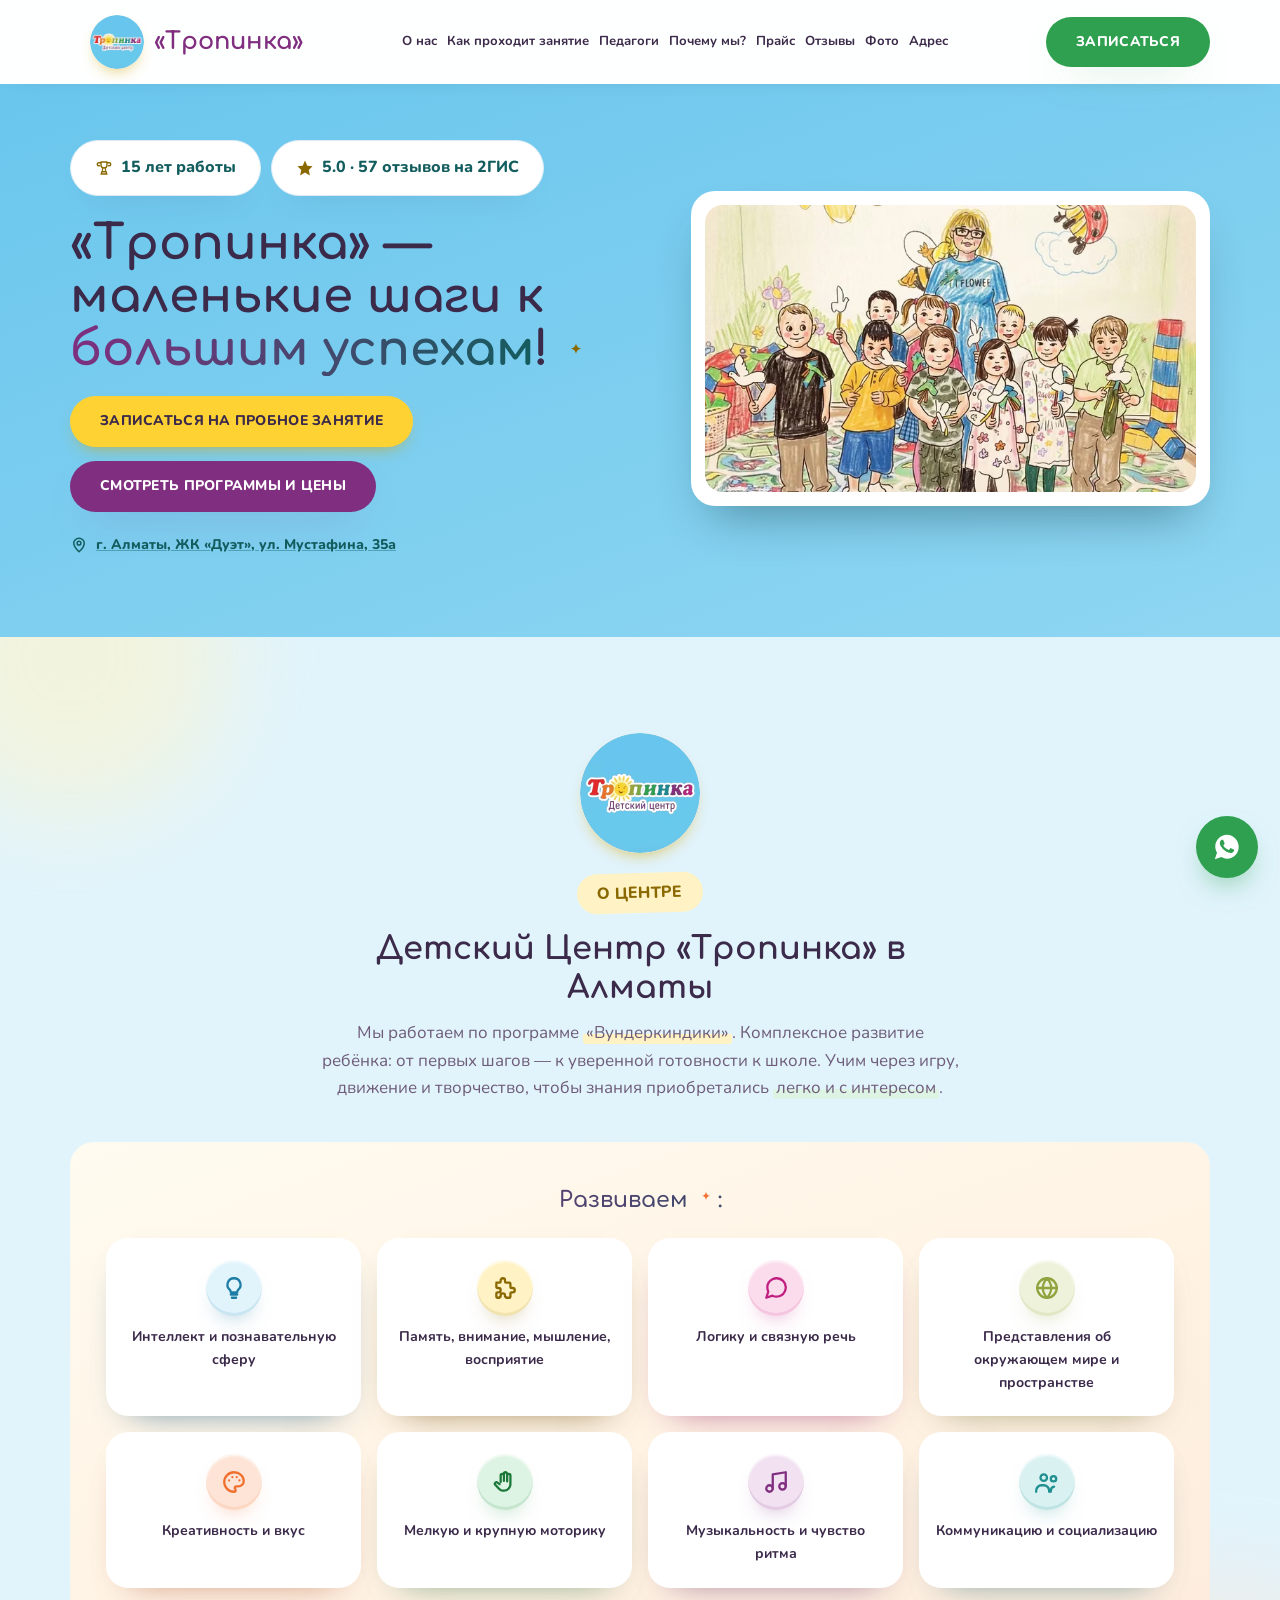
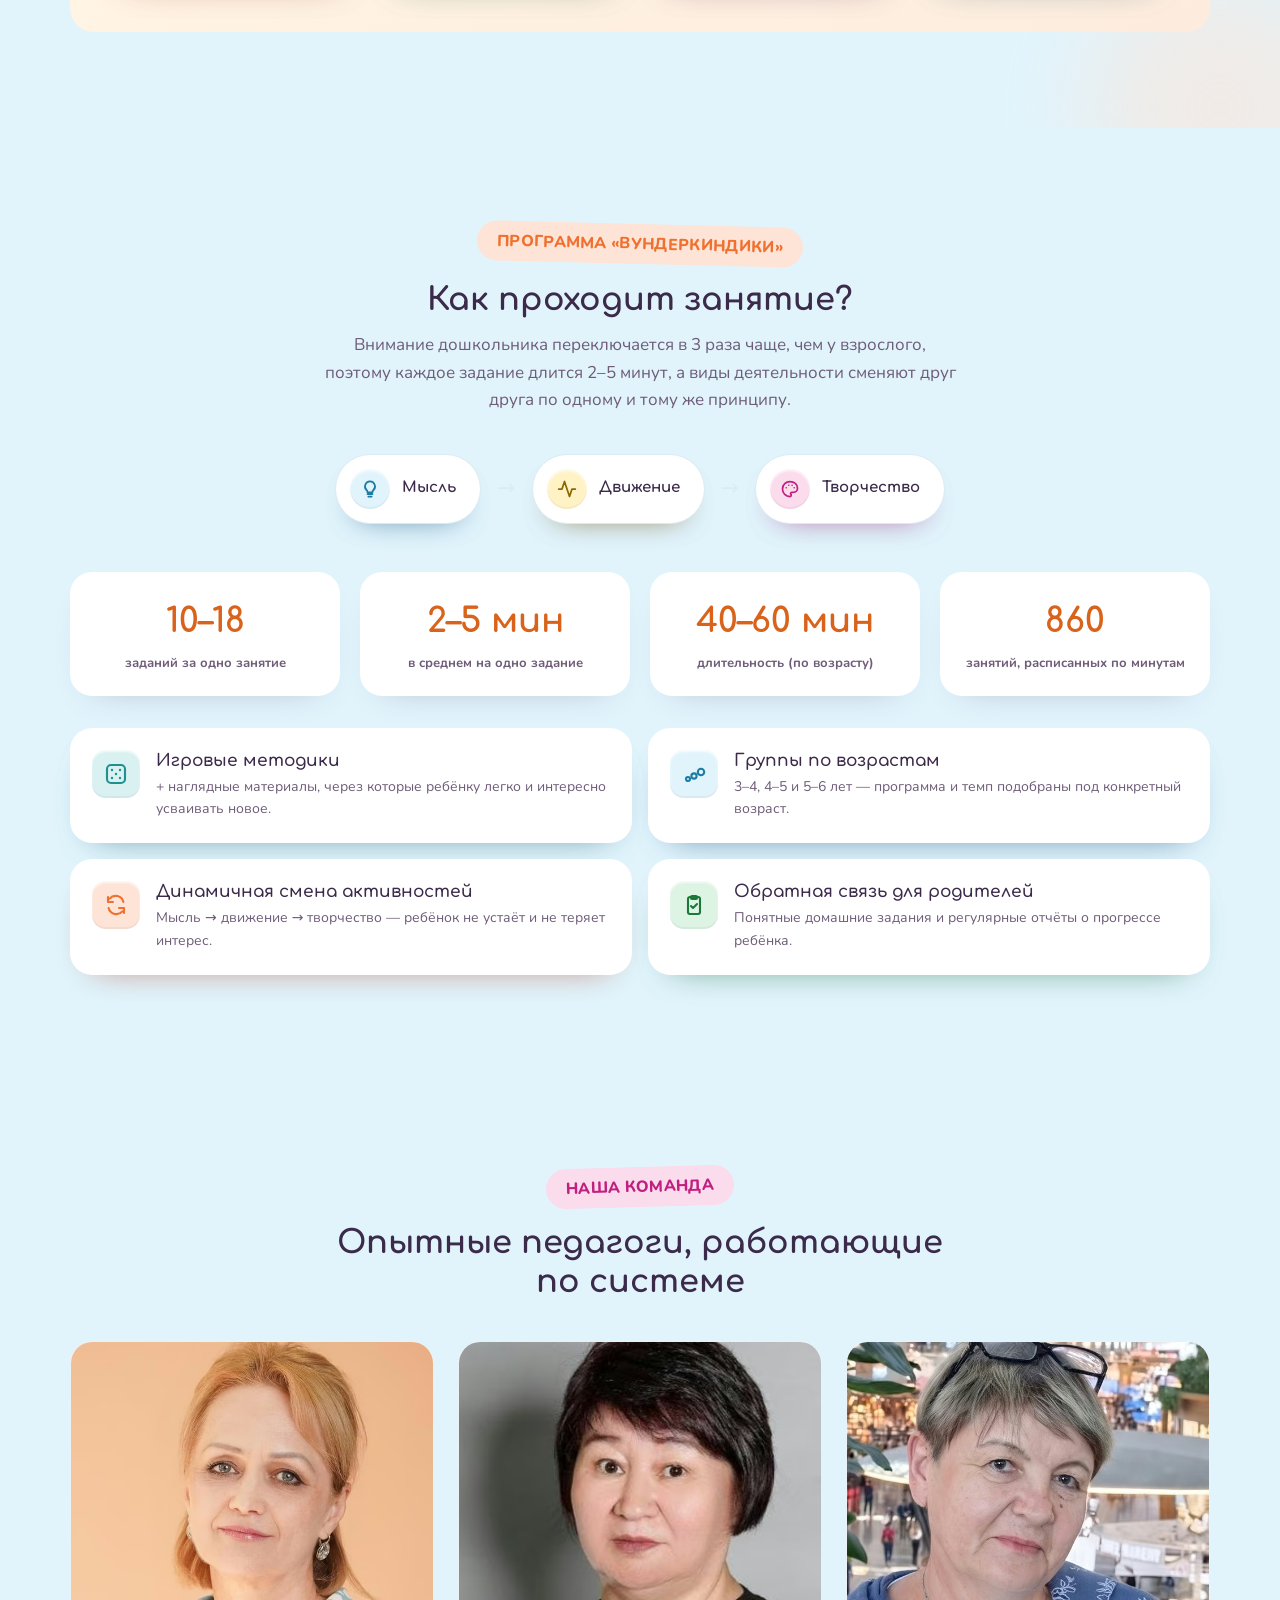
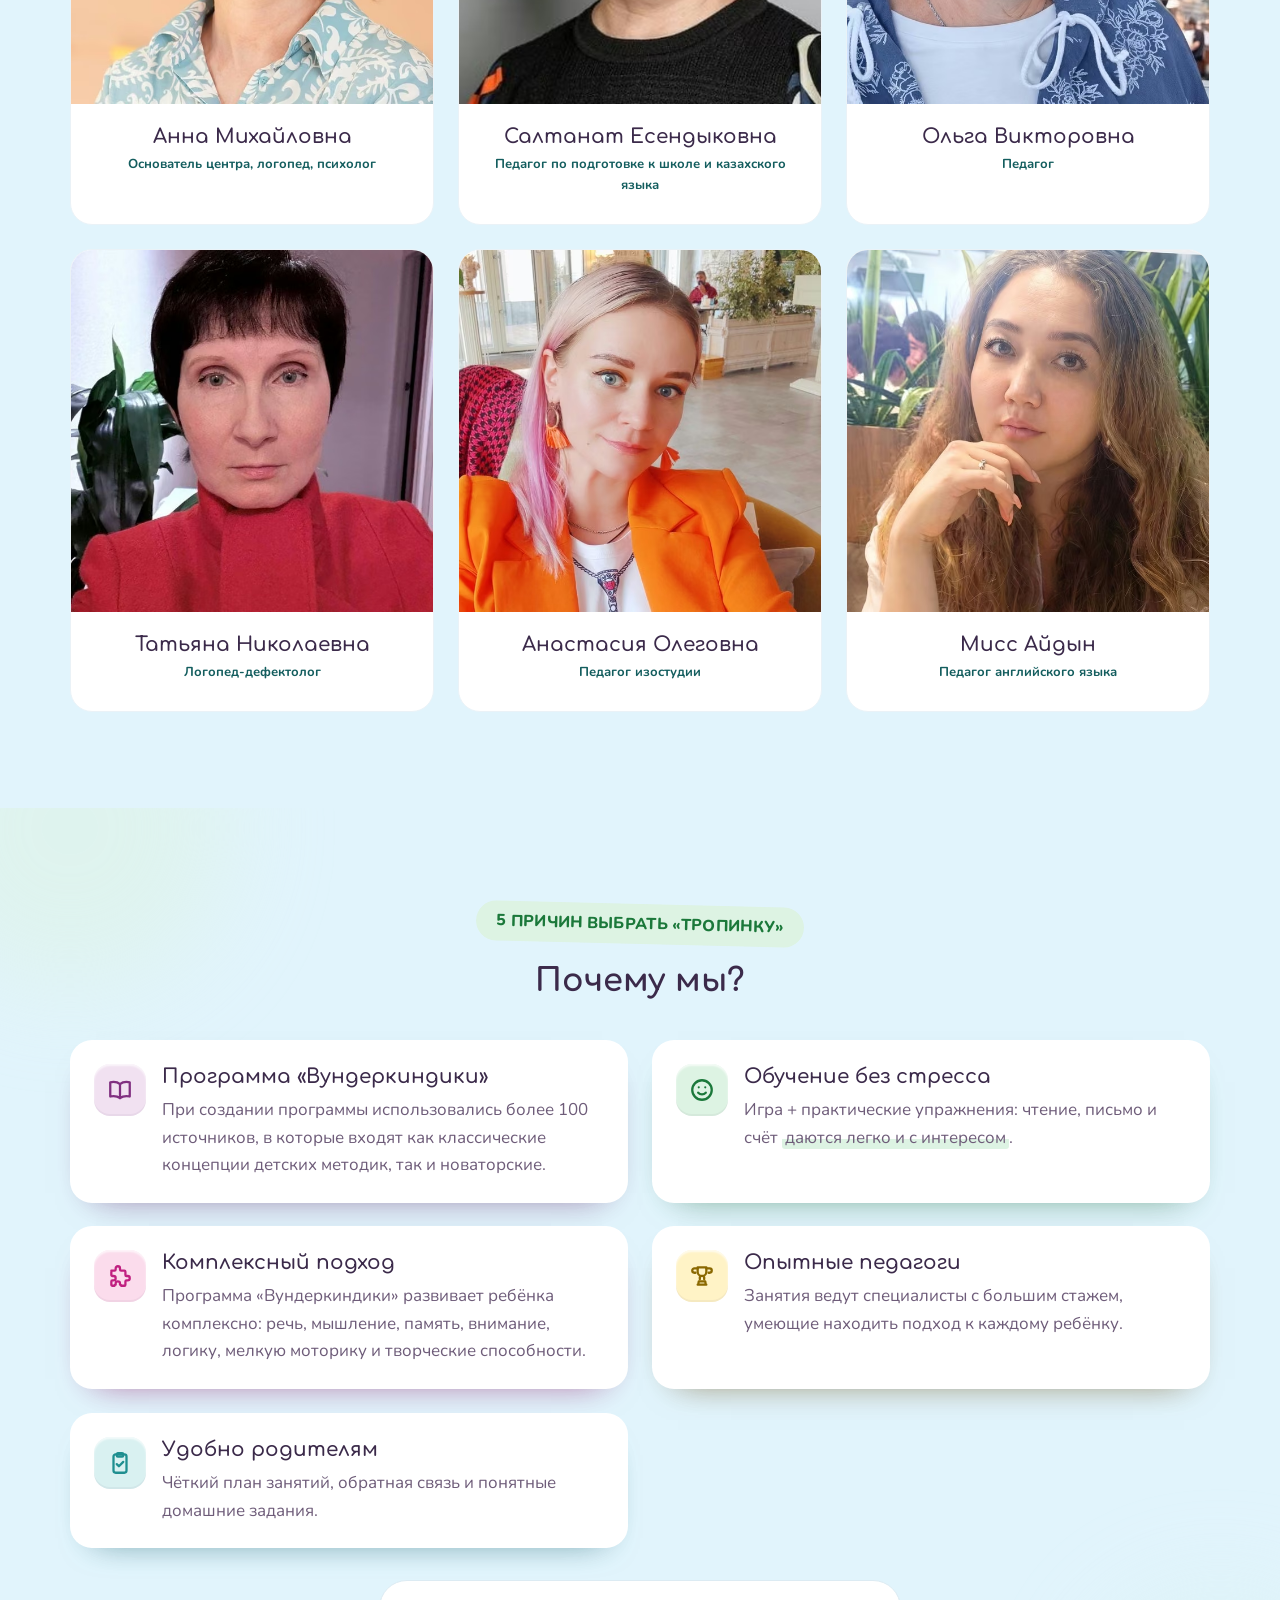
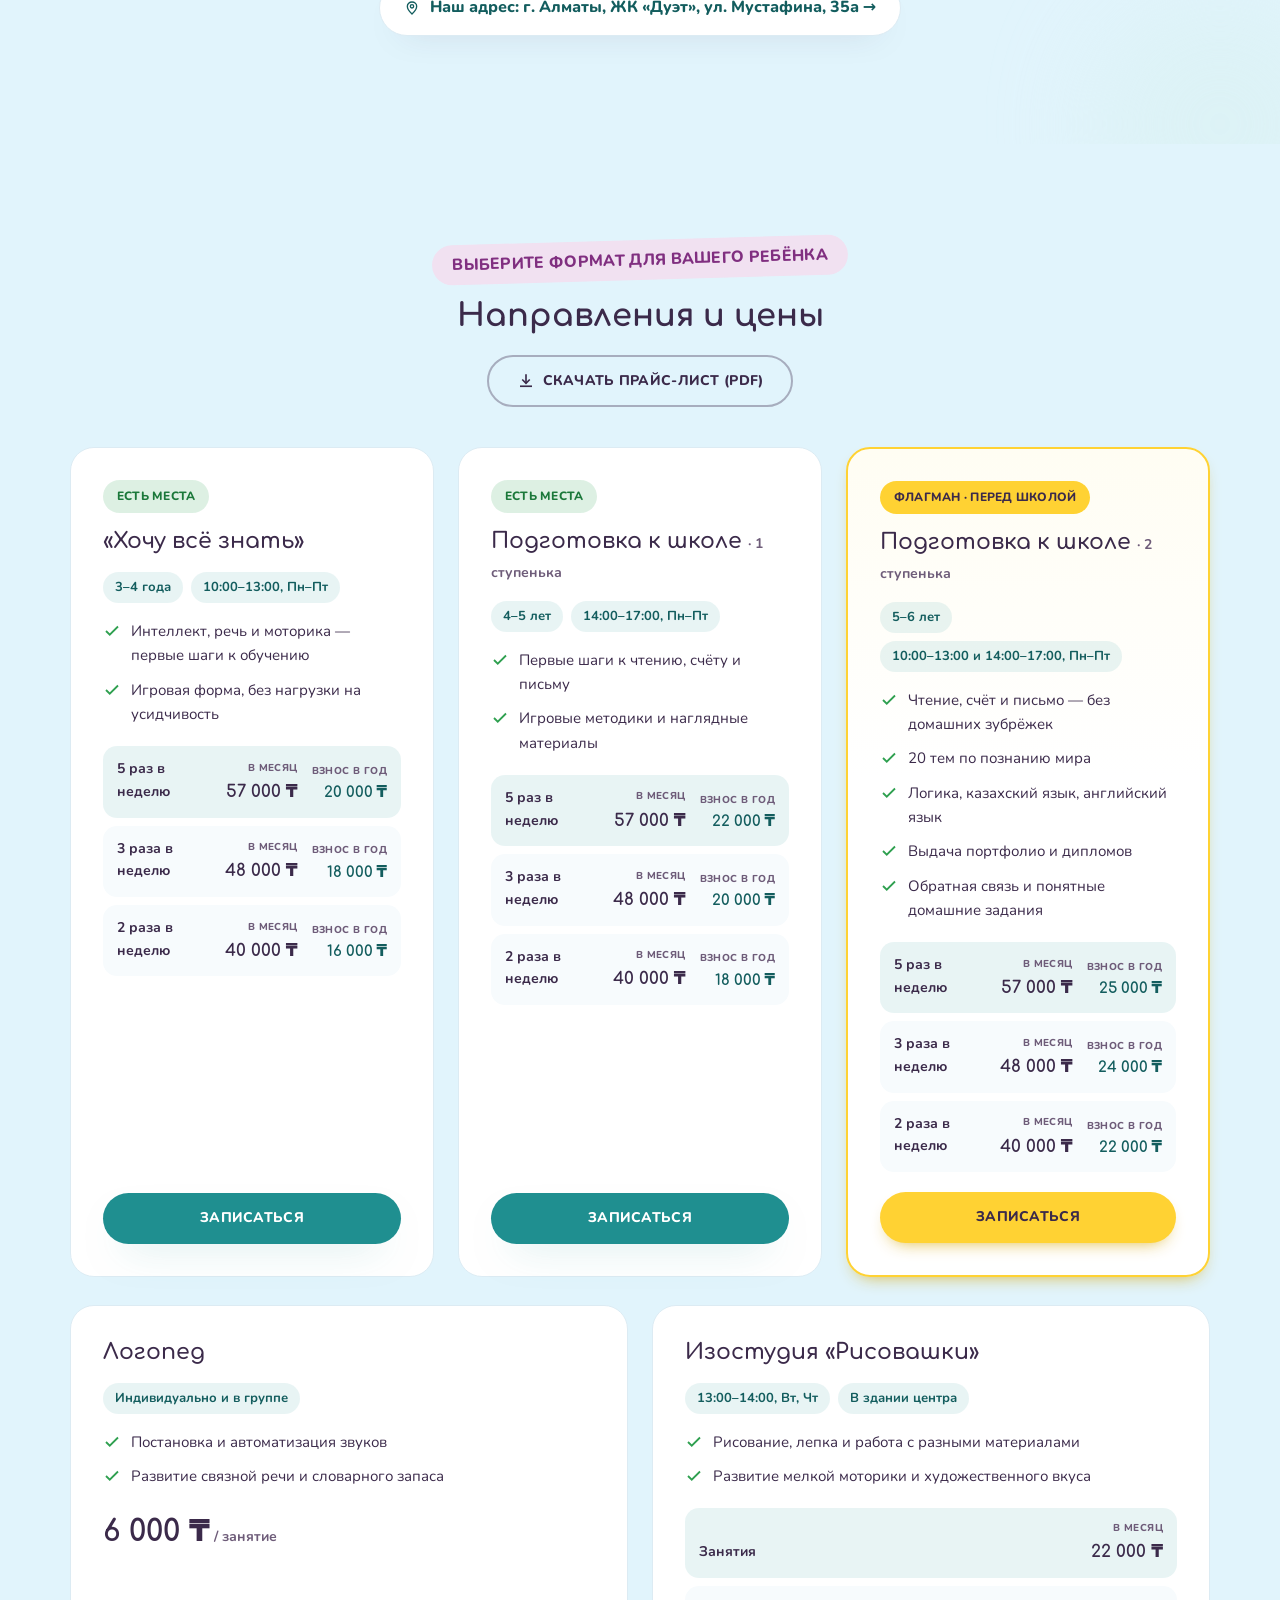
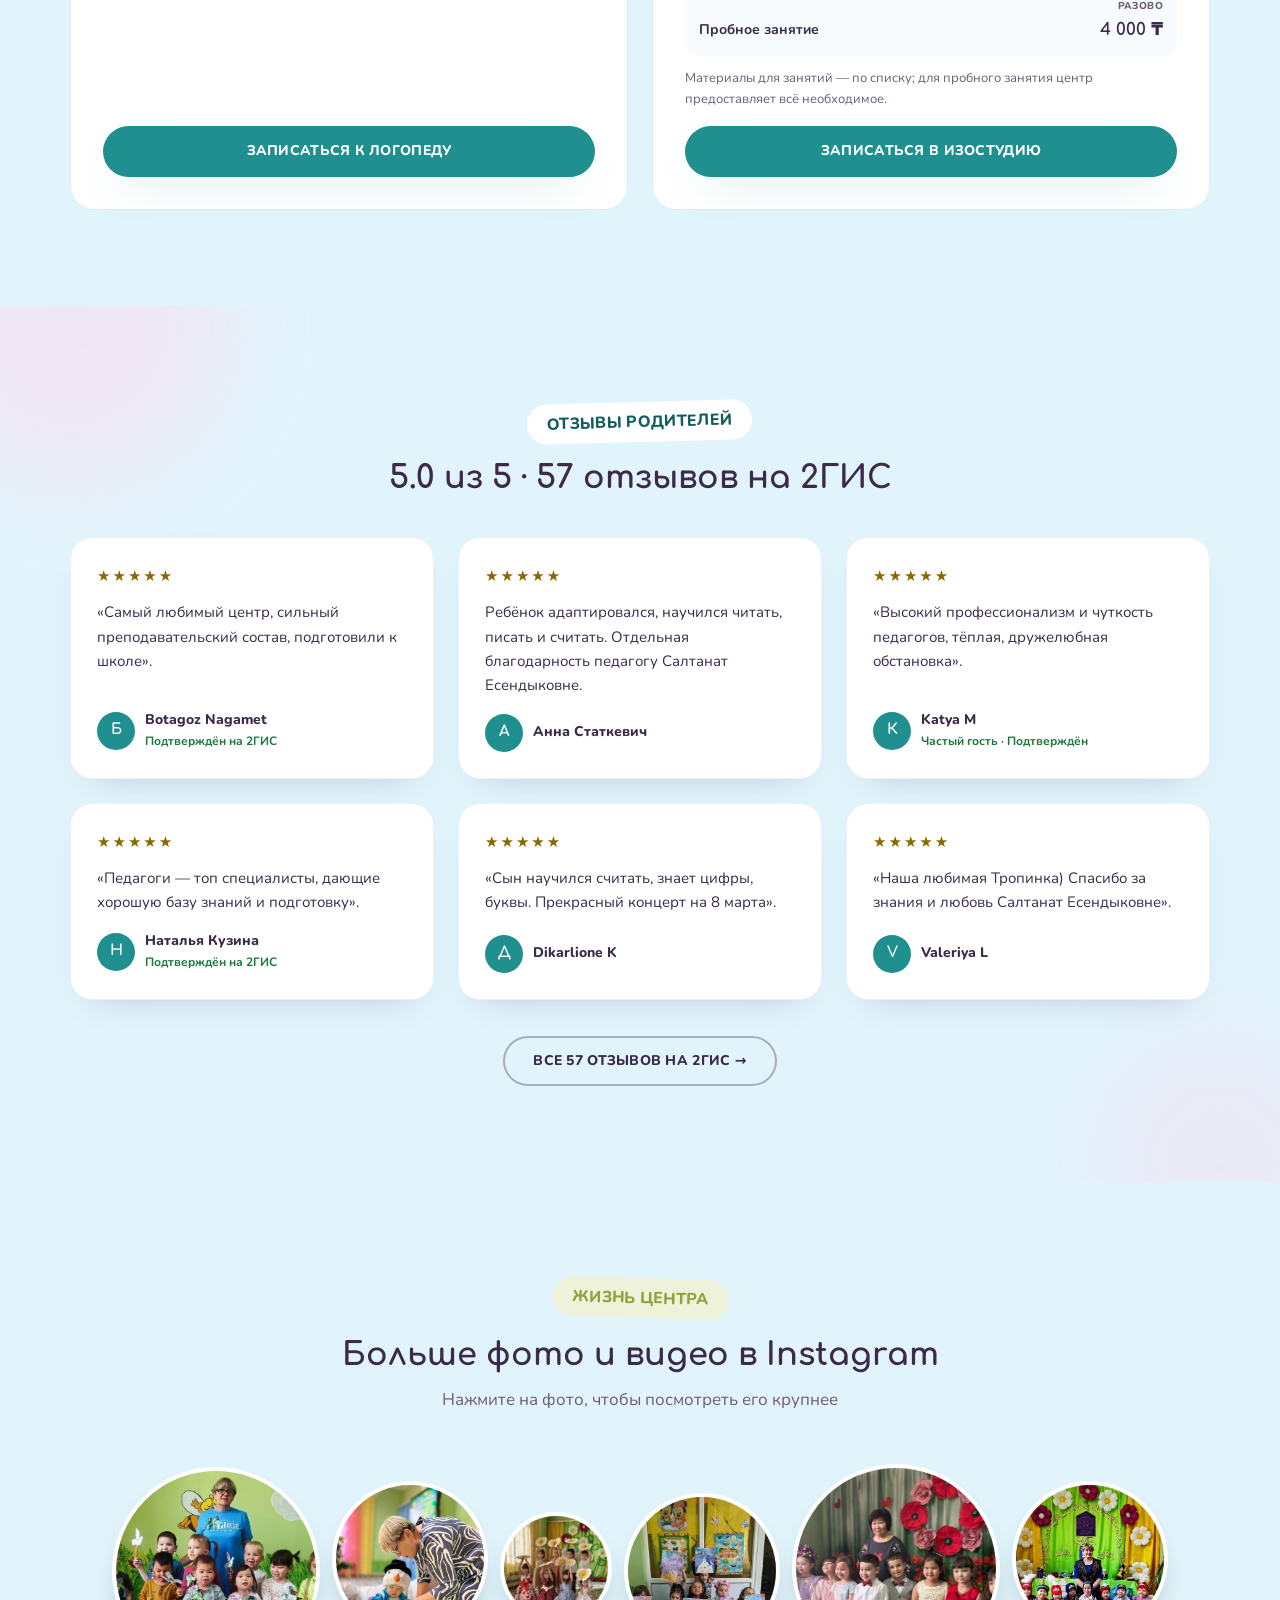
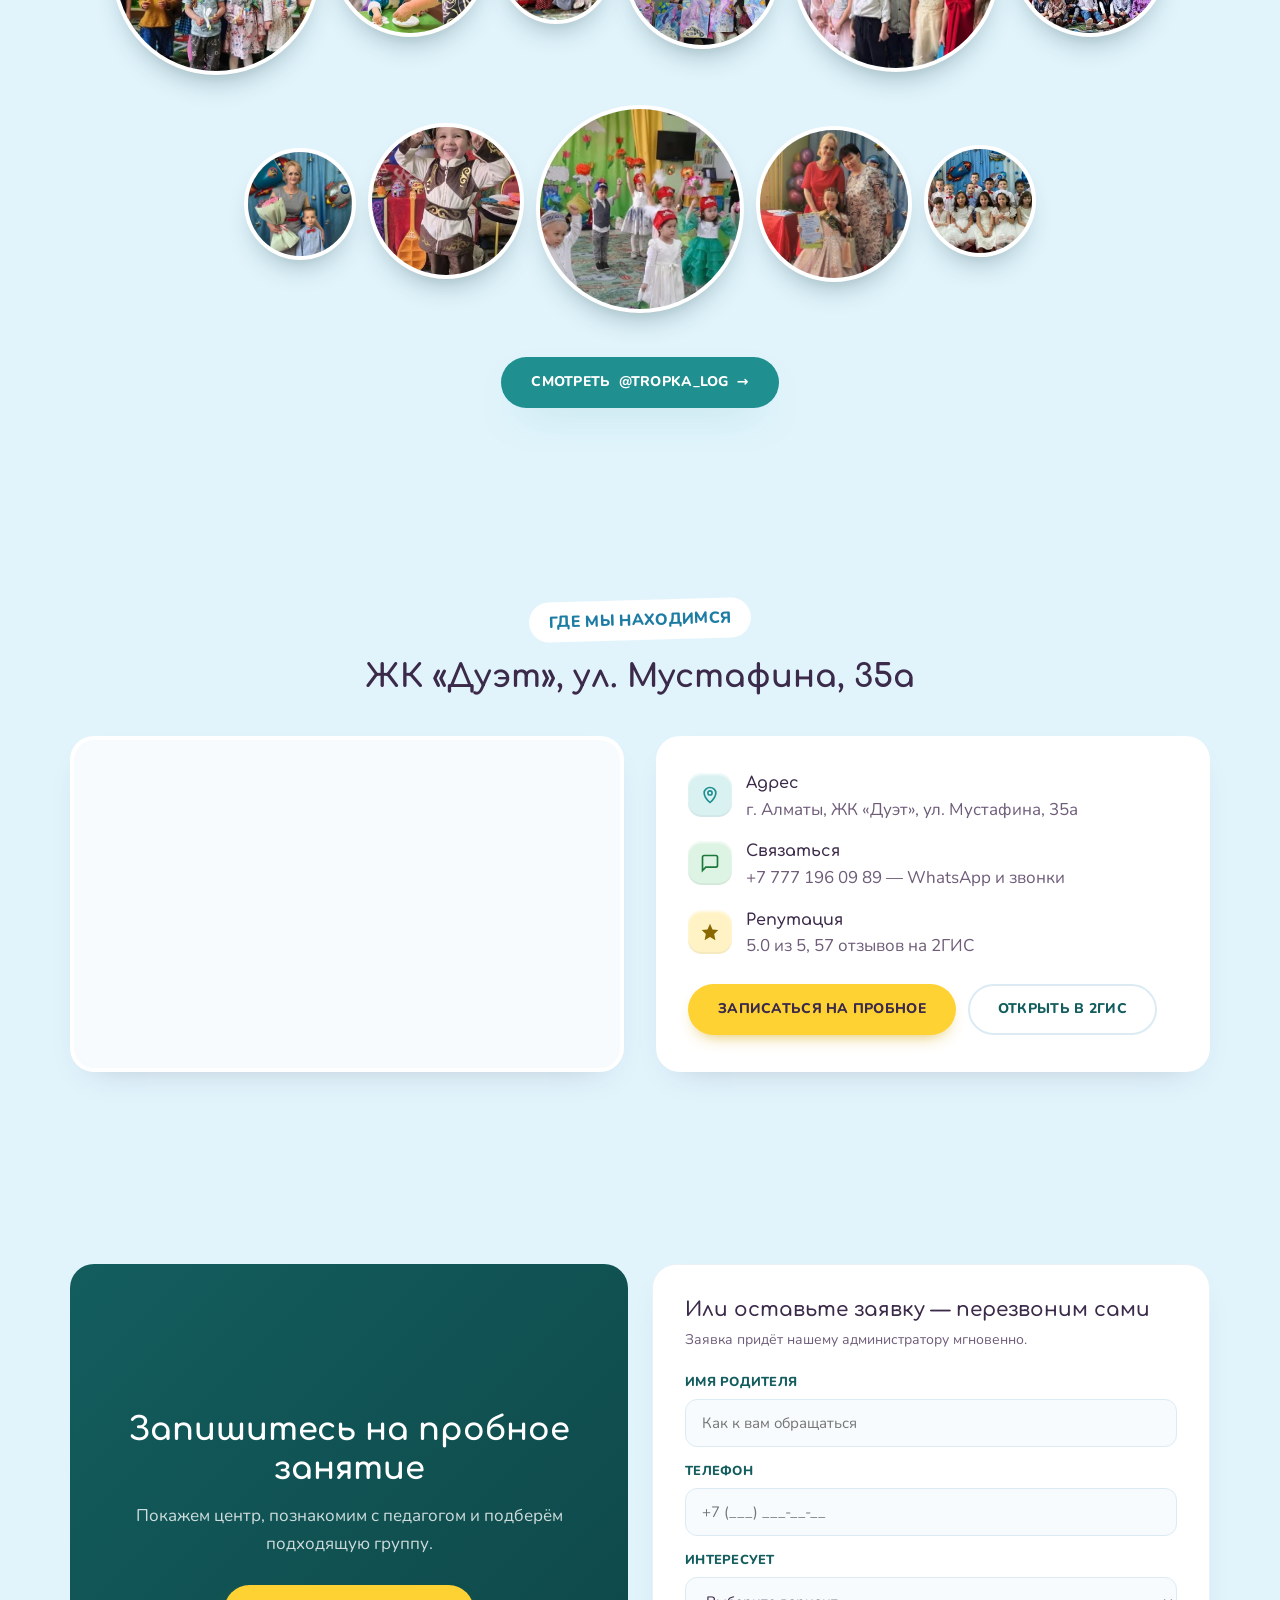
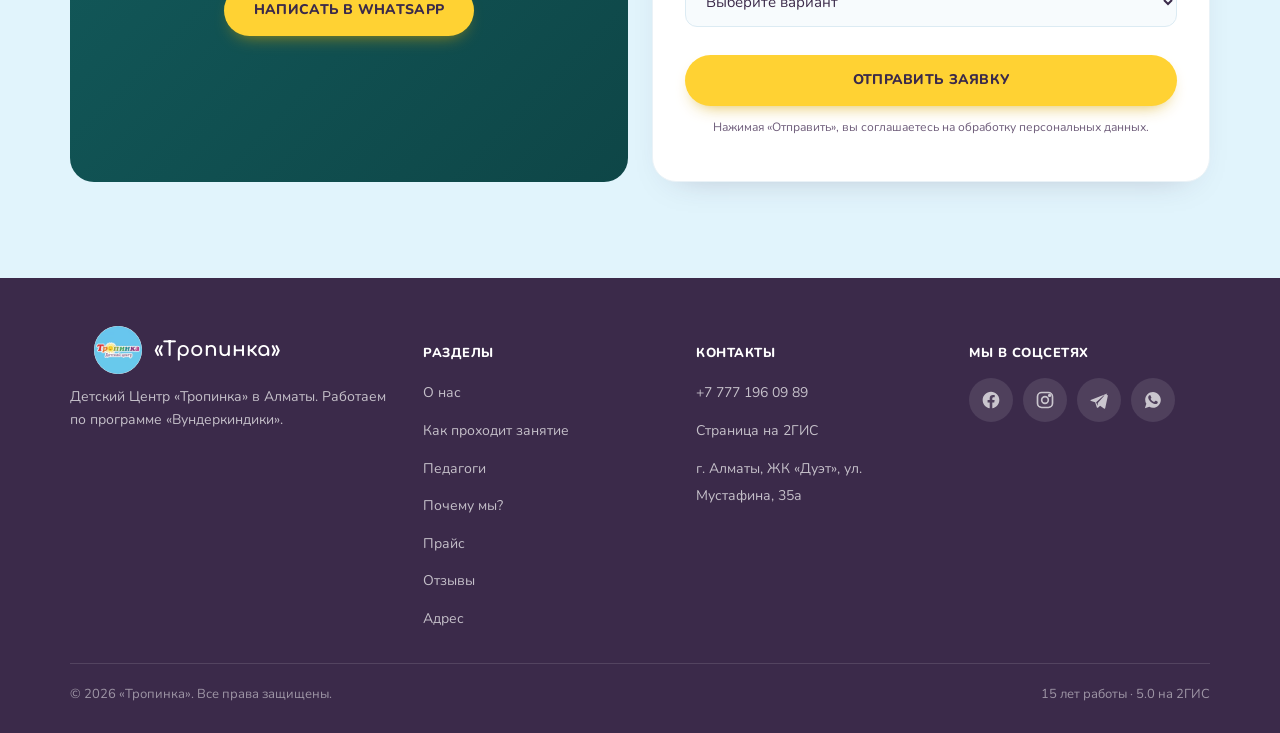
==== index.html @ 3d952798 "blue" ====
<!DOCTYPE html>
<html lang="ru">
<head>
<meta charset="UTF-8">
<meta name="viewport" content="width=device-width, initial-scale=1.0">
<title>Детский Центр «Тропинка» в Алматы</title>
<meta name="description" content="15 лет работы, 5.0 и 57 отзывов на 2ГИС. Подготовка к школе 3–6 лет, логопед и изостудия — всё в одном центре на Мустафина, 35а. Запишитесь на пробное занятие в WhatsApp.">

<!-- Canonical -->
<link rel="canonical" href="https://tropinka.pages.dev/">

<!-- Open Graph / Facebook / WhatsApp / Telegram / VK -->
<meta property="og:type" content="website">
<meta property="og:url" content="https://tropinka.pages.dev/">
<meta property="og:site_name" content="Детский Центр «Тропинка»">
<meta property="og:title" content="Детский Центр «Тропинка» в Алматы">
<meta property="og:description" content="15 лет работы, 5.0 и 57 отзывов на 2ГИС. Подготовка к школе 3–6 лет, логопед и изостудия — всё в одном центре на Мустафина, 35а. Запишитесь на пробное занятие в WhatsApp.">
<meta property="og:image" content="https://tropinka.pages.dev/images/og-image.jpg">
<meta property="og:image:secure_url" content="https://tropinka.pages.dev/images/og-image.jpg">
<meta property="og:image:type" content="image/jpeg">
<meta property="og:image:width" content="1200">
<meta property="og:image:height" content="630">
<meta property="og:image:alt" content="Дети центра «Тропинка» с бумажными голубками на занятии">
<meta property="og:locale" content="ru_RU">

<!-- Twitter / X Card -->
<meta name="twitter:card" content="summary_large_image">
<meta name="twitter:url" content="https://tropinka.pages.dev/">
<meta name="twitter:title" content="Детский Центр «Тропинка» в Алматы">
<meta name="twitter:description" content="15 лет работы, 5.0 и 57 отзывов на 2ГИС. Подготовка к школе 3–6 лет, логопед и изостудия — всё в одном центре на Мустафина, 35а.">
<meta name="twitter:image" content="https://tropinka.pages.dev/images/og-image.jpg">

<link rel="icon" type="image/png" href="images/favicon.png">

<!-- Fonts are self-hosted in fonts/ (see styles.css @font-face rules) —
     no more request to fonts.googleapis.com, which is what let the page
     silently fall back to a system sans-serif on any visit where that
     third-party CDN was slow, blocked, or unreachable. Preloading the two
     heaviest-used cuts (bold headings, regular body text, Cyrillic) avoids
     a flash of the fallback font on first paint. -->
<link rel="preload" as="font" type="font/woff2" href="fonts/comfortaa-cyrillic-700-normal.woff2" crossorigin>
<link rel="preload" as="font" type="font/woff2" href="fonts/nunito-cyrillic-400-normal.woff2" crossorigin>
<!-- Round 20: ?v= cache-busting query param — /css/* and /js/* are served
     with a year-long `immutable` Cache-Control (see _headers), which is
     great for repeat-visit speed but means a plain reload (and, on some
     setups, even the CDN edge) keeps the OLD file forever once a real
     person's browser has it cached — incognito was the only way to see
     an update because it starts with an empty cache. Bumping this number
     changes the URL itself, so it's treated as a brand-new file with
     nothing to reuse from cache. RULE: bump this same number in the
     <script src="js/main.js?v=..."> tag below on every round that edits
     css/styles.css OR js/main.js — a version bump only on one of the two
     still fixes that one file specifically. -->
<link rel="stylesheet" href="css/styles.css?v=20">

<!-- Cloudflare Turnstile widget script (anti-spam on the lead form below).
     `async defer` — never blocks rendering or LCP. -->
<script src="https://challenges.cloudflare.com/turnstile/v0/api.js" async defer></script>

<!-- LCP: the hero illustration is the page's largest above-the-fold image.
     Preloading it (in parallel with the render-blocking font stylesheet)
     shaves the time-to-LCP versus letting the preload scanner discover it
     only once it reaches the <img> tag in the body. type="image/webp" makes
     browsers that can't decode WebP skip this preload entirely (they fall
     back to discovering the .jpg <img> normally) instead of wasting
     bandwidth on a file they can't use. imagesrcset/imagesizes mirror the
     <picture> below so the preloaded resource is the exact one the <img>
     will actually pick. -->
<link rel="preload" as="image" type="image/webp" href="images/hero-illustration.webp" imagesrcset="images/hero-illustration-700.webp 700w, images/hero-illustration.webp 1000w" imagesizes="(min-width: 960px) 519px, 100vw" fetchpriority="high">

<!-- Schema.org / JSON-LD — local business + course catalog, so Google's
     rich results and AI answer engines (SGE, ChatGPT, Perplexity, Gemini,
     Claude) can cite exact hours, address, rating and prices instead of
     guessing from free text. See report section 1 for field-by-field notes. -->
<script type="application/ld+json">
{
  "@context": "https://schema.org",
  "@type": "ChildCare",
  "name": "Детский Центр «Тропинка»",
  "alternateName": "Тропинка",
  "description": "Детский Центр «Тропинка» в Алматы. Программа «Вундеркиндики». Подготовка к школе, логопед, изостудия.",
  "url": "https://tropinka.pages.dev/",
  "logo": "https://tropinka.pages.dev/images/logo.png",
  "image": "https://tropinka.pages.dev/images/og-image.jpg",
  "telephone": "+77771960989",
  "priceRange": "₸₸",
  "address": {
    "@type": "PostalAddress",
    "streetAddress": "ул. Мустафина, 35а, ЖК «Дуэт»",
    "addressLocality": "Алматы",
    "addressCountry": "KZ"
  },
  "geo": {
    "@type": "GeoCoordinates",
    "latitude": 43.205039,
    "longitude": 76.87732
  },
  "openingHoursSpecification": [
    {
      "@type": "OpeningHoursSpecification",
      "dayOfWeek": ["Monday", "Tuesday", "Wednesday", "Thursday", "Friday"],
      "opens": "10:00",
      "closes": "17:00"
    }
  ],
  "aggregateRating": {
    "@type": "AggregateRating",
    "ratingValue": "5.0",
    "reviewCount": "57",
    "bestRating": "5"
  },
  "sameAs": [
    "https://www.instagram.com/tropka_log",
    "https://www.facebook.com/tropkalog",
    "https://t.me/+77771960989",
    "https://go.2gis.com/hM5Co"
  ],
  "hasOfferCatalog": {
    "@type": "OfferCatalog",
    "name": "Программы центра «Тропинка»",
    "itemListElement": [
      {
        "@type": "Offer",
        "name": "«Хочу всё знать», 3–4 года",
        "price": "40000",
        "priceCurrency": "KZT",
        "priceSpecification": {
          "@type": "UnitPriceSpecification",
          "price": "40000",
          "maxPrice": "57000",
          "priceCurrency": "KZT",
          "unitText": "MONTH"
        }
      },
      {
        "@type": "Offer",
        "name": "Подготовка к школе, 1 ступенька, 4–5 лет",
        "price": "40000",
        "priceCurrency": "KZT",
        "priceSpecification": {
          "@type": "UnitPriceSpecification",
          "price": "40000",
          "maxPrice": "57000",
          "priceCurrency": "KZT",
          "unitText": "MONTH"
        }
      },
      {
        "@type": "Offer",
        "name": "Подготовка к школе, 2 ступенька, 5–6 лет",
        "price": "40000",
        "priceCurrency": "KZT",
        "priceSpecification": {
          "@type": "UnitPriceSpecification",
          "price": "40000",
          "maxPrice": "57000",
          "priceCurrency": "KZT",
          "unitText": "MONTH"
        }
      },
      {
        "@type": "Offer",
        "name": "Логопед",
        "price": "6000",
        "priceCurrency": "KZT"
      },
      {
        "@type": "Offer",
        "name": "Изостудия «Рисовашки»",
        "price": "22000",
        "priceCurrency": "KZT",
        "priceSpecification": {
          "@type": "UnitPriceSpecification",
          "price": "22000",
          "priceCurrency": "KZT",
          "unitText": "MONTH"
        }
      }
    ]
  }
}
</script>
</head>
<body>

<a class="skip-link" href="#top">Перейти к содержимому</a>

<!-- ==========================================================================
     HEADER
     ========================================================================== -->
<header class="site-header">
  <div class="container">
    <a href="#top" class="logo"><picture><source type="image/avif" srcset="images/logo.avif"><source type="image/webp" srcset="images/logo.webp"><img class="logo-mark" src="images/logo.png" alt="«Тропинка» — детский центр" width="54" height="54"></picture> «Тропинка»</a>

    <nav class="nav-links" aria-label="Основная навигация">
      <a href="#about">О нас</a>
      <a href="#how-it-works">Как проходит занятие</a>
      <a href="#teachers">Педагоги</a>
      <a href="#why-us">Почему мы?</a>
      <a href="#programs">Прайс</a>
      <a href="#reviews">Отзывы</a>
      <a href="#gallery">Фото</a>
      <a href="#location">Адрес</a>
    </nav>

    <div class="header-actions">
      <a class="header-phone wa-cta" data-msg="Здравствуйте! Нашла ваш сайт, хочу узнать подробнее о центре «Тропинка»." href="#">+7 777 196 09 89</a>
      <a class="btn btn-green wa-cta" data-msg="Здравствуйте! Хочу записаться на пробное занятие в «Тропинку»." href="#">Записаться</a>
      <button class="mobile-menu-btn" id="menuBtn" aria-label="Открыть меню" aria-expanded="false">
        <svg width="20" height="20" viewBox="0 0 24 24" fill="none" stroke="currentColor" stroke-width="2.4" stroke-linecap="round"><line x1="3" y1="6" x2="21" y2="6"/><line x1="3" y1="12" x2="21" y2="12"/><line x1="3" y1="18" x2="21" y2="18"/></svg>
      </button>
    </div>
  </div>
</header>

<!-- Rendered as a sibling of <header>, not a child: the header uses
     backdrop-filter, which creates a new containing block for any
     position:fixed descendant and would otherwise break this overlay's
     fixed positioning. -->
<div class="mobile-nav" id="mobileNav">
  <a href="#about">О нас</a>
  <a href="#how-it-works">Как проходит занятие</a>
  <a href="#teachers">Педагоги</a>
  <a href="#why-us">Почему мы?</a>
  <a href="#programs">Прайс</a>
  <a href="#reviews">Отзывы</a>
  <a href="#gallery">Фото</a>
  <a href="#location">Адрес</a>
  <a class="btn btn-green btn-block wa-cta" data-msg="Здравствуйте! Хочу записаться на пробное занятие в «Тропинку»." href="#">Записаться на пробное</a>
</div>

<main id="top">

<!-- ==========================================================================
     HERO
     ========================================================================== -->
<section class="hero">
  <div class="container hero-grid">
    <div>
      <div class="hero-trust-row">
        <span class="hero-trust-chip"><svg width="18" height="18" viewBox="0 0 24 24" fill="none" stroke="var(--sun-dark, #E0A800)" stroke-width="1.8" stroke-linecap="round" stroke-linejoin="round"><path d="M8 4h8v4a4 4 0 0 1-8 0V4z"/><path d="M8 5H5a2 2 0 0 0 0 4h1M16 5h3a2 2 0 0 1 0 4h-1"/><path d="M10 13v2M14 13v2"/><path d="M8 20h8M9 17h6l.5 3H8.5z"/></svg> 15 лет работы</span>
        <a class="hero-trust-chip" href="https://go.2gis.com/hM5Co" target="_blank" rel="noopener"><svg width="18" height="18" viewBox="0 0 24 24" fill="var(--sun-dark, #E0A800)" stroke="none"><polygon points="12 2 15 9 22 9.5 17 14.5 18.5 22 12 18 5.5 22 7 14.5 2 9.5 9 9"/></svg> 5.0 · 57 отзывов на 2ГИС</a>
      </div>

      <h1>«Тропинка» — маленькие шаги к <span class="accent">большим успехам</span>! <svg class="sparkle" width="26" height="26" viewBox="0 0 24 24" fill="var(--sun-dark)" aria-hidden="true"><path d="M12 2c.7 3.2 1.8 4.3 5 5-3.2.7-4.3 1.8-5 5-.7-3.2-1.8-4.3-5-5 3.2-.7 4.3-1.8 5-5z"/></svg></h1>

      <div class="hero-cta-row">
        <a class="btn btn-primary wa-cta" data-msg="Здравствуйте! Хочу записаться на пробное занятие в «Тропинку»." href="#">
          Записаться на пробное занятие
        </a>
        <a class="btn btn-purple" href="#programs">Смотреть программы и цены</a>
      </div>

      <a class="hero-address" href="https://go.2gis.com/hM5Co" target="_blank" rel="noopener">
        <svg width="18" height="18" viewBox="0 0 24 24" fill="none" stroke="currentColor" stroke-width="2"><path d="M12 21s-7-6.2-7-11.5C5 5.9 8.1 3 12 3s7 2.9 7 6.5C19 14.8 12 21 12 21z"/><circle cx="12" cy="9.5" r="2.5"/></svg>
        г. Алматы, ЖК «Дуэт», ул. Мустафина, 35а
      </a>
    </div>

    <div class="hero-media">
      <div class="hero-media-card">
        <picture>
          <source type="image/avif" srcset="images/hero-illustration-700.avif 700w, images/hero-illustration.avif 1000w" sizes="(min-width: 960px) 519px, 100vw">
          <source type="image/webp" srcset="images/hero-illustration-700.webp 700w, images/hero-illustration.webp 1000w" sizes="(min-width: 960px) 519px, 100vw">
          <img src="images/hero-illustration.jpg" alt="Педагог и дети на занятии в «Тропинке»" width="1000" height="584" fetchpriority="high">
        </picture>
      </div>
    </div>
  </div>
</section>

<!-- ==========================================================================
     ABOUT
     ========================================================================== -->
<section id="about" class="blob-decor">
  <div class="blob blob-a" aria-hidden="true"></div>
  <div class="blob blob-b" aria-hidden="true"></div>
  <div class="container">
    <div class="section-head center">
      <picture>
        <source type="image/avif" srcset="images/logo.avif">
        <source type="image/webp" srcset="images/logo.webp">
        <img class="about-logo" src="images/logo.png" alt="«Тропинка»" width="120" height="120">
      </picture>
      <span class="eyebrow eyebrow-onblue">О ЦЕНТРЕ</span>
      <h2>Детский Центр «Тропинка» в Алматы</h2>
      <p class="on-blue-muted">Мы работаем по программе <mark class="hl hl-sun">«Вундеркиндики»</mark>. Комплексное развитие ребёнка: от первых шагов — к уверенной готовности к школе. Учим через игру, движение и творчество, чтобы знания приобретались <mark class="hl hl-green">легко и с интересом</mark>.</p>
    </div>

    <div class="develop-section">
    <h3 class="develop-title">Развиваем <svg class="sparkle" width="20" height="20" viewBox="0 0 24 24" fill="var(--orange)" aria-hidden="true"><path d="M12 2c.7 3.2 1.8 4.3 5 5-3.2.7-4.3 1.8-5 5-.7-3.2-1.8-4.3-5-5 3.2-.7 4.3-1.8 5-5z"/></svg>:</h3>
    <div class="develop-grid">
      <div class="develop-item"><span class="develop-icon"><svg width="26" height="26" viewBox="0 0 24 24" fill="none" stroke="currentColor" stroke-width="1.8" stroke-linecap="round" stroke-linejoin="round"><path d="M9 18h6M10 21h4M12 3a6 6 0 0 0-4 10.5c.6.55 1 1.3 1 2.1V16h6v-.4c0-.8.4-1.55 1-2.1A6 6 0 0 0 12 3z"/></svg></span><span>Интеллект и познавательную сферу</span></div>
      <div class="develop-item"><span class="develop-icon"><svg width="26" height="26" viewBox="0 0 24 24" fill="none" stroke="currentColor" stroke-width="1.8" stroke-linecap="round" stroke-linejoin="round"><path d="M4 7h3a1 1 0 0 0 1-1V5a2 2 0 0 1 4 0v1a1 1 0 0 0 1 1h3a1 1 0 0 1 1 1v3a1 1 0 0 0 1 1h1a2 2 0 0 1 0 4h-1a1 1 0 0 0-1 1v3a1 1 0 0 1-1 1h-3a1 1 0 0 0-1-1v-1a2 2 0 0 0-4 0v1a1 1 0 0 0-1 1H5a1 1 0 0 1-1-1v-3a1 1 0 0 1 1-1h1a2 2 0 0 0 0-4H5a1 1 0 0 1-1-1V8a1 1 0 0 1 1-1z"/></svg></span><span>Память, внимание, мышление, восприятие</span></div>
      <div class="develop-item"><span class="develop-icon"><svg width="26" height="26" viewBox="0 0 24 24" fill="none" stroke="currentColor" stroke-width="1.8" stroke-linecap="round" stroke-linejoin="round"><path d="M21 11.5a8.38 8.38 0 0 1-.9 3.8 8.5 8.5 0 0 1-7.6 4.7 8.38 8.38 0 0 1-3.8-.9L3 21l1.9-5.7a8.38 8.38 0 0 1-.9-3.8 8.5 8.5 0 0 1 4.7-7.6 8.38 8.38 0 0 1 3.8-.9h.5a8.48 8.48 0 0 1 8 8v.5z"/></svg></span><span>Логику и связную речь</span></div>
      <div class="develop-item"><span class="develop-icon"><svg width="26" height="26" viewBox="0 0 24 24" fill="none" stroke="currentColor" stroke-width="1.8" stroke-linecap="round" stroke-linejoin="round"><circle cx="12" cy="12" r="9"/><path d="M3 12h18M12 3a15 15 0 0 1 4 9 15 15 0 0 1-4 9 15 15 0 0 1-4-9 15 15 0 0 1 4-9z"/></svg></span><span>Представления об окружающем мире и пространстве</span></div>
      <div class="develop-item"><span class="develop-icon"><svg width="26" height="26" viewBox="0 0 24 24" fill="none" stroke="currentColor" stroke-width="1.8" stroke-linecap="round" stroke-linejoin="round"><path d="M12 3a9 9 0 1 0 0 18c.83 0 1.5-.67 1.5-1.5 0-.39-.15-.74-.39-1.01-.23-.26-.38-.6-.38-.99 0-.83.67-1.5 1.5-1.5H16a5 5 0 0 0 5-5c0-4.42-4.03-8-9-8z"/><circle cx="7.5" cy="10.5" r="1" fill="currentColor" stroke="none"/><circle cx="10.5" cy="7.5" r="1" fill="currentColor" stroke="none"/><circle cx="14.5" cy="7.5" r="1" fill="currentColor" stroke="none"/><circle cx="17" cy="10.5" r="1" fill="currentColor" stroke="none"/></svg></span><span>Креативность и вкус</span></div>
      <div class="develop-item"><span class="develop-icon"><svg width="26" height="26" viewBox="0 0 24 24" fill="none" stroke="currentColor" stroke-width="1.8" stroke-linecap="round" stroke-linejoin="round"><path d="M8 12V6a1.5 1.5 0 0 1 3 0v5M11 11V4.5a1.5 1.5 0 0 1 3 0V11M14 11.5V6a1.5 1.5 0 0 1 3 0v8c0 3.31-2.69 6-6 6h-1c-1.5 0-2.4-.5-3.3-1.5L3 14.5c-.5-.6-.4-1.5.2-2 .5-.4 1.3-.4 1.8.1L7 14"/></svg></span><span>Мелкую и крупную моторику</span></div>
      <div class="develop-item"><span class="develop-icon"><svg width="26" height="26" viewBox="0 0 24 24" fill="none" stroke="currentColor" stroke-width="1.8" stroke-linecap="round" stroke-linejoin="round"><path d="M9 18V5l12-2v13"/><circle cx="6" cy="18" r="3"/><circle cx="18" cy="16" r="3"/></svg></span><span>Музыкальность и чувство ритма</span></div>
      <div class="develop-item"><span class="develop-icon"><svg width="26" height="26" viewBox="0 0 24 24" fill="none" stroke="currentColor" stroke-width="1.8" stroke-linecap="round" stroke-linejoin="round"><circle cx="9" cy="8" r="3"/><path d="M2 21v-1a5 5 0 0 1 5-5h2a5 5 0 0 1 5 5v1"/><circle cx="18" cy="9" r="2.5"/><path d="M15.5 21v-.8a4 4 0 0 1 3-3.87"/></svg></span><span>Коммуникацию и социализацию</span></div>
    </div>
    </div>
  </div>
</section>

<!-- ==========================================================================
     HOW A LESSON WORKS
     ========================================================================== -->
<section id="how-it-works">
  <div class="container">
    <div class="section-head center">
      <span class="eyebrow eyebrow-onblue">ПРОГРАММА «ВУНДЕРКИНДИКИ»</span>
      <h2>Как проходит занятие?</h2>
      <p class="on-blue-muted">Внимание дошкольника переключается в 3 раза чаще, чем у взрослого, поэтому каждое задание длится 2–5 минут, а виды деятельности сменяют друг друга по одному и тому же принципу.</p>
    </div>

    <div class="flow-strip">
      <div class="flow-step"><span class="icon"><svg width="20" height="20" viewBox="0 0 24 24" fill="none" stroke="currentColor" stroke-width="1.8" stroke-linecap="round" stroke-linejoin="round"><path d="M9 18h6M10 21h4M12 3a6 6 0 0 0-4 10.5c.6.55 1 1.3 1 2.1V16h6v-.4c0-.8.4-1.55 1-2.1A6 6 0 0 0 12 3z"/></svg></span><strong>Мысль</strong></div>
      <span class="flow-arrow">→</span>
      <div class="flow-step"><span class="icon"><svg width="20" height="20" viewBox="0 0 24 24" fill="none" stroke="currentColor" stroke-width="1.8" stroke-linecap="round" stroke-linejoin="round"><polyline points="22 12 18 12 15 21 9 3 6 12 2 12"/></svg></span><strong>Движение</strong></div>
      <span class="flow-arrow">→</span>
      <div class="flow-step"><span class="icon"><svg width="20" height="20" viewBox="0 0 24 24" fill="none" stroke="currentColor" stroke-width="1.8" stroke-linecap="round" stroke-linejoin="round"><path d="M12 3a9 9 0 1 0 0 18c.83 0 1.5-.67 1.5-1.5 0-.39-.15-.74-.39-1.01-.23-.26-.38-.6-.38-.99 0-.83.67-1.5 1.5-1.5H16a5 5 0 0 0 5-5c0-4.42-4.03-8-9-8z"/><circle cx="7.5" cy="10.5" r="1" fill="currentColor" stroke="none"/><circle cx="10.5" cy="7.5" r="1" fill="currentColor" stroke="none"/><circle cx="14.5" cy="7.5" r="1" fill="currentColor" stroke="none"/><circle cx="17" cy="10.5" r="1" fill="currentColor" stroke="none"/></svg></span><strong>Творчество</strong></div>
    </div>

    <div class="stat-row">
      <div class="stat-box"><div class="num">10–18</div><div class="lbl">заданий за одно занятие</div></div>
      <div class="stat-box"><div class="num">2–5 мин</div><div class="lbl">в среднем на одно задание</div></div>
      <div class="stat-box"><div class="num">40–60 мин</div><div class="lbl">длительность (по возрасту)</div></div>
      <div class="stat-box"><div class="num">860</div><div class="lbl">занятий, расписанных по минутам</div></div>
    </div>

    <div class="approach-grid">
      <div class="approach-item">
        <span class="approach-icon"><svg width="24" height="24" viewBox="0 0 24 24" fill="none" stroke="currentColor" stroke-width="1.8" stroke-linecap="round" stroke-linejoin="round"><rect x="3" y="3" width="18" height="18" rx="4"/><circle cx="8" cy="8" r="1.2" fill="currentColor" stroke="none"/><circle cx="16" cy="8" r="1.2" fill="currentColor" stroke="none"/><circle cx="12" cy="12" r="1.2" fill="currentColor" stroke="none"/><circle cx="8" cy="16" r="1.2" fill="currentColor" stroke="none"/><circle cx="16" cy="16" r="1.2" fill="currentColor" stroke="none"/></svg></span>
        <div><h3>Игровые методики</h3><p>+ наглядные материалы, через которые ребёнку легко и интересно усваивать новое.</p></div>
      </div>
      <div class="approach-item">
        <span class="approach-icon"><svg width="24" height="24" viewBox="0 0 24 24" fill="none" stroke="currentColor" stroke-width="1.8" stroke-linecap="round" stroke-linejoin="round"><circle cx="6" cy="17" r="2"/><circle cx="12" cy="14" r="2.6"/><circle cx="19" cy="10" r="3.2"/></svg></span>
        <div><h3>Группы по возрастам</h3><p>3–4, 4–5 и 5–6 лет — программа и темп подобраны под конкретный возраст.</p></div>
      </div>
      <div class="approach-item">
        <span class="approach-icon"><svg width="24" height="24" viewBox="0 0 24 24" fill="none" stroke="currentColor" stroke-width="1.8" stroke-linecap="round" stroke-linejoin="round"><path d="M4 4v5h5M20 20v-5h-5"/><path d="M4.6 15a8 8 0 0 0 13.8 3.4M19.4 9A8 8 0 0 0 5.6 5.6"/></svg></span>
        <div><h3>Динамичная смена активностей</h3><p>Мысль → движение → творчество — ребёнок не устаёт и не теряет интерес.</p></div>
      </div>
      <div class="approach-item">
        <span class="approach-icon"><svg width="24" height="24" viewBox="0 0 24 24" fill="none" stroke="currentColor" stroke-width="1.8" stroke-linecap="round" stroke-linejoin="round"><rect x="6" y="4" width="12" height="17" rx="2"/><path d="M9 4a1 1 0 0 1 1-1h4a1 1 0 0 1 1 1v1a1 1 0 0 1-1 1h-4a1 1 0 0 1-1-1z"/><polyline points="9 13 11 15 15 11"/></svg></span>
        <div><h3>Обратная связь для родителей</h3><p>Понятные домашние задания и регулярные отчёты о прогрессе ребёнка.</p></div>
      </div>
    </div>
  </div>
</section>

<!-- ==========================================================================
     TEACHERS
     ========================================================================== -->
<section id="teachers">
  <div class="container">
    <div class="section-head center">
      <span class="eyebrow eyebrow-onblue">НАША КОМАНДА</span>
      <h2>Опытные педагоги, работающие по системе</h2>
    </div>

    <div class="grid grid-3">

      <div class="teacher-card">
        <div class="teacher-photo">
          <picture>
            <source type="image/avif" srcset="images/teacher-anna.avif">
            <source type="image/webp" srcset="images/teacher-anna.webp">
            <img src="images/teacher-anna.jpg" alt="Анна Михайловна — основатель центра, логопед" loading="lazy">
          </picture>
        </div>
        <div class="teacher-info">
          <h3>Анна Михайловна</h3>
          <div class="teacher-role">Основатель центра, логопед, психолог</div>
        </div>
      </div>

      <div class="teacher-card">
        <div class="teacher-photo">
          <picture>
            <source type="image/avif" srcset="images/teacher-saltanat.avif">
            <source type="image/webp" srcset="images/teacher-saltanat.webp">
            <img src="images/teacher-saltanat.jpg" alt="Салтанат Есендыковна — педагог" loading="lazy">
          </picture>
        </div>
        <div class="teacher-info">
          <h3>Салтанат Есендыковна</h3>
          <div class="teacher-role">Педагог по подготовке к школе и казахского языка</div>
        </div>
      </div>

      <div class="teacher-card">
        <div class="teacher-photo">
          <picture>
            <source type="image/avif" srcset="images/teacher-olga.avif">
            <source type="image/webp" srcset="images/teacher-olga.webp">
            <img src="images/teacher-olga.jpg" alt="Ольга Викторовна — педагог" loading="lazy">
          </picture>
        </div>
        <div class="teacher-info">
          <h3>Ольга Викторовна</h3>
          <div class="teacher-role">Педагог</div>
        </div>
      </div>

      <div class="teacher-card">
        <div class="teacher-photo">
          <picture>
            <source type="image/avif" srcset="images/teacher-tatyana.avif">
            <source type="image/webp" srcset="images/teacher-tatyana.webp">
            <img src="images/teacher-tatyana.jpg" alt="Татьяна Николаевна — логопед-дефектолог" loading="lazy">
          </picture>
        </div>
        <div class="teacher-info">
          <h3>Татьяна Николаевна</h3>
          <div class="teacher-role">Логопед-дефектолог</div>
        </div>
      </div>

      <div class="teacher-card">
        <div class="teacher-photo">
          <picture>
            <source type="image/avif" srcset="images/teacher-anastasia.avif">
            <source type="image/webp" srcset="images/teacher-anastasia.webp">
            <img src="images/teacher-anastasia.jpg" alt="Анастасия Олеговна — педагог изостудии" loading="lazy">
          </picture>
        </div>
        <div class="teacher-info">
          <h3>Анастасия Олеговна</h3>
          <div class="teacher-role">Педагог изостудии</div>
        </div>
      </div>

      <div class="teacher-card">
        <div class="teacher-photo">
          <picture>
            <source type="image/avif" srcset="images/teacher-aidyn.avif">
            <source type="image/webp" srcset="images/teacher-aidyn.webp">
            <img src="images/teacher-aidyn.jpg" alt="Мисс Айдын — педагог английского языка" loading="lazy">
          </picture>
        </div>
        <div class="teacher-info">
          <h3>Мисс Айдын</h3>
          <div class="teacher-role">Педагог английского языка</div>
        </div>
      </div>
    </div>
  </div>
</section>

<!-- ==========================================================================
     WHY US
     ========================================================================== -->
<section id="why-us" class="blob-decor">
  <div class="blob blob-a" aria-hidden="true"></div>
  <div class="blob blob-b" aria-hidden="true"></div>
  <div class="container">
    <div class="section-head center">
      <span class="eyebrow eyebrow-onblue">5 ПРИЧИН ВЫБРАТЬ «ТРОПИНКУ»</span>
      <h2>Почему мы?</h2>
    </div>

    <div class="grid grid-2">
      <div class="trust-card">
        <div class="icon-wrap"><svg width="26" height="26" viewBox="0 0 24 24" fill="none" stroke="currentColor" stroke-width="1.8" stroke-linecap="round" stroke-linejoin="round"><path d="M12 6.5c-1.5-1.3-3.6-2-6-2-1 0-2 .13-3 .4v13.1c1-.27 2-.4 3-.4 2.4 0 4.5.7 6 2m0-13.1c1.5-1.3 3.6-2 6-2 1 0 2 .13 3 .4v13.1c-1-.27-2-.4-3-.4-2.4 0-4.5.7-6 2m0-13.1v13.1"/></svg></div>
        <div>
          <h3>Программа «Вундеркиндики»</h3>
          <p>При создании программы использовались более 100 источников, в которые входят как классические концепции детских методик, так и новаторские.</p>
        </div>
      </div>
      <div class="trust-card">
        <div class="icon-wrap"><svg width="26" height="26" viewBox="0 0 24 24" fill="none" stroke="currentColor" stroke-width="1.8" stroke-linecap="round" stroke-linejoin="round"><circle cx="12" cy="12" r="9"/><path d="M8.5 14.5c.9 1 2.1 1.6 3.5 1.6s2.6-.6 3.5-1.6"/><circle cx="9" cy="9.5" r="1" fill="currentColor" stroke="none"/><circle cx="15" cy="9.5" r="1" fill="currentColor" stroke="none"/></svg></div>
        <div>
          <h3>Обучение без стресса</h3>
          <p>Игра + практические упражнения: чтение, письмо и счёт <mark class="hl hl-green">даются легко и с интересом</mark>.</p>
        </div>
      </div>
      <div class="trust-card">
        <div class="icon-wrap"><svg width="26" height="26" viewBox="0 0 24 24" fill="none" stroke="currentColor" stroke-width="1.8" stroke-linecap="round" stroke-linejoin="round"><path d="M4 7h3a1 1 0 0 0 1-1V5a2 2 0 0 1 4 0v1a1 1 0 0 0 1 1h3a1 1 0 0 1 1 1v3a1 1 0 0 0 1 1h1a2 2 0 0 1 0 4h-1a1 1 0 0 0-1 1v3a1 1 0 0 1-1 1h-3a1 1 0 0 0-1-1v-1a2 2 0 0 0-4 0v1a1 1 0 0 0-1 1H5a1 1 0 0 1-1-1v-3a1 1 0 0 1 1-1h1a2 2 0 0 0 0-4H5a1 1 0 0 1-1-1V8a1 1 0 0 1 1-1z"/></svg></div>
        <div>
          <h3>Комплексный подход</h3>
          <p>Программа «Вундеркиндики» развивает ребёнка комплексно: речь, мышление, память, внимание, логику, мелкую моторику и творческие способности.</p>
        </div>
      </div>
      <div class="trust-card">
        <div class="icon-wrap"><svg width="26" height="26" viewBox="0 0 24 24" fill="none" stroke="currentColor" stroke-width="1.8" stroke-linecap="round" stroke-linejoin="round"><path d="M8 4h8v4a4 4 0 0 1-8 0V4z"/><path d="M8 5H5a2 2 0 0 0 0 4h1M16 5h3a2 2 0 0 1 0 4h-1"/><path d="M10 13v2M14 13v2"/><path d="M8 20h8M9 17h6l.5 3H8.5z"/></svg></div>
        <div>
          <h3>Опытные педагоги</h3>
          <p>Занятия ведут специалисты с большим стажем, умеющие находить подход к каждому ребёнку.</p>
        </div>
      </div>
      <div class="trust-card">
        <div class="icon-wrap"><svg width="26" height="26" viewBox="0 0 24 24" fill="none" stroke="currentColor" stroke-width="1.8" stroke-linecap="round" stroke-linejoin="round"><rect x="6" y="4" width="12" height="17" rx="2"/><path d="M9 4a1 1 0 0 1 1-1h4a1 1 0 0 1 1 1v1a1 1 0 0 1-1 1h-4a1 1 0 0 1-1-1z"/><polyline points="9 13 11 15 15 11"/></svg></div>
        <div>
          <h3>Удобно родителям</h3>
          <p>Чёткий план занятий, обратная связь и понятные домашние задания.</p>
        </div>
      </div>
    </div>

    <p class="text-center why-us-address">
      <a class="hero-trust-chip" href="https://go.2gis.com/hM5Co" target="_blank" rel="noopener">
        <svg width="16" height="16" viewBox="0 0 24 24" fill="none" stroke="currentColor" stroke-width="2" style="vertical-align:-3px;margin-right:2px"><path d="M12 21s-7-6.2-7-11.5C5 5.9 8.1 3 12 3s7 2.9 7 6.5C19 14.8 12 21 12 21z"/><circle cx="12" cy="9.5" r="2.5"/></svg> Наш адрес: г. Алматы, ЖК «Дуэт», ул. Мустафина, 35а →
      </a>
    </p>
  </div>
</section>

<!-- ==========================================================================
     PROGRAMS & PRICING
     ========================================================================== -->
<section id="programs">
  <div class="container">
    <div class="section-head center">
      <span class="eyebrow eyebrow-onblue">ВЫБЕРИТЕ ФОРМАТ ДЛЯ ВАШЕГО РЕБЁНКА</span>
      <h2>Направления и цены</h2>
      <a class="btn btn-ghost-invert price-download" href="files/tropinka-price-list.pdf" download="Прайс-лист Тропинка 2026-2027.pdf">
        <svg width="18" height="18" viewBox="0 0 24 24" fill="none" stroke="currentColor" stroke-width="2.2"><path d="M12 3v12"/><polyline points="7 10 12 15 17 10"/><path d="M4 19h16"/></svg>
        Скачать прайс-лист (PDF)
      </a>
    </div>

    <div class="grid grid-3 programs-grid-primary">
      <div class="program-card">
        <span class="badge badge-success">Есть места</span>
        <h3>«Хочу всё знать»</h3>
        <div class="program-meta">
          <span>3–4 года</span>
          <span>10:00–13:00, Пн–Пт</span>
        </div>
        <ul>
          <li><svg width="18" height="18" viewBox="0 0 24 24" fill="none" stroke="currentColor" stroke-width="2.4"><polyline points="20 6 9 17 4 12"/></svg>Интеллект, речь и моторика — первые шаги к обучению</li>
          <li><svg width="18" height="18" viewBox="0 0 24 24" fill="none" stroke="currentColor" stroke-width="2.4"><polyline points="20 6 9 17 4 12"/></svg>Игровая форма, без нагрузки на усидчивость</li>
        </ul>
        <div class="price-tiers">
          <div class="price-tier price-tier-main">
            <span class="freq">5 раз в неделю</span>
            <div class="tier-col"><span class="tier-label">в месяц</span><span class="amount">57 000 ₸</span></div>
            <div class="tier-col"><span class="tier-label">взнос в год</span><span class="annual">20 000 ₸</span></div>
          </div>
          <div class="price-tier">
            <span class="freq">3 раза в неделю</span>
            <div class="tier-col"><span class="tier-label">в месяц</span><span class="amount">48 000 ₸</span></div>
            <div class="tier-col"><span class="tier-label">взнос в год</span><span class="annual">18 000 ₸</span></div>
          </div>
          <div class="price-tier">
            <span class="freq">2 раза в неделю</span>
            <div class="tier-col"><span class="tier-label">в месяц</span><span class="amount">40 000 ₸</span></div>
            <div class="tier-col"><span class="tier-label">взнос в год</span><span class="annual">16 000 ₸</span></div>
          </div>
        </div>
        <a class="btn btn-secondary btn-block wa-cta" data-msg="Здравствуйте! Интересует программа «Хочу всё знать» (3–4 года). Расскажите про свободные места и расписание." href="#">Записаться</a>
      </div>

      <div class="program-card">
        <span class="badge badge-success">Есть места</span>
        <h3>Подготовка к школе <span class="h3-sub">· 1 ступенька</span></h3>
        <div class="program-meta">
          <span>4–5 лет</span>
          <span>14:00–17:00, Пн–Пт</span>
        </div>
        <ul>
          <li><svg width="18" height="18" viewBox="0 0 24 24" fill="none" stroke="currentColor" stroke-width="2.4"><polyline points="20 6 9 17 4 12"/></svg>Первые шаги к чтению, счёту и письму</li>
          <li><svg width="18" height="18" viewBox="0 0 24 24" fill="none" stroke="currentColor" stroke-width="2.4"><polyline points="20 6 9 17 4 12"/></svg>Игровые методики и наглядные материалы</li>
        </ul>
        <div class="price-tiers">
          <div class="price-tier price-tier-main">
            <span class="freq">5 раз в неделю</span>
            <div class="tier-col"><span class="tier-label">в месяц</span><span class="amount">57 000 ₸</span></div>
            <div class="tier-col"><span class="tier-label">взнос в год</span><span class="annual">22 000 ₸</span></div>
          </div>
          <div class="price-tier">
            <span class="freq">3 раза в неделю</span>
            <div class="tier-col"><span class="tier-label">в месяц</span><span class="amount">48 000 ₸</span></div>
            <div class="tier-col"><span class="tier-label">взнос в год</span><span class="annual">20 000 ₸</span></div>
          </div>
          <div class="price-tier">
            <span class="freq">2 раза в неделю</span>
            <div class="tier-col"><span class="tier-label">в месяц</span><span class="amount">40 000 ₸</span></div>
            <div class="tier-col"><span class="tier-label">взнос в год</span><span class="annual">18 000 ₸</span></div>
          </div>
        </div>
        <a class="btn btn-secondary btn-block wa-cta" data-msg="Здравствуйте! Интересует программа «Подготовка к школе», 1 ступенька (4–5 лет). Расскажите про свободные места и расписание." href="#">Записаться</a>
      </div>

      <div class="program-card flagship">
        <span class="badge badge-new">Флагман · перед школой</span>
        <h3>Подготовка к школе <span class="h3-sub">· 2 ступенька</span></h3>
        <div class="program-meta">
          <span>5–6 лет</span>
          <span>10:00–13:00 и 14:00–17:00, Пн–Пт</span>
        </div>
        <ul>
          <li><svg width="18" height="18" viewBox="0 0 24 24" fill="none" stroke="currentColor" stroke-width="2.4"><polyline points="20 6 9 17 4 12"/></svg>Чтение, счёт и письмо — без домашних зубрёжек</li>
          <li><svg width="18" height="18" viewBox="0 0 24 24" fill="none" stroke="currentColor" stroke-width="2.4"><polyline points="20 6 9 17 4 12"/></svg>20 тем по познанию мира</li>
          <li><svg width="18" height="18" viewBox="0 0 24 24" fill="none" stroke="currentColor" stroke-width="2.4"><polyline points="20 6 9 17 4 12"/></svg>Логика, казахский язык, английский язык</li>
          <li><svg width="18" height="18" viewBox="0 0 24 24" fill="none" stroke="currentColor" stroke-width="2.4"><polyline points="20 6 9 17 4 12"/></svg>Выдача портфолио и дипломов</li>
          <li><svg width="18" height="18" viewBox="0 0 24 24" fill="none" stroke="currentColor" stroke-width="2.4"><polyline points="20 6 9 17 4 12"/></svg>Обратная связь и понятные домашние задания</li>
        </ul>
        <div class="price-tiers">
          <div class="price-tier price-tier-main">
            <span class="freq">5 раз в неделю</span>
            <div class="tier-col"><span class="tier-label">в месяц</span><span class="amount">57 000 ₸</span></div>
            <div class="tier-col"><span class="tier-label">взнос в год</span><span class="annual">25 000 ₸</span></div>
          </div>
          <div class="price-tier">
            <span class="freq">3 раза в неделю</span>
            <div class="tier-col"><span class="tier-label">в месяц</span><span class="amount">48 000 ₸</span></div>
            <div class="tier-col"><span class="tier-label">взнос в год</span><span class="annual">24 000 ₸</span></div>
          </div>
          <div class="price-tier">
            <span class="freq">2 раза в неделю</span>
            <div class="tier-col"><span class="tier-label">в месяц</span><span class="amount">40 000 ₸</span></div>
            <div class="tier-col"><span class="tier-label">взнос в год</span><span class="annual">22 000 ₸</span></div>
          </div>
        </div>
        <a class="btn btn-primary btn-block wa-cta" data-msg="Здравствуйте! Интересует программа «Подготовка к школе», 2 ступенька (5–6 лет). Расскажите про свободные места." href="#">Записаться</a>
      </div>
    </div>

    <div class="grid grid-2">
      <div class="program-card">
        <h3>Логопед</h3>
        <div class="program-meta"><span>Индивидуально и в группе</span></div>
        <ul>
          <li><svg width="18" height="18" viewBox="0 0 24 24" fill="none" stroke="currentColor" stroke-width="2.4"><polyline points="20 6 9 17 4 12"/></svg>Постановка и автоматизация звуков</li>
          <li><svg width="18" height="18" viewBox="0 0 24 24" fill="none" stroke="currentColor" stroke-width="2.4"><polyline points="20 6 9 17 4 12"/></svg>Развитие связной речи и словарного запаса</li>
        </ul>
        <div class="program-price">6 000 ₸<span class="period"> / занятие</span></div>
        <a class="btn btn-secondary btn-block wa-cta" data-msg="Здравствуйте! Хочу записаться к логопеду в «Тропинке». Подскажите свободное время." href="#">Записаться к логопеду</a>
      </div>
      <div class="program-card">
        <h3>Изостудия «Рисовашки»</h3>
        <div class="program-meta"><span>13:00–14:00, Вт, Чт</span><span>В здании центра</span></div>
        <ul>
          <li><svg width="18" height="18" viewBox="0 0 24 24" fill="none" stroke="currentColor" stroke-width="2.4"><polyline points="20 6 9 17 4 12"/></svg>Рисование, лепка и работа с разными материалами</li>
          <li><svg width="18" height="18" viewBox="0 0 24 24" fill="none" stroke="currentColor" stroke-width="2.4"><polyline points="20 6 9 17 4 12"/></svg>Развитие мелкой моторики и художественного вкуса</li>
        </ul>
        <div class="price-tiers">
          <div class="price-tier price-tier-main price-tier-2col">
            <span class="freq">Занятия</span>
            <div class="tier-col"><span class="tier-label">в месяц</span><span class="amount">22 000 ₸</span></div>
          </div>
          <div class="price-tier price-tier-2col">
            <span class="freq">Пробное занятие</span>
            <div class="tier-col"><span class="tier-label">разово</span><span class="amount">4 000 ₸</span></div>
          </div>
        </div>
        <p class="price-note">Материалы для занятий — по списку; для пробного занятия центр предоставляет всё необходимое.</p>
        <a class="btn btn-secondary btn-block wa-cta" data-msg="Здравствуйте! Хочу записать ребёнка в изостудию «Тропинки». Подскажите расписание." href="#">Записаться в изостудию</a>
      </div>
    </div>
  </div>
</section>

<!-- ==========================================================================
     REVIEWS
     ========================================================================== -->
<section id="reviews" class="blob-decor">
  <div class="blob blob-a" aria-hidden="true"></div>
  <div class="blob blob-b" aria-hidden="true"></div>
  <div class="container">
    <div class="section-head center">
      <span class="eyebrow eyebrow-onblue">ОТЗЫВЫ РОДИТЕЛЕЙ</span>
      <h2>5.0 из 5 · 57 отзывов на 2ГИС</h2>
    </div>

    <div class="grid grid-3">
      <div class="review-card">
        <div class="review-stars">★★★★★</div>
        <p class="review-text">«Самый любимый центр, сильный преподавательский состав, подготовили к школе».</p>
        <div class="review-author">
          <div class="review-avatar">Б</div>
          <div><div class="name">Botagoz Nagamet</div><div class="verified">Подтверждён на 2ГИС</div></div>
        </div>
      </div>

      <div class="review-card">
        <div class="review-stars">★★★★★</div>
        <p class="review-text">Ребёнок адаптировался, научился читать, писать и считать. Отдельная благодарность педагогу Салтанат Есендыковне.</p>
        <div class="review-author">
          <div class="review-avatar">А</div>
          <div><div class="name">Анна Статкевич</div></div>
        </div>
      </div>

      <div class="review-card">
        <div class="review-stars">★★★★★</div>
        <p class="review-text">«Высокий профессионализм и чуткость педагогов, тёплая, дружелюбная обстановка».</p>
        <div class="review-author">
          <div class="review-avatar">К</div>
          <div><div class="name">Katya M</div><div class="verified">Частый гость · Подтверждён</div></div>
        </div>
      </div>

      <div class="review-card">
        <div class="review-stars">★★★★★</div>
        <p class="review-text">«Педагоги — топ специалисты, дающие хорошую базу знаний и подготовку».</p>
        <div class="review-author">
          <div class="review-avatar">Н</div>
          <div><div class="name">Наталья Кузина</div><div class="verified">Подтверждён на 2ГИС</div></div>
        </div>
      </div>

      <div class="review-card">
        <div class="review-stars">★★★★★</div>
        <p class="review-text">«Сын научился считать, знает цифры, буквы. Прекрасный концерт на 8 марта».</p>
        <div class="review-author">
          <div class="review-avatar">Д</div>
          <div><div class="name">Dikarlione K</div></div>
        </div>
      </div>

      <div class="review-card">
        <div class="review-stars">★★★★★</div>
        <p class="review-text">«Наша любимая Тропинка) Спасибо за знания и любовь Салтанат Есендыковне».</p>
        <div class="review-author">
          <div class="review-avatar">V</div>
          <div><div class="name">Valeriya L</div></div>
        </div>
      </div>
    </div>

    <div class="reviews-cta">
      <a class="btn btn-ghost-invert" href="https://go.2gis.com/hM5Co" target="_blank" rel="noopener">Все 57 отзывов на 2ГИС →</a>
    </div>
  </div>
</section>

<!-- ==========================================================================
     INSTAGRAM TEASER
     ========================================================================== -->
<section class="insta-section" id="gallery">
  <div class="container">
    <div class="section-head center">
      <span class="eyebrow eyebrow-onblue">ЖИЗНЬ ЦЕНТРА</span>
      <h2><a class="insta-link" href="https://www.instagram.com/tropka_log" target="_blank" rel="noopener">Больше фото и видео в Instagram</a></h2>
      <p class="on-blue-muted">Нажмите на фото, чтобы посмотреть его крупнее</p>
    </div>

    <div class="bubble-gallery">
      <button type="button" class="bubble bubble-lg" data-full="images/gallery-01.jpg" data-alt="Дети с педагогом на занятии в «Тропинке»"><picture><source type="image/avif" srcset="images/gallery-01.avif"><source type="image/webp" srcset="images/gallery-01.webp"><img src="images/gallery-01.jpg" alt="Дети с педагогом на занятии в «Тропинке»" loading="lazy"></picture></button>
      <button type="button" class="bubble bubble-md" data-full="images/gallery-02.jpg" data-alt="Творческое занятие в «Тропинке»"><picture><source type="image/avif" srcset="images/gallery-02.avif"><source type="image/webp" srcset="images/gallery-02.webp"><img src="images/gallery-02.jpg" alt="Творческое занятие в «Тропинке»" loading="lazy"></picture></button>
      <button type="button" class="bubble bubble-sm" data-full="images/gallery-03.jpg" data-alt="Праздник в детском центре «Тропинка»"><picture><source type="image/avif" srcset="images/gallery-03.avif"><source type="image/webp" srcset="images/gallery-03.webp"><img src="images/gallery-03.jpg" alt="Праздник в детском центре «Тропинка»" loading="lazy"></picture></button>
      <button type="button" class="bubble bubble-md" data-full="images/gallery-04.jpg" data-alt="Творческая работа детей в «Тропинке»"><picture><source type="image/avif" srcset="images/gallery-04.avif"><source type="image/webp" srcset="images/gallery-04.webp"><img src="images/gallery-04.jpg" alt="Творческая работа детей в «Тропинке»" loading="lazy"></picture></button>
      <button type="button" class="bubble bubble-lg" data-full="images/gallery-05.jpg" data-alt="Утренник в «Тропинке»"><picture><source type="image/avif" srcset="images/gallery-05.avif"><source type="image/webp" srcset="images/gallery-05.webp"><img src="images/gallery-05.jpg" alt="Утренник в «Тропинке»" loading="lazy"></picture></button>
      <button type="button" class="bubble bubble-md" data-full="images/gallery-06.jpg" data-alt="Национальный праздник в «Тропинке»"><picture><source type="image/avif" srcset="images/gallery-06.avif"><source type="image/webp" srcset="images/gallery-06.webp"><img src="images/gallery-06.jpg" alt="Национальный праздник в «Тропинке»" loading="lazy"></picture></button>
      <button type="button" class="bubble bubble-sm" data-full="images/gallery-07.jpg" data-alt="Педагог с ребёнком на празднике"><picture><source type="image/avif" srcset="images/gallery-07.avif"><source type="image/webp" srcset="images/gallery-07.webp"><img src="images/gallery-07.jpg" alt="Педагог с ребёнком на празднике" loading="lazy"></picture></button>
      <button type="button" class="bubble bubble-md" data-full="images/gallery-08.jpg" data-alt="Ребёнок в национальном костюме"><picture><source type="image/avif" srcset="images/gallery-08.avif"><source type="image/webp" srcset="images/gallery-08.webp"><img src="images/gallery-08.jpg" alt="Ребёнок в национальном костюме" loading="lazy"></picture></button>
      <button type="button" class="bubble bubble-lg" data-full="images/gallery-09.jpg" data-alt="Танцевальное выступление детей"><picture><source type="image/avif" srcset="images/gallery-09.avif"><source type="image/webp" srcset="images/gallery-09.webp"><img src="images/gallery-09.jpg" alt="Танцевальное выступление детей" loading="lazy"></picture></button>
      <button type="button" class="bubble bubble-md" data-full="images/gallery-10.jpg" data-alt="Выпускница «Тропинки» с наградой"><picture><source type="image/avif" srcset="images/gallery-10.avif"><source type="image/webp" srcset="images/gallery-10.webp"><img src="images/gallery-10.jpg" alt="Выпускница «Тропинки» с наградой" loading="lazy"></picture></button>
      <button type="button" class="bubble bubble-sm" data-full="images/gallery-11.jpg" data-alt="Выпускной в «Тропинке»"><picture><source type="image/avif" srcset="images/gallery-11.avif"><source type="image/webp" srcset="images/gallery-11.webp"><img src="images/gallery-11.jpg" alt="Выпускной в «Тропинке»" loading="lazy"></picture></button>
    </div>

    <div class="insta-cta">
      <a class="btn btn-secondary" href="https://www.instagram.com/tropka_log" target="_blank" rel="noopener">
        Смотреть <span class="insta-handle">@tropka_log</span> →
      </a>
    </div>
  </div>
</section>

<!-- ==========================================================================
     LOCATION
     ========================================================================== -->
<section id="location">
  <div class="container">
    <div class="section-head center">
      <span class="eyebrow eyebrow-onblue">ГДЕ МЫ НАХОДИМСЯ</span>
      <h2>ЖК «Дуэт», ул. Мустафина, 35а</h2>
    </div>

    <div class="location-grid">
      <div class="location-map">
        <iframe
          src="https://www.openstreetmap.org/export/embed.html?bbox=76.8673%2C43.2010%2C76.8873%2C43.2090&layer=mapnik&marker=43.205039%2C76.87732"
          title="Карта: «Тропинка», ЖК «Дуэт», ул. Мустафина, 35а, Алматы"
          loading="lazy"
          referrerpolicy="no-referrer-when-downgrade">
        </iframe>
      </div>

      <div class="location-info">
        <div class="location-row">
          <div class="icon-wrap">
            <svg width="20" height="20" viewBox="0 0 24 24" fill="none" stroke="currentColor" stroke-width="2"><path d="M12 21s-7-6.2-7-11.5C5 5.9 8.1 3 12 3s7 2.9 7 6.5C19 14.8 12 21 12 21z"/><circle cx="12" cy="9.5" r="2.5"/></svg>
          </div>
          <div>
            <h3>Адрес</h3>
            <p>г. Алматы, ЖК «Дуэт», ул. Мустафина, 35а</p>
          </div>
        </div>

        <div class="location-row">
          <div class="icon-wrap">
            <svg width="20" height="20" viewBox="0 0 24 24" fill="none" stroke="currentColor" stroke-width="2"><path d="M21 15a2 2 0 0 1-2 2H7l-4 4V5a2 2 0 0 1 2-2h14a2 2 0 0 1 2 2z"/></svg>
          </div>
          <div>
            <h3>Связаться</h3>
            <p>+7 777 196 09 89 — WhatsApp и звонки</p>
          </div>
        </div>

        <div class="location-row">
          <div class="icon-wrap"><svg width="20" height="20" viewBox="0 0 24 24" fill="currentColor" stroke="none"><polygon points="12 2 15 9 22 9.5 17 14.5 18.5 22 12 18 5.5 22 7 14.5 2 9.5 9 9"/></svg></div>
          <div>
            <h3>Репутация</h3>
            <p>5.0 из 5, 57 отзывов на 2ГИС</p>
          </div>
        </div>

        <div class="location-actions">
          <a class="btn btn-primary wa-cta" data-msg="Здравствуйте! Подскажите, как к вам удобнее добраться в ЖК «Дуэт»?" href="#">Записаться на пробное</a>
          <a class="btn btn-ghost" href="https://go.2gis.com/hM5Co" target="_blank" rel="noopener">Открыть в 2ГИС</a>
        </div>
      </div>
    </div>
  </div>
</section>

<!-- ==========================================================================
     FINAL CTA + LEAD FORM
     ========================================================================== -->
<section id="contact">
  <div class="container">
    <div class="grid grid-2 contact-grid">

      <div class="final-cta">
        <h2>Запишитесь на пробное занятие</h2>
        <p>Покажем центр, познакомим с педагогом и подберём подходящую группу.</p>
        <div class="final-cta-row">
          <a class="btn btn-primary wa-cta" data-msg="Здравствуйте! Хочу записаться на пробное занятие в «Тропинку»." href="#">Написать в WhatsApp</a>
        </div>
      </div>

      <form class="lead-form" id="leadForm" novalidate>
        <h3>Или оставьте заявку — перезвоним сами</h3>
        <p class="sub">Заявка придёт нашему администратору мгновенно.</p>

        <div class="form-row">
          <label for="parentName">Имя родителя</label>
          <input type="text" id="parentName" name="parentName" placeholder="Как к вам обращаться" required autocomplete="name">
        </div>

        <div class="form-row">
          <label for="parentPhone">Телефон</label>
          <input type="tel" id="parentPhone" name="parentPhone" placeholder="+7 (___) ___-__-__" required autocomplete="tel" pattern="^[\d\s\-\+\(\)]{10,18}$" title="Введите номер телефона, например +7 777 196 09 89">
        </div>

        <div class="form-row">
          <label for="childAge">Интересует</label>
          <select id="childAge" name="childAge" required>
            <option value="" disabled selected>Выберите вариант</option>
            <option value="3–4 года («Хочу всё знать»)">3–4 года «Хочу всё знать»</option>
            <option value="4–5 лет («Подготовка к школе», 1 ступень)">4–5 лет «Подготовка к школе», 1 ступень</option>
            <option value="5–6 лет («Подготовка к школе», 2 ступень)">5–6 лет «Подготовка к школе», 2 ступень</option>
            <option value="Логопед">Логопед</option>
            <option value="Изостудия «Рисовашки»">Изостудия «Рисовашки»</option>
          </select>
        </div>

        <!-- Honeypot anti-spam field — hidden from real users -->
        <div class="hp-field" aria-hidden="true">
          <label for="website">Website</label>
          <input type="text" id="website" name="website" tabindex="-1" autocomplete="off">
        </div>

        <!-- Cloudflare Turnstile — free, invisible-first anti-bot challenge.
             The widget auto-injects a hidden "cf-turnstile-response" input
             right here as a form-associated element, so the existing
             `new FormData(form)` call in js/main.js picks it up with no
             JS changes needed. functions/api/submit.js verifies the token
             server-side before relaying anything to Telegram.
             ⚠️ REPLACE THE PLACEHOLDER BELOW: paste your real Site Key from
             the Cloudflare Turnstile dashboard into data-sitekey — see the
             setup instructions you were given alongside this change. Until
             it's replaced, the widget won't render and the form will not
             be submittable (fails closed, on purpose — see instructions). -->
        <div class="form-row turnstile-row">
          <div class="cf-turnstile" data-sitekey="0x4AAAAAAEzpVOfwXqs-Nrm2" data-theme="light" data-language="ru"></div>
        </div>

        <button type="submit" class="btn btn-primary btn-block" id="leadSubmit">Отправить заявку</button>

        <div class="form-status" id="formStatus"></div>

        <p class="form-consent">Нажимая «Отправить», вы соглашаетесь на обработку персональных данных.</p>
      </form>

    </div>
  </div>
</section>

</main>

<!-- ==========================================================================
     FOOTER
     ========================================================================== -->
<footer class="site-footer">
  <div class="container">
    <div class="footer-grid">
      <div>
        <div class="footer-logo">
          <picture>
            <source type="image/avif" srcset="images/logo.avif">
            <source type="image/webp" srcset="images/logo.webp">
            <img src="images/logo.png" alt="«Тропинка»" width="48" height="48">
          </picture>
          «Тропинка»
        </div>
        <p class="footer-about">Детский Центр «Тропинка» в Алматы. Работаем по программе «Вундеркиндики».</p>
      </div>

      <div class="footer-col">
        <h4>Разделы</h4>
        <ul>
          <li><a href="#about">О нас</a></li>
          <li><a href="#how-it-works">Как проходит занятие</a></li>
          <li><a href="#teachers">Педагоги</a></li>
          <li><a href="#why-us">Почему мы?</a></li>
          <li><a href="#programs">Прайс</a></li>
          <li><a href="#reviews">Отзывы</a></li>
          <li><a href="#location">Адрес</a></li>
        </ul>
      </div>

      <div class="footer-col">
        <h4>Контакты</h4>
        <ul>
          <li><a class="wa-cta" data-msg="Здравствуйте! Хочу узнать подробнее о центре «Тропинка»." href="#">+7 777 196 09 89</a></li>
          <li><a href="https://go.2gis.com/hM5Co" target="_blank" rel="noopener">Страница на 2ГИС</a></li>
          <li><a href="https://go.2gis.com/hM5Co" target="_blank" rel="noopener">г. Алматы, ЖК «Дуэт», ул. Мустафина, 35а</a></li>
        </ul>
      </div>

      <div class="footer-col">
        <h4>Мы в соцсетях</h4>
        <div class="social-icons">
          <a class="social-icon" href="https://www.facebook.com/tropkalog" target="_blank" rel="noopener" aria-label="Facebook">
            <svg viewBox="0 0 24 24" fill="currentColor"><path d="M22 12.06C22 6.5 17.52 2 12 2S2 6.5 2 12.06c0 5.02 3.66 9.18 8.44 9.94v-7.03H7.9v-2.91h2.54V9.84c0-2.51 1.49-3.9 3.77-3.9 1.09 0 2.24.2 2.24.2v2.47h-1.26c-1.24 0-1.63.78-1.63 1.57v1.88h2.78l-.44 2.91h-2.34V22c4.78-.76 8.44-4.92 8.44-9.94z"/></svg>
          </a>
          <a class="social-icon" href="https://www.instagram.com/tropka_log" target="_blank" rel="noopener" aria-label="Instagram">
            <svg viewBox="0 0 24 24" fill="none" stroke="currentColor" stroke-width="2"><rect x="3" y="3" width="18" height="18" rx="5"/><circle cx="12" cy="12" r="4"/><circle cx="17.5" cy="6.5" r="1"/></svg>
          </a>
          <a class="social-icon" href="https://t.me/+77771960989" target="_blank" rel="noopener" aria-label="Telegram">
            <svg viewBox="0 0 24 24" fill="currentColor"><path d="M21.9 4.3 2.7 11.8c-1.2.5-1.2 1.2-.2 1.5l4.9 1.5 1.9 5.8c.2.6.4.8.9.8.4 0 .6-.2.9-.5l2.2-2.1 4.6 3.4c.8.5 1.4.2 1.6-.7l3-14.1c.3-1.2-.4-1.7-1.6-1.1zM8.5 14.8l9.2-8.3c.4-.4.8-.2.5.3l-7.6 8.8-.3 3.2z"/></svg>
          </a>
          <a class="social-icon wa-cta" data-msg="Здравствуйте! Хочу узнать подробнее о центре «Тропинка»." href="#" aria-label="WhatsApp">
            <svg viewBox="0 0 32 32" fill="currentColor"><path d="M16.001 3C9.096 3 3.5 8.596 3.5 15.5c0 2.42.678 4.68 1.855 6.604L3 29l7.09-2.31A12.44 12.44 0 0 0 16 28.5C22.905 28.5 28.5 22.905 28.5 16S22.905 3 16.001 3zm7.29 17.61c-.31.87-1.53 1.6-2.51 1.81-.67.14-1.55.25-4.5-.96-3.78-1.56-6.21-5.37-6.4-5.62-.19-.25-1.53-2.03-1.53-3.87s.97-2.75 1.31-3.13c.34-.38.75-.47 1-.47.25 0 .5.002.72.012.23.01.54-.088.84.64.31.75 1.06 2.6 1.15 2.79.09.19.15.42.03.67-.12.25-.19.4-.37.62-.19.22-.4.49-.57.66-.19.19-.39.4-.17.78.22.38.98 1.62 2.11 2.62 1.45 1.29 2.67 1.7 3.05 1.89.38.19.6.16.82-.1.22-.25.94-1.1 1.19-1.48.25-.38.5-.31.84-.19.34.12 2.17 1.02 2.54 1.21.37.19.62.28.71.44.09.16.09.9-.22 1.77z"/></svg>
          </a>
        </div>
      </div>
    </div>

    <div class="footer-bottom">
      <span>© <span id="year"></span> «Тропинка». Все права защищены.</span>
      <span>15 лет работы · 5.0 на 2ГИС</span>
    </div>
  </div>
</footer>

<!-- Floating WhatsApp button -->
<a class="wa-float wa-cta" data-msg="Здравствуйте! Хочу записаться на пробное занятие в «Тропинку»." href="#" aria-label="Написать в WhatsApp">
  <svg viewBox="0 0 32 32" fill="currentColor"><path d="M16.001 3C9.096 3 3.5 8.596 3.5 15.5c0 2.42.678 4.68 1.855 6.604L3 29l7.09-2.31A12.44 12.44 0 0 0 16 28.5C22.905 28.5 28.5 22.905 28.5 16S22.905 3 16.001 3zm7.29 17.61c-.31.87-1.53 1.6-2.51 1.81-.67.14-1.55.25-4.5-.96-3.78-1.56-6.21-5.37-6.4-5.62-.19-.25-1.53-2.03-1.53-3.87s.97-2.75 1.31-3.13c.34-.38.75-.47 1-.47.25 0 .5.002.72.012.23.01.54-.088.84.64.31.75 1.06 2.6 1.15 2.79.09.19.15.42.03.67-.12.25-.19.4-.37.62-.19.22-.4.49-.57.66-.19.19-.39.4-.17.78.22.38.98 1.62 2.11 2.62 1.45 1.29 2.67 1.7 3.05 1.89.38.19.6.16.82-.1.22-.25.94-1.1 1.19-1.48.25-.38.5-.31.84-.19.34.12 2.17 1.02 2.54 1.21.37.19.62.28.71.44.09.16.09.9-.22 1.77z"/></svg>
</a>

<!-- Lightbox overlay for the gallery bubbles -->
<div class="lightbox" id="lightbox" role="dialog" aria-modal="true" aria-label="Просмотр фотографии" aria-hidden="true">
  <button type="button" class="lightbox-close" id="lightboxClose" aria-label="Закрыть">&times;</button>
  <img src="" alt="" id="lightboxImg">
</div>

<script src="js/main.js?v=20"></script>
</body>
</html>
---- css/styles.css ----
/* ==========================================================================
   Self-hosted fonts (Comfortaa, Nunito) — previously loaded from Google
   Fonts' CDN via a <link>; self-hosting removes that third-party network
   dependency entirely (no request ever leaves the visitor's browser other
   than to this site), which is what actually fixes "font sometimes doesn't
   load / silently falls back to a system sans" — a request to a
   third-party CDN can be slow, blocked, or dropped on any given visit for
   reasons entirely outside this site's control, and every prior visit that
   worked was just luck. Split cyrillic/latin files (matches how Google
   Fonts itself serves this pair) so a Cyrillic-only page never fetches the
   latin-only glyphs it doesn't use, and vice-versa.
   ========================================================================== */
@font-face {
  font-family: 'Comfortaa';
  font-style: normal;
  font-weight: 600;
  font-display: swap;
  src: url('../fonts/comfortaa-cyrillic-600-normal.woff2') format('woff2');
  unicode-range: U+0301, U+0400-045F, U+0490-0491, U+04B0-04B1, U+2116;
}
@font-face {
  font-family: 'Comfortaa';
  font-style: normal;
  font-weight: 600;
  font-display: swap;
  src: url('../fonts/comfortaa-latin-600-normal.woff2') format('woff2');
  unicode-range: U+0000-00FF, U+0131, U+0152-0153, U+02BB-02BC, U+02C6, U+02DA, U+02DC, U+2000-206F, U+2074, U+20AC, U+2122, U+2191, U+2193, U+2212, U+2215, U+FEFF, U+FFFD;
}
@font-face {
  font-family: 'Comfortaa';
  font-style: normal;
  font-weight: 700;
  font-display: swap;
  src: url('../fonts/comfortaa-cyrillic-700-normal.woff2') format('woff2');
  unicode-range: U+0301, U+0400-045F, U+0490-0491, U+04B0-04B1, U+2116;
}
@font-face {
  font-family: 'Comfortaa';
  font-style: normal;
  font-weight: 700;
  font-display: swap;
  src: url('../fonts/comfortaa-latin-700-normal.woff2') format('woff2');
  unicode-range: U+0000-00FF, U+0131, U+0152-0153, U+02BB-02BC, U+02C6, U+02DA, U+02DC, U+2000-206F, U+2074, U+20AC, U+2122, U+2191, U+2193, U+2212, U+2215, U+FEFF, U+FFFD;
}
@font-face {
  font-family: 'Nunito';
  font-style: normal;
  font-weight: 400;
  font-display: swap;
  src: url('../fonts/nunito-cyrillic-400-normal.woff2') format('woff2');
  unicode-range: U+0301, U+0400-045F, U+0490-0491, U+04B0-04B1, U+2116;
}
@font-face {
  font-family: 'Nunito';
  font-style: normal;
  font-weight: 400;
  font-display: swap;
  src: url('../fonts/nunito-latin-400-normal.woff2') format('woff2');
  unicode-range: U+0000-00FF, U+0131, U+0152-0153, U+02BB-02BC, U+02C6, U+02DA, U+02DC, U+2000-206F, U+2074, U+20AC, U+2122, U+2191, U+2193, U+2212, U+2215, U+FEFF, U+FFFD;
}
@font-face {
  font-family: 'Nunito';
  font-style: normal;
  font-weight: 600;
  font-display: swap;
  src: url('../fonts/nunito-cyrillic-600-normal.woff2') format('woff2');
  unicode-range: U+0301, U+0400-045F, U+0490-0491, U+04B0-04B1, U+2116;
}
@font-face {
  font-family: 'Nunito';
  font-style: normal;
  font-weight: 600;
  font-display: swap;
  src: url('../fonts/nunito-latin-600-normal.woff2') format('woff2');
  unicode-range: U+0000-00FF, U+0131, U+0152-0153, U+02BB-02BC, U+02C6, U+02DA, U+02DC, U+2000-206F, U+2074, U+20AC, U+2122, U+2191, U+2193, U+2212, U+2215, U+FEFF, U+FFFD;
}
@font-face {
  font-family: 'Nunito';
  font-style: normal;
  font-weight: 700;
  font-display: swap;
  src: url('../fonts/nunito-cyrillic-700-normal.woff2') format('woff2');
  unicode-range: U+0301, U+0400-045F, U+0490-0491, U+04B0-04B1, U+2116;
}
@font-face {
  font-family: 'Nunito';
  font-style: normal;
  font-weight: 700;
  font-display: swap;
  src: url('../fonts/nunito-latin-700-normal.woff2') format('woff2');
  unicode-range: U+0000-00FF, U+0131, U+0152-0153, U+02BB-02BC, U+02C6, U+02DA, U+02DC, U+2000-206F, U+2074, U+20AC, U+2122, U+2191, U+2193, U+2212, U+2215, U+FEFF, U+FFFD;
}
@font-face {
  font-family: 'Nunito';
  font-style: normal;
  font-weight: 800;
  font-display: swap;
  src: url('../fonts/nunito-cyrillic-800-normal.woff2') format('woff2');
  unicode-range: U+0301, U+0400-045F, U+0490-0491, U+04B0-04B1, U+2116;
}
@font-face {
  font-family: 'Nunito';
  font-style: normal;
  font-weight: 800;
  font-display: swap;
  src: url('../fonts/nunito-latin-800-normal.woff2') format('woff2');
  unicode-range: U+0000-00FF, U+0131, U+0152-0153, U+02BB-02BC, U+02C6, U+02DA, U+02DC, U+2000-206F, U+2074, U+20AC, U+2122, U+2191, U+2193, U+2212, U+2215, U+FEFF, U+FFFD;
}

/* ==========================================================================
   ТРОПИНКА — UI Kit tokens (official palette, one color = one role)
   Source: project doc "Стратегия — маркетинг, хуки и UI Kit"
   Design system reference: Impeccable (pbakaus/impeccable)
   ========================================================================== */

:root {
  /* Official palette — do not repurpose a color outside its assigned role */
  --sky: #6AC6ED;         /* brand background / header */
  --sun: #FFD233;         /* primary CTA button — only role */
  --orange: #F0702F;      /* accent, progress bars */
  --green: #2FA050;       /* success, "spots available" */
  --sea: #1F8F90;         /* secondary action, icons */
  --sea-dark: #135D5E;    /* text on color, links, active nav */
  --plum: #802F80;        /* logo text, accent headings */
  --raspberry: #C02080;   /* promo badges, "new" */
  --red: #E23430;         /* errors/warnings only */
  --olive: #8FA33F;       /* category tags */
  --ink: #3B2A4A;         /* body text */

  /* Neutral support (systemic, not in the named palette) */
  --surface: #F7FBFD;
  --border: #DCEBF3;
  --border-soft: #EAF2F7;
  --text-secondary: #6E5C79;
  --white: #FFFFFF;

  /* Type scale */
  --font-display: 'Comfortaa', system-ui, sans-serif;
  --font-body: 'Nunito', system-ui, sans-serif;

  /* Shape */
  --radius-pill: 999px;
  --radius-card: 22px;
  --radius-card-lg: 24px;
  --container-max: 1180px;

  /* Tinted shadows — colored halo, never gray */
  --shadow-sun: 0 8px 18px -10px rgba(214, 164, 0, 0.9);
  --shadow-sea: 0 18px 40px -22px rgba(31, 143, 144, 0.55);
  --shadow-card: 0 14px 34px -24px rgba(59, 42, 74, 0.35);

  /* Text-safe variants: same hue family, darkened until small text on a
     light/tinted background clears WCAG AA (4.5:1). The base --sun/--green
     tokens stay reserved for their official large-surface roles (buttons,
     icon fills) — these exist only for when that hue has to render as text. */
  --sun-dark: #8A6800;    /* star ratings, on-blue small labels */
  --green-text: #1B783A; /* "Есть места" badge, verified checkmark, form success */
  --sky-dark: #1D7CA3;    /* text-safe sky — icons/labels on pale sky tints */

  /* Pastel tints — same 8 rotating hues, mixed ~90% into white. Used for
     sticker eyebrows, icon badges and section washes that want to read as
     "warm and juicy" rather than sterile white, without introducing any
     color outside the official palette. */
  --sun-tint: #FFF3C6;
  --orange-tint: #FDE4D6;
  --raspberry-tint: #FBDCEC;
  --green-tint: #DDF3E3;
  --sea-tint: #D9F1F1;
  --plum-tint: #F1E1F1;
  --olive-tint: #EEF2DA;
  --sky-tint: #E1F4FC;
}

/* ==========================================================================
   Reset & base
   ========================================================================== */

*, *::before, *::after { box-sizing: border-box; }
html { scroll-behavior: smooth; }

/* Skip link — first focusable element on the page, invisible until a
   keyboard user tabs to it. Required for keyboard navigation past the
   header/nav on every page load (WCAG 2.4.1 Bypass Blocks). */
.skip-link {
  position: absolute;
  top: -100px;
  left: 12px;
  z-index: 300;
  background: var(--ink);
  color: var(--white);
  font-weight: 800;
  font-size: 14px;
  padding: 14px 22px;
  border-radius: var(--radius-pill);
  transition: top 0.15s ease;
}
.skip-link:focus {
  top: 12px;
  outline: 3px solid var(--sun);
  outline-offset: 2px;
}
body {
  margin: 0;
  font-family: var(--font-body);
  font-weight: 400;
  font-size: 17px;
  line-height: 1.62;
  color: var(--ink);
  /* Round 20: client wants a blue background across the whole site.
     Round 7 tried the full-saturation brand blue (--sky, #6AC6ED) as the
     page canvas and had to revert it — text contrast on it was ≈1.9:1,
     far below the 4.5:1 AA minimum. `--sky-tint` is the same hue at ~90%
     white (already used elsewhere for badges/text-safe labels), so it
     reads clearly as "blue" while keeping ink-on-background contrast at
     ~9:1 — no repeat of the round-7 regression. `--sky` itself stays
     reserved for the hero, which keeps its own deeper gradient. */
  background: var(--sky-tint);
  -webkit-font-smoothing: antialiased;
}
img { max-width: 100%; display: block; }
/* `picture` has no intrinsic box of its own; inside a flex/grid parent it
   can collapse to 0 width when the `img` inside sizes itself with a
   percentage (this is what was squashing the header logo). `display:
   contents` removes the wrapper from layout entirely so the `img` becomes
   the real flex/grid item and sizes itself exactly as if `picture` were
   not there — safe everywhere on this site since no rule targets
   `picture` directly. */
picture { display: contents; }
a { color: inherit; text-decoration: none; }
ul { margin: 0; padding: 0; list-style: none; }
button { font-family: inherit; cursor: pointer; }

h1, h2, h3 {
  font-family: var(--font-display);
  margin: 0;
  color: var(--ink);
}
h1 { font-weight: 700; font-size: 40px; line-height: 1.12; }
h2 { font-weight: 700; font-size: 30px; line-height: 1.22; }
h3 { font-weight: 600; font-size: 20px; line-height: 1.3; }

@media (min-width: 720px) {
  h1 { font-size: 48px; line-height: 1.1; }
  h2 { font-size: 32px; }
}

p { margin: 0 0 12px; }
/* Eyebrow reads as a little sticker/tag rather than plain uppercase label —
   pill shape, its own pastel tint, a very slight tilt for a playful,
   hand-placed feel. Color is set per-section below (falls back to
   sea-dark/sea-tint here so nothing is unstyled if a section is added
   without a specific rule). */
/* Round 20: client feedback — the eyebrow tag (e.g. "ГДЕ МЫ НАХОДИМСЯ")
   read as too small next to its h2, most visibly in #location. Bumped
   site-wide (this one rule feeds all 7 sections' eyebrows, so the fix is
   automatically consistent everywhere, not just #location) from 12px to
   14/16px and scaled padding/spacing to match, closing some of the gap
   to the 30–32px h2 without it competing with the heading. */
.eyebrow {
  display: inline-block;
  font-family: var(--font-body);
  font-weight: 800;
  font-size: 14px;
  line-height: 1.4;
  letter-spacing: 0.02em;
  padding: 8px 18px;
  border-radius: var(--radius-pill);
  margin-bottom: 16px;
  transform: rotate(-1.6deg);
  background: var(--sea-tint);
  color: var(--sea-dark);
}
@media (min-width: 720px) {
  .eyebrow { font-size: 16px; padding: 9px 20px; }
}
.eyebrow-onblue { color: var(--sea-dark); background: var(--sea-tint); }
#about .eyebrow { background: var(--sun-tint); color: var(--sun-dark); }
#how-it-works .eyebrow { background: var(--orange-tint); color: var(--orange); transform: rotate(1.4deg); }
#teachers .eyebrow { background: var(--raspberry-tint); color: var(--raspberry); }
#why-us .eyebrow { background: var(--green-tint); color: var(--green-text); transform: rotate(1.4deg); }
#programs .eyebrow { background: var(--plum-tint); color: var(--plum); }
/* Round 20: #reviews and #location used to sit on plain/near-white
   sections, so their sea-tint/sky-tint pills read as clear pastel chips.
   Now that the page canvas itself is --sky-tint, those two tints are
   close enough to the new body color to nearly disappear (sky-tint on
   sky-tint was a literal 0-contrast match). Switched both to a solid
   white pill instead — still reads as their section's "sticker",
   pops cleanly against the blue canvas, and keeps its existing text
   color (already AA-safe on white). */
#reviews .eyebrow { background: var(--white); color: var(--sea-dark); }
#gallery .eyebrow { background: var(--olive-tint); color: var(--olive); transform: rotate(1.4deg); }
#location .eyebrow { background: var(--white); color: var(--sky-dark); }
.section-head.center .eyebrow { transform: rotate(-1.6deg); }
.on-blue-muted { color: var(--text-secondary) !important; }
.section-head .on-blue-muted { margin-top: 12px; }
.caption {
  font-family: var(--font-body);
  font-weight: 600;
  font-size: 13px;
  line-height: 1.4;
  color: var(--text-secondary);
}

/* Highlighter-marker effect for a key phrase inside a paragraph — a swipe
   of pastel color behind the lower ~55% of the text, like a real
   highlighter pen, instead of a full pill/background. `box-decoration-break`
   keeps the swipe looking right if the phrase wraps onto two lines. */
mark.hl {
  background: none;
  background-image: linear-gradient(180deg, transparent 56%, var(--hl-color, var(--sun-tint)) 56%);
  color: inherit;
  padding: 0 3px;
  border-radius: 3px;
  box-decoration-break: clone;
  -webkit-box-decoration-break: clone;
}
mark.hl-sun { --hl-color: var(--sun-tint); }
mark.hl-green { --hl-color: var(--green-tint); }

.container {
  max-width: var(--container-max);
  margin: 0 auto;
  padding: 0 20px;
}

section { padding: 64px 0; }
@media (min-width: 960px) { section { padding: 96px 0; } }

/* Soft organic blobs — large, heavily blurred pastel circles sitting behind
   a section's content, purely decorative (aria-hidden, no text/meaning) and
   low-opacity enough that body text keeps its usual contrast on top. Takes
   the "sterile" edge off a plain white section without adding visual noise:
   still just the palette's own pastel tints, nothing new. */
.blob-decor { position: relative; overflow: hidden; }
.blob-decor > .container { position: relative; z-index: 1; }
.blob { position: absolute; border-radius: 50%; filter: blur(50px); pointer-events: none; z-index: 0; opacity: 0.55; }
.blob-a { width: 320px; height: 320px; top: -140px; left: -90px; }
.blob-b { width: 260px; height: 260px; bottom: -110px; right: -70px; }
@media (max-width: 640px) {
  .blob-a { width: 220px; height: 220px; top: -90px; left: -80px; }
  .blob-b { width: 180px; height: 180px; bottom: -70px; right: -60px; }
}
#about .blob-a { background: var(--sun-tint); }
#about .blob-b { background: var(--orange-tint); }
#why-us .blob-a { background: var(--green-tint); }
#why-us .blob-b { background: var(--sea-tint); }
/* Round 20: blob-a was --sky-tint, identical to the new page background
   — an invisible decorative blob. Swapped to --raspberry-tint (still
   just a palette tint, now visibly distinct from the blue canvas). */
#reviews .blob-a { background: var(--raspberry-tint); }
#reviews .blob-b { background: var(--plum-tint); }

.section-head {
  max-width: 640px;
  margin: 0 0 40px;
}
.section-head.center { margin-left: auto; margin-right: auto; text-align: center; }

/* Round 20: these 4 sections used to band to --surface (near-white) for
   subtle rhythm against a white body. Now that the body itself is the
   blue canvas (--sky-tint), that banding is dropped so the whole page
   reads as one continuous blue — separation between sections comes from
   the (already white) .card/.field elements sitting on top, not from
   alternating page background. */

/* ==========================================================================
   Buttons
   ========================================================================== */

.btn {
  display: inline-flex;
  align-items: center;
  justify-content: center;
  gap: 8px;
  font-family: var(--font-body);
  font-weight: 800;
  font-size: 14px;
  line-height: 1.2;
  letter-spacing: 0.02em;
  text-transform: uppercase;
  padding: 17px 30px;
  border-radius: var(--radius-pill);
  border: none;
  text-align: center;
  transition: transform 0.15s ease, box-shadow 0.15s ease, background 0.15s ease;
}
.btn:active { transform: scale(0.97); }
/* A little lift on hover on top of each variant's own colored shadow below
   — makes the CTAs feel closer to "pressable объём" than a flat tint. */
.btn:hover { transform: translateY(-2px); }
.btn:active { transform: translateY(0) scale(0.97); }

.btn-primary {
  background: var(--sun);
  color: var(--ink);
  box-shadow: var(--shadow-sun);
}
.btn-primary:hover { background: #FFDA52; box-shadow: 0 14px 26px -10px rgba(214, 164, 0, 0.95); }

.btn-secondary {
  background: var(--sea);
  color: var(--white);
  box-shadow: var(--shadow-sea);
}
.btn-secondary:hover { background: #24A3A4; box-shadow: 0 22px 44px -20px rgba(31, 143, 144, 0.65); }

.btn-ghost {
  background: transparent;
  color: var(--sea-dark);
  border: 2px solid var(--border);
  box-shadow: none;
  padding: 15px 28px;
}
.btn-ghost:hover { border-color: var(--sea); }

/* One-off hero CTA colors, requested specifically for the two first-screen
   buttons (not a sitewide role like the other .btn-* variants above). */
.btn-purple {
  background: var(--plum);
  color: var(--white);
  box-shadow: 0 18px 40px -22px rgba(128, 47, 128, 0.55);
}
.btn-purple:hover { background: #6B2569; box-shadow: 0 22px 46px -20px rgba(128, 47, 128, 0.65); }

.btn-green {
  background: var(--green);
  color: var(--white);
  box-shadow: 0 18px 40px -22px rgba(47, 160, 80, 0.55);
}
.btn-green:hover { background: #268A46; box-shadow: 0 22px 46px -20px rgba(47, 160, 80, 0.65); }

.btn-block { width: 100%; }
.btn svg { width: 18px; height: 18px; flex-shrink: 0; }

/* ==========================================================================
   Badges / tags
   ========================================================================== */

.badge {
  display: inline-flex;
  align-items: center;
  gap: 6px;
  font-family: var(--font-body);
  font-weight: 800;
  font-size: 12px;
  letter-spacing: 0.02em;
  text-transform: uppercase;
  padding: 7px 14px;
  border-radius: var(--radius-pill);
}
.badge-success { background: rgba(47, 160, 80, 0.16); color: var(--green-text); }
.badge-new { background: var(--sun); color: var(--ink); }
.badge-promo { background: rgba(192, 32, 128, 0.12); color: var(--raspberry); }
.tag {
  display: inline-flex;
  font-family: var(--font-body);
  font-weight: 700;
  font-size: 12px;
  color: var(--olive);
  background: rgba(143, 163, 63, 0.14);
  padding: 6px 12px;
  border-radius: var(--radius-pill);
}

/* ==========================================================================
   Header
   ========================================================================== */

.site-header {
  position: sticky;
  top: 0;
  z-index: 50;
  background: rgba(255, 255, 255, 0.96);
  backdrop-filter: blur(10px);
  box-shadow: 0 4px 24px -18px rgba(11, 49, 56, 0.4);
}
.site-header .container {
  display: flex;
  align-items: center;
  justify-content: space-between;
  gap: 20px;
  height: 84px;
}
.logo {
  display: flex;
  align-items: center;
  gap: 10px;
  font-family: var(--font-display);
  font-weight: 700;
  font-size: 24px;
  color: var(--plum);
}
.logo-mark {
  width: 54px;
  height: 54px;
  border-radius: 50%;
  object-fit: cover;
  background: #fff;
  box-shadow: var(--shadow-sun);
  flex-shrink: 0;
}
.nav-links {
  display: none;
  align-items: center;
  gap: 10px;
}
.nav-links a {
  font-weight: 700;
  font-size: 13px;
  color: var(--ink);
  white-space: nowrap;
}
.nav-links a:hover { color: var(--sea-dark); }
.header-actions { display: flex; align-items: center; gap: 10px; }
.header-phone {
  display: none;
  font-family: var(--font-body);
  font-weight: 800;
  font-size: 15px;
  color: var(--sea-dark);
  white-space: nowrap;
}
@media (min-width: 1200px) {
  .nav-links { display: flex; }
}
@media (min-width: 1440px) {
  .header-phone { display: inline-flex; }
}

/* ==========================================================================
   Hero
   ========================================================================== */

.hero {
  /* Official kit header gradient — brand banner treatment, now the hero. */
  background: linear-gradient(160deg, #6AC6ED, #8FD6F2);
  padding: 44px 0 64px;
  overflow: hidden;
}
@media (min-width: 960px) { .hero { padding: 56px 0 80px; } }

.hero-grid {
  display: grid;
  gap: 40px;
  align-items: center;
}
@media (min-width: 960px) {
  .hero-grid { grid-template-columns: 1.05fr 0.95fr; gap: 48px; }
}

/* Single-column hero variant (kept for reuse — no illustration) */
.hero-grid.hero-grid-single {
  grid-template-columns: 1fr;
  text-align: center;
  max-width: 760px;
  margin: 0 auto;
}
.hero-grid-single h1 { margin-left: auto; margin-right: auto; }
.hero-grid-single .hero-cta-row { justify-content: center; }
.hero-grid-single .hero-address {
  display: inline-flex;
  margin: 24px auto 0;
}

.hero-trust-row {
  display: flex;
  flex-wrap: wrap;
  gap: 10px;
  margin-bottom: 22px;
}
.hero-trust-chip {
  display: inline-flex;
  align-items: center;
  gap: 8px;
  background: var(--white);
  border: 1px solid var(--border);
  border-radius: var(--radius-pill);
  padding: 12px 20px;
  font-weight: 800;
  font-size: 15px;
  color: var(--sea-dark);
  box-shadow: var(--shadow-card);
  max-width: 100%;
  text-align: center;
  white-space: normal;
  word-break: break-word;
}
@media (min-width: 720px) {
  .hero-trust-chip { font-size: 16px; padding: 14px 24px; }
}
.hero-trust-chip .stars { color: var(--sun-dark, #E0A800); }

/* Readability: white text on the sky-blue hero measures ~1.9:1 (vs. the
   4.5:1 AA minimum) — near-invisible, no shadow trick fixes that. Ink is
   the brand's own "текст на цветном фоне" partner color at 6.8:1; the
   accent span uses sea-dark (the kit's dedicated on-color-text/link hue)
   for a second tone that still clears 4:1+ at this large, bold size. */
.hero h1 { color: var(--ink); margin-bottom: 20px; }
.hero h1 .accent { color: var(--sea-dark); }
@supports (background-clip: text) or (-webkit-background-clip: text) {
  .hero h1 .accent {
    background: linear-gradient(100deg, var(--plum) 0%, var(--sea-dark) 100%);
    -webkit-background-clip: text;
    background-clip: text;
    color: transparent;
  }
}
.hero-sub {
  font-size: 18px;
  color: var(--ink);
  max-width: 520px;
  margin-bottom: 28px;
}
.hero-cta-row {
  display: flex;
  flex-wrap: wrap;
  gap: 14px;
  align-items: center;
  margin-bottom: 18px;
}
.hero-cta-note {
  font-size: 13px;
  color: var(--sea-dark);
  font-weight: 700;
}
.hero-address {
  display: flex;
  align-items: center;
  gap: 8px;
  font-size: 14px;
  font-weight: 800;
  color: var(--sea-dark);
  margin-top: 22px;
  text-decoration: underline;
  text-decoration-color: rgba(19, 93, 94, 0.4);
  transition: text-decoration-color 0.15s ease;
}
.hero-address:hover { text-decoration-color: var(--sea-dark); }

.hero-media { position: relative; }
.hero-media-card {
  background: var(--white);
  border-radius: var(--radius-card-lg);
  box-shadow: 0 26px 50px -20px rgba(11, 49, 56, 0.45);
  padding: 14px;
  transform: rotate(1.5deg);
}
.hero-media-card img {
  border-radius: 18px;
  width: 100%;
  /* height must be explicit "auto" — otherwise the img's HTML height=""
     attribute (old 4:3 dimensions) wins over aspect-ratio below and the
     box silently keeps the old proportions. */
  height: auto;
  /* Matches the illustration's native ratio (1000×584) so object-fit: cover
     never has to crop anything — the kids on this artwork stand right at
     the left/right edges, and a boxier ratio (e.g. 4:3) was slicing them. */
  aspect-ratio: 1000 / 584;
  object-fit: cover;
}
/* Ghost button variant for use directly on the hero's sky-blue background —
   ink text/border instead of white, so the label clears 4.5:1 there too. */
.btn-ghost-invert {
  background: transparent;
  color: var(--ink);
  border: 2px solid rgba(59, 42, 74, 0.35);
  padding: 15px 28px;
}
.btn-ghost-invert:hover { background: rgba(59, 42, 74, 0.08); border-color: var(--ink); }

/* Mobile is the priority breakpoint for this hero: on common phone
   viewports (iPhone SE up through standard 390-430px phones) the goal is
   for the whole hero — trust chips, heading, both CTAs, address, photo —
   to read as one screen without scrolling. Every dimension below is
   trimmed a notch versus the desktop values above; nothing is hidden. */
@media (max-width: 719px) {
  .hero { padding: 20px 0 28px; }
  .hero-grid { gap: 18px; }
  .hero-trust-row { gap: 6px; margin-bottom: 14px; }
  .hero-trust-chip { font-size: 12px; padding: 8px 14px; }
  .hero h1 { font-size: 26px; line-height: 1.2; margin-bottom: 14px; }
  .hero-cta-row { gap: 10px; margin-bottom: 12px; }
  .hero-cta-row .btn { padding: 13px 20px; font-size: 12px; }
  .hero-address { margin-top: 10px; font-size: 12px; }
  .hero-media { max-width: 300px; margin: 0 auto; }
  .hero-media-card { padding: 8px; }
}

/* ==========================================================================
   Cards grid — generic
   ========================================================================== */

.grid {
  display: grid;
  gap: 24px;
}
.grid-2 { grid-template-columns: minmax(0, 1fr); }
.grid-3 { grid-template-columns: minmax(0, 1fr); }
.grid-4 { grid-template-columns: minmax(0, 1fr); }
@media (min-width: 640px) {
  .grid-2 { grid-template-columns: repeat(2, minmax(0, 1fr)); }
  .grid-3 { grid-template-columns: repeat(2, minmax(0, 1fr)); }
  .grid-4 { grid-template-columns: repeat(2, minmax(0, 1fr)); }
}
@media (min-width: 960px) {
  .grid-3 { grid-template-columns: repeat(3, minmax(0, 1fr)); }
  .grid-4 { grid-template-columns: repeat(4, minmax(0, 1fr)); }
}

.card {
  background: var(--surface);
  border: 1px solid var(--border-soft);
  border-radius: var(--radius-card);
  padding: 28px;
}
.card-icon {
  width: 52px;
  height: 52px;
  border-radius: 16px;
  display: flex;
  align-items: center;
  justify-content: center;
  font-size: 26px;
  margin-bottom: 16px;
}
.card h3 { margin-bottom: 8px; }
.card p { color: var(--text-secondary); margin-bottom: 0; }

/* ==========================================================================
   About — "Развиваем" icon grid
   Distinct visualization for the About section: colorful round icon badges
   in a wrapping grid, rather than a plain bulleted list.
   ========================================================================== */

.about-logo {
  border-radius: 50%;
  background: #fff;
  box-shadow: var(--shadow-sun);
  margin: 0 auto 20px;
}

.sparkle { display: inline-block; vertical-align: -2px; flex-shrink: 0; }
.develop-title .sparkle { vertical-align: -3px; margin: 0 2px; }

.develop-section {
  background: linear-gradient(160deg, #FFFBF0 0%, #FFF3E4 55%, #FDECDD 100%);
  border-radius: var(--radius-card-lg);
  padding: 36px 20px;
}
@media (min-width: 640px) { .develop-section { padding: 44px 36px; } }
.develop-title {
  font-size: 22px;
  text-align: center;
  margin-bottom: 24px;
  color: var(--plum);
}
/* Sochnyy gradient-text accent — matches the develop-icon warm hues
   without introducing a new color outside the palette. Gated behind
   @supports so a browser without background-clip:text keeps the solid
   --plum fallback above instead of invisible (transparent) text. */
@supports (background-clip: text) or (-webkit-background-clip: text) {
  .develop-title {
    background: linear-gradient(100deg, var(--plum) 0%, var(--sea-dark) 100%);
    -webkit-background-clip: text;
    background-clip: text;
    color: transparent;
  }
}
.develop-grid {
  display: grid;
  grid-template-columns: repeat(2, minmax(0, 1fr));
  gap: 16px;
}
@media (min-width: 640px) { .develop-grid { grid-template-columns: repeat(4, minmax(0, 1fr)); } }
.develop-item {
  background: var(--white);
  border-radius: var(--radius-card);
  box-shadow: var(--shadow-card);
  padding: 22px 16px;
  text-align: center;
  display: flex;
  flex-direction: column;
  align-items: center;
  gap: 10px;
  font-weight: 700;
  font-size: 14px;
  color: var(--ink);
  transition: box-shadow 0.2s ease, transform 0.2s ease;
}
/* Card shadow tinted to match its own icon instead of flat gray — same
   accent, much lower opacity/larger blur than the badge's own shadow so it
   reads as "this card's light" rather than a duplicate of the icon. */
.develop-item:nth-child(8n+1) { box-shadow: 0 16px 34px -26px rgba(29,124,163,0.7), var(--shadow-card); }
.develop-item:nth-child(8n+2) { box-shadow: 0 16px 34px -26px rgba(138,104,0,0.7), var(--shadow-card); }
.develop-item:nth-child(8n+3) { box-shadow: 0 16px 34px -26px rgba(192,32,128,0.6), var(--shadow-card); }
.develop-item:nth-child(8n+4) { box-shadow: 0 16px 34px -26px rgba(143,163,63,0.6), var(--shadow-card); }
.develop-item:nth-child(8n+5) { box-shadow: 0 16px 34px -26px rgba(240,112,47,0.6), var(--shadow-card); }
.develop-item:nth-child(8n+6) { box-shadow: 0 16px 34px -26px rgba(47,160,80,0.6), var(--shadow-card); }
.develop-item:nth-child(8n+7) { box-shadow: 0 16px 34px -26px rgba(128,47,128,0.55), var(--shadow-card); }
.develop-item:nth-child(8n+8) { box-shadow: 0 16px 34px -26px rgba(31,143,144,0.6), var(--shadow-card); }
.develop-icon {
  width: 56px;
  height: 56px;
  border-radius: 50%;
  display: flex;
  align-items: center;
  justify-content: center;
  box-shadow: inset 0 -3px 0 rgba(59,42,74,0.05), inset 0 2px 2px rgba(255,255,255,0.7);
}
.develop-icon svg { stroke-width: 2.1; }
.develop-item:nth-child(8n+1) .develop-icon { background: var(--sky-tint); color: var(--sky-dark); box-shadow: inset 0 -3px 0 rgba(29,124,163,0.12), inset 0 2px 2px rgba(255,255,255,0.7), 0 12px 22px -14px rgba(29,124,163,0.55); }
.develop-item:nth-child(8n+2) .develop-icon { background: var(--sun-tint); color: var(--sun-dark); box-shadow: inset 0 -3px 0 rgba(138,104,0,0.12), inset 0 2px 2px rgba(255,255,255,0.7), 0 12px 22px -14px rgba(138,104,0,0.5); }
.develop-item:nth-child(8n+3) .develop-icon { background: var(--raspberry-tint); color: var(--raspberry); box-shadow: inset 0 -3px 0 rgba(192,32,128,0.12), inset 0 2px 2px rgba(255,255,255,0.7), 0 12px 22px -14px rgba(192,32,128,0.5); }
.develop-item:nth-child(8n+4) .develop-icon { background: var(--olive-tint); color: var(--olive); box-shadow: inset 0 -3px 0 rgba(143,163,63,0.14), inset 0 2px 2px rgba(255,255,255,0.7), 0 12px 22px -14px rgba(143,163,63,0.5); }
.develop-item:nth-child(8n+5) .develop-icon { background: var(--orange-tint); color: var(--orange); box-shadow: inset 0 -3px 0 rgba(240,112,47,0.12), inset 0 2px 2px rgba(255,255,255,0.7), 0 12px 22px -14px rgba(240,112,47,0.5); }
.develop-item:nth-child(8n+6) .develop-icon { background: var(--green-tint); color: var(--green-text); box-shadow: inset 0 -3px 0 rgba(27,120,58,0.12), inset 0 2px 2px rgba(255,255,255,0.7), 0 12px 22px -14px rgba(47,160,80,0.5); }
.develop-item:nth-child(8n+7) .develop-icon { background: var(--plum-tint); color: var(--plum); box-shadow: inset 0 -3px 0 rgba(128,47,128,0.12), inset 0 2px 2px rgba(255,255,255,0.7), 0 12px 22px -14px rgba(128,47,128,0.5); }
.develop-item:nth-child(8n+8) .develop-icon { background: var(--sea-tint); color: var(--sea); box-shadow: inset 0 -3px 0 rgba(31,143,144,0.14), inset 0 2px 2px rgba(255,255,255,0.7), 0 12px 22px -14px rgba(31,143,144,0.5); }

/* ==========================================================================
   How a lesson works — timeline
   ========================================================================== */

.flow-strip {
  display: flex;
  flex-wrap: wrap;
  justify-content: center;
  align-items: center;
  gap: 16px;
  margin: 8px 0 48px;
}
.flow-step {
  display: flex;
  align-items: center;
  gap: 12px;
  background: var(--white);
  border: 1px solid var(--border);
  border-radius: var(--radius-pill);
  padding: 14px 24px 14px 14px;
  box-shadow: var(--shadow-card);
}
.flow-step .icon {
  width: 40px;
  height: 40px;
  border-radius: 50%;
  display: flex;
  align-items: center;
  justify-content: center;
  flex-shrink: 0;
  box-shadow: inset 0 -2px 0 rgba(59,42,74,0.05), inset 0 2px 2px rgba(255,255,255,0.7);
}
.flow-step .icon svg { stroke-width: 2.1; }
.flow-step:nth-child(1) { box-shadow: 0 14px 28px -22px rgba(29,124,163,0.7), var(--shadow-card); }
.flow-step:nth-child(1) .icon { background: var(--sky-tint); color: var(--sky-dark); }
.flow-step:nth-child(3) { box-shadow: 0 14px 28px -22px rgba(138,104,0,0.7), var(--shadow-card); }
.flow-step:nth-child(3) .icon { background: var(--sun-tint); color: var(--sun-dark); }
.flow-step:nth-child(5) { box-shadow: 0 14px 28px -22px rgba(192,32,128,0.6), var(--shadow-card); }
.flow-step:nth-child(5) .icon { background: var(--raspberry-tint); color: var(--raspberry); }
.flow-step strong { font-family: var(--font-display); font-size: 15px; }
.flow-arrow { color: var(--border); font-size: 22px; }

.stat-row {
  display: grid;
  grid-template-columns: repeat(2, minmax(0, 1fr));
  gap: 20px;
}
@media (min-width: 720px) { .stat-row { grid-template-columns: repeat(4, minmax(0, 1fr)); } }
.stat-box {
  text-align: center;
  padding: 22px 16px;
  background: #fff;
  border-radius: var(--radius-card);
  box-shadow: var(--shadow-card);
}
.stat-box .num {
  font-family: var(--font-display);
  font-weight: 700;
  font-size: 34px;
  color: #D9631A; /* orange, nudged darker so 34px bold text clears 3:1 on white */
}
.stat-box .lbl { font-size: 13px; font-weight: 700; color: var(--text-secondary); margin-top: 4px; }

/* "Как проходят занятия" — third distinct visualization: horizontal
   icon-and-text cards, a different shape from the flow-strip pills above
   and the number-led stat boxes. */
.approach-grid {
  display: grid;
  grid-template-columns: minmax(0, 1fr);
  gap: 16px;
  margin-top: 32px;
}
@media (min-width: 720px) { .approach-grid { grid-template-columns: repeat(2, minmax(0, 1fr)); } }
.approach-item {
  display: flex;
  gap: 16px;
  align-items: flex-start;
  background: var(--white);
  border-radius: var(--radius-card);
  padding: 22px;
  box-shadow: var(--shadow-card);
}
.approach-item:nth-child(1) { box-shadow: 0 16px 34px -26px rgba(31,143,144,0.6), var(--shadow-card); }
.approach-item:nth-child(2) { box-shadow: 0 16px 34px -26px rgba(29,124,163,0.7), var(--shadow-card); }
.approach-item:nth-child(3) { box-shadow: 0 16px 34px -26px rgba(240,112,47,0.6), var(--shadow-card); }
.approach-item:nth-child(4) { box-shadow: 0 16px 34px -26px rgba(47,160,80,0.6), var(--shadow-card); }
.approach-icon {
  flex-shrink: 0;
  width: 48px;
  height: 48px;
  border-radius: 14px;
  display: flex;
  align-items: center;
  justify-content: center;
  box-shadow: inset 0 -2px 0 rgba(59,42,74,0.05), inset 0 2px 2px rgba(255,255,255,0.7);
}
.approach-icon svg { stroke-width: 2.1; }
.approach-item:nth-child(1) .approach-icon { background: var(--sea-tint); color: var(--sea); }
.approach-item:nth-child(2) .approach-icon { background: var(--sky-tint); color: var(--sky-dark); }
.approach-item:nth-child(3) .approach-icon { background: var(--orange-tint); color: var(--orange); }
.approach-item:nth-child(4) .approach-icon { background: var(--green-tint); color: var(--green-text); }
.approach-item h3 { font-size: 17px; margin-bottom: 4px; }
.approach-item p { font-size: 14px; color: var(--text-secondary); margin: 0; }

/* ==========================================================================
   Programs / pricing
   ========================================================================== */

.programs-grid-primary { margin-bottom: 28px; }

.program-card {
  position: relative;
  background: var(--white);
  border: 1px solid var(--border);
  border-radius: var(--radius-card-lg);
  padding: 32px;
  display: flex;
  flex-direction: column;
  height: 100%;
}
.program-card.flagship {
  border: 2px solid var(--sun);
  box-shadow: var(--shadow-sun);
  background: linear-gradient(180deg, #FFFDF3, var(--white) 40%);
}
.program-card .badge { align-self: flex-start; margin-bottom: 14px; }
.program-card h3 { font-size: 22px; margin-bottom: 6px; }
.program-meta {
  display: flex;
  flex-wrap: wrap;
  gap: 8px;
  margin: 10px 0 16px;
}
.program-meta span {
  font-size: 13px;
  font-weight: 700;
  color: var(--sea-dark);
  background: rgba(31,143,144,0.1);
  border-radius: var(--radius-pill);
  padding: 5px 12px;
}
.program-card ul { margin: 0 0 20px; display: flex; flex-direction: column; gap: 10px; }
.program-card li { display: flex; gap: 10px; font-size: 15px; color: var(--ink); }
.program-card li svg { color: var(--green); flex-shrink: 0; margin-top: 3px; }
.program-price {
  font-family: var(--font-display);
  font-weight: 700;
  font-size: 30px;
  color: var(--ink);
  margin-bottom: 4px;
}
.program-price .period { font-family: var(--font-body); font-weight: 700; font-size: 14px; color: var(--text-secondary); }
.program-card p { color: var(--text-secondary); }
.program-card .btn { margin-top: auto; }
.program-card h3 .h3-sub { font-family: var(--font-body); font-weight: 700; font-size: 14px; color: var(--text-secondary); text-transform: none; }

/* Tiered pricing rows (frequency-based tariffs) inside a program card.
   Three explicit columns — frequency / monthly price / annual fee — each
   number carries its own small uppercase label, mirroring the clarity of
   the client's official PDF price list (labelled columns on every row,
   not just the first) rather than concatenating "price + annual" into
   one string. */
.price-tiers {
  display: flex;
  flex-direction: column;
  gap: 8px;
  margin: 0 0 20px;
}
.price-tier {
  display: grid;
  grid-template-columns: minmax(0, 1.15fr) auto auto;
  align-items: end;
  gap: 4px 14px;
  padding: 12px 14px;
  border-radius: 14px;
  background: var(--surface);
}
.price-tier.price-tier-2col { grid-template-columns: minmax(0, 1.15fr) auto; }
.price-tier-main { background: rgba(31,143,144,0.1); }
.price-tier .freq { font-size: 14px; font-weight: 700; color: var(--ink); padding-bottom: 2px; }
.price-tier .tier-col { display: flex; flex-direction: column; align-items: flex-end; gap: 2px; }
.price-tier .tier-label { font-size: 10px; font-weight: 800; letter-spacing: 0.04em; text-transform: uppercase; color: var(--text-secondary); white-space: nowrap; }
.price-tier .amount { font-family: var(--font-display); font-weight: 700; font-size: 17px; color: var(--ink); white-space: nowrap; }
.price-tier .annual { font-family: var(--font-display); font-weight: 700; font-size: 15px; color: var(--sea-dark); white-space: nowrap; }
.price-note { font-size: 13px; color: var(--text-secondary); margin: -8px 0 16px; }

/* Layout QA finding (375-390px): .price-tier's 3rd/2nd columns are `auto`-
   sized and the amounts inside them are intentionally `white-space: nowrap`
   (so "57 000 ₸" never breaks mid-number) — on a narrow phone the two rigid
   auto columns can outgrow the available card width, since only the first
   (frequency) column is allowed to shrink. Below 400px this switches the
   row from CSS Grid to a wrapping flex row: the frequency label always
   takes its own full-width line, and the two price columns sit on the next
   line(s), wrapping onto a further line individually if they still don't
   fit — flex-wrap reflows instead of forcing an overflow. */
@media (max-width: 400px) {
  .price-tier {
    display: flex;
    flex-wrap: wrap;
    align-items: center;
    row-gap: 8px;
  }
  .price-tier .freq { flex: 1 1 100%; }
  .price-tier .tier-col { flex: 1 1 auto; align-items: flex-start; }
  .price-tier.price-tier-2col .tier-col { flex: 1 1 100%; align-items: flex-start; }
}

.price-download { margin-top: 20px; }

/* Anchor / comparison block */
.anchor-block {
  background: var(--surface);
  border: 1px solid var(--border-soft);
  border-radius: var(--radius-card-lg);
  padding: 32px;
  display: grid;
  gap: 24px;
}
@media (min-width: 820px) { .anchor-block { grid-template-columns: 1fr 1fr; align-items: center; } }
.anchor-list { display: flex; flex-direction: column; gap: 14px; }
.anchor-row {
  display: flex;
  justify-content: space-between;
  align-items: center;
  padding: 14px 18px;
  background: var(--white);
  border: 1px solid var(--border);
  border-radius: 14px;
  font-weight: 700;
}
.anchor-row .price { color: var(--text-secondary); font-weight: 800; }
.anchor-total {
  background: var(--ink);
  color: var(--white);
  border-radius: 16px;
  padding: 24px;
  text-align: center;
}
.anchor-total .label { font-size: 13px; text-transform: uppercase; letter-spacing: 0.04em; font-weight: 800; opacity: 0.7; }
.anchor-total .price {
  font-family: var(--font-display);
  font-size: 34px;
  font-weight: 700;
  color: var(--sun);
  margin: 8px 0;
}
.anchor-note {
  font-size: 13px;
  color: var(--text-secondary);
  margin-top: 16px;
}

/* ==========================================================================
   Why trust us
   ========================================================================== */

.why-us-address { margin-top: 32px; }

.trust-card {
  display: flex;
  gap: 16px;
  align-items: flex-start;
  background: #fff;
  border-radius: var(--radius-card);
  padding: 24px;
  box-shadow: var(--shadow-card);
}
.trust-card:nth-child(1) { box-shadow: 0 16px 34px -26px rgba(128,47,128,0.55), var(--shadow-card); }
.trust-card:nth-child(2) { box-shadow: 0 16px 34px -26px rgba(47,160,80,0.6), var(--shadow-card); }
.trust-card:nth-child(3) { box-shadow: 0 16px 34px -26px rgba(192,32,128,0.6), var(--shadow-card); }
.trust-card:nth-child(4) { box-shadow: 0 16px 34px -26px rgba(138,104,0,0.6), var(--shadow-card); }
.trust-card:nth-child(5) { box-shadow: 0 16px 34px -26px rgba(31,143,144,0.6), var(--shadow-card); }
.trust-card .icon-wrap {
  width: 52px;
  height: 52px;
  border-radius: 16px;
  display: flex;
  align-items: center;
  justify-content: center;
  flex-shrink: 0;
  box-shadow: inset 0 -2px 0 rgba(59,42,74,0.05), inset 0 2px 2px rgba(255,255,255,0.7);
}
.trust-card .icon-wrap svg { stroke-width: 2.1; }
.trust-card:nth-child(1) .icon-wrap { background: var(--plum-tint); color: var(--plum); }
.trust-card:nth-child(2) .icon-wrap { background: var(--green-tint); color: var(--green-text); }
.trust-card:nth-child(3) .icon-wrap { background: var(--raspberry-tint); color: var(--raspberry); }
.trust-card:nth-child(4) .icon-wrap { background: var(--sun-tint); color: var(--sun-dark); }
.trust-card:nth-child(5) .icon-wrap { background: var(--sea-tint); color: var(--sea); }
.trust-card h3 { margin-bottom: 6px; }
.trust-card p { color: var(--text-secondary); margin: 0; }

/* ==========================================================================
   Reviews
   ========================================================================== */

.review-card {
  background: var(--white);
  border: 1px solid var(--border-soft);
  border-radius: var(--radius-card);
  padding: 26px;
  box-shadow: var(--shadow-card);
  display: flex;
  flex-direction: column;
  height: 100%;
}
.review-stars { color: var(--sun-dark); font-size: 15px; margin-bottom: 12px; letter-spacing: 2px; }
.review-text { flex: 1; font-size: 15px; color: var(--ink); margin-bottom: 16px; }
.review-author {
  display: flex;
  align-items: center;
  gap: 10px;
}
.review-avatar {
  width: 38px;
  height: 38px;
  border-radius: 50%;
  background: var(--sea);
  color: var(--white);
  font-family: var(--font-display);
  font-weight: 700;
  display: flex;
  align-items: center;
  justify-content: center;
  font-size: 15px;
  flex-shrink: 0;
}
.review-author .name { font-weight: 800; font-size: 14px; }
.review-author .verified { font-size: 12px; color: var(--green-text); font-weight: 700; }

.reviews-cta { text-align: center; margin-top: 36px; }

/* ==========================================================================
   Teachers
   ========================================================================== */

.teacher-card {
  background: var(--white);
  border: 1px solid var(--border-soft);
  border-radius: var(--radius-card);
  overflow: hidden;
  text-align: center;
  display: flex;
  flex-direction: column;
  height: 100%;
}
.teacher-photo {
  aspect-ratio: 1;
  flex-shrink: 0;
  background: linear-gradient(135deg, #EAF7FD, #F7FBFD);
  display: flex;
  align-items: center;
  justify-content: center;
  position: relative;
}
.teacher-photo svg { width: 46%; height: 46%; color: var(--border); }
.teacher-photo img { width: 100%; height: 100%; object-fit: cover; display: block; }
/* Flex column + a fixed-height (2-line) description keeps every card the
   same overall height regardless of name/description length, so the photo
   frames and the white text area line up identically across all cards. */
.teacher-info {
  padding: 20px;
  display: flex;
  flex-direction: column;
  flex: 1;
}
.teacher-info h3 { margin-bottom: 4px; }
.teacher-role { font-size: 13px; font-weight: 700; color: var(--sea-dark); margin-bottom: 8px; }
.teacher-info p {
  font-size: 14px;
  line-height: 1.5;
  color: var(--text-secondary);
  margin: 0;
  display: -webkit-box;
  -webkit-line-clamp: 2;
  -webkit-box-orient: vertical;
  overflow: hidden;
}

/* ==========================================================================
   Instagram teaser
   ========================================================================== */

.insta-link { transition: opacity 0.15s ease; }
.insta-link:hover { opacity: 0.85; text-decoration: underline; }

/* Bubble gallery — round photo "balls" of mixed sizes, scattered rather
   than gridded, floating directly on the blue canvas. Click expands the
   photo in the lightbox (see .lightbox below) instead of navigating away. */
.bubble-gallery {
  display: flex;
  flex-wrap: wrap;
  justify-content: center;
  align-items: center;
  gap: 14px 12px;
  margin-bottom: 36px;
  padding: 8px 0;
}
.bubble {
  border-radius: 50%;
  overflow: hidden;
  border: 4px solid #fff;
  box-shadow: 0 16px 30px -16px rgba(11, 49, 56, 0.45);
  cursor: pointer;
  background: var(--border-soft);
  padding: 0;
  transition: transform 0.2s ease, box-shadow 0.2s ease;
  flex: none;
}
.bubble:hover, .bubble:focus-visible {
  transform: scale(1.07);
  box-shadow: 0 20px 36px -14px rgba(11, 49, 56, 0.55);
}
.bubble:focus-visible {
  outline: 3px solid var(--sun);
  outline-offset: 4px;
}
.bubble img { width: 100%; height: 100%; object-fit: cover; display: block; }

.bubble-lg { width: clamp(128px, 19vw, 208px); height: clamp(128px, 19vw, 208px); }
.bubble-md { width: clamp(96px, 14vw, 156px); height: clamp(96px, 14vw, 156px); }
.bubble-sm { width: clamp(68px, 10vw, 112px); height: clamp(68px, 10vw, 112px); }

/* Gentle organic scatter instead of a strict row grid (desktop/tablet) */
.bubble-gallery .bubble:nth-child(4n+2) { margin-top: -18px; }
.bubble-gallery .bubble:nth-child(5n+4) { margin-top: 16px; }
.bubble-gallery .bubble:nth-child(3n+1) { margin-top: 6px; }

/* Narrow phones: no horizontal scroll, ever — a fixed 3-column grid
   instead of the organic scatter. Grid tracks are fr-based, so the row
   can never exceed the container width regardless of viewport size. */
@media (max-width: 640px) {
  .bubble-gallery {
    display: grid;
    grid-template-columns: repeat(3, 1fr);
    gap: 10px;
    padding: 8px 0 16px;
    margin-bottom: 12px;
  }
  .bubble-gallery .bubble {
    margin-top: 0 !important;
    width: 100%;
    height: auto;
    aspect-ratio: 1 / 1;
    justify-self: stretch;
  }
  .bubble-lg, .bubble-md, .bubble-sm { width: 100%; height: auto; }
}

.insta-cta { text-align: center; }
.insta-handle { font-weight: 800; color: #fff; }

/* Lightbox — click-to-expand overlay for the bubble gallery */
.lightbox {
  position: fixed;
  inset: 0;
  z-index: 200;
  display: flex;
  align-items: center;
  justify-content: center;
  padding: 28px;
  background: rgba(11, 49, 56, 0.92);
  opacity: 0;
  pointer-events: none;
  transition: opacity 0.2s ease;
}
.lightbox.open { opacity: 1; pointer-events: auto; }
.lightbox img {
  max-width: min(92vw, 920px);
  max-height: 86vh;
  border-radius: 20px;
  box-shadow: 0 40px 80px -20px rgba(11, 49, 56, 0.55);
  transform: scale(0.96);
  transition: transform 0.2s ease;
}
.lightbox.open img { transform: scale(1); }
.lightbox-close {
  position: absolute;
  top: 22px;
  right: 22px;
  width: 46px;
  height: 46px;
  border-radius: 50%;
  border: none;
  background: #fff;
  color: var(--ink);
  font-size: 24px;
  line-height: 1;
  display: flex;
  align-items: center;
  justify-content: center;
  cursor: pointer;
  box-shadow: var(--shadow-card);
}

/* ==========================================================================
   Location
   ========================================================================== */

.location-grid {
  display: grid;
  gap: 32px;
}
@media (min-width: 900px) { .location-grid { grid-template-columns: 1fr 1fr; align-items: stretch; } }
.location-map {
  border-radius: var(--radius-card-lg);
  overflow: hidden;
  border: 4px solid #fff;
  min-height: 320px;
  background: var(--surface);
  box-shadow: var(--shadow-card);
}
.location-map iframe { width: 100%; height: 100%; min-height: 320px; border: 0; }
.location-info {
  display: flex;
  flex-direction: column;
  justify-content: center;
  gap: 18px;
  background: #fff;
  border-radius: var(--radius-card-lg);
  padding: 32px;
  box-shadow: var(--shadow-card);
}
.location-row { display: flex; gap: 14px; align-items: flex-start; }
.location-row .icon-wrap {
  width: 44px;
  height: 44px;
  border-radius: 14px;
  display: flex;
  align-items: center;
  justify-content: center;
  flex-shrink: 0;
  box-shadow: inset 0 -2px 0 rgba(59,42,74,0.05), inset 0 2px 2px rgba(255,255,255,0.7);
}
.location-row:nth-child(1) .icon-wrap { background: var(--sea-tint); color: var(--sea); }
.location-row:nth-child(2) .icon-wrap { background: var(--green-tint); color: var(--green-text); }
.location-row:nth-child(3) .icon-wrap { background: var(--sun-tint); color: var(--sun-dark); }
.location-row h3 { font-size: 16px; margin-bottom: 2px; }
.location-row p { color: var(--text-secondary); margin: 0; }
.location-actions { display: flex; flex-wrap: wrap; gap: 12px; margin-top: 6px; }

/* ==========================================================================
   Final CTA
   ========================================================================== */

.contact-grid { align-items: stretch; }

.final-cta {
  background: linear-gradient(135deg, var(--sea-dark), #0E4647);
  border-radius: var(--radius-card-lg);
  padding: 48px 28px;
  text-align: center;
  color: var(--white);
  display: flex;
  flex-direction: column;
  justify-content: center;
}
@media (min-width: 720px) { .final-cta { padding: 64px 48px; } }
.final-cta h2 { color: var(--white); margin-bottom: 14px; }
.final-cta p { color: rgba(255,255,255,0.8); max-width: 560px; margin: 0 auto 28px; }
.final-cta-row {
  display: flex;
  flex-wrap: wrap;
  justify-content: center;
  gap: 14px;
}

/* ==========================================================================
   Lead form
   ========================================================================== */

.lead-form {
  background: var(--white);
  border: 1px solid var(--border-soft);
  border-radius: var(--radius-card-lg);
  padding: 32px;
  box-shadow: var(--shadow-card);
}
.lead-form h3 { margin-bottom: 6px; }
.lead-form .sub { color: var(--text-secondary); margin-bottom: 20px; font-size: 14px; }
.form-row { margin-bottom: 14px; }
.form-row label {
  display: block;
  font-size: 13px;
  font-weight: 800;
  color: var(--sea-dark);
  margin-bottom: 6px;
  text-transform: uppercase;
  letter-spacing: 0.02em;
}
.form-row input,
.form-row select {
  width: 100%;
  border: 1px solid var(--border);
  background: var(--surface);
  border-radius: 12px;
  padding: 13px 16px;
  font-family: var(--font-body);
  font-size: 15px;
  color: var(--ink);
  transition: border-color 0.15s ease;
}
.form-row input:focus,
.form-row select:focus {
  outline: none;
  border-color: var(--sea);
  box-shadow: 0 0 0 3px rgba(31, 143, 144, 0.25);
}
.form-row input:focus-visible,
.form-row select:focus-visible {
  outline: 2px solid var(--sea);
  outline-offset: 1px;
}
.form-consent {
  font-size: 12px;
  color: var(--text-secondary);
  margin-top: 12px;
  text-align: center;
}
.form-consent a { color: var(--sea-dark); font-weight: 700; text-decoration: underline; }
.hp-field { position: absolute; left: -9999px; top: -9999px; opacity: 0; height: 0; width: 0; }
/* Turnstile renders its own iframe at a fixed ~300×65px — just needs the
   same row rhythm as the fields above it, nothing else to theme. */
.turnstile-row { display: flex; justify-content: center; }
.form-status {
  margin-top: 14px;
  padding: 12px 16px;
  border-radius: 12px;
  font-weight: 700;
  font-size: 14px;
  display: none;
}
.form-status.show { display: block; }
.form-status.ok { background: rgba(47,160,80,0.16); color: var(--green-text); }
.form-status.err { background: rgba(226,52,48,0.12); color: var(--red); }

/* ==========================================================================
   Footer
   ========================================================================== */

.site-footer { background: var(--ink); color: rgba(255,255,255,0.7); padding: 48px 0 28px; }
.footer-grid {
  display: grid;
  gap: 32px;
  margin-bottom: 32px;
}
@media (min-width: 720px) { .footer-grid { grid-template-columns: minmax(0,1.2fr) minmax(0,0.9fr) minmax(0,0.9fr) minmax(0,0.9fr); } }
.footer-logo { display: flex; align-items: center; gap: 12px; font-family: var(--font-display); font-weight: 700; font-size: 20px; color: var(--white); margin-bottom: 12px; }
.footer-logo img { border-radius: 50%; background: #fff; }
.footer-about { max-width: 320px; font-size: 14px; }
.footer-col h4 { font-family: var(--font-body); font-weight: 800; font-size: 13px; text-transform: uppercase; letter-spacing: 0.04em; color: var(--white); margin-bottom: 14px; }
.footer-col ul { display: flex; flex-direction: column; gap: 10px; }
.footer-col a { font-size: 14px; color: rgba(255,255,255,0.7); }
.footer-col a:hover { color: var(--white); }

.social-icons { display: flex; flex-wrap: wrap; gap: 10px; }
.social-icon {
  width: 44px;
  height: 44px;
  border-radius: 50%;
  background: rgba(255, 255, 255, 0.1);
  display: flex;
  align-items: center;
  justify-content: center;
  color: #fff;
  transition: background 0.15s ease, color 0.15s ease;
}
.social-icon svg { width: 20px; height: 20px; }
.social-icon:hover { background: var(--sun); color: var(--ink); }
.footer-bottom {
  border-top: 1px solid rgba(255,255,255,0.12);
  padding-top: 20px;
  display: flex;
  flex-wrap: wrap;
  gap: 10px;
  justify-content: space-between;
  font-size: 13px;
  color: rgba(255,255,255,0.5);
}
/* Layout QA finding: the fixed .wa-float button sits 22px from the viewport
   edge and visually overlaps the last line of footer text once a visitor
   scrolls all the way down, on any viewport narrower than the container's
   own side margins (≤900px covers tablet and every phone breakpoint).
   Extra bottom padding lets that text clear the button once fully scrolled. */
@media (max-width: 900px) {
  .site-footer { padding-bottom: 100px; }
}

/* ==========================================================================
   Floating WhatsApp button
   ========================================================================== */

.wa-float {
  position: fixed;
  bottom: 22px;
  right: 22px;
  z-index: 60;
  width: 62px;
  height: 62px;
  border-radius: 50%;
  background: var(--green);
  color: var(--white);
  display: flex;
  align-items: center;
  justify-content: center;
  box-shadow: 0 14px 30px -12px rgba(47,160,80,0.65);
  transition: transform 0.15s ease;
}
.wa-float:hover { transform: scale(1.06); }
.wa-float svg { width: 30px; height: 30px; }

/* ==========================================================================
   Mobile nav
   ========================================================================== */

.mobile-menu-btn {
  display: flex;
  width: 44px;
  height: 44px;
  border-radius: 12px;
  border: 1px solid var(--border);
  background: var(--white);
  align-items: center;
  justify-content: center;
}
@media (min-width: 1200px) { .mobile-menu-btn { display: none; } }

/* Mobile is the priority breakpoint: below desktop, the logo mark, the
   wordmark, the CTA and the hamburger are all fighting for the same row,
   so the wordmark is what gives — its size steps down at every stage
   below while the round logo mark keeps a fixed, never-shrinking size
   (flex-shrink: 0 on .logo-mark), so it never gets squeezed. */
@media (max-width: 719px) {
  .site-header .container { gap: 10px; height: 76px; }
  .logo { font-size: 17px; gap: 8px; }
  .logo-mark { width: 42px; height: 42px; }
}
/* Narrow phones (iPhone SE / small Android, ~320-480px): tighten further
   to avoid horizontal overflow. */
@media (max-width: 480px) {
  .site-header .container { gap: 8px; height: 72px; }
  .logo { font-size: 14px; gap: 6px; }
  .logo-mark { width: 36px; height: 36px; }
  .header-actions { gap: 6px; }
  .header-actions .btn-primary,
  .header-actions .btn-green { padding: 10px 14px; font-size: 11px; }
  .mobile-menu-btn { width: 36px; height: 36px; }
}
@media (max-width: 340px) {
  .logo span, .logo { font-size: 12px; }
  .header-actions .btn-primary,
  .header-actions .btn-green { padding: 9px 11px; font-size: 10px; }
}
@media (max-width: 480px) {
  .mobile-nav { inset: 72px 0 0 0; }
}

.mobile-nav {
  position: fixed;
  inset: 76px 0 0 0;
  background: var(--white);
  z-index: 49;
  padding: 24px 20px;
  overflow-y: auto;
  /* Animated open/close instead of an instant display:none swap: opacity +
     a short upward slide read as "the menu arrives", not "the menu appears". */
  opacity: 0;
  transform: translateY(-12px);
  pointer-events: none;
  transition: opacity 0.22s ease, transform 0.22s ease;
}
.mobile-nav.open {
  opacity: 1;
  transform: translateY(0);
  pointer-events: auto;
}
.mobile-nav a {
  display: block;
  padding: 16px 4px;
  font-weight: 700;
  font-size: 18px;
  border-bottom: 1px solid var(--border-soft);
  /* Each link fades in with a slight stagger while the menu opens —
     index is set inline via --i by js/main.js (initMobileNav). */
  opacity: 0;
  transform: translateX(-8px);
  transition: opacity 0.25s ease, transform 0.25s ease;
  transition-delay: calc(var(--i, 0) * 35ms);
}
.mobile-nav.open a {
  opacity: 1;
  transform: translateX(0);
}
.mobile-nav .btn { margin-top: 20px; }

/* ==========================================================================
   Motion design
   Principle: motion clarifies hierarchy and confirms actions — it never
   exists to show off. Every effect below is subtle, short (<600ms), and
   fully neutralised under prefers-reduced-motion at the bottom of this file.
   ========================================================================== */

/* --- Hero entrance: pure CSS, runs on page load with no JS dependency.
   Each element gets its own delay for a soft top-to-bottom stagger. --- */
@keyframes heroIn {
  from { opacity: 0; transform: translateY(16px); }
  to   { opacity: 1; transform: translateY(0); }
}
.hero-trust-row      { animation: heroIn 0.6s cubic-bezier(.22,.61,.36,1) both; }
.hero h1              { animation: heroIn 0.6s cubic-bezier(.22,.61,.36,1) 0.08s both; }
.hero-cta-row          { animation: heroIn 0.6s cubic-bezier(.22,.61,.36,1) 0.16s both; }
.hero-address           { animation: heroIn 0.6s cubic-bezier(.22,.61,.36,1) 0.22s both; }
.hero-media-card          { animation: heroIn 0.7s cubic-bezier(.22,.61,.36,1) 0.18s both; }

/* --- Scroll reveal: JS (initScrollReveal in main.js) adds .reveal to a set
   of section/card elements at load, then .in-view via IntersectionObserver
   the first time each one crosses into the viewport. If JS never runs,
   elements simply keep their default opacity: 1 — nothing is ever hidden
   by CSS alone. Per-element stagger comes from --i, set by the same JS. --- */
.reveal {
  opacity: 0;
  transform: translateY(28px);
  transition: opacity 0.6s ease, transform 0.6s ease;
  transition-delay: calc(min(var(--i, 0), 4) * 90ms);
}
.reveal.in-view {
  opacity: 1;
  transform: translateY(0);
}

/* --- Number counters: keeps digit width stable while js/main.js counts up
   so the layout doesn't twitch as the digit count changes mid-animation. --- */
.stat-box .num { font-variant-numeric: tabular-nums; }

/* --- Card tilt + magnetic buttons: main.js sets `transform` directly via
   inline style on mousemove (desktop, fine pointer only) and clears it on
   mouseleave; this transition is what makes that return-to-rest smooth. --- */
.program-card,
.trust-card,
.teacher-card {
  transition: transform 0.25s cubic-bezier(.22,.61,.36,1), box-shadow 0.25s ease;
  will-change: transform;
}
.btn-primary,
.btn-secondary {
  transition: transform 0.18s cubic-bezier(.22,.61,.36,1), box-shadow 0.15s ease, background 0.15s ease;
}

/* --- Custom cursor: a soft accent ring that trails the pointer and grows
   over clickable elements. Desktop with a precise pointer only (see the
   `(hover: hover) and (pointer: fine)` gate in main.js, which is what adds
   .custom-cursor-active to <body> in the first place) — on touch/coarse
   pointers this block never activates and the native cursor is untouched. --- */
.custom-cursor-dot {
  position: fixed;
  top: 0;
  left: 0;
  width: 28px;
  height: 28px;
  margin: -14px 0 0 -14px;
  border-radius: 50%;
  border: 2px solid var(--sea);
  background: rgba(31, 143, 144, 0.08);
  pointer-events: none;
  z-index: 500;
  opacity: 0;
  transition: opacity 0.2s ease, width 0.2s ease, height 0.2s ease, margin 0.2s ease, background 0.2s ease;
  transform: translate3d(-100px, -100px, 0);
}
.custom-cursor-active .custom-cursor-dot { opacity: 1; }
.custom-cursor-active.cursor-hover .custom-cursor-dot {
  width: 46px;
  height: 46px;
  margin: -23px 0 0 -23px;
  background: rgba(255, 210, 51, 0.18);
  border-color: var(--sun-dark);
}
/* Form fields keep the native text cursor — a ring following a caret would
   fight the browser's own I-beam instead of helping. */
.custom-cursor-active .lead-form,
.custom-cursor-active .lead-form * {
  cursor: auto;
}

/* ==========================================================================
   Utilities
   ========================================================================== */

.text-center { text-align: center; }
.mt-0 { margin-top: 0; }
.visually-hidden {
  position: absolute;
  width: 1px; height: 1px;
  overflow: hidden;
  clip: rect(0 0 0 0);
}

/* ==========================================================================
   Reduced motion
   Must stay last so it wins the cascade against every animation/transition
   declared above. Users who set this OS-level preference get instant state
   changes — full content, no movement — everywhere on the site.
   ========================================================================== */
@media (prefers-reduced-motion: reduce) {
  *, *::before, *::after {
    animation-duration: 0.001ms !important;
    animation-iteration-count: 1 !important;
    transition-duration: 0.001ms !important;
    scroll-behavior: auto !important;
  }
  .reveal {
    opacity: 1;
    transform: none;
  }
  .hero-trust-row, .hero h1, .hero-cta-row, .hero-address, .hero-media-card {
    animation: none;
  }
  .custom-cursor-dot { display: none; }
  html { scroll-behavior: auto; }
}
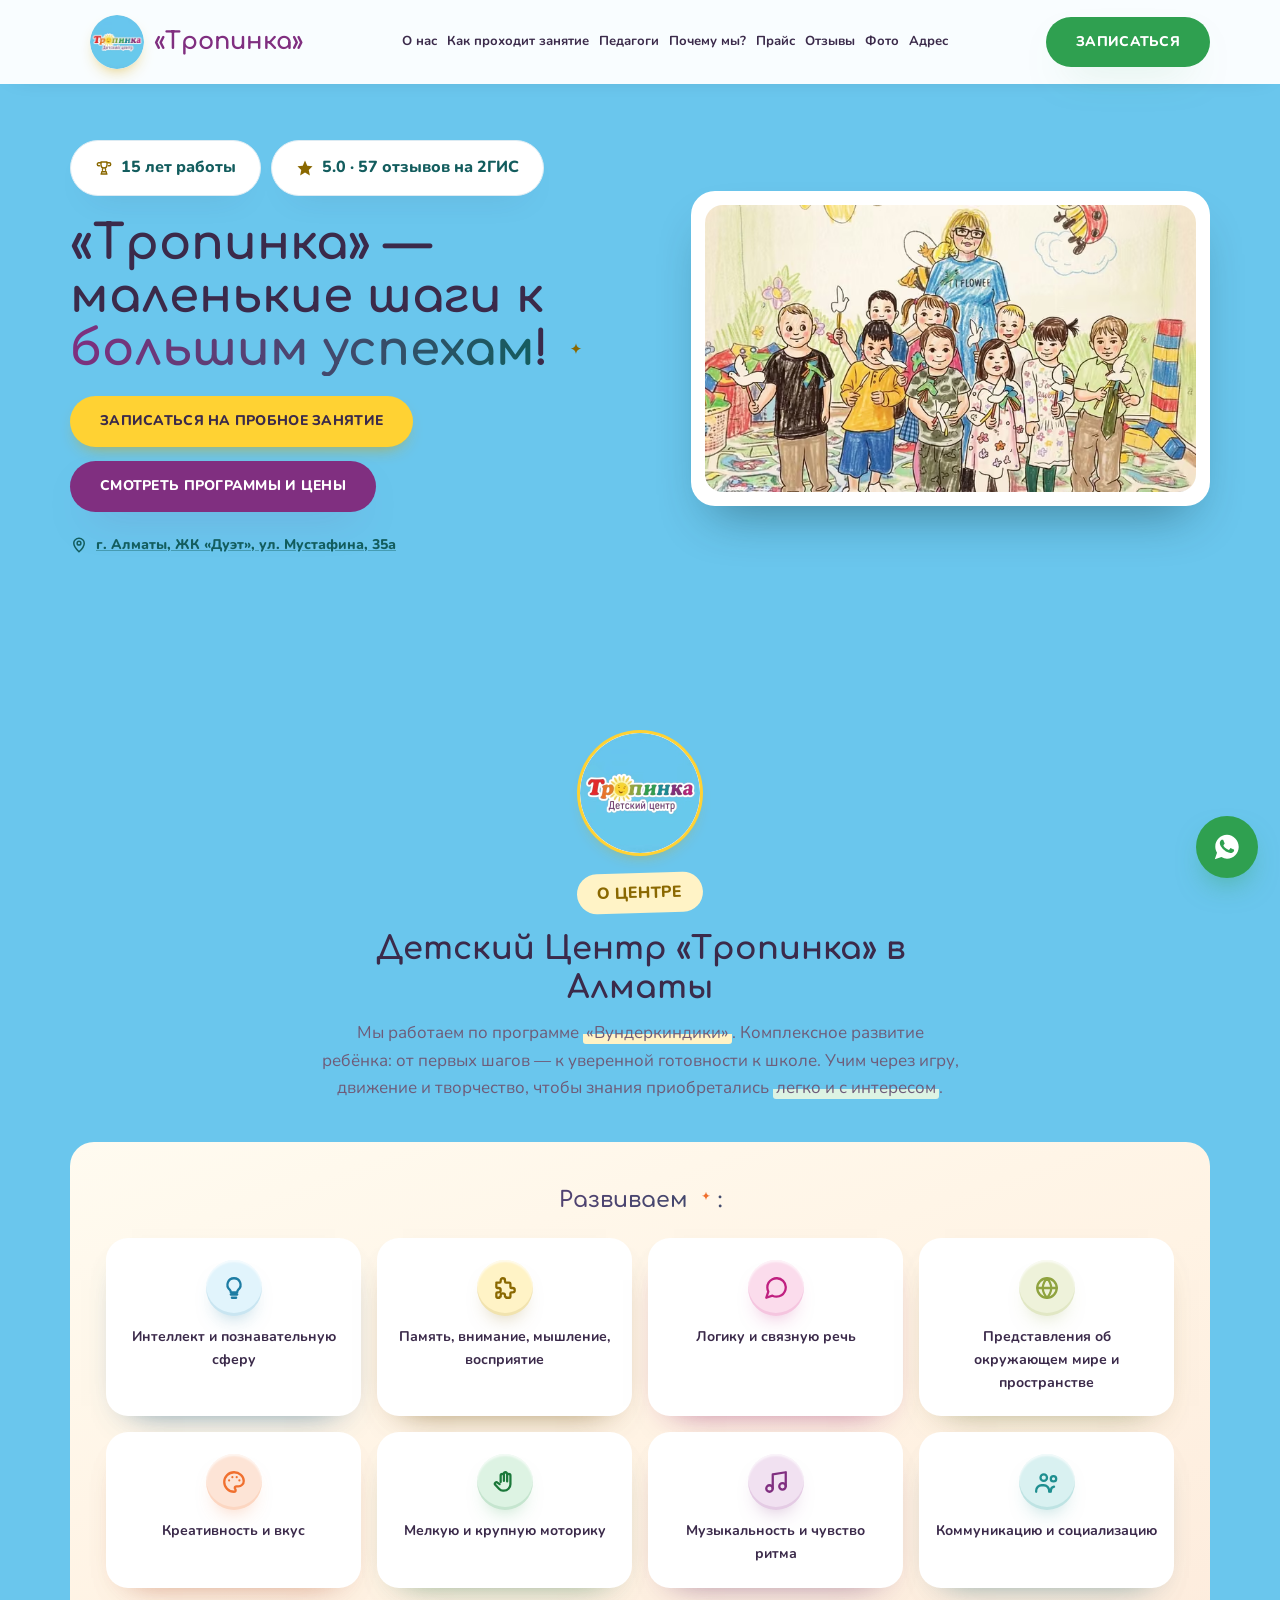
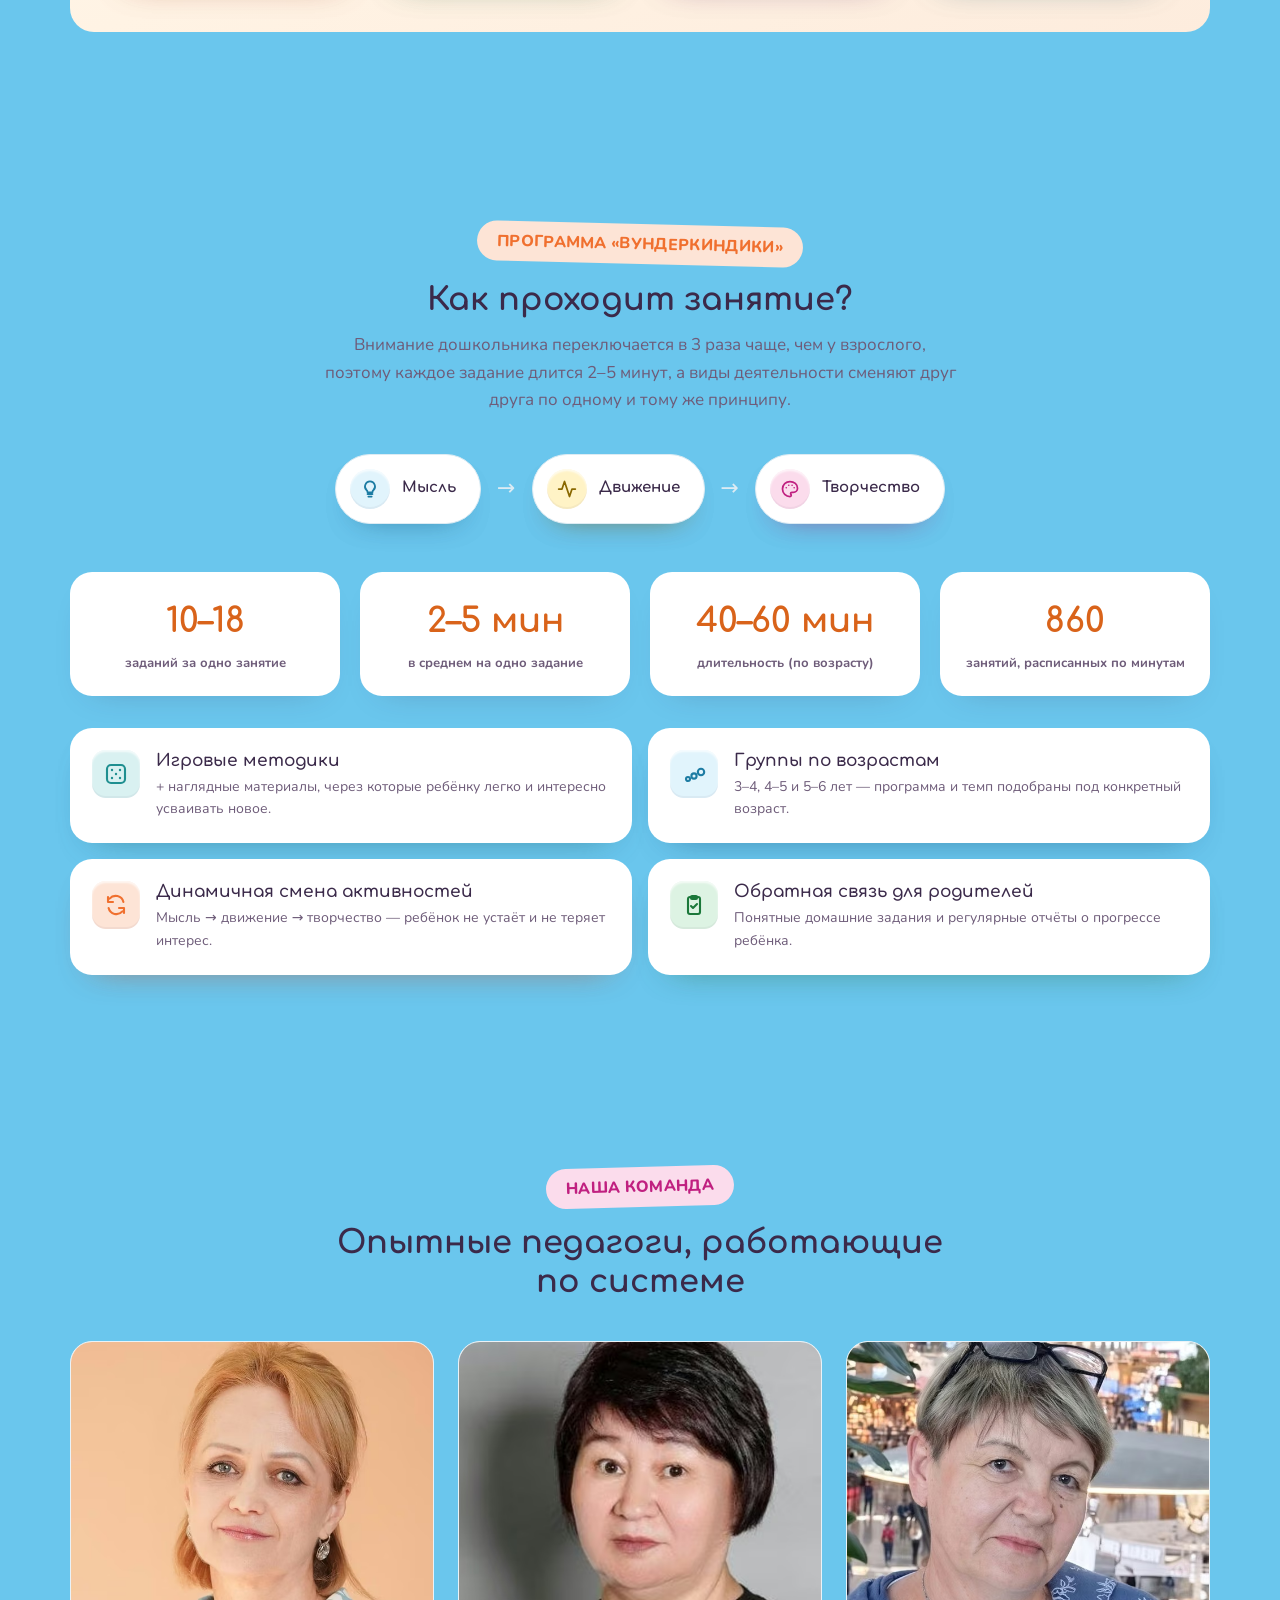
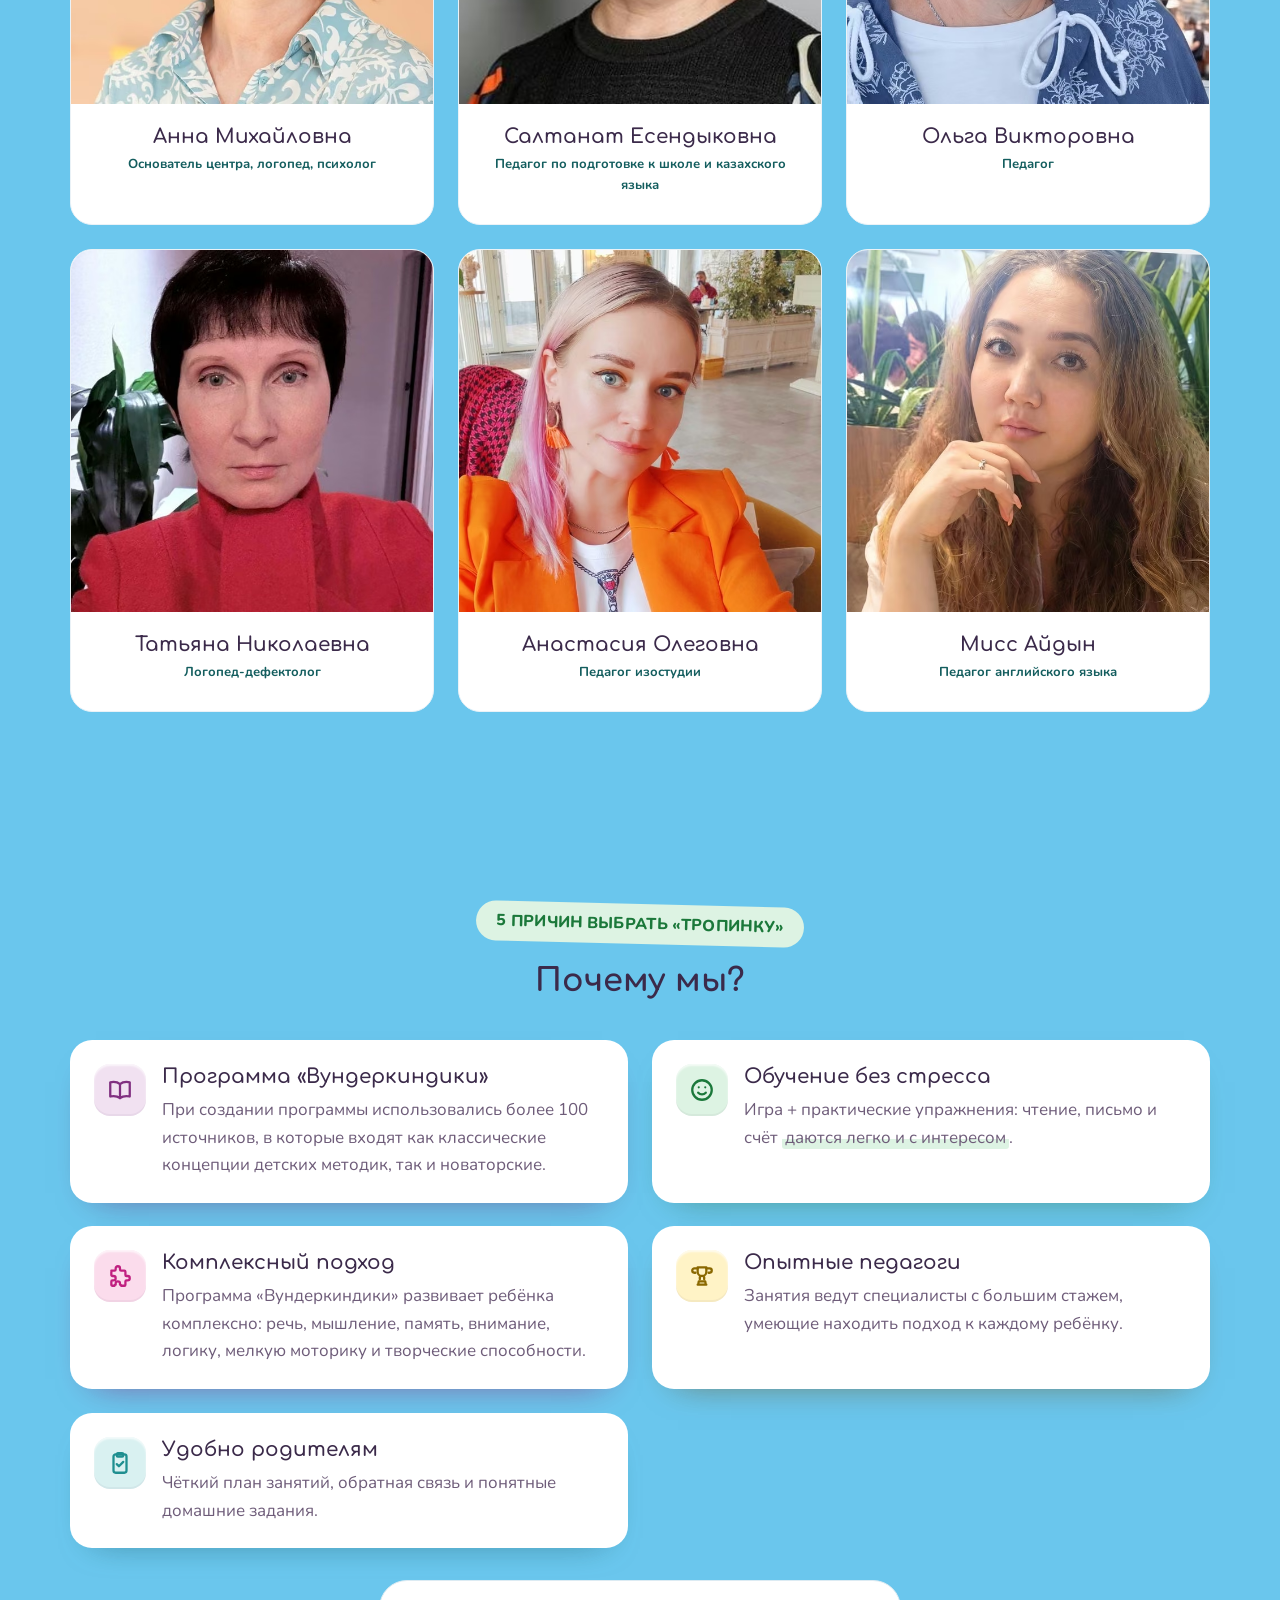
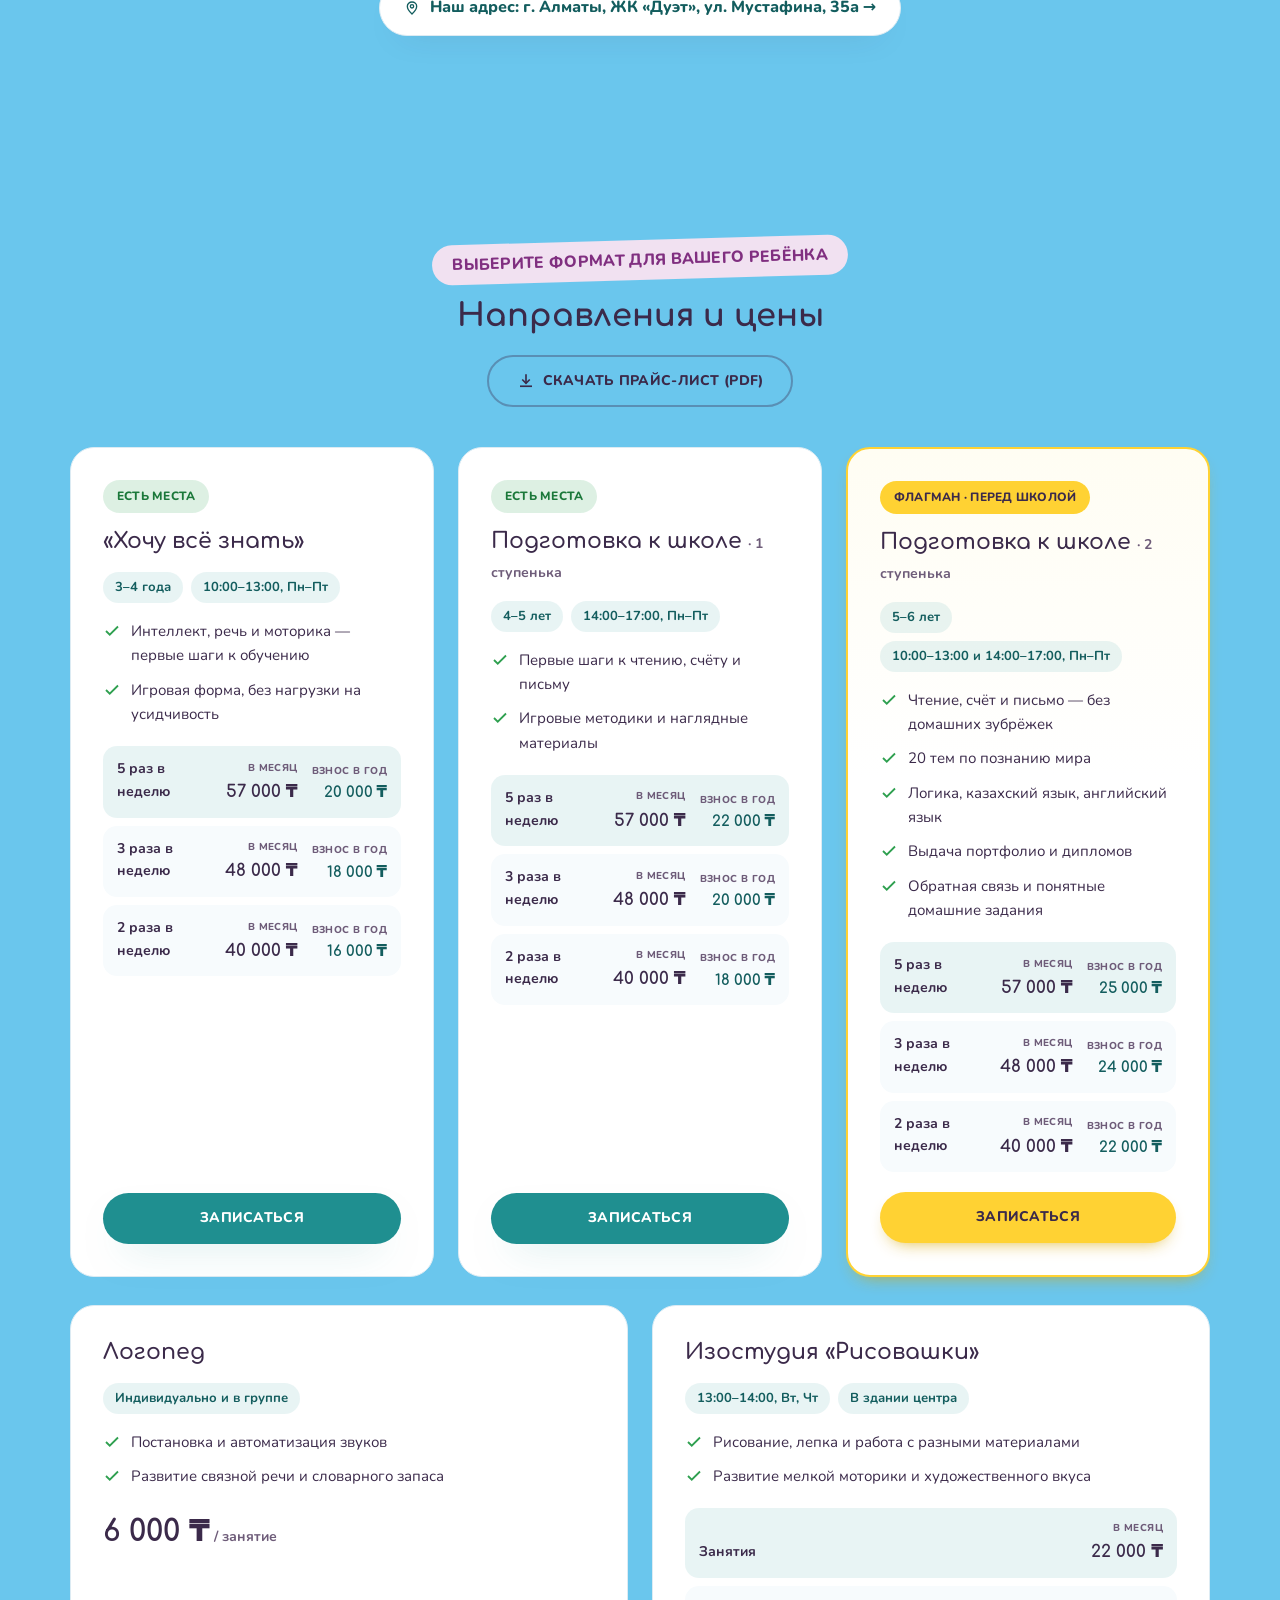
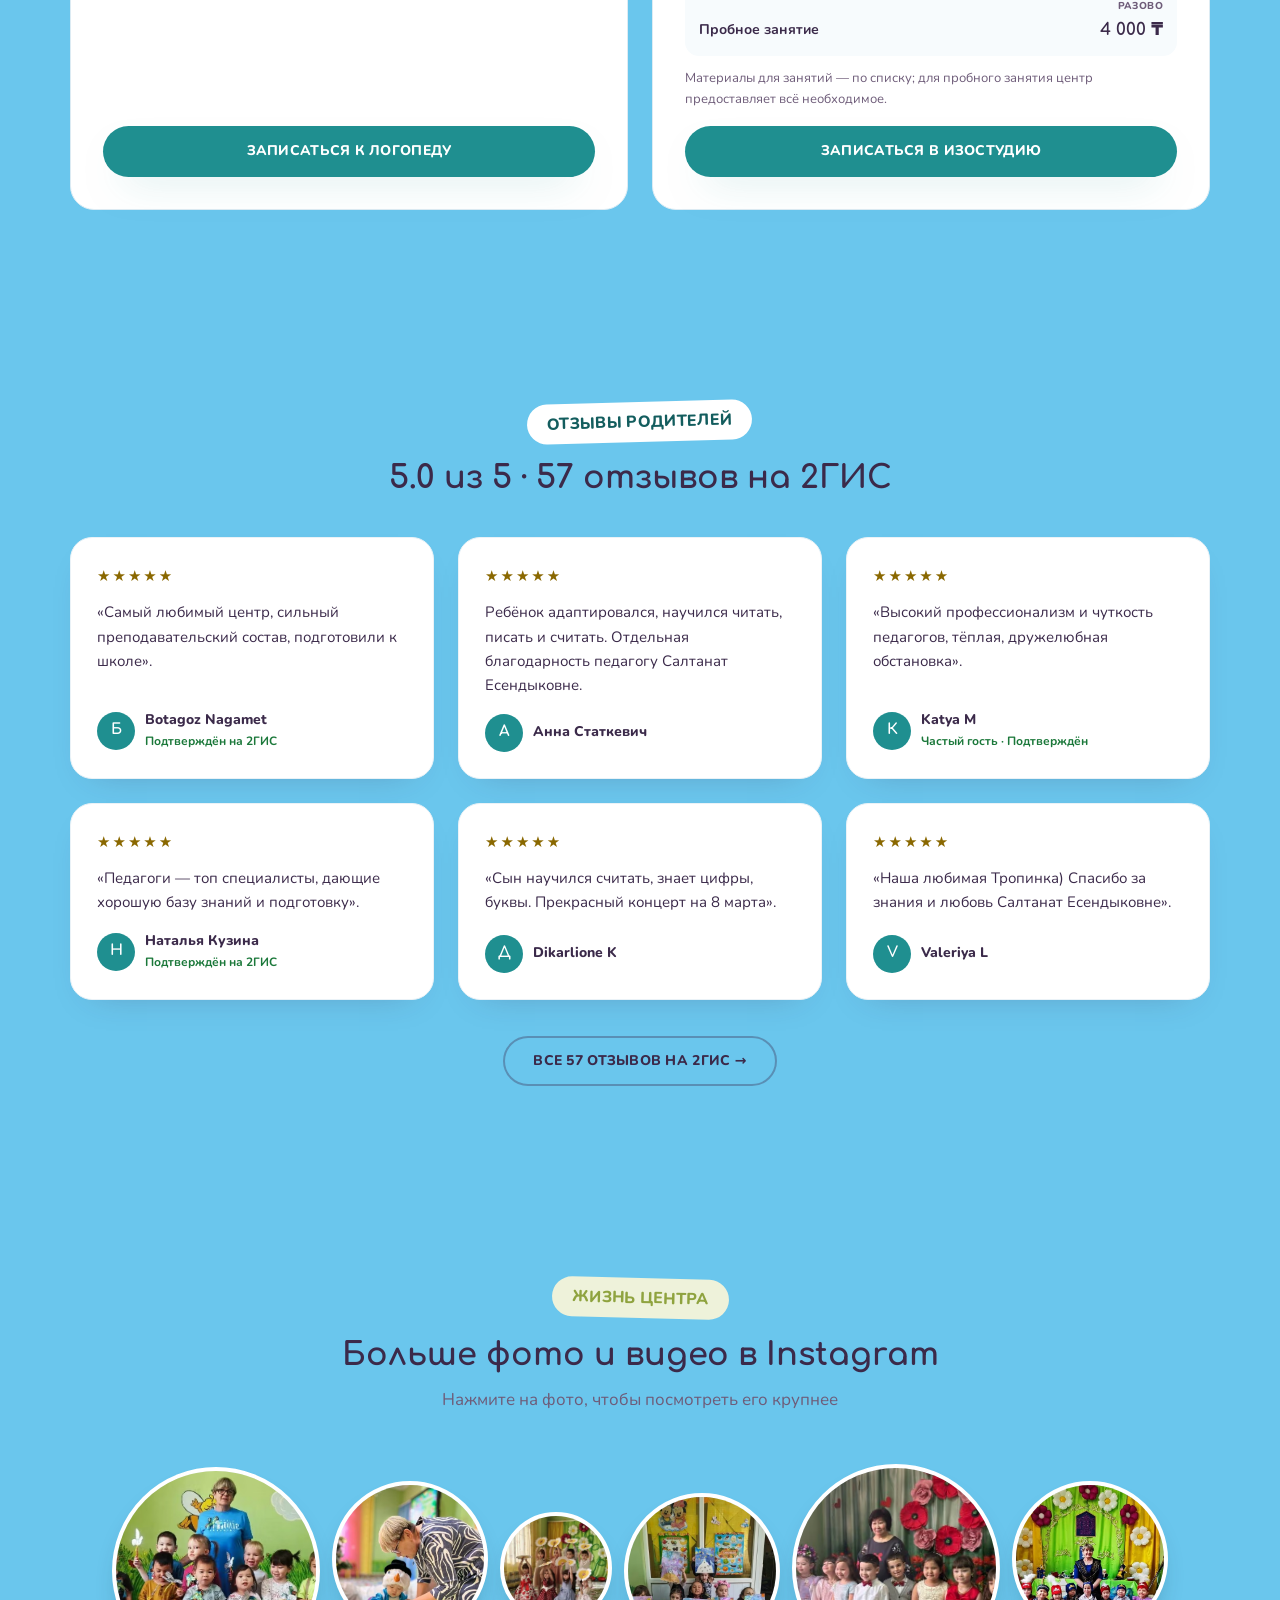
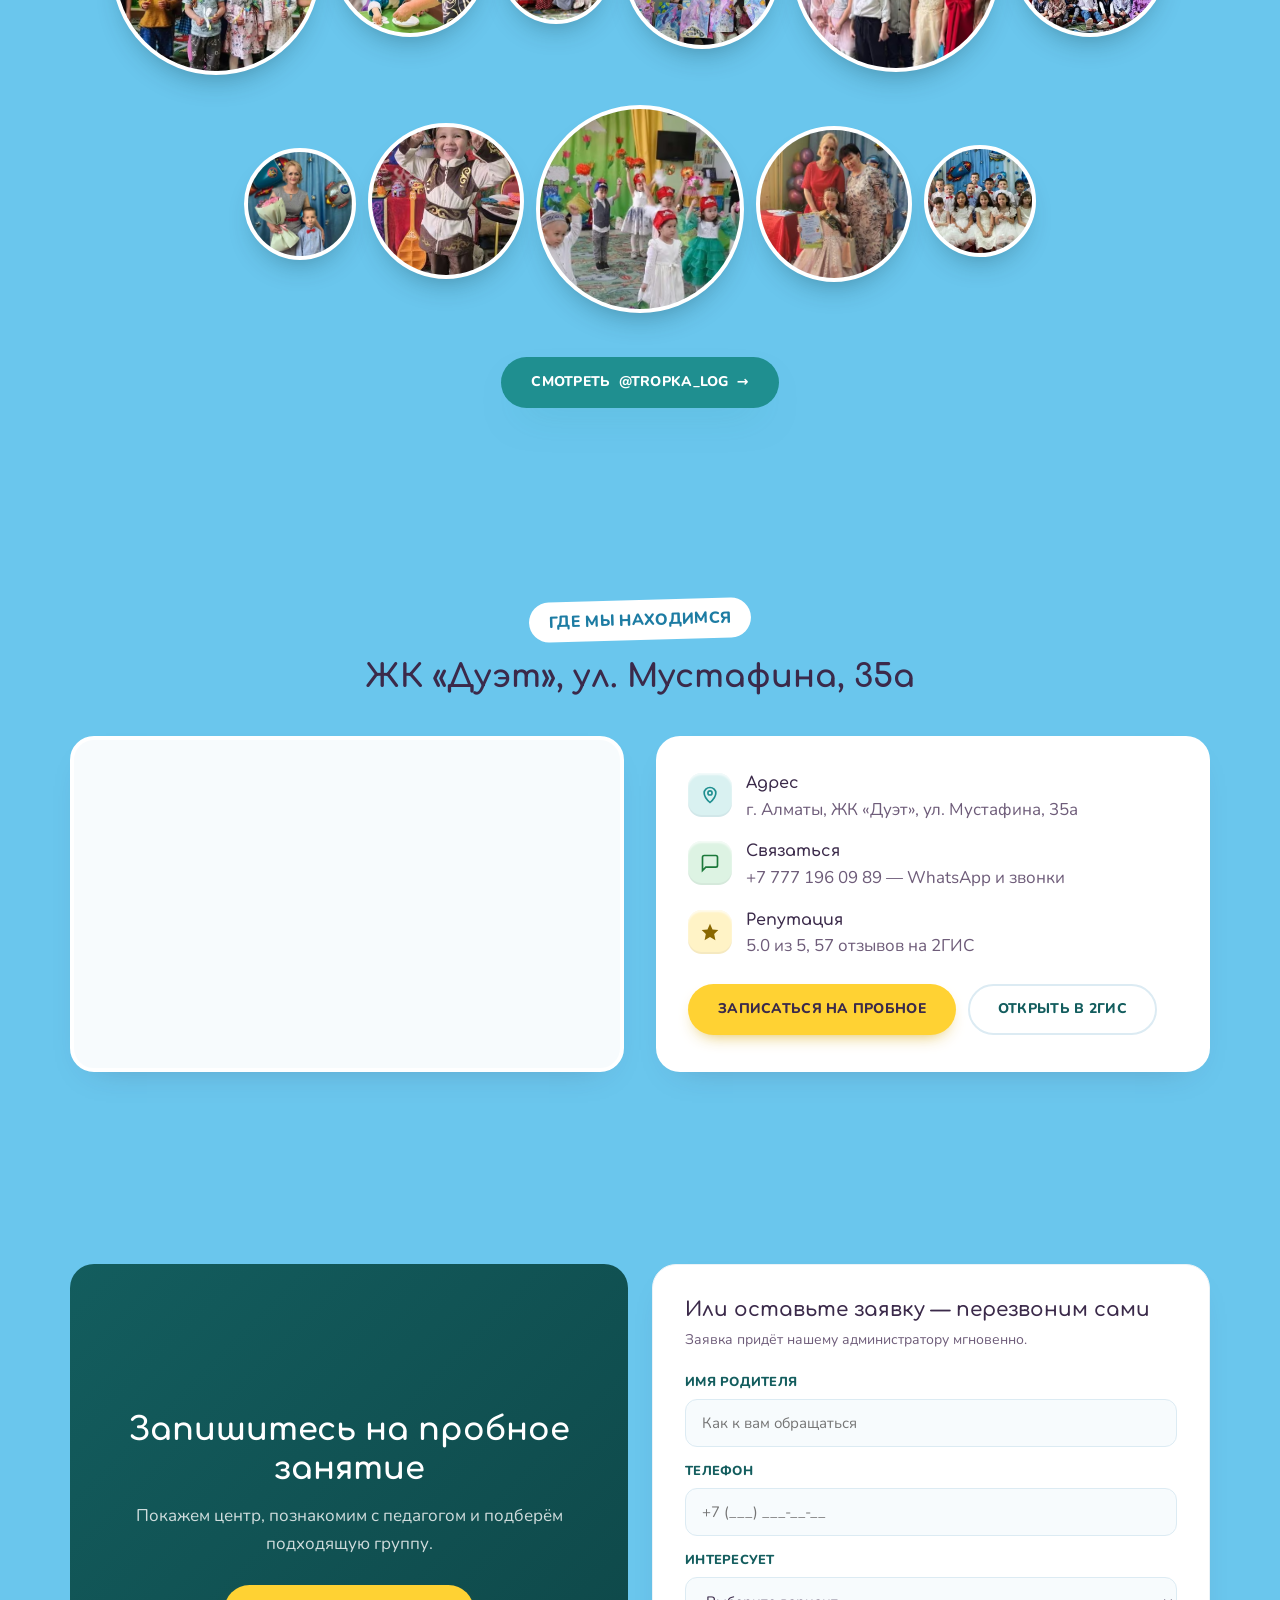
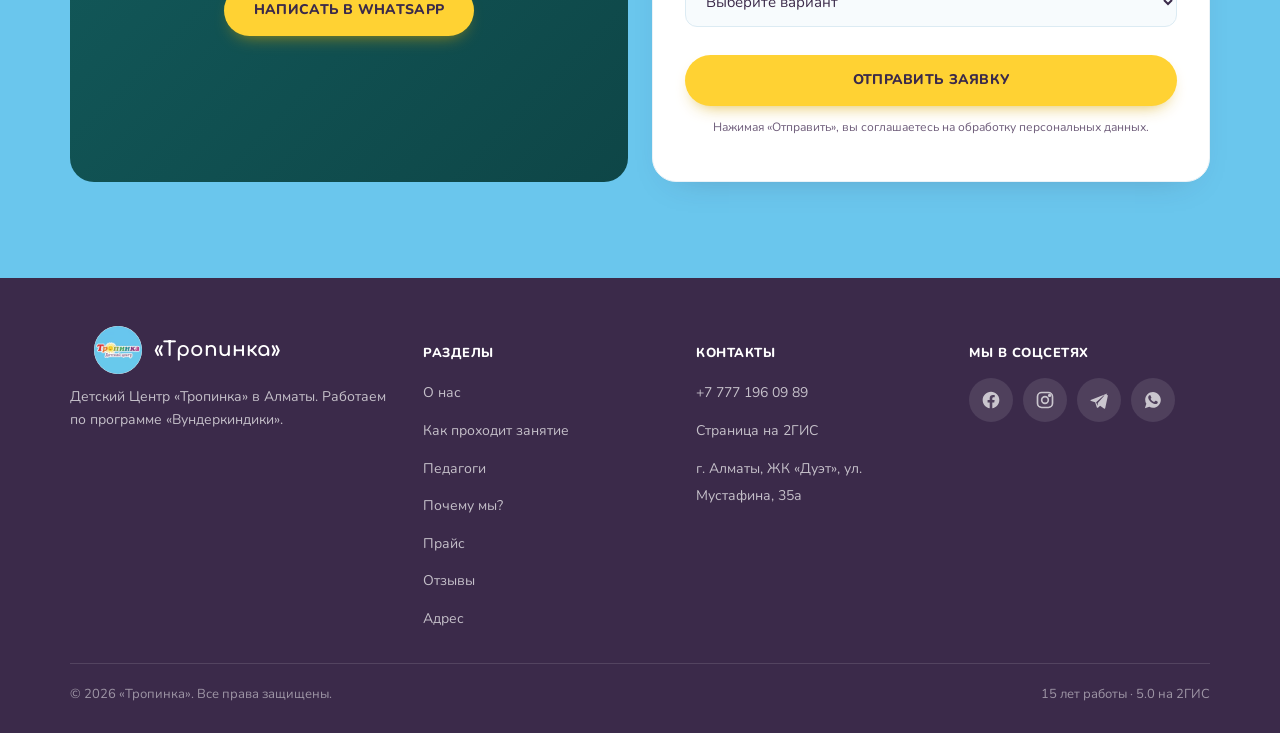
==== commit b378dac3: "blue background" ====
--- a/index.html
+++ b/index.html
@@ -51,7 +51,7 @@
      <script src="js/main.js?v=..."> tag below on every round that edits
      css/styles.css OR js/main.js — a version bump only on one of the two
      still fixes that one file specifically. -->
-<link rel="stylesheet" href="css/styles.css?v=20">
+<link rel="stylesheet" href="css/styles.css?v=23">
 
 <!-- Cloudflare Turnstile widget script (anti-spam on the lead form below).
      `async defer` — never blocks rendering or LCP. -->
@@ -272,9 +272,7 @@
 <!-- ==========================================================================
      ABOUT
      ========================================================================== -->
-<section id="about" class="blob-decor">
-  <div class="blob blob-a" aria-hidden="true"></div>
-  <div class="blob blob-b" aria-hidden="true"></div>
+<section id="about">
   <div class="container">
     <div class="section-head center">
       <picture>
@@ -452,9 +450,7 @@
 <!-- ==========================================================================
      WHY US
      ========================================================================== -->
-<section id="why-us" class="blob-decor">
-  <div class="blob blob-a" aria-hidden="true"></div>
-  <div class="blob blob-b" aria-hidden="true"></div>
+<section id="why-us">
   <div class="container">
     <div class="section-head center">
       <span class="eyebrow eyebrow-onblue">5 ПРИЧИН ВЫБРАТЬ «ТРОПИНКУ»</span>
@@ -657,9 +653,7 @@
 <!-- ==========================================================================
      REVIEWS
      ========================================================================== -->
-<section id="reviews" class="blob-decor">
-  <div class="blob blob-a" aria-hidden="true"></div>
-  <div class="blob blob-b" aria-hidden="true"></div>
+<section id="reviews">
   <div class="container">
     <div class="section-head center">
       <span class="eyebrow eyebrow-onblue">ОТЗЫВЫ РОДИТЕЛЕЙ</span>
--- a/css/styles.css
+++ b/css/styles.css
@@ -206,15 +206,21 @@
   font-size: 17px;
   line-height: 1.62;
   color: var(--ink);
-  /* Round 20: client wants a blue background across the whole site.
-     Round 7 tried the full-saturation brand blue (--sky, #6AC6ED) as the
-     page canvas and had to revert it — text contrast on it was ≈1.9:1,
-     far below the 4.5:1 AA minimum. `--sky-tint` is the same hue at ~90%
-     white (already used elsewhere for badges/text-safe labels), so it
-     reads clearly as "blue" while keeping ink-on-background contrast at
-     ~9:1 — no repeat of the round-7 regression. `--sky` itself stays
-     reserved for the hero, which keeps its own deeper gradient. */
-  background: var(--sky-tint);
+  /* Round 20: client confirmed she means the actual brand blue
+     (--sky, #6AC6ED) sitewide, not a pale wash — an earlier pass here
+     used --sky-tint (a ~90%-white version) and it read as barely-there.
+     Round 7 had reverted full --sky as the page background because
+     WHITE text on it was ≈1.9:1 (way under the 4.5:1 AA minimum) — but
+     that project no longer uses white body text anywhere outside the
+     header/footer's own dark/light surfaces; h1/h2/p have used --ink
+     (dark) on top of this exact blue in the hero the whole time, at
+     ~6.75:1, which is what makes it safe to extend sitewide now. Nearly
+     all substantive paragraph text on the page already lives inside
+     white/near-white .card-type containers (reviews, teachers, programs,
+     trust items, the location panel, the lead form) — those keep their
+     own explicit white background regardless of what's behind them, so
+     this only changes the canvas showing through in the gaps. */
+  background: var(--sky);
   -webkit-font-smoothing: antialiased;
 }
 img { max-width: 100%; display: block; }
@@ -326,29 +332,10 @@
 section { padding: 64px 0; }
 @media (min-width: 960px) { section { padding: 96px 0; } }
 
-/* Soft organic blobs — large, heavily blurred pastel circles sitting behind
-   a section's content, purely decorative (aria-hidden, no text/meaning) and
-   low-opacity enough that body text keeps its usual contrast on top. Takes
-   the "sterile" edge off a plain white section without adding visual noise:
-   still just the palette's own pastel tints, nothing new. */
-.blob-decor { position: relative; overflow: hidden; }
-.blob-decor > .container { position: relative; z-index: 1; }
-.blob { position: absolute; border-radius: 50%; filter: blur(50px); pointer-events: none; z-index: 0; opacity: 0.55; }
-.blob-a { width: 320px; height: 320px; top: -140px; left: -90px; }
-.blob-b { width: 260px; height: 260px; bottom: -110px; right: -70px; }
-@media (max-width: 640px) {
-  .blob-a { width: 220px; height: 220px; top: -90px; left: -80px; }
-  .blob-b { width: 180px; height: 180px; bottom: -70px; right: -60px; }
-}
-#about .blob-a { background: var(--sun-tint); }
-#about .blob-b { background: var(--orange-tint); }
-#why-us .blob-a { background: var(--green-tint); }
-#why-us .blob-b { background: var(--sea-tint); }
-/* Round 20: blob-a was --sky-tint, identical to the new page background
-   — an invisible decorative blob. Swapped to --raspberry-tint (still
-   just a palette tint, now visibly distinct from the blue canvas). */
-#reviews .blob-a { background: var(--raspberry-tint); }
-#reviews .blob-b { background: var(--plum-tint); }
+/* Round 21: removed the blurred corner "blob" decoration (#about, #why-us,
+   #reviews) — client called the corner glow visual noise, and it clashed
+   with the now-flat, seamless page canvas. Markup and rules dropped
+   together; nothing else references .blob-decor/.blob. */
 
 .section-head {
   max-width: 640px;
@@ -532,8 +519,12 @@
    ========================================================================== */
 
 .hero {
-  /* Official kit header gradient — brand banner treatment, now the hero. */
-  background: linear-gradient(160deg, #6AC6ED, #8FD6F2);
+  /* Round 21: was its own linear-gradient(160deg, #6AC6ED, #8FD6F2), which
+     ends lighter than the page canvas (--sky, flat #6AC6ED) directly below
+     it — the two-tone edge read as a hard seam between hero and #about.
+     Flat --sky matches the canvas exactly, so the hero blends into the
+     rest of the page with no visible boundary. */
+  background: var(--sky);
   padding: 44px 0 64px;
   overflow: hidden;
 }
@@ -735,7 +726,9 @@
 .about-logo {
   border-radius: 50%;
   background: #fff;
-  box-shadow: var(--shadow-sun);
+  /* Solid gold ring (brand --sun) via box-shadow spread, not `border` —
+     keeps the 120×120 box size exact instead of growing it. */
+  box-shadow: 0 0 0 3px var(--sun), var(--shadow-sun);
   margin: 0 auto 20px;
 }
 
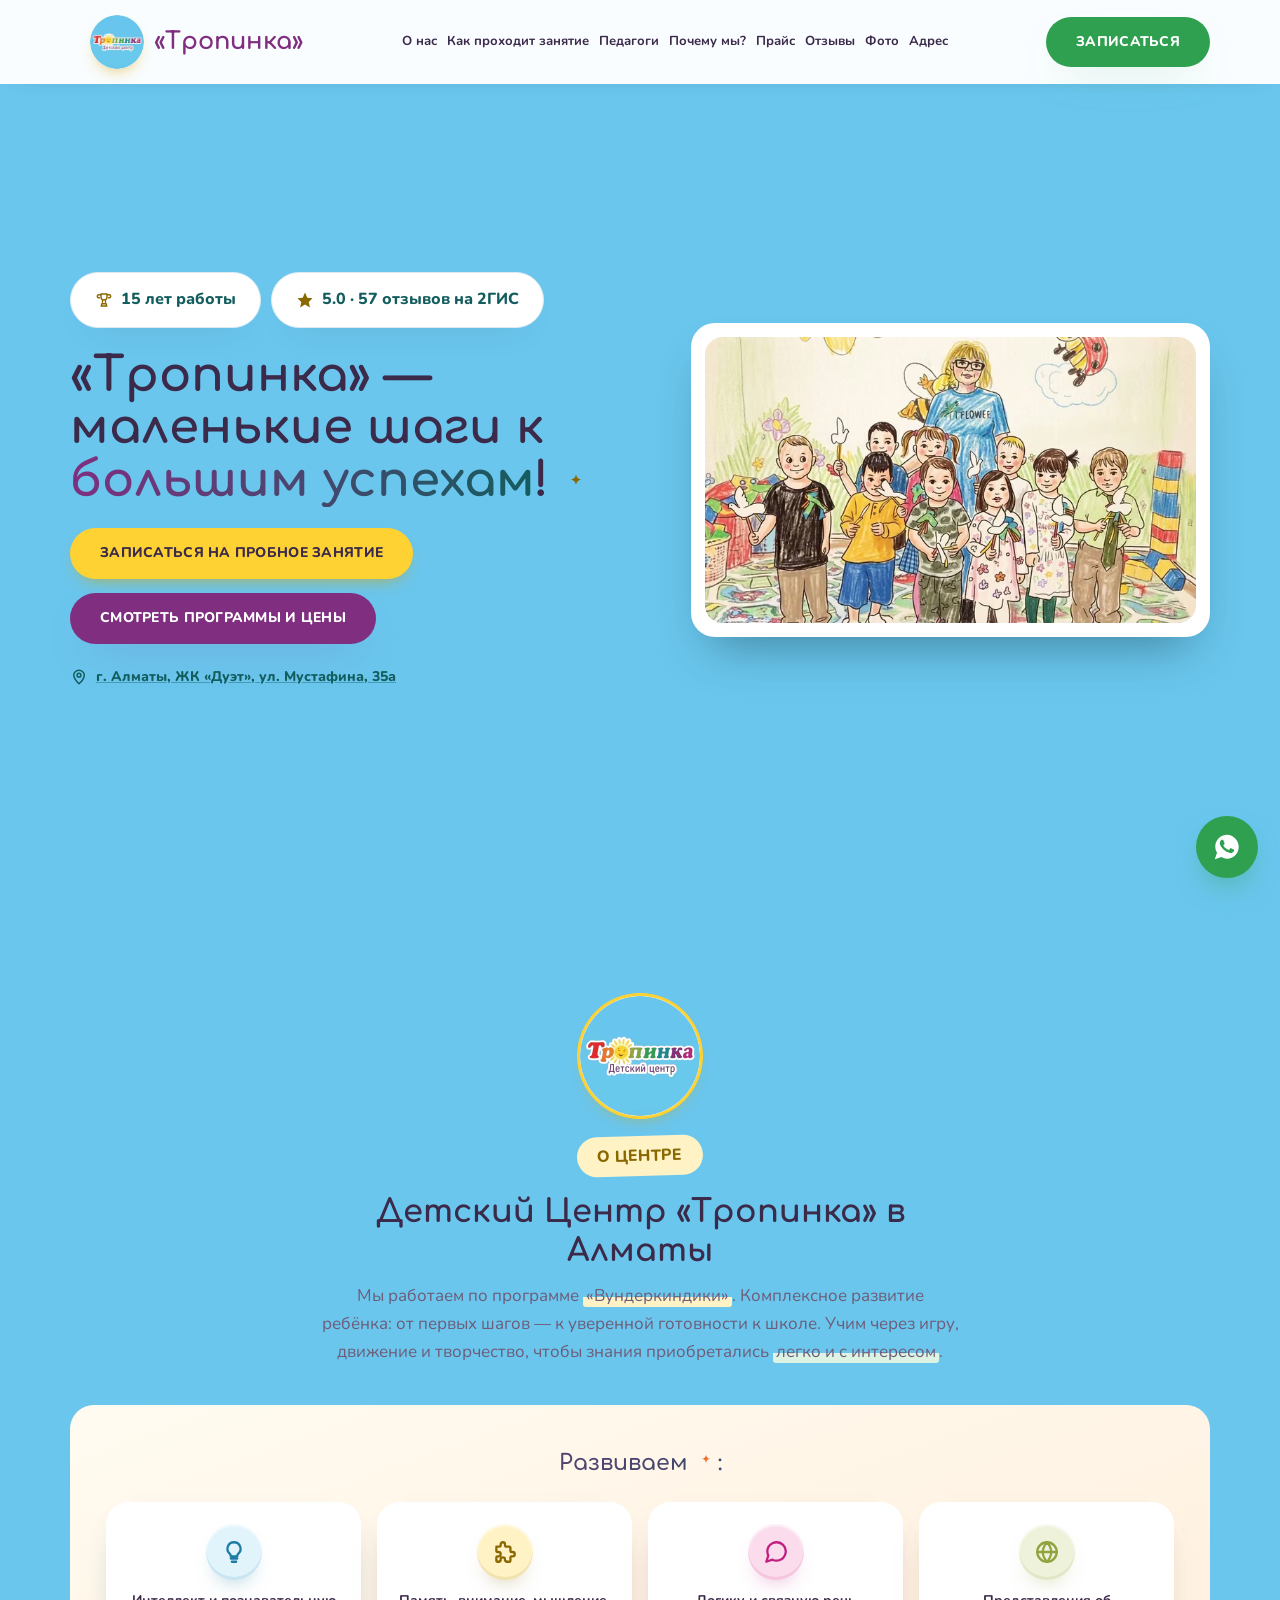
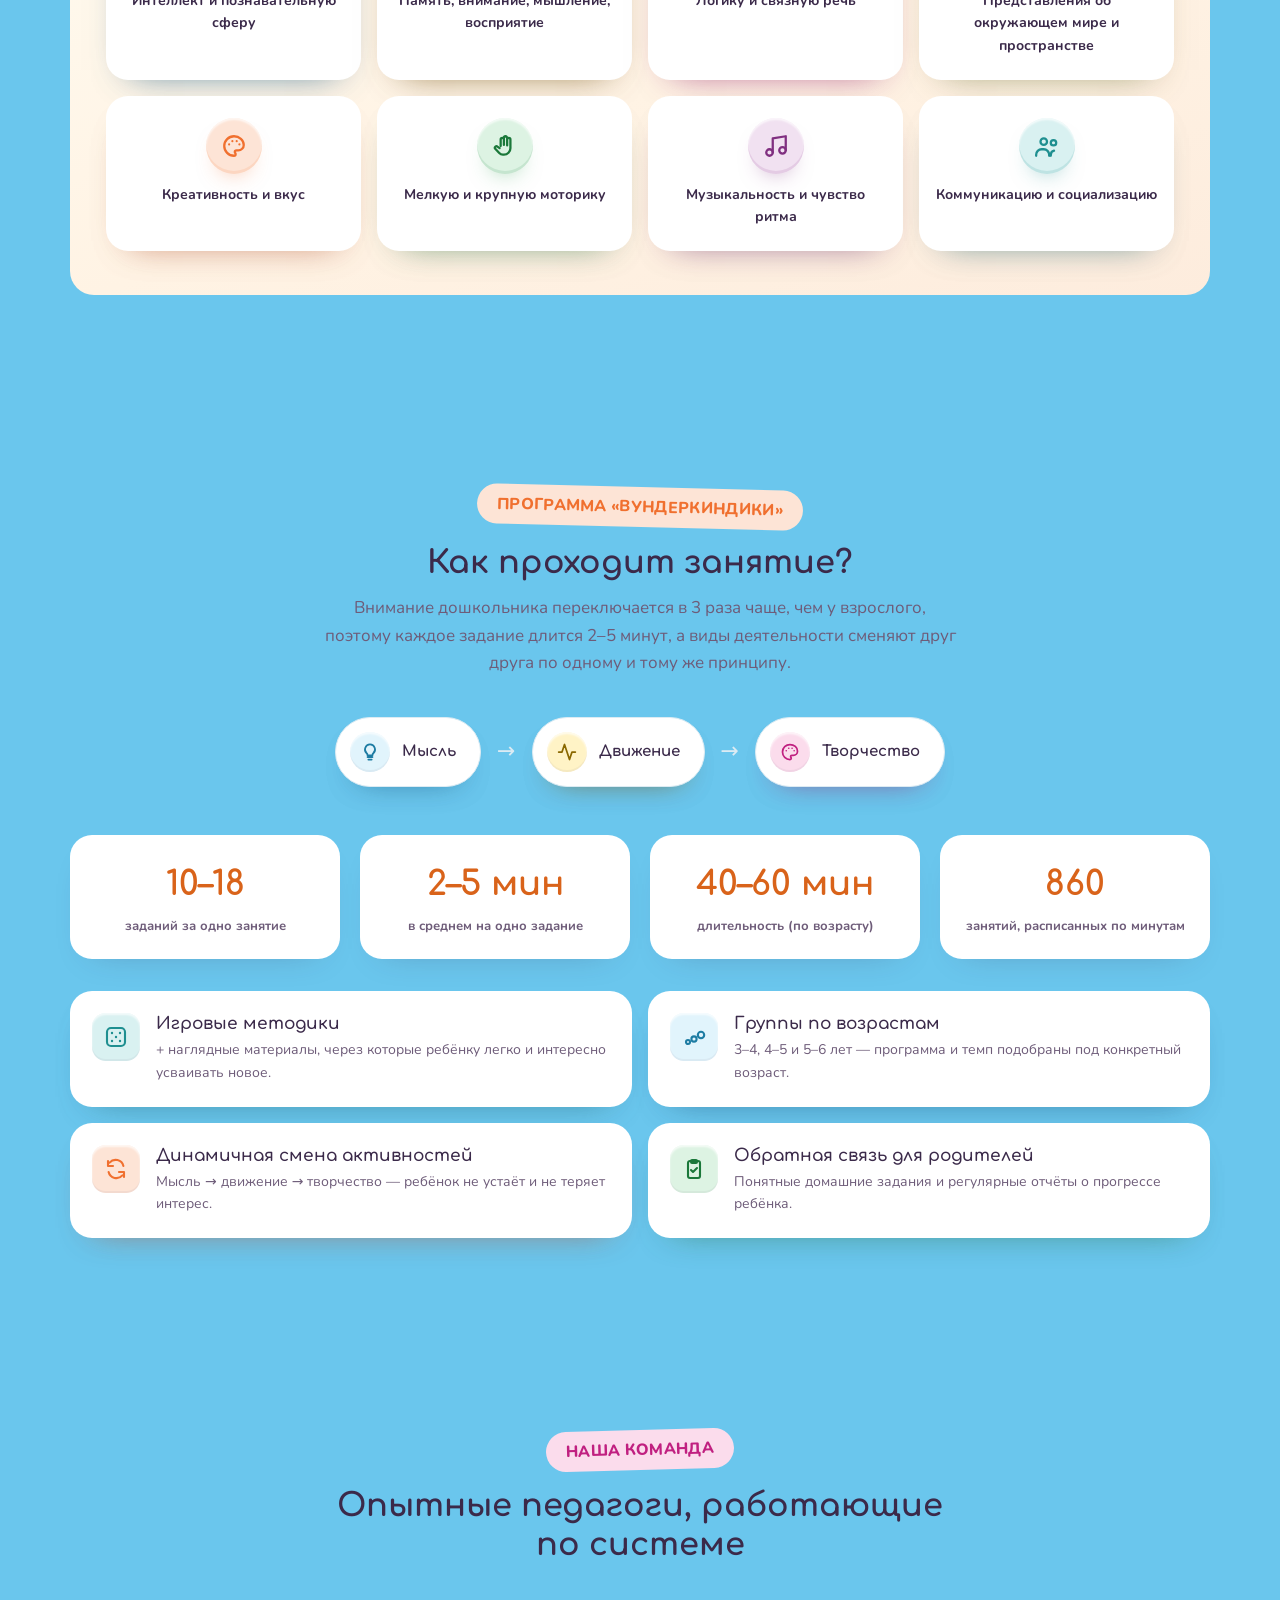
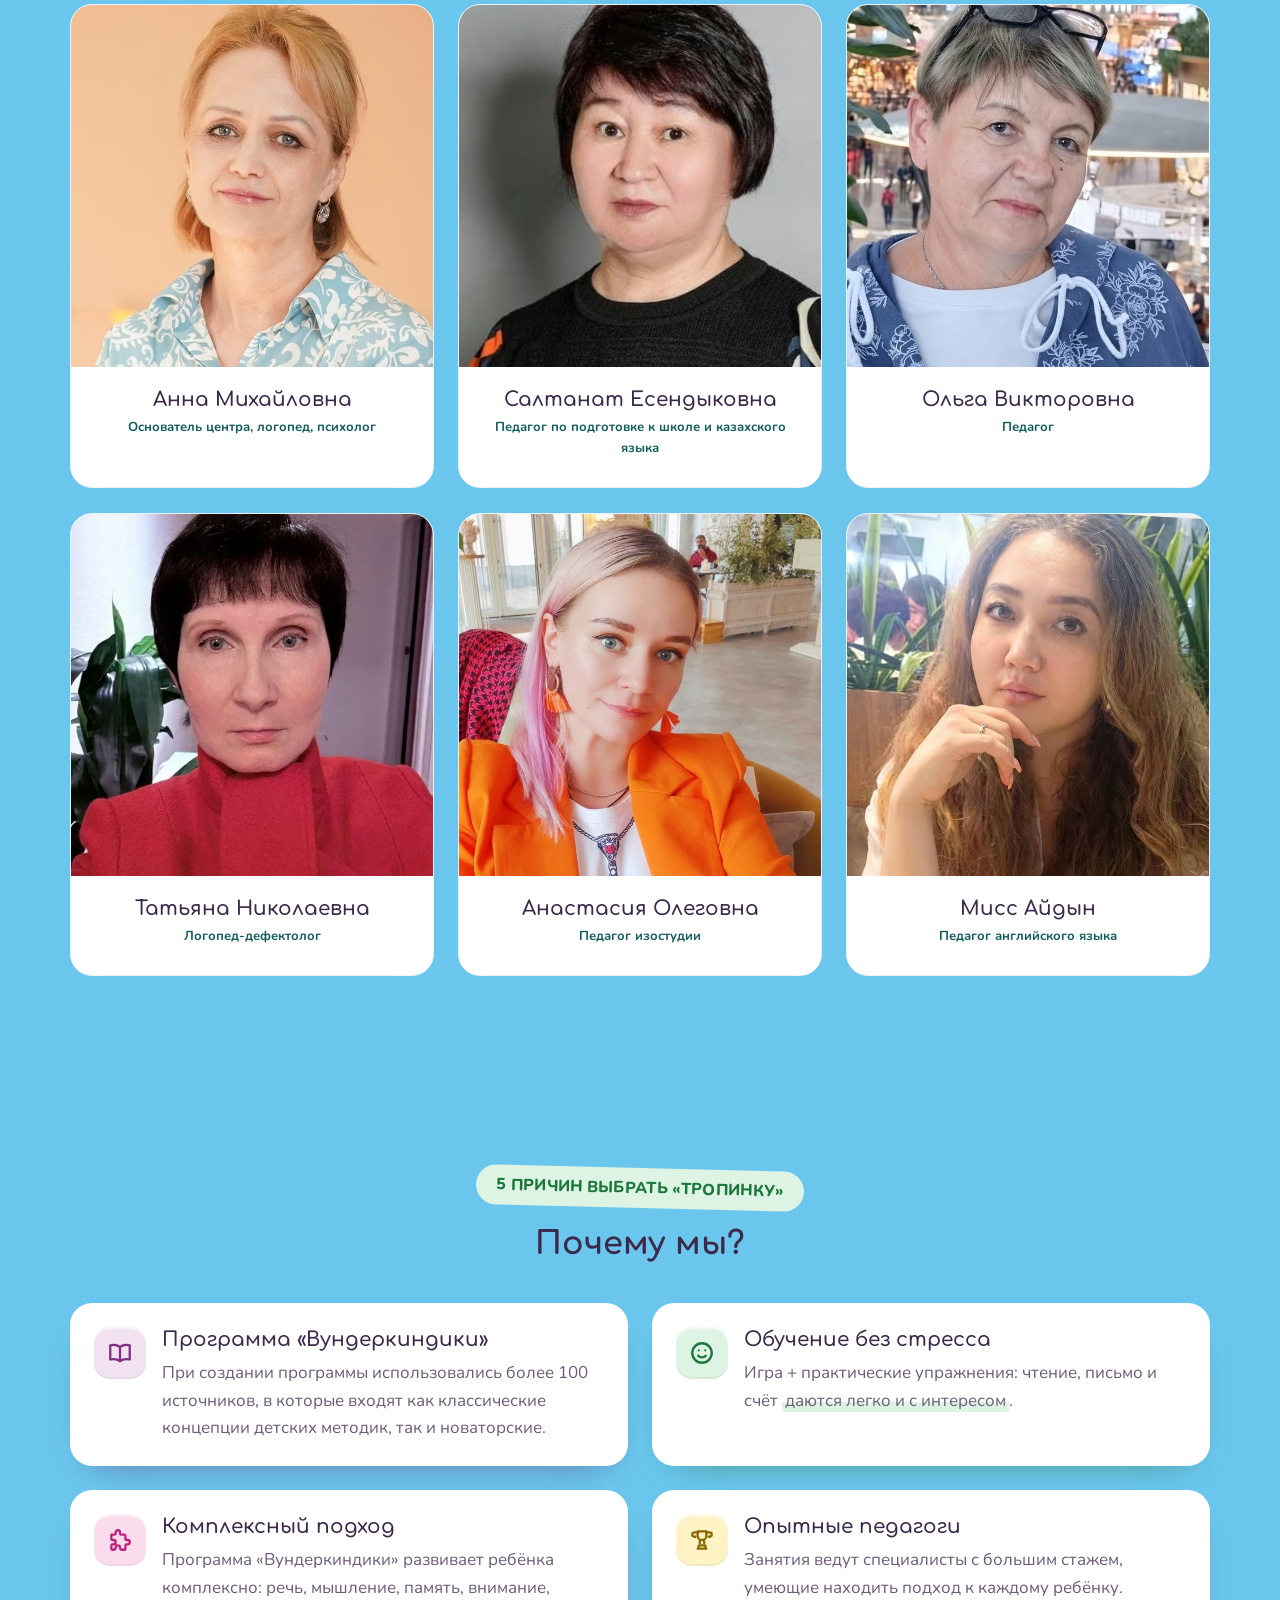
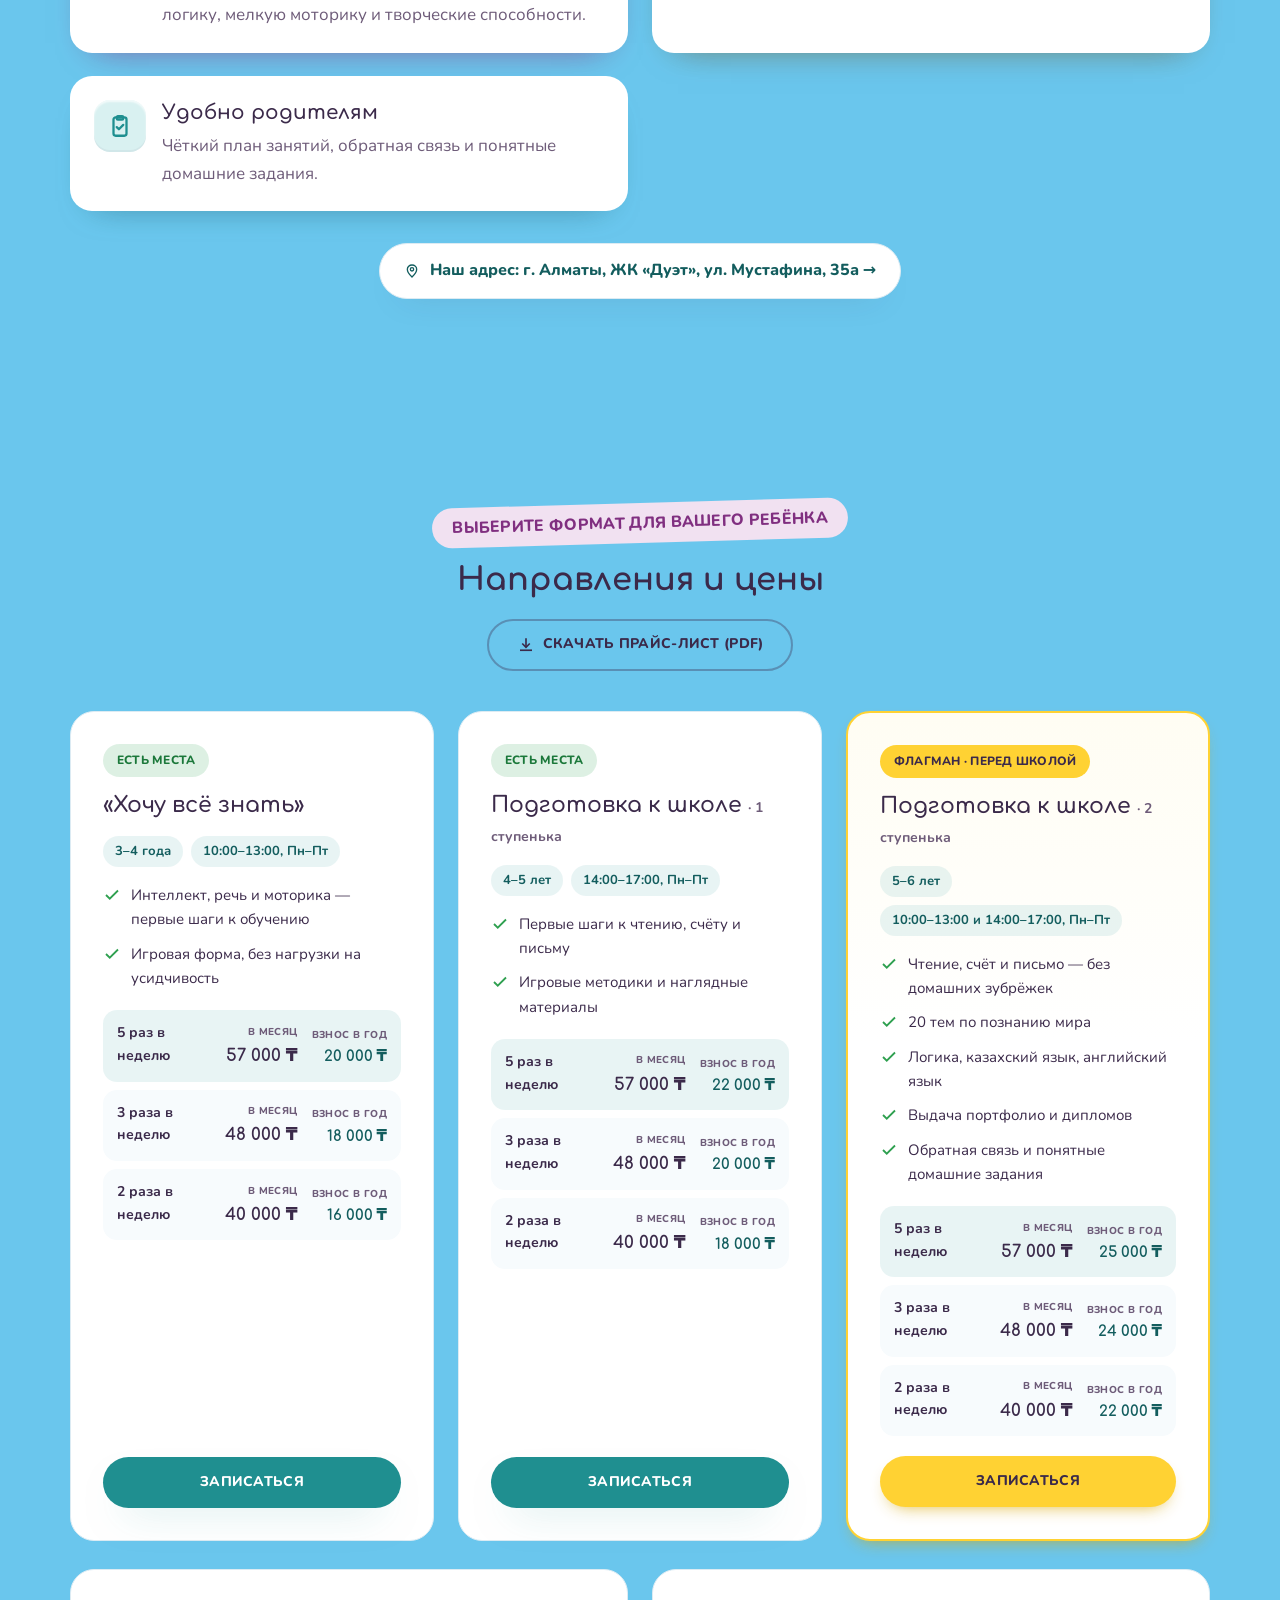
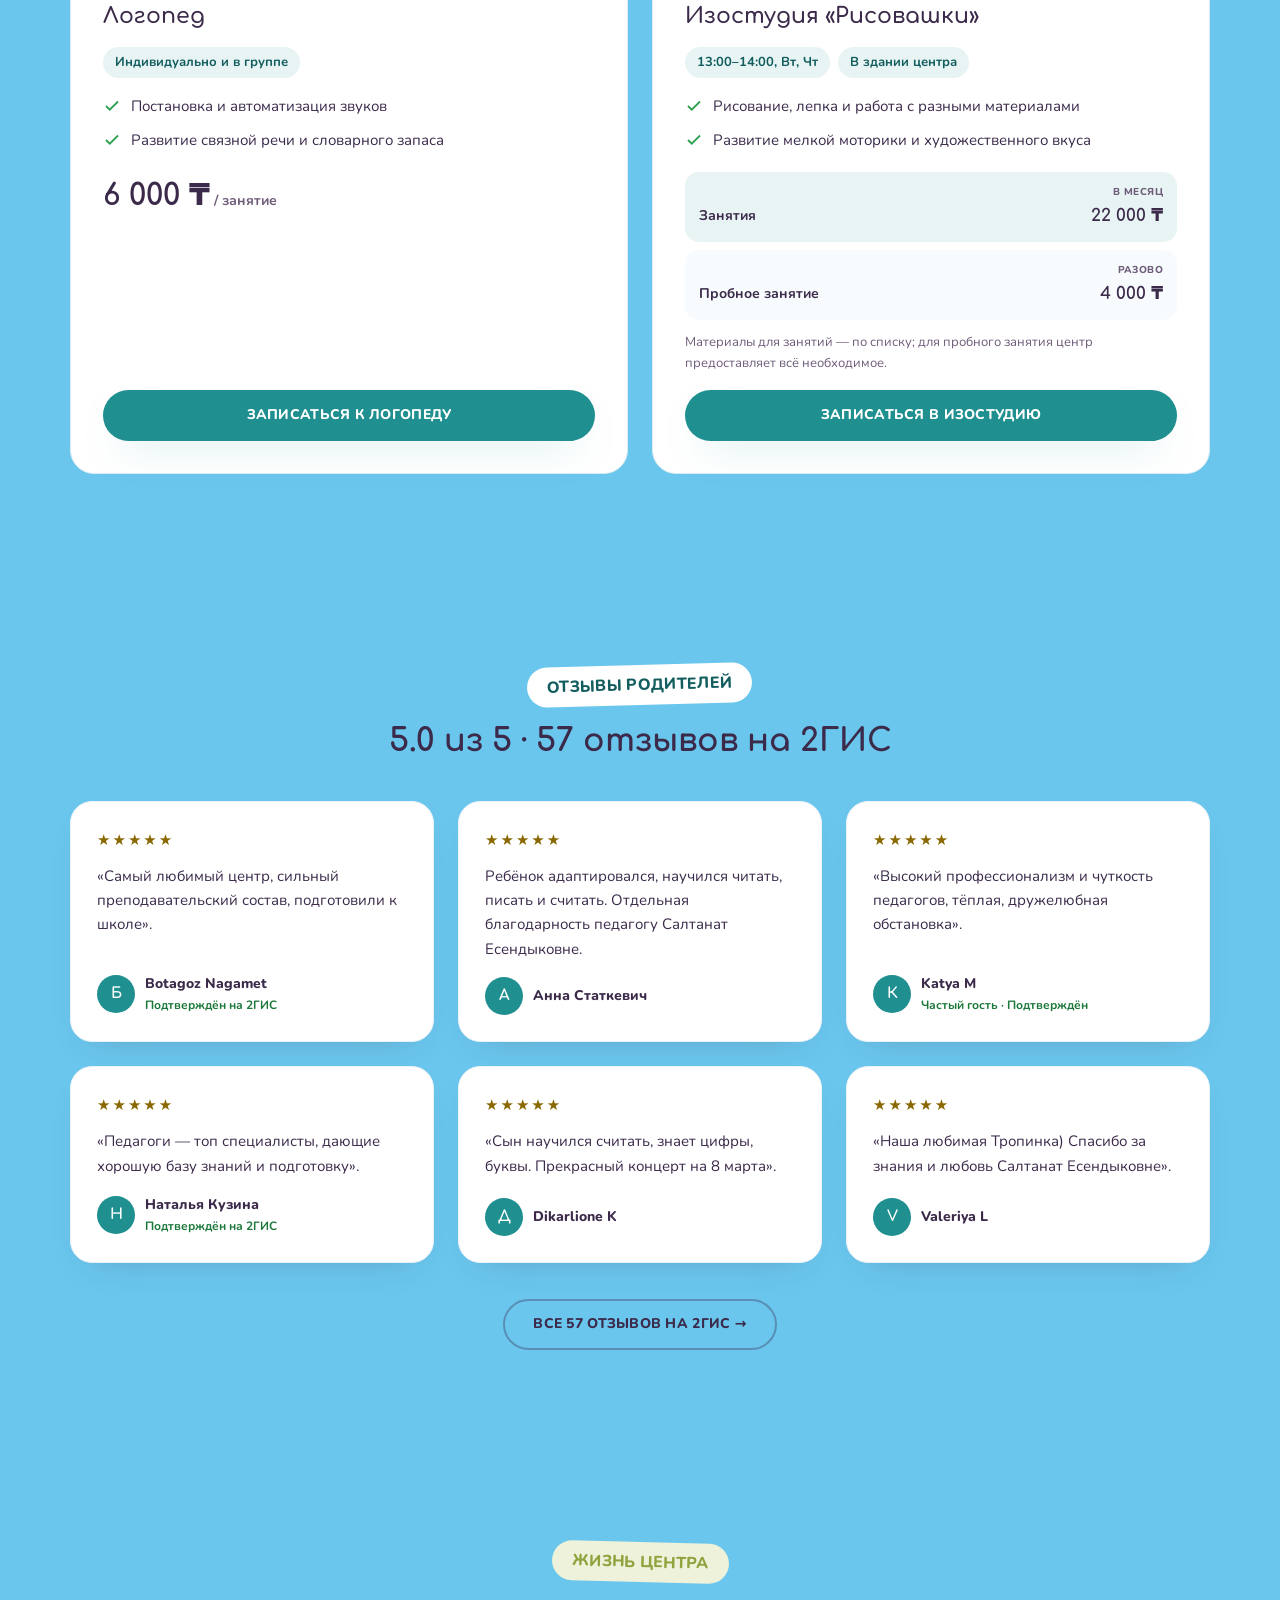
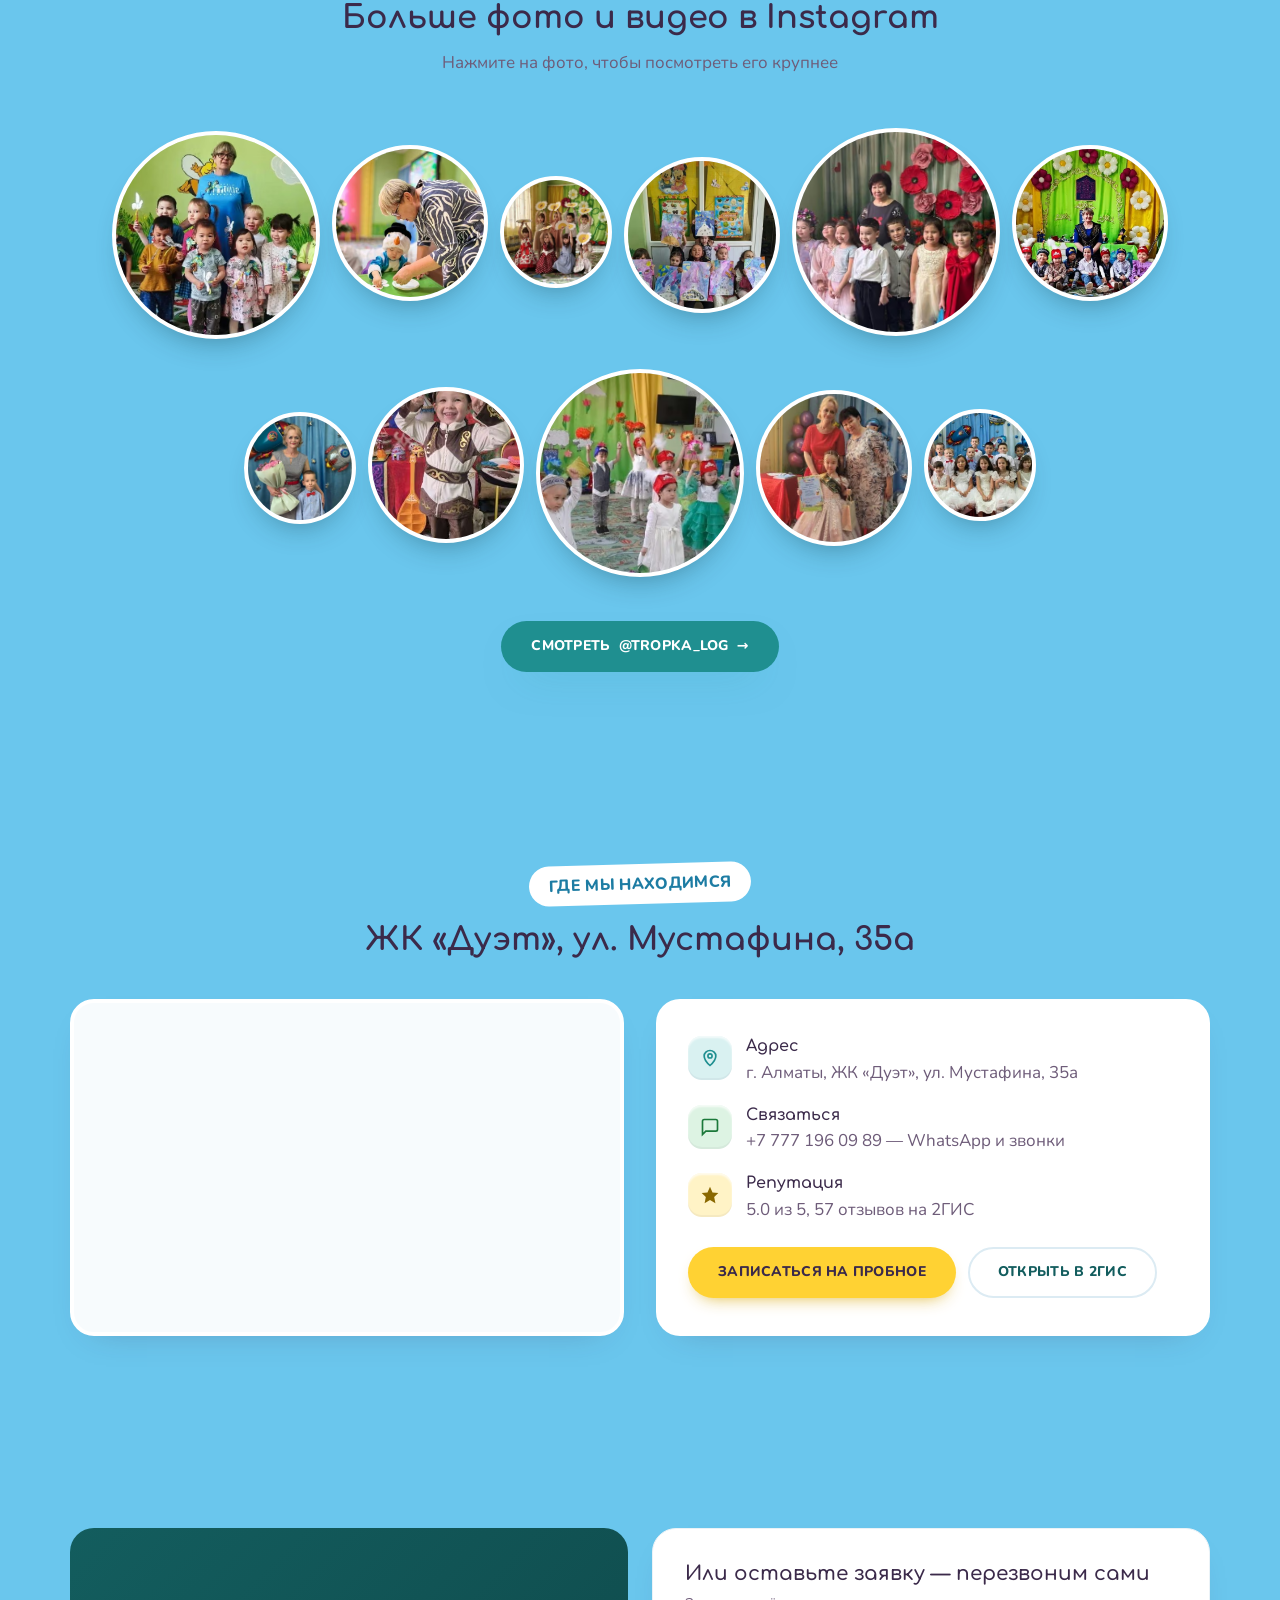
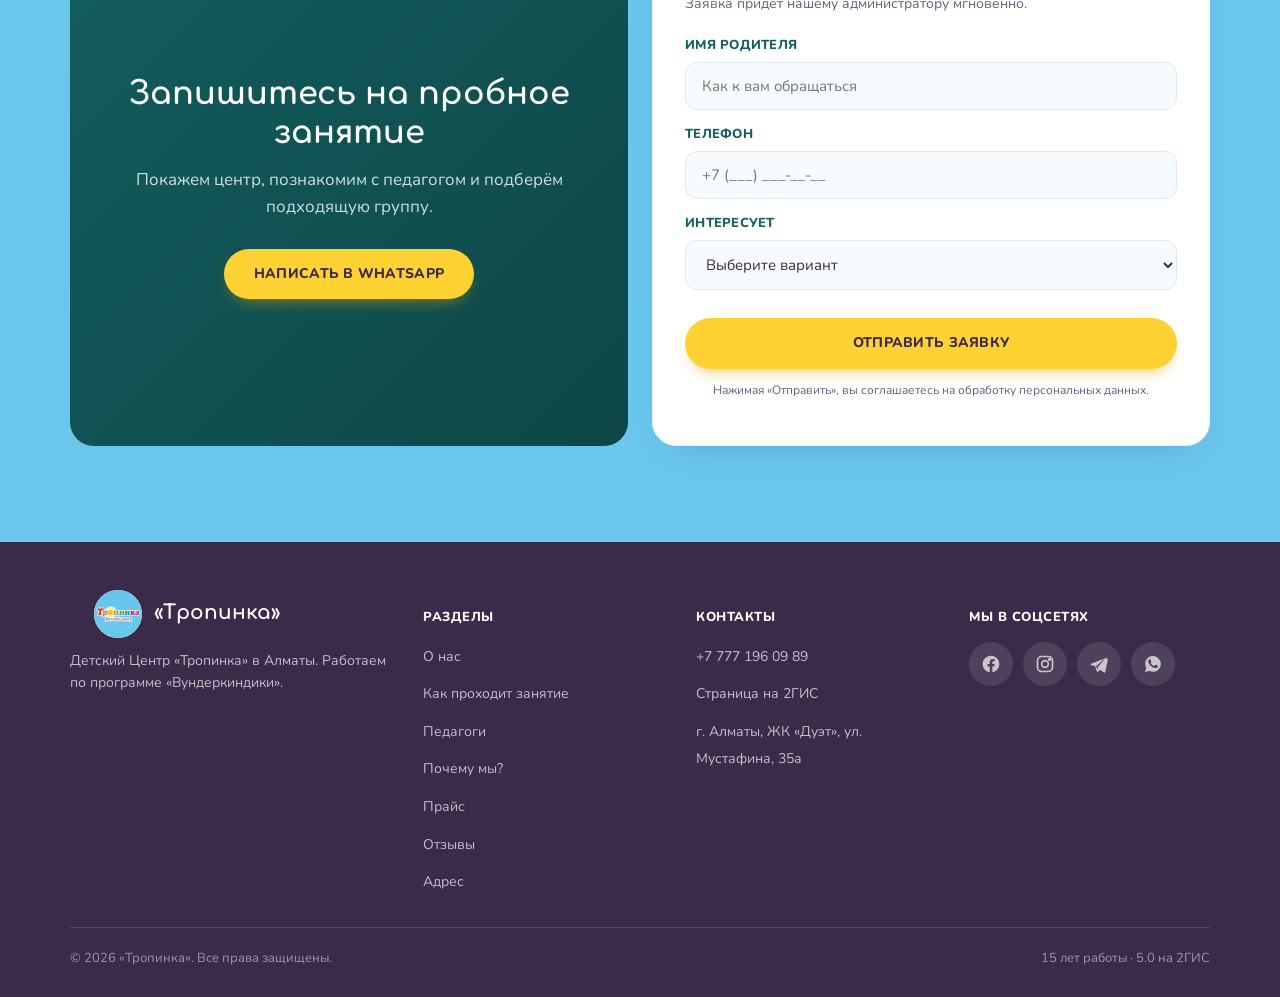
==== commit 367de597: "Fix hero height to match viewport exactly at all breakpoints Hero relied on fixed padding tuned for " ====
--- a/index.html
+++ b/index.html
@@ -51,7 +51,7 @@
      <script src="js/main.js?v=..."> tag below on every round that edits
      css/styles.css OR js/main.js — a version bump only on one of the two
      still fixes that one file specifically. -->
-<link rel="stylesheet" href="css/styles.css?v=23">
+<link rel="stylesheet" href="css/styles.css?v=24">
 
 <!-- Cloudflare Turnstile widget script (anti-spam on the lead form below).
      `async defer` — never blocks rendering or LCP. -->
--- a/css/styles.css
+++ b/css/styles.css
@@ -143,6 +143,12 @@
   --radius-card: 22px;
   --radius-card-lg: 24px;
   --container-max: 1180px;
+
+  /* Sticky header height — kept in sync with .site-header .container's
+     "height" at each breakpoint (719px/480px) below, and consumed by
+     .hero's min-height so the hero always fills exactly what's left of
+     the first viewport instead of drifting out of sync with it. */
+  --header-h: 84px;
 
   /* Tinted shadows — colored halo, never gray */
   --shadow-sun: 0 8px 18px -10px rgba(214, 164, 0, 0.9);
@@ -527,6 +533,18 @@
   background: var(--sky);
   padding: 44px 0 64px;
   overflow: hidden;
+  /* Round 22: the hero used to be sized purely by its own padding, tuned
+     once for one specific short phone (iPhone SE, 667px tall). On any
+     taller viewport that padding falls short of the actual screen, and
+     #about's top edge (its logo/eyebrow) ends up visible under the fold —
+     exactly the "кусок второго экрана" bug. Tying min-height to the
+     viewport instead (minus the sticky header, via --header-h) makes the
+     hero always fill precisely what's left of the first screen, at any
+     height, while a grid + align-content: center keeps the content block
+     vertically centered inside that space instead of stretched. */
+  display: grid;
+  align-content: center;
+  min-height: calc(100vh - var(--header-h));
 }
 @media (min-width: 960px) { .hero { padding: 56px 0 80px; } }
 
@@ -1542,6 +1560,7 @@
    below while the round logo mark keeps a fixed, never-shrinking size
    (flex-shrink: 0 on .logo-mark), so it never gets squeezed. */
 @media (max-width: 719px) {
+  :root { --header-h: 76px; }
   .site-header .container { gap: 10px; height: 76px; }
   .logo { font-size: 17px; gap: 8px; }
   .logo-mark { width: 42px; height: 42px; }
@@ -1549,6 +1568,7 @@
 /* Narrow phones (iPhone SE / small Android, ~320-480px): tighten further
    to avoid horizontal overflow. */
 @media (max-width: 480px) {
+  :root { --header-h: 72px; }
   .site-header .container { gap: 8px; height: 72px; }
   .logo { font-size: 14px; gap: 6px; }
   .logo-mark { width: 36px; height: 36px; }
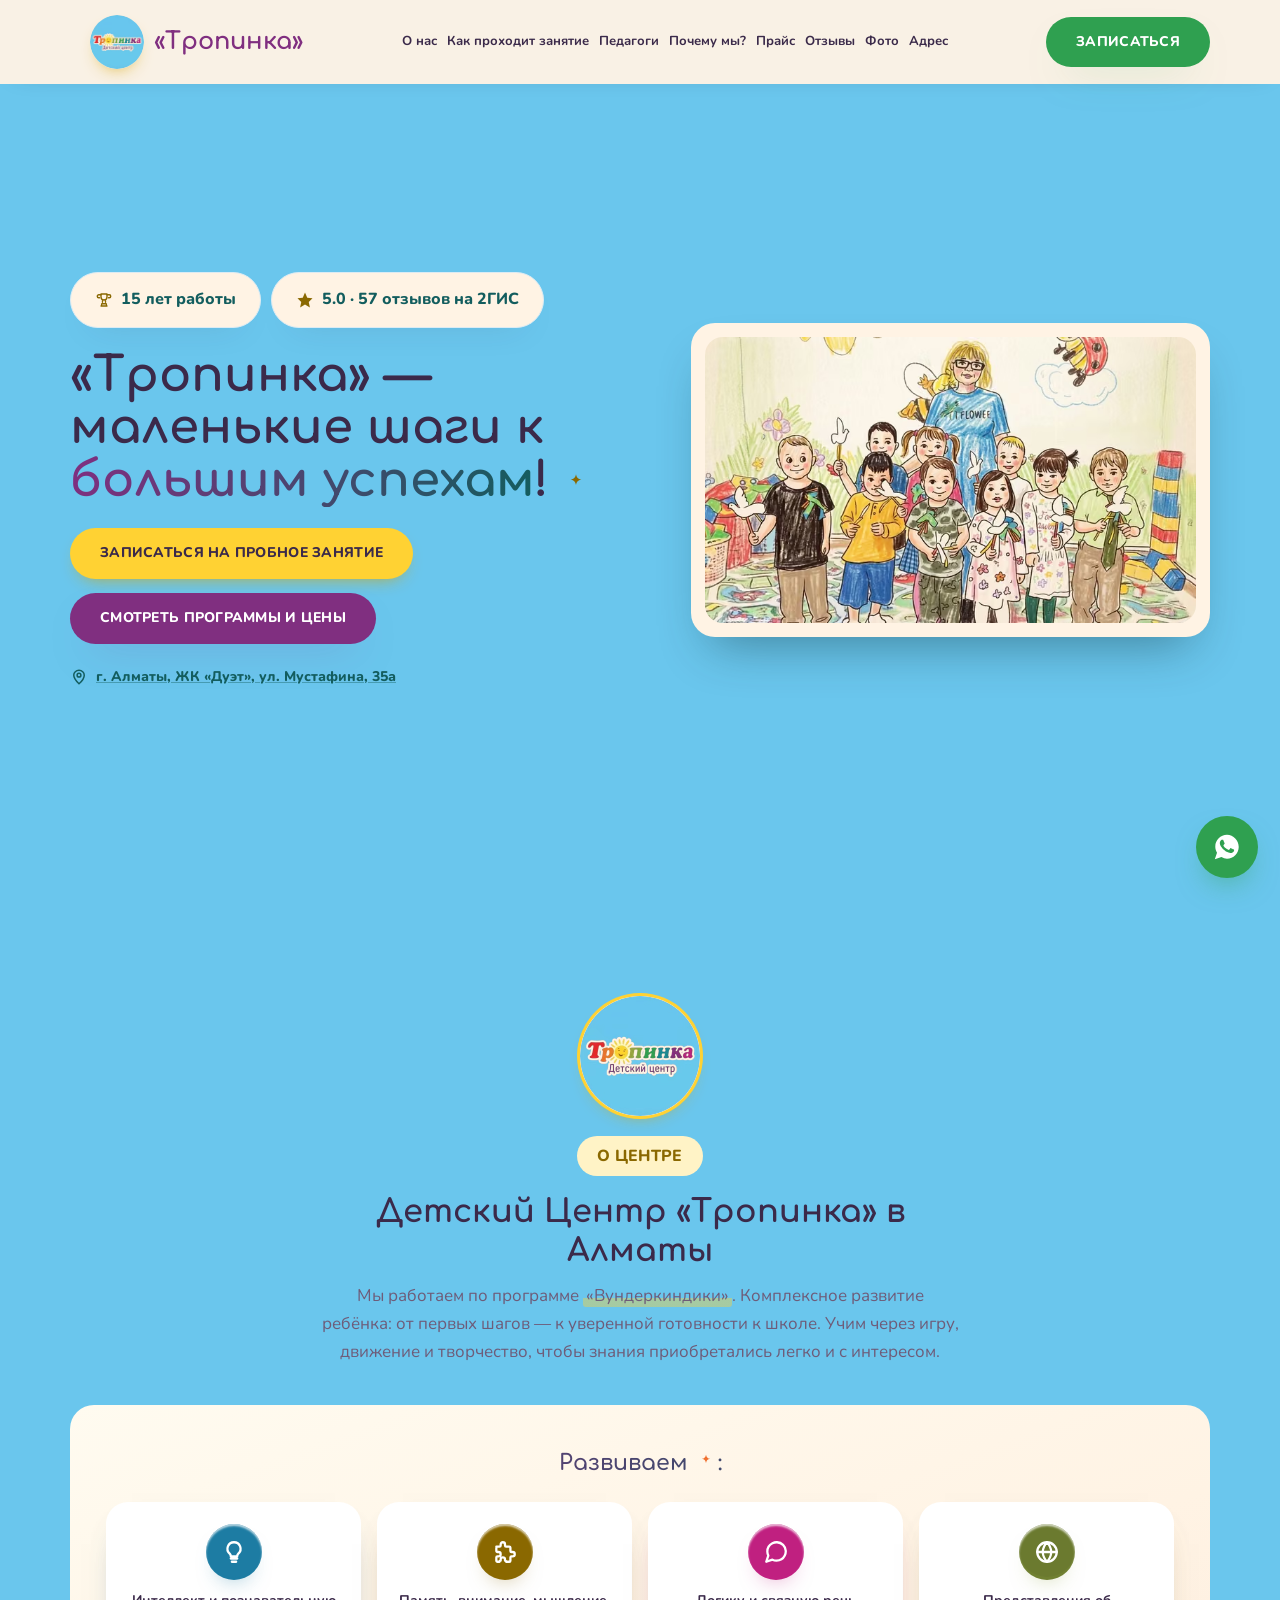
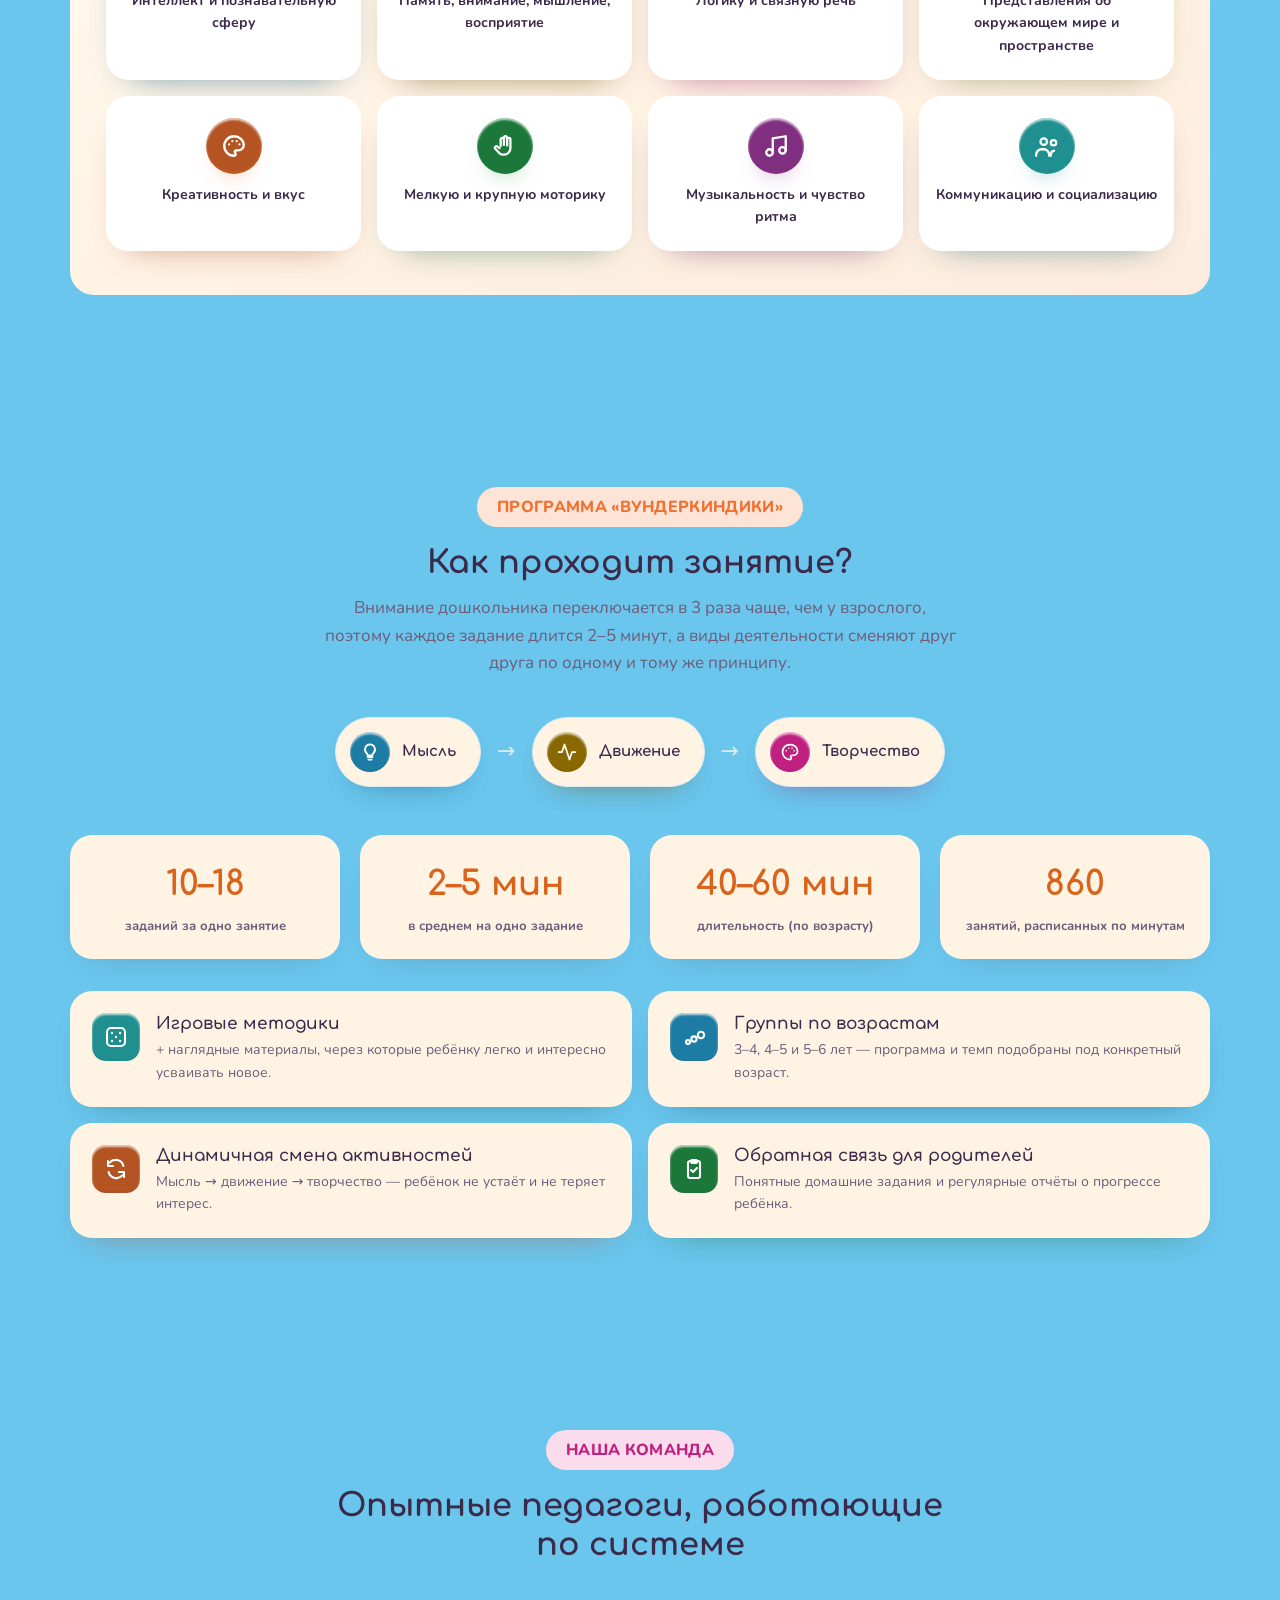
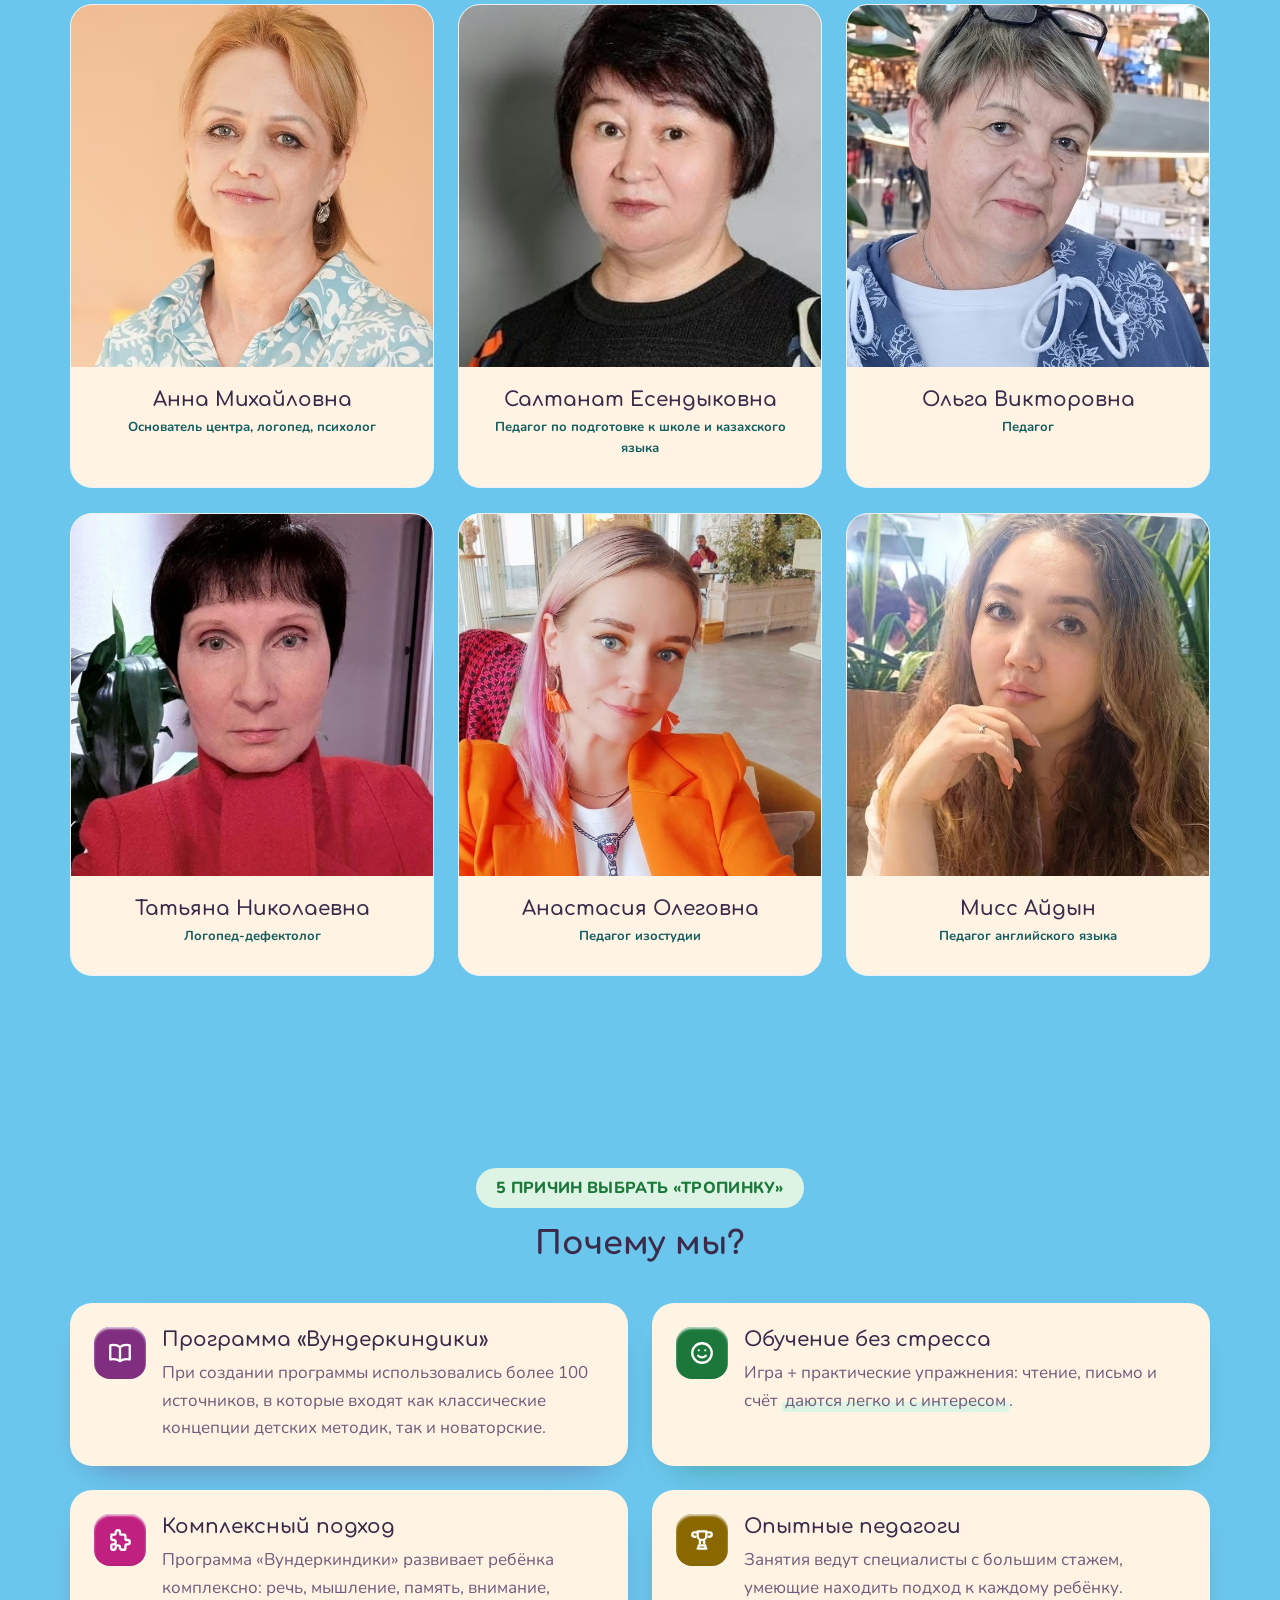
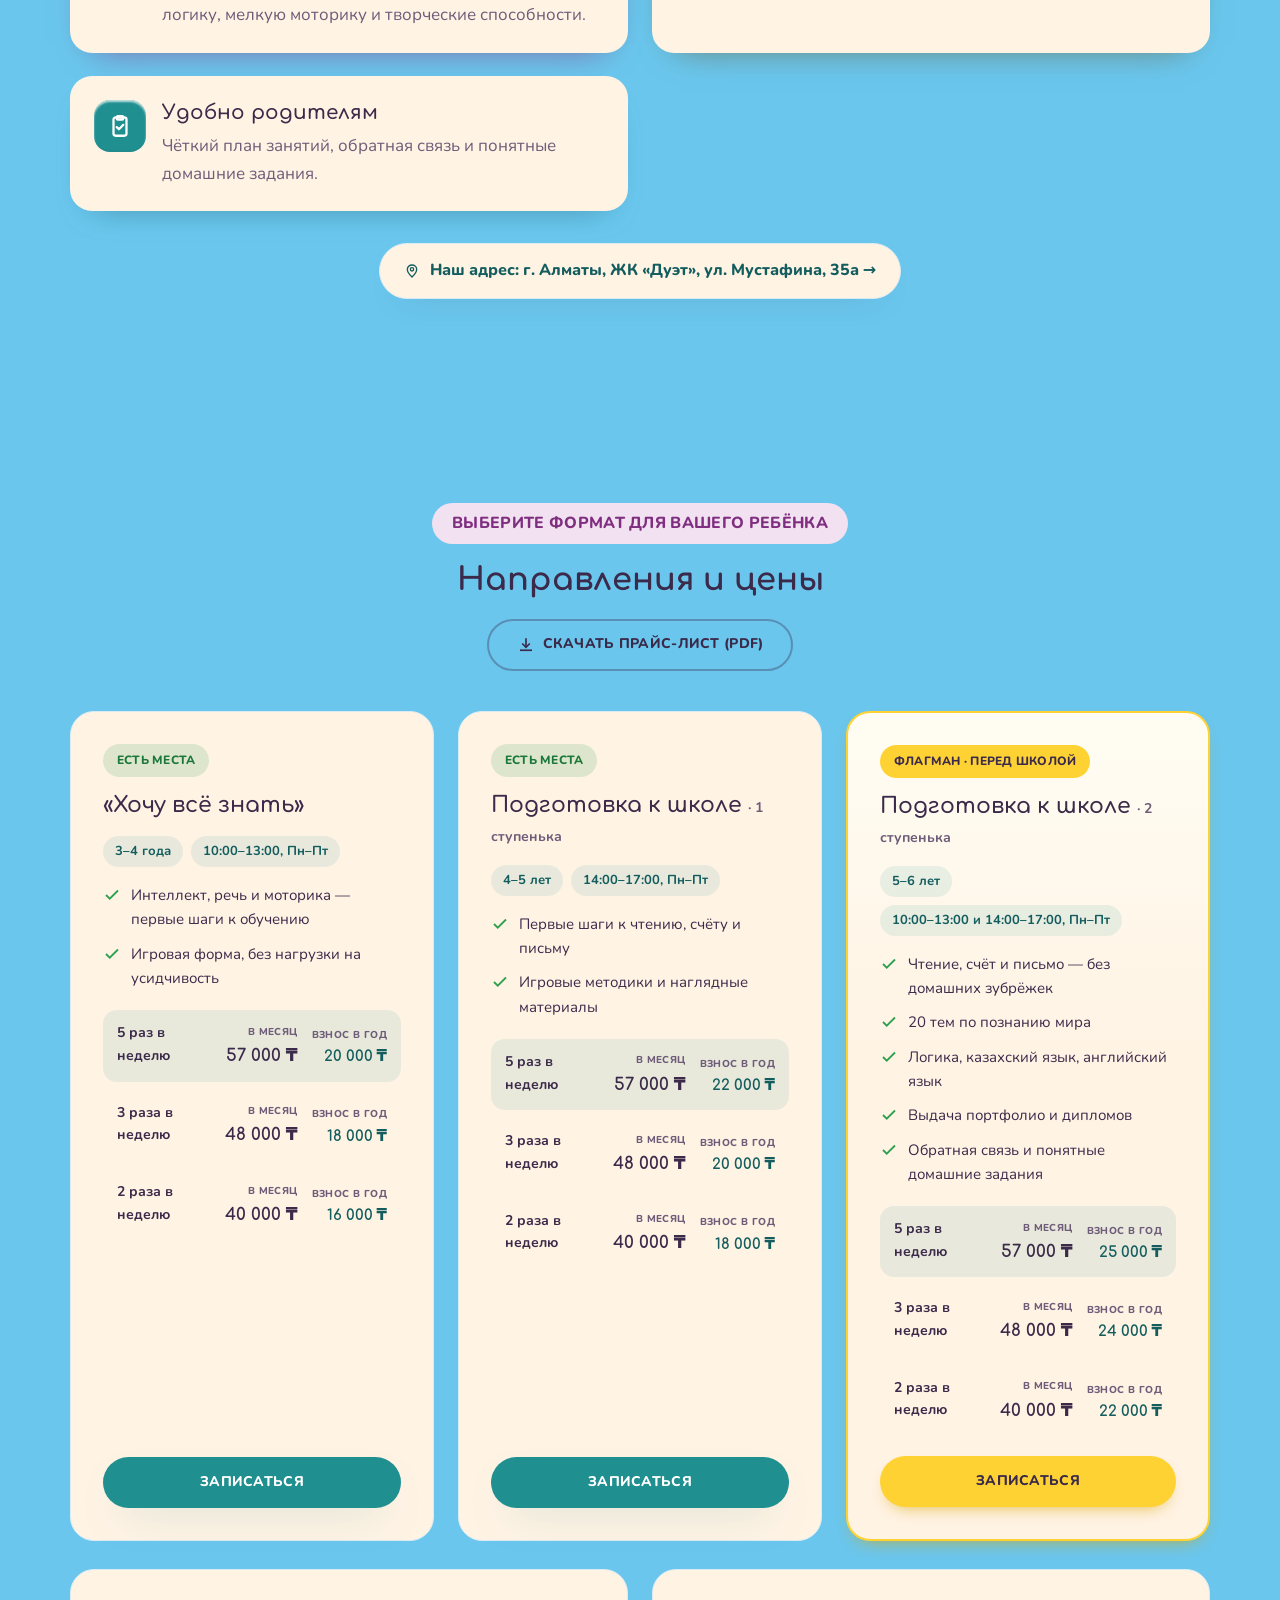
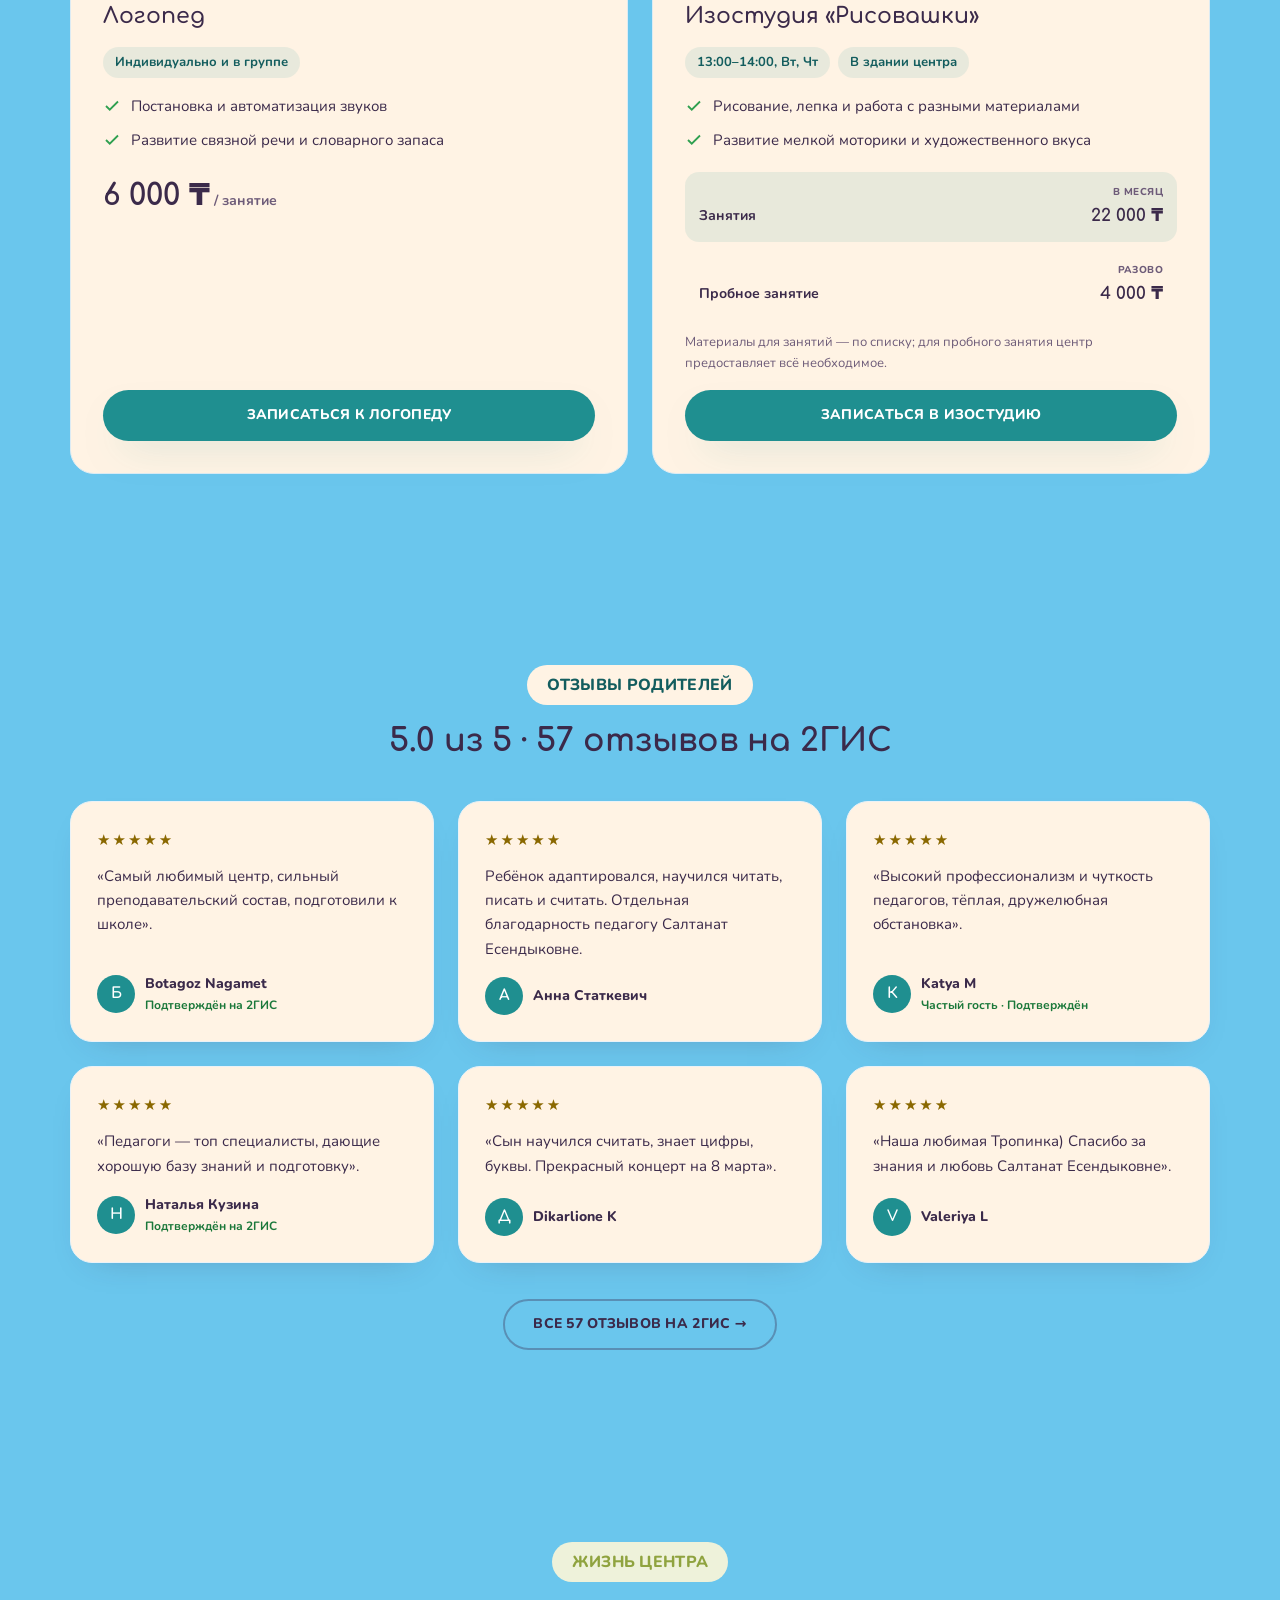
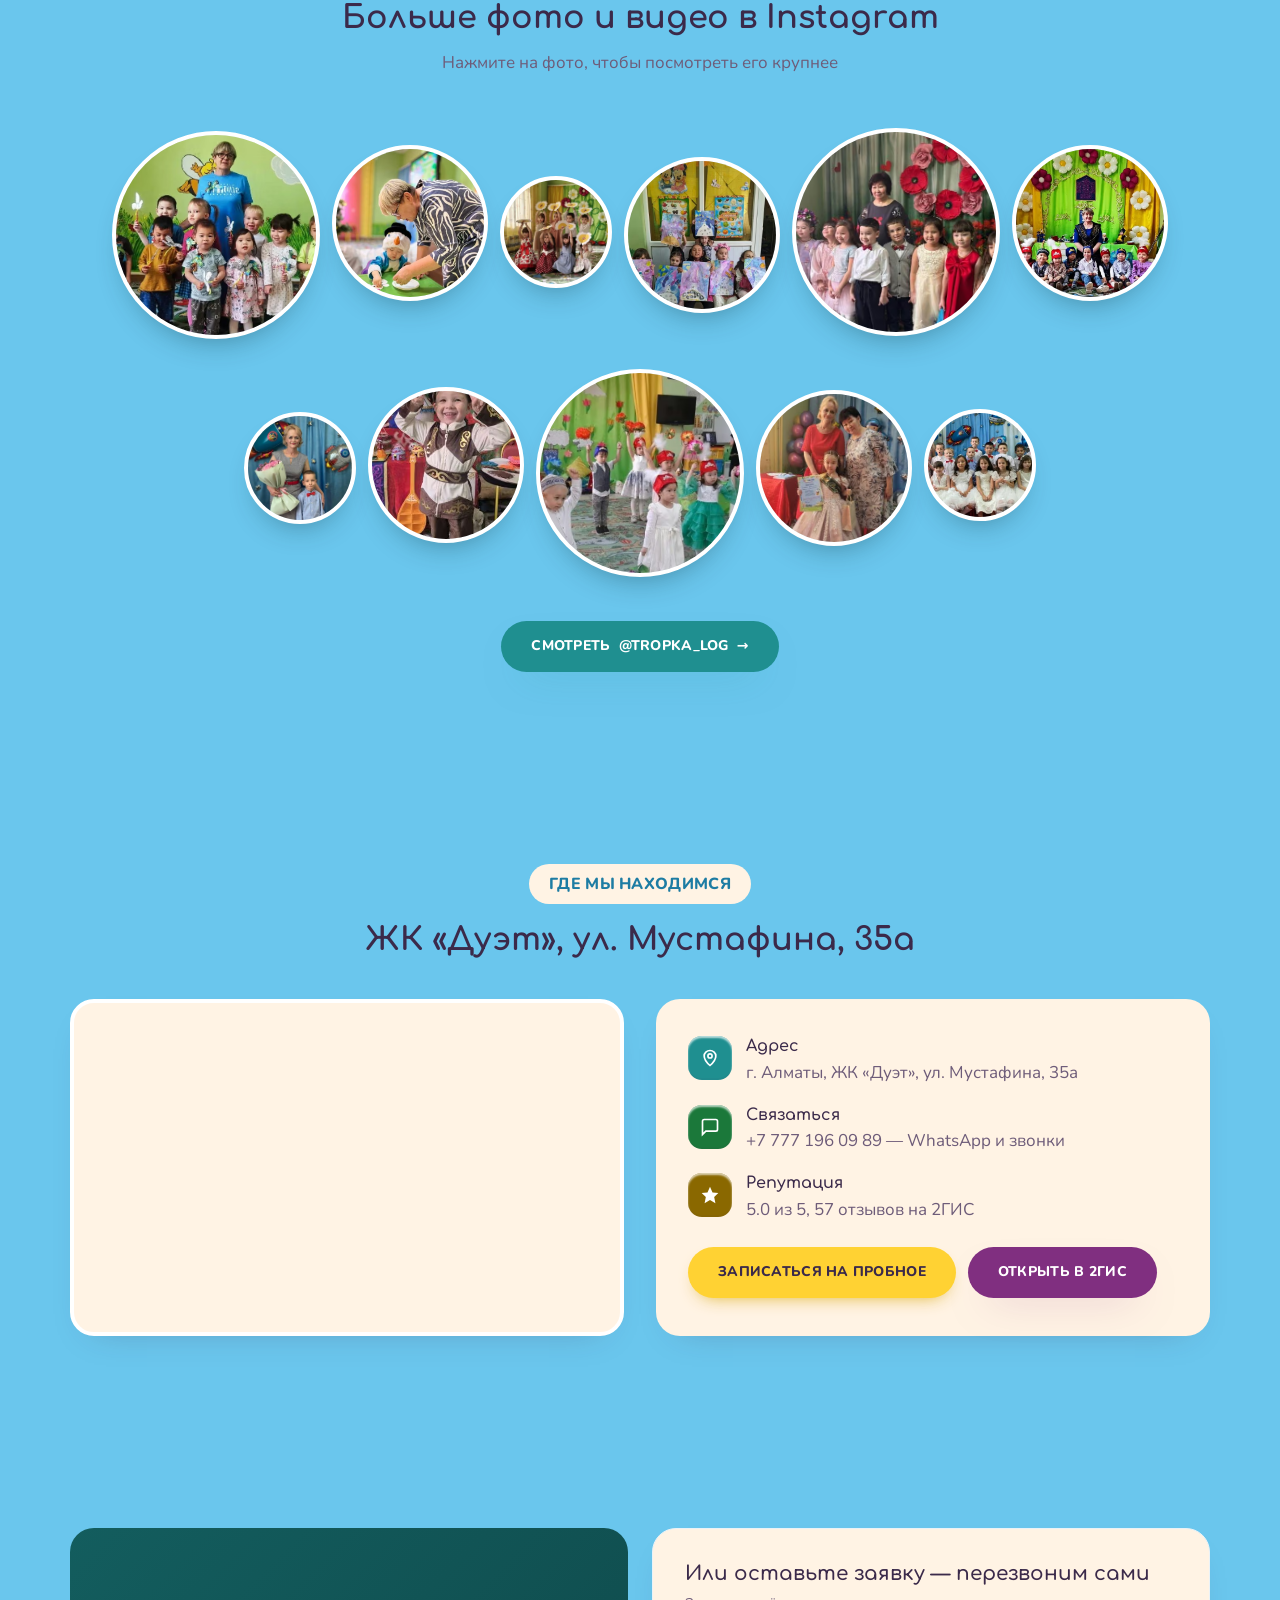
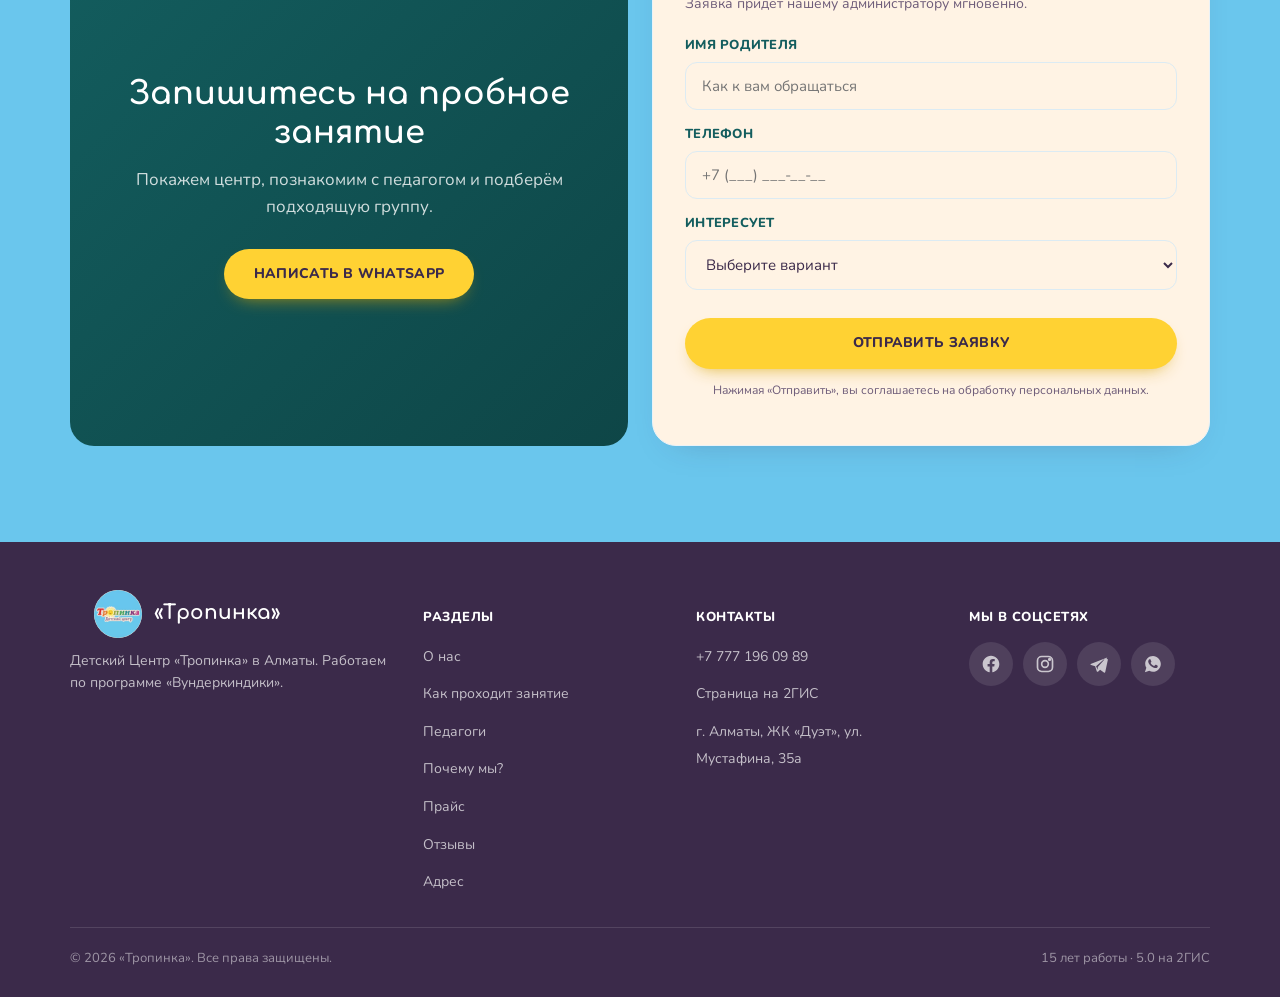
==== commit 560fa2e3: "Round 23: brand-approved visual tweaks — straight eyebrows, icon inversion, beige surfaces Remove ey" ====
--- a/index.html
+++ b/index.html
@@ -51,7 +51,7 @@
      <script src="js/main.js?v=..."> tag below on every round that edits
      css/styles.css OR js/main.js — a version bump only on one of the two
      still fixes that one file specifically. -->
-<link rel="stylesheet" href="css/styles.css?v=24">
+<link rel="stylesheet" href="css/styles.css?v=25">
 
 <!-- Cloudflare Turnstile widget script (anti-spam on the lead form below).
      `async defer` — never blocks rendering or LCP. -->
@@ -282,7 +282,7 @@
       </picture>
       <span class="eyebrow eyebrow-onblue">О ЦЕНТРЕ</span>
       <h2>Детский Центр «Тропинка» в Алматы</h2>
-      <p class="on-blue-muted">Мы работаем по программе <mark class="hl hl-sun">«Вундеркиндики»</mark>. Комплексное развитие ребёнка: от первых шагов — к уверенной готовности к школе. Учим через игру, движение и творчество, чтобы знания приобретались <mark class="hl hl-green">легко и с интересом</mark>.</p>
+      <p class="on-blue-muted">Мы работаем по программе <mark class="hl hl-soft">«Вундеркиндики»</mark>. Комплексное развитие ребёнка: от первых шагов — к уверенной готовности к школе. Учим через игру, движение и творчество, чтобы знания приобретались легко и с интересом.</p>
     </div>
 
     <div class="develop-section">
@@ -806,7 +806,7 @@
 
         <div class="location-actions">
           <a class="btn btn-primary wa-cta" data-msg="Здравствуйте! Подскажите, как к вам удобнее добраться в ЖК «Дуэт»?" href="#">Записаться на пробное</a>
-          <a class="btn btn-ghost" href="https://go.2gis.com/hM5Co" target="_blank" rel="noopener">Открыть в 2ГИС</a>
+          <a class="btn btn-purple" href="https://go.2gis.com/hM5Co" target="_blank" rel="noopener">Открыть в 2ГИС</a>
         </div>
       </div>
     </div>
--- a/css/styles.css
+++ b/css/styles.css
@@ -128,7 +128,18 @@
   --ink: #3B2A4A;         /* body text */
 
   /* Neutral support (systemic, not in the named palette) */
-  --surface: #F7FBFD;
+  /* Round 23: client disliked plain white card/component backgrounds
+     showing up against the blue page canvas everywhere except the
+     "Развиваем" icon grid — asked for that same warm beige site-wide.
+     --surface was a near-white blue tint (#F7FBFD); repointed to the
+     same beige used by .develop-section's gradient (#FFF3E4) so every
+     component that already uses this token (cards, form fields, price
+     rows, anchor block) picks it up in one place. Contrast checked:
+     --ink on this beige is ~11.9:1, --text-secondary ~5.5:1 — both
+     comfortably clear AA. .develop-item's own white cards are left
+     untouched — they're the reference this was matched against, not
+     a target to change. */
+  --surface: #FFF3E4;
   --border: #DCEBF3;
   --border-soft: #EAF2F7;
   --text-secondary: #6E5C79;
@@ -162,6 +173,15 @@
   --sun-dark: #8A6800;    /* star ratings, on-blue small labels */
   --green-text: #1B783A; /* "Есть места" badge, verified checkmark, form success */
   --sky-dark: #1D7CA3;    /* text-safe sky — icons/labels on pale sky tints */
+
+  /* Round 23: icon-badge inversion — background becomes the saturated
+     hue, icon glyph becomes white (client wanted the icons "brighter"
+     everywhere). --orange and --olive are too light for a white glyph
+     to clear 3:1 non-text contrast (2.97:1 / 2.81:1 measured), so — same
+     pattern as --sun-dark/--sky-dark/--green-text above — darker,
+     icon-only variants exist here. White-on-these measured ~5:1. */
+  --orange-dark: #B45423;
+  --olive-dark: #6B7A2F;
 
   /* Pastel tints — same 8 rotating hues, mixed ~90% into white. Used for
      sticker eyebrows, icon badges and section washes that want to read as
@@ -212,6 +232,16 @@
   font-size: 17px;
   line-height: 1.62;
   color: var(--ink);
+  /* Round 23: safety net for the "text runs off the edge on mobile"
+     report — re-tested 320–1440px with real fonts/images and found 0px
+     overflow anywhere on this build, so the visible bug is most likely
+     an older, not-yet-redeployed version still live on
+     tropinka.pages.dev (see the cache-busting note at the top of this
+     file — this is exactly the class of bug that note exists for).
+     Adding this site-wide regardless: any future long unbroken word
+     (a name, an email, a URL typed into content) now wraps instead of
+     forcing width, at zero visual cost to current content. */
+  overflow-wrap: break-word;
   /* Round 20: client confirmed she means the actual brand blue
      (--sky, #6AC6ED) sitewide, not a pale wash — an earlier pass here
      used --sky-tint (a ~90%-white version) and it read as barely-there.
@@ -268,6 +298,10 @@
    automatically consistent everywhere, not just #location) from 12px to
    14/16px and scaled padding/spacing to match, closing some of the gap
    to the 30–32px h2 without it competing with the heading. */
+/* Round 23: client called the eyebrow's slight tilt "crooked" — every
+   `transform: rotate(...)` below (base rule, per-section overrides, and
+   the .section-head.center override) is dropped so all eyebrow chips
+   sit perfectly straight everywhere. */
 .eyebrow {
   display: inline-block;
   font-family: var(--font-body);
@@ -278,7 +312,6 @@
   padding: 8px 18px;
   border-radius: var(--radius-pill);
   margin-bottom: 16px;
-  transform: rotate(-1.6deg);
   background: var(--sea-tint);
   color: var(--sea-dark);
 }
@@ -287,9 +320,9 @@
 }
 .eyebrow-onblue { color: var(--sea-dark); background: var(--sea-tint); }
 #about .eyebrow { background: var(--sun-tint); color: var(--sun-dark); }
-#how-it-works .eyebrow { background: var(--orange-tint); color: var(--orange); transform: rotate(1.4deg); }
+#how-it-works .eyebrow { background: var(--orange-tint); color: var(--orange); }
 #teachers .eyebrow { background: var(--raspberry-tint); color: var(--raspberry); }
-#why-us .eyebrow { background: var(--green-tint); color: var(--green-text); transform: rotate(1.4deg); }
+#why-us .eyebrow { background: var(--green-tint); color: var(--green-text); }
 #programs .eyebrow { background: var(--plum-tint); color: var(--plum); }
 /* Round 20: #reviews and #location used to sit on plain/near-white
    sections, so their sea-tint/sky-tint pills read as clear pastel chips.
@@ -299,10 +332,9 @@
    white pill instead — still reads as their section's "sticker",
    pops cleanly against the blue canvas, and keeps its existing text
    color (already AA-safe on white). */
-#reviews .eyebrow { background: var(--white); color: var(--sea-dark); }
-#gallery .eyebrow { background: var(--olive-tint); color: var(--olive); transform: rotate(1.4deg); }
-#location .eyebrow { background: var(--white); color: var(--sky-dark); }
-.section-head.center .eyebrow { transform: rotate(-1.6deg); }
+#reviews .eyebrow { background: var(--surface); color: var(--sea-dark); }
+#gallery .eyebrow { background: var(--olive-tint); color: var(--olive); }
+#location .eyebrow { background: var(--surface); color: var(--sky-dark); }
 .on-blue-muted { color: var(--text-secondary) !important; }
 .section-head .on-blue-muted { margin-top: 12px; }
 .caption {
@@ -328,6 +360,20 @@
 }
 mark.hl-sun { --hl-color: var(--sun-tint); }
 mark.hl-green { --hl-color: var(--green-tint); }
+/* Round 23: client disliked the About paragraph having two highlighted
+   phrases at once — dropped the second (was hl-green on "легко и с
+   интересом") back to plain text and asked for "«Вундеркиндики»" to
+   stay marked but softer. This variant halves the swipe's opacity and
+   narrows its coverage (62% vs the base 56%) instead of a flat tint. */
+mark.hl-soft {
+  background: none;
+  background-image: linear-gradient(180deg, transparent 62%, rgba(255, 210, 51, 0.4) 62%);
+  color: inherit;
+  padding: 0 3px;
+  border-radius: 3px;
+  box-decoration-break: clone;
+  -webkit-box-decoration-break: clone;
+}
 
 .container {
   max-width: var(--container-max);
@@ -463,7 +509,7 @@
   position: sticky;
   top: 0;
   z-index: 50;
-  background: rgba(255, 255, 255, 0.96);
+  background: rgba(255, 243, 228, 0.96);
   backdrop-filter: blur(10px);
   box-shadow: 0 4px 24px -18px rgba(11, 49, 56, 0.4);
 }
@@ -488,7 +534,7 @@
   height: 54px;
   border-radius: 50%;
   object-fit: cover;
-  background: #fff;
+  background: var(--surface);
   box-shadow: var(--shadow-sun);
   flex-shrink: 0;
 }
@@ -581,7 +627,7 @@
   display: inline-flex;
   align-items: center;
   gap: 8px;
-  background: var(--white);
+  background: var(--surface);
   border: 1px solid var(--border);
   border-radius: var(--radius-pill);
   padding: 12px 20px;
@@ -648,7 +694,7 @@
 
 .hero-media { position: relative; }
 .hero-media-card {
-  background: var(--white);
+  background: var(--surface);
   border-radius: var(--radius-card-lg);
   box-shadow: 0 26px 50px -20px rgba(11, 49, 56, 0.45);
   padding: 14px;
@@ -743,7 +789,7 @@
 
 .about-logo {
   border-radius: 50%;
-  background: #fff;
+  background: var(--surface);
   /* Solid gold ring (brand --sun) via box-shadow spread, not `border` —
      keeps the 120×120 box size exact instead of growing it. */
   box-shadow: 0 0 0 3px var(--sun), var(--shadow-sun);
@@ -819,14 +865,19 @@
   box-shadow: inset 0 -3px 0 rgba(59,42,74,0.05), inset 0 2px 2px rgba(255,255,255,0.7);
 }
 .develop-icon svg { stroke-width: 2.1; }
-.develop-item:nth-child(8n+1) .develop-icon { background: var(--sky-tint); color: var(--sky-dark); box-shadow: inset 0 -3px 0 rgba(29,124,163,0.12), inset 0 2px 2px rgba(255,255,255,0.7), 0 12px 22px -14px rgba(29,124,163,0.55); }
-.develop-item:nth-child(8n+2) .develop-icon { background: var(--sun-tint); color: var(--sun-dark); box-shadow: inset 0 -3px 0 rgba(138,104,0,0.12), inset 0 2px 2px rgba(255,255,255,0.7), 0 12px 22px -14px rgba(138,104,0,0.5); }
-.develop-item:nth-child(8n+3) .develop-icon { background: var(--raspberry-tint); color: var(--raspberry); box-shadow: inset 0 -3px 0 rgba(192,32,128,0.12), inset 0 2px 2px rgba(255,255,255,0.7), 0 12px 22px -14px rgba(192,32,128,0.5); }
-.develop-item:nth-child(8n+4) .develop-icon { background: var(--olive-tint); color: var(--olive); box-shadow: inset 0 -3px 0 rgba(143,163,63,0.14), inset 0 2px 2px rgba(255,255,255,0.7), 0 12px 22px -14px rgba(143,163,63,0.5); }
-.develop-item:nth-child(8n+5) .develop-icon { background: var(--orange-tint); color: var(--orange); box-shadow: inset 0 -3px 0 rgba(240,112,47,0.12), inset 0 2px 2px rgba(255,255,255,0.7), 0 12px 22px -14px rgba(240,112,47,0.5); }
-.develop-item:nth-child(8n+6) .develop-icon { background: var(--green-tint); color: var(--green-text); box-shadow: inset 0 -3px 0 rgba(27,120,58,0.12), inset 0 2px 2px rgba(255,255,255,0.7), 0 12px 22px -14px rgba(47,160,80,0.5); }
-.develop-item:nth-child(8n+7) .develop-icon { background: var(--plum-tint); color: var(--plum); box-shadow: inset 0 -3px 0 rgba(128,47,128,0.12), inset 0 2px 2px rgba(255,255,255,0.7), 0 12px 22px -14px rgba(128,47,128,0.5); }
-.develop-item:nth-child(8n+8) .develop-icon { background: var(--sea-tint); color: var(--sea); box-shadow: inset 0 -3px 0 rgba(31,143,144,0.14), inset 0 2px 2px rgba(255,255,255,0.7), 0 12px 22px -14px rgba(31,143,144,0.5); }
+/* Round 23: client wanted the icon badges brighter — inverted each one
+   (fill becomes the saturated/text-safe hue, glyph becomes white)
+   instead of pale tint + colored outline. See the --orange-dark/
+   --olive-dark tokens above for why those two hues specifically use a
+   darker fill than their plain palette color. */
+.develop-item:nth-child(8n+1) .develop-icon { background: var(--sky-dark); color: var(--white); box-shadow: inset 0 -3px 0 rgba(29,124,163,0.12), inset 0 2px 2px rgba(255,255,255,0.7), 0 12px 22px -14px rgba(29,124,163,0.55); }
+.develop-item:nth-child(8n+2) .develop-icon { background: var(--sun-dark); color: var(--white); box-shadow: inset 0 -3px 0 rgba(138,104,0,0.12), inset 0 2px 2px rgba(255,255,255,0.7), 0 12px 22px -14px rgba(138,104,0,0.5); }
+.develop-item:nth-child(8n+3) .develop-icon { background: var(--raspberry); color: var(--white); box-shadow: inset 0 -3px 0 rgba(192,32,128,0.12), inset 0 2px 2px rgba(255,255,255,0.7), 0 12px 22px -14px rgba(192,32,128,0.5); }
+.develop-item:nth-child(8n+4) .develop-icon { background: var(--olive-dark); color: var(--white); box-shadow: inset 0 -3px 0 rgba(143,163,63,0.14), inset 0 2px 2px rgba(255,255,255,0.7), 0 12px 22px -14px rgba(143,163,63,0.5); }
+.develop-item:nth-child(8n+5) .develop-icon { background: var(--orange-dark); color: var(--white); box-shadow: inset 0 -3px 0 rgba(240,112,47,0.12), inset 0 2px 2px rgba(255,255,255,0.7), 0 12px 22px -14px rgba(240,112,47,0.5); }
+.develop-item:nth-child(8n+6) .develop-icon { background: var(--green-text); color: var(--white); box-shadow: inset 0 -3px 0 rgba(27,120,58,0.12), inset 0 2px 2px rgba(255,255,255,0.7), 0 12px 22px -14px rgba(47,160,80,0.5); }
+.develop-item:nth-child(8n+7) .develop-icon { background: var(--plum); color: var(--white); box-shadow: inset 0 -3px 0 rgba(128,47,128,0.12), inset 0 2px 2px rgba(255,255,255,0.7), 0 12px 22px -14px rgba(128,47,128,0.5); }
+.develop-item:nth-child(8n+8) .develop-icon { background: var(--sea); color: var(--white); box-shadow: inset 0 -3px 0 rgba(31,143,144,0.14), inset 0 2px 2px rgba(255,255,255,0.7), 0 12px 22px -14px rgba(31,143,144,0.5); }
 
 /* ==========================================================================
    How a lesson works — timeline
@@ -844,7 +895,7 @@
   display: flex;
   align-items: center;
   gap: 12px;
-  background: var(--white);
+  background: var(--surface);
   border: 1px solid var(--border);
   border-radius: var(--radius-pill);
   padding: 14px 24px 14px 14px;
@@ -862,11 +913,11 @@
 }
 .flow-step .icon svg { stroke-width: 2.1; }
 .flow-step:nth-child(1) { box-shadow: 0 14px 28px -22px rgba(29,124,163,0.7), var(--shadow-card); }
-.flow-step:nth-child(1) .icon { background: var(--sky-tint); color: var(--sky-dark); }
+.flow-step:nth-child(1) .icon { background: var(--sky-dark); color: var(--white); }
 .flow-step:nth-child(3) { box-shadow: 0 14px 28px -22px rgba(138,104,0,0.7), var(--shadow-card); }
-.flow-step:nth-child(3) .icon { background: var(--sun-tint); color: var(--sun-dark); }
+.flow-step:nth-child(3) .icon { background: var(--sun-dark); color: var(--white); }
 .flow-step:nth-child(5) { box-shadow: 0 14px 28px -22px rgba(192,32,128,0.6), var(--shadow-card); }
-.flow-step:nth-child(5) .icon { background: var(--raspberry-tint); color: var(--raspberry); }
+.flow-step:nth-child(5) .icon { background: var(--raspberry); color: var(--white); }
 .flow-step strong { font-family: var(--font-display); font-size: 15px; }
 .flow-arrow { color: var(--border); font-size: 22px; }
 
@@ -879,7 +930,7 @@
 .stat-box {
   text-align: center;
   padding: 22px 16px;
-  background: #fff;
+  background: var(--surface);
   border-radius: var(--radius-card);
   box-shadow: var(--shadow-card);
 }
@@ -905,7 +956,7 @@
   display: flex;
   gap: 16px;
   align-items: flex-start;
-  background: var(--white);
+  background: var(--surface);
   border-radius: var(--radius-card);
   padding: 22px;
   box-shadow: var(--shadow-card);
@@ -925,10 +976,10 @@
   box-shadow: inset 0 -2px 0 rgba(59,42,74,0.05), inset 0 2px 2px rgba(255,255,255,0.7);
 }
 .approach-icon svg { stroke-width: 2.1; }
-.approach-item:nth-child(1) .approach-icon { background: var(--sea-tint); color: var(--sea); }
-.approach-item:nth-child(2) .approach-icon { background: var(--sky-tint); color: var(--sky-dark); }
-.approach-item:nth-child(3) .approach-icon { background: var(--orange-tint); color: var(--orange); }
-.approach-item:nth-child(4) .approach-icon { background: var(--green-tint); color: var(--green-text); }
+.approach-item:nth-child(1) .approach-icon { background: var(--sea); color: var(--white); }
+.approach-item:nth-child(2) .approach-icon { background: var(--sky-dark); color: var(--white); }
+.approach-item:nth-child(3) .approach-icon { background: var(--orange-dark); color: var(--white); }
+.approach-item:nth-child(4) .approach-icon { background: var(--green-text); color: var(--white); }
 .approach-item h3 { font-size: 17px; margin-bottom: 4px; }
 .approach-item p { font-size: 14px; color: var(--text-secondary); margin: 0; }
 
@@ -940,7 +991,7 @@
 
 .program-card {
   position: relative;
-  background: var(--white);
+  background: var(--surface);
   border: 1px solid var(--border);
   border-radius: var(--radius-card-lg);
   padding: 32px;
@@ -951,7 +1002,7 @@
 .program-card.flagship {
   border: 2px solid var(--sun);
   box-shadow: var(--shadow-sun);
-  background: linear-gradient(180deg, #FFFDF3, var(--white) 40%);
+  background: linear-gradient(180deg, #FFFDF3, var(--surface) 40%);
 }
 .program-card .badge { align-self: flex-start; margin-bottom: 14px; }
 .program-card h3 { font-size: 22px; margin-bottom: 6px; }
@@ -1053,7 +1104,7 @@
   justify-content: space-between;
   align-items: center;
   padding: 14px 18px;
-  background: var(--white);
+  background: var(--surface);
   border: 1px solid var(--border);
   border-radius: 14px;
   font-weight: 700;
@@ -1090,7 +1141,7 @@
   display: flex;
   gap: 16px;
   align-items: flex-start;
-  background: #fff;
+  background: var(--surface);
   border-radius: var(--radius-card);
   padding: 24px;
   box-shadow: var(--shadow-card);
@@ -1111,11 +1162,11 @@
   box-shadow: inset 0 -2px 0 rgba(59,42,74,0.05), inset 0 2px 2px rgba(255,255,255,0.7);
 }
 .trust-card .icon-wrap svg { stroke-width: 2.1; }
-.trust-card:nth-child(1) .icon-wrap { background: var(--plum-tint); color: var(--plum); }
-.trust-card:nth-child(2) .icon-wrap { background: var(--green-tint); color: var(--green-text); }
-.trust-card:nth-child(3) .icon-wrap { background: var(--raspberry-tint); color: var(--raspberry); }
-.trust-card:nth-child(4) .icon-wrap { background: var(--sun-tint); color: var(--sun-dark); }
-.trust-card:nth-child(5) .icon-wrap { background: var(--sea-tint); color: var(--sea); }
+.trust-card:nth-child(1) .icon-wrap { background: var(--plum); color: var(--white); }
+.trust-card:nth-child(2) .icon-wrap { background: var(--green-text); color: var(--white); }
+.trust-card:nth-child(3) .icon-wrap { background: var(--raspberry); color: var(--white); }
+.trust-card:nth-child(4) .icon-wrap { background: var(--sun-dark); color: var(--white); }
+.trust-card:nth-child(5) .icon-wrap { background: var(--sea); color: var(--white); }
 .trust-card h3 { margin-bottom: 6px; }
 .trust-card p { color: var(--text-secondary); margin: 0; }
 
@@ -1124,7 +1175,7 @@
    ========================================================================== */
 
 .review-card {
-  background: var(--white);
+  background: var(--surface);
   border: 1px solid var(--border-soft);
   border-radius: var(--radius-card);
   padding: 26px;
@@ -1164,7 +1215,7 @@
    ========================================================================== */
 
 .teacher-card {
-  background: var(--white);
+  background: var(--surface);
   border: 1px solid var(--border-soft);
   border-radius: var(--radius-card);
   overflow: hidden;
@@ -1311,7 +1362,7 @@
   height: 46px;
   border-radius: 50%;
   border: none;
-  background: #fff;
+  background: var(--surface);
   color: var(--ink);
   font-size: 24px;
   line-height: 1;
@@ -1345,7 +1396,7 @@
   flex-direction: column;
   justify-content: center;
   gap: 18px;
-  background: #fff;
+  background: var(--surface);
   border-radius: var(--radius-card-lg);
   padding: 32px;
   box-shadow: var(--shadow-card);
@@ -1361,9 +1412,9 @@
   flex-shrink: 0;
   box-shadow: inset 0 -2px 0 rgba(59,42,74,0.05), inset 0 2px 2px rgba(255,255,255,0.7);
 }
-.location-row:nth-child(1) .icon-wrap { background: var(--sea-tint); color: var(--sea); }
-.location-row:nth-child(2) .icon-wrap { background: var(--green-tint); color: var(--green-text); }
-.location-row:nth-child(3) .icon-wrap { background: var(--sun-tint); color: var(--sun-dark); }
+.location-row:nth-child(1) .icon-wrap { background: var(--sea); color: var(--white); }
+.location-row:nth-child(2) .icon-wrap { background: var(--green-text); color: var(--white); }
+.location-row:nth-child(3) .icon-wrap { background: var(--sun-dark); color: var(--white); }
 .location-row h3 { font-size: 16px; margin-bottom: 2px; }
 .location-row p { color: var(--text-secondary); margin: 0; }
 .location-actions { display: flex; flex-wrap: wrap; gap: 12px; margin-top: 6px; }
@@ -1399,7 +1450,7 @@
    ========================================================================== */
 
 .lead-form {
-  background: var(--white);
+  background: var(--surface);
   border: 1px solid var(--border-soft);
   border-radius: var(--radius-card-lg);
   padding: 32px;
@@ -1475,7 +1526,7 @@
 }
 @media (min-width: 720px) { .footer-grid { grid-template-columns: minmax(0,1.2fr) minmax(0,0.9fr) minmax(0,0.9fr) minmax(0,0.9fr); } }
 .footer-logo { display: flex; align-items: center; gap: 12px; font-family: var(--font-display); font-weight: 700; font-size: 20px; color: var(--white); margin-bottom: 12px; }
-.footer-logo img { border-radius: 50%; background: #fff; }
+.footer-logo img { border-radius: 50%; background: var(--surface); }
 .footer-about { max-width: 320px; font-size: 14px; }
 .footer-col h4 { font-family: var(--font-body); font-weight: 800; font-size: 13px; text-transform: uppercase; letter-spacing: 0.04em; color: var(--white); margin-bottom: 14px; }
 .footer-col ul { display: flex; flex-direction: column; gap: 10px; }
@@ -1548,7 +1599,7 @@
   height: 44px;
   border-radius: 12px;
   border: 1px solid var(--border);
-  background: var(--white);
+  background: var(--surface);
   align-items: center;
   justify-content: center;
 }
@@ -1589,7 +1640,7 @@
 .mobile-nav {
   position: fixed;
   inset: 76px 0 0 0;
-  background: var(--white);
+  background: var(--surface);
   z-index: 49;
   padding: 24px 20px;
   overflow-y: auto;
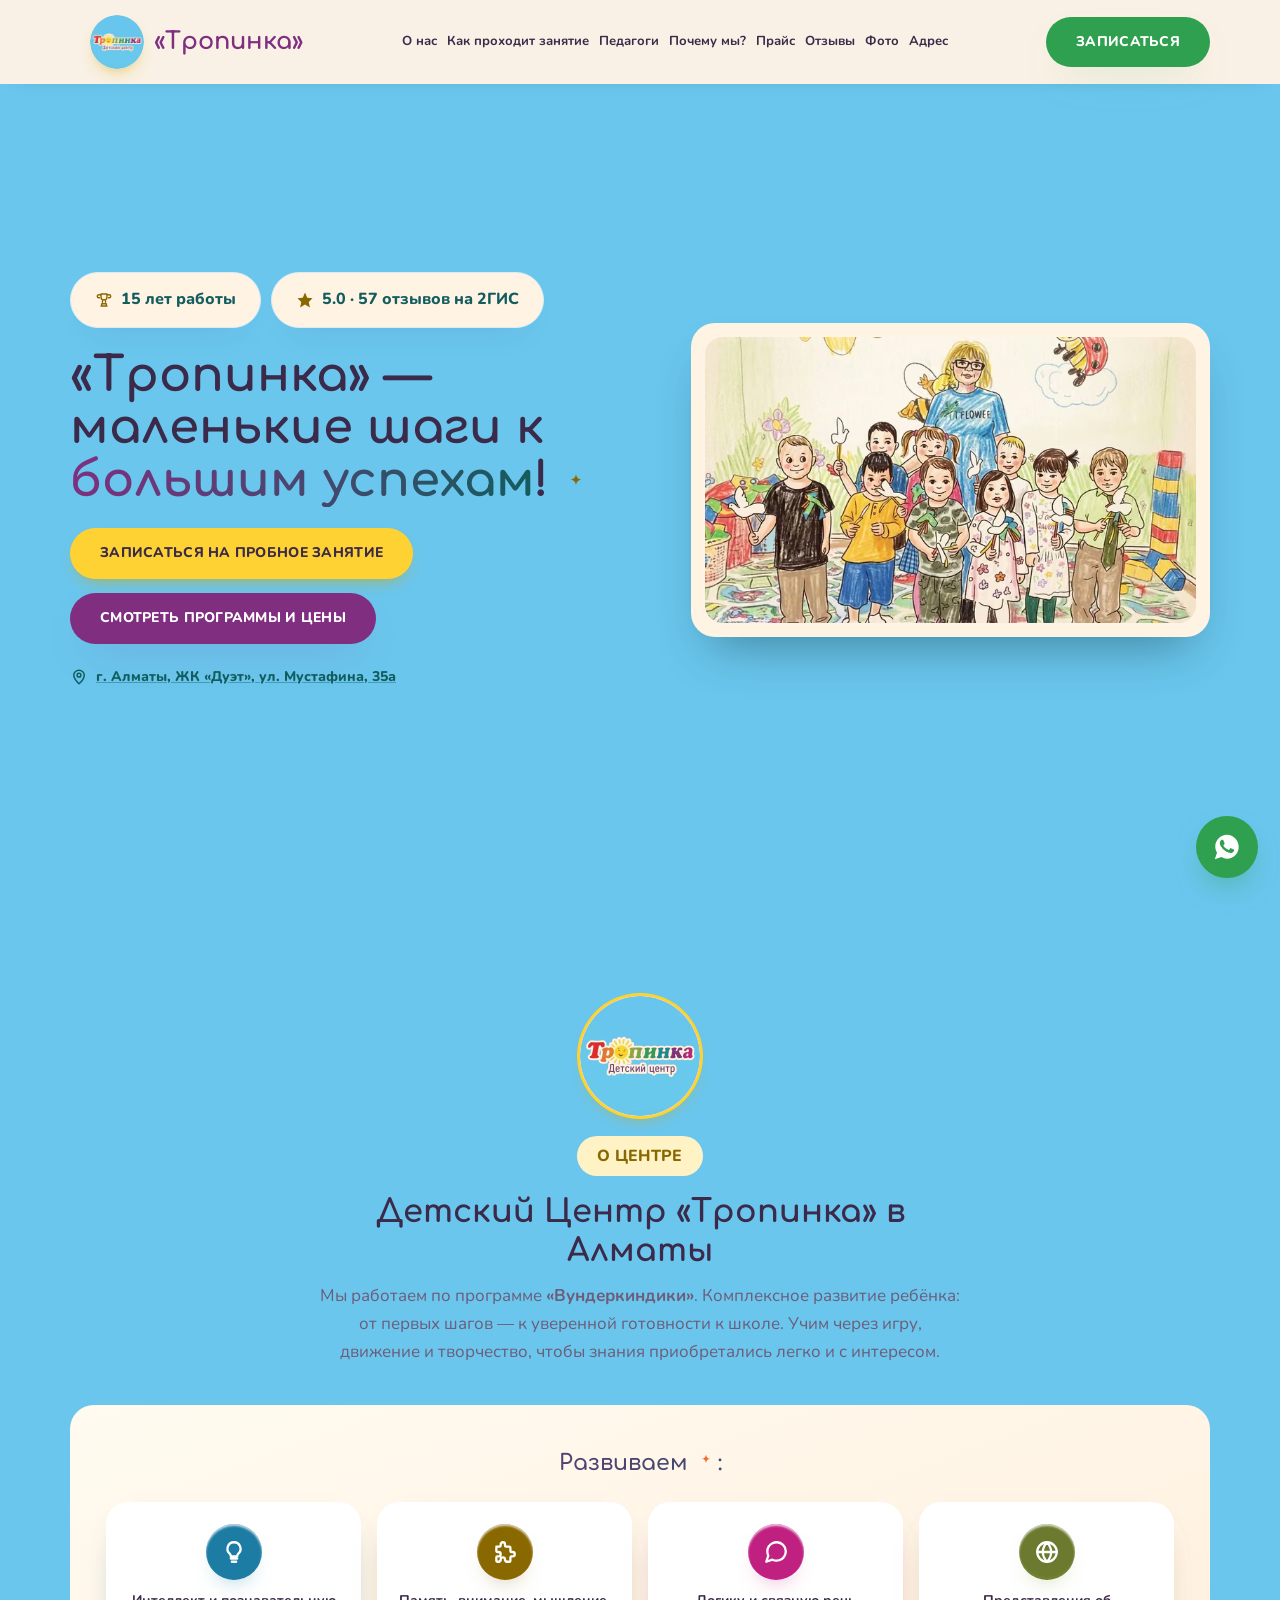
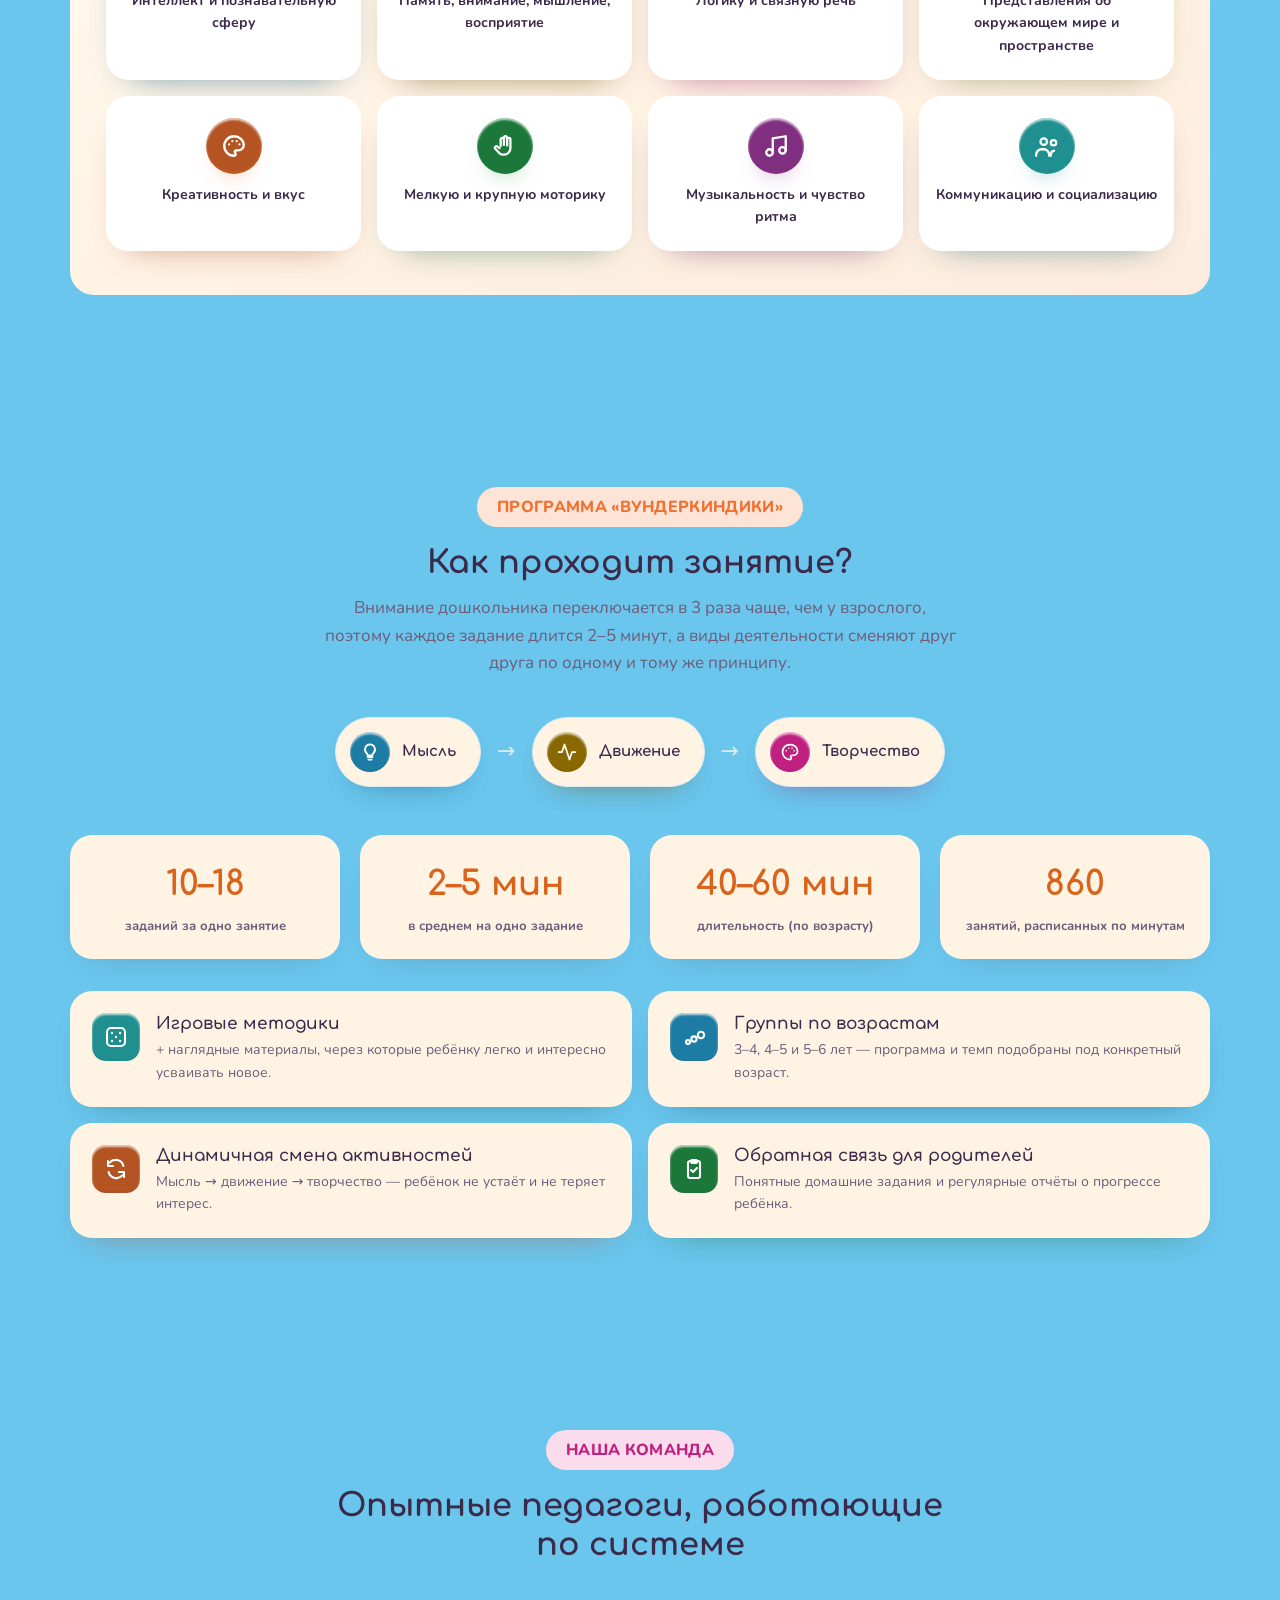
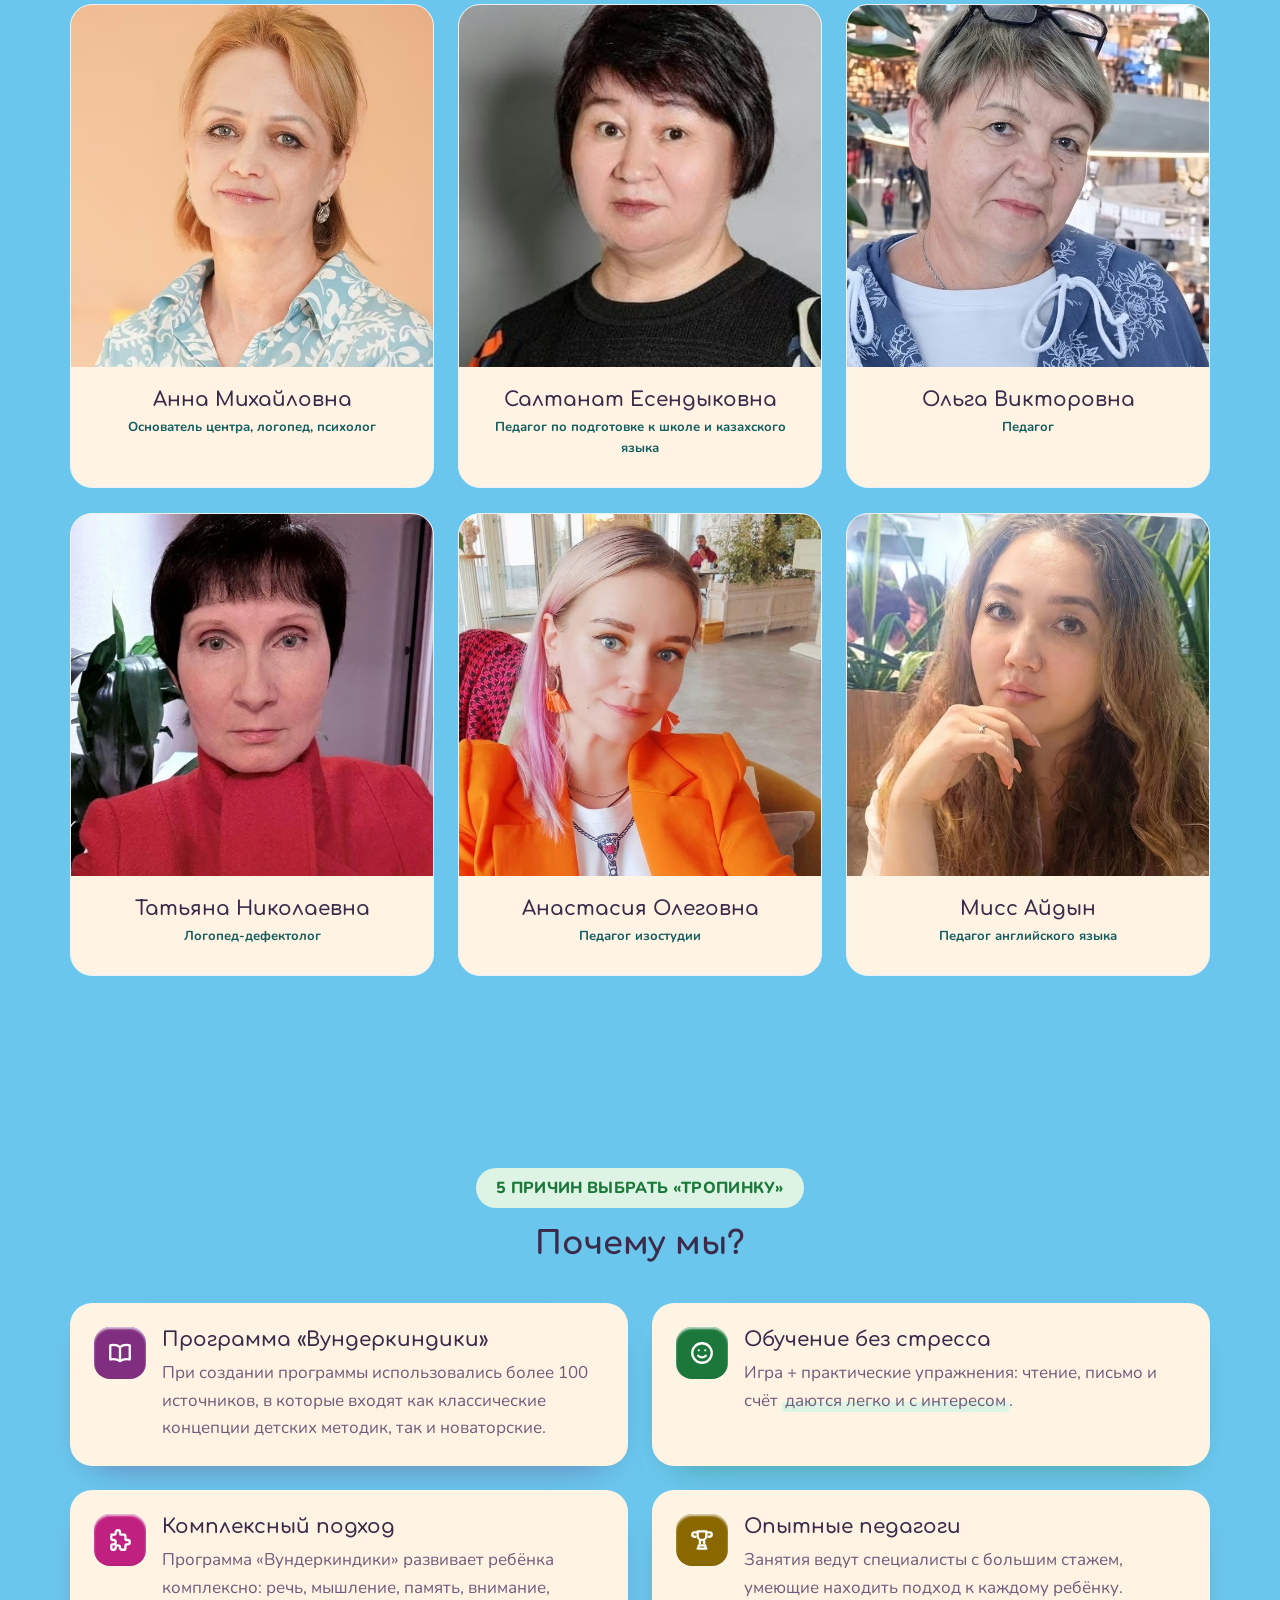
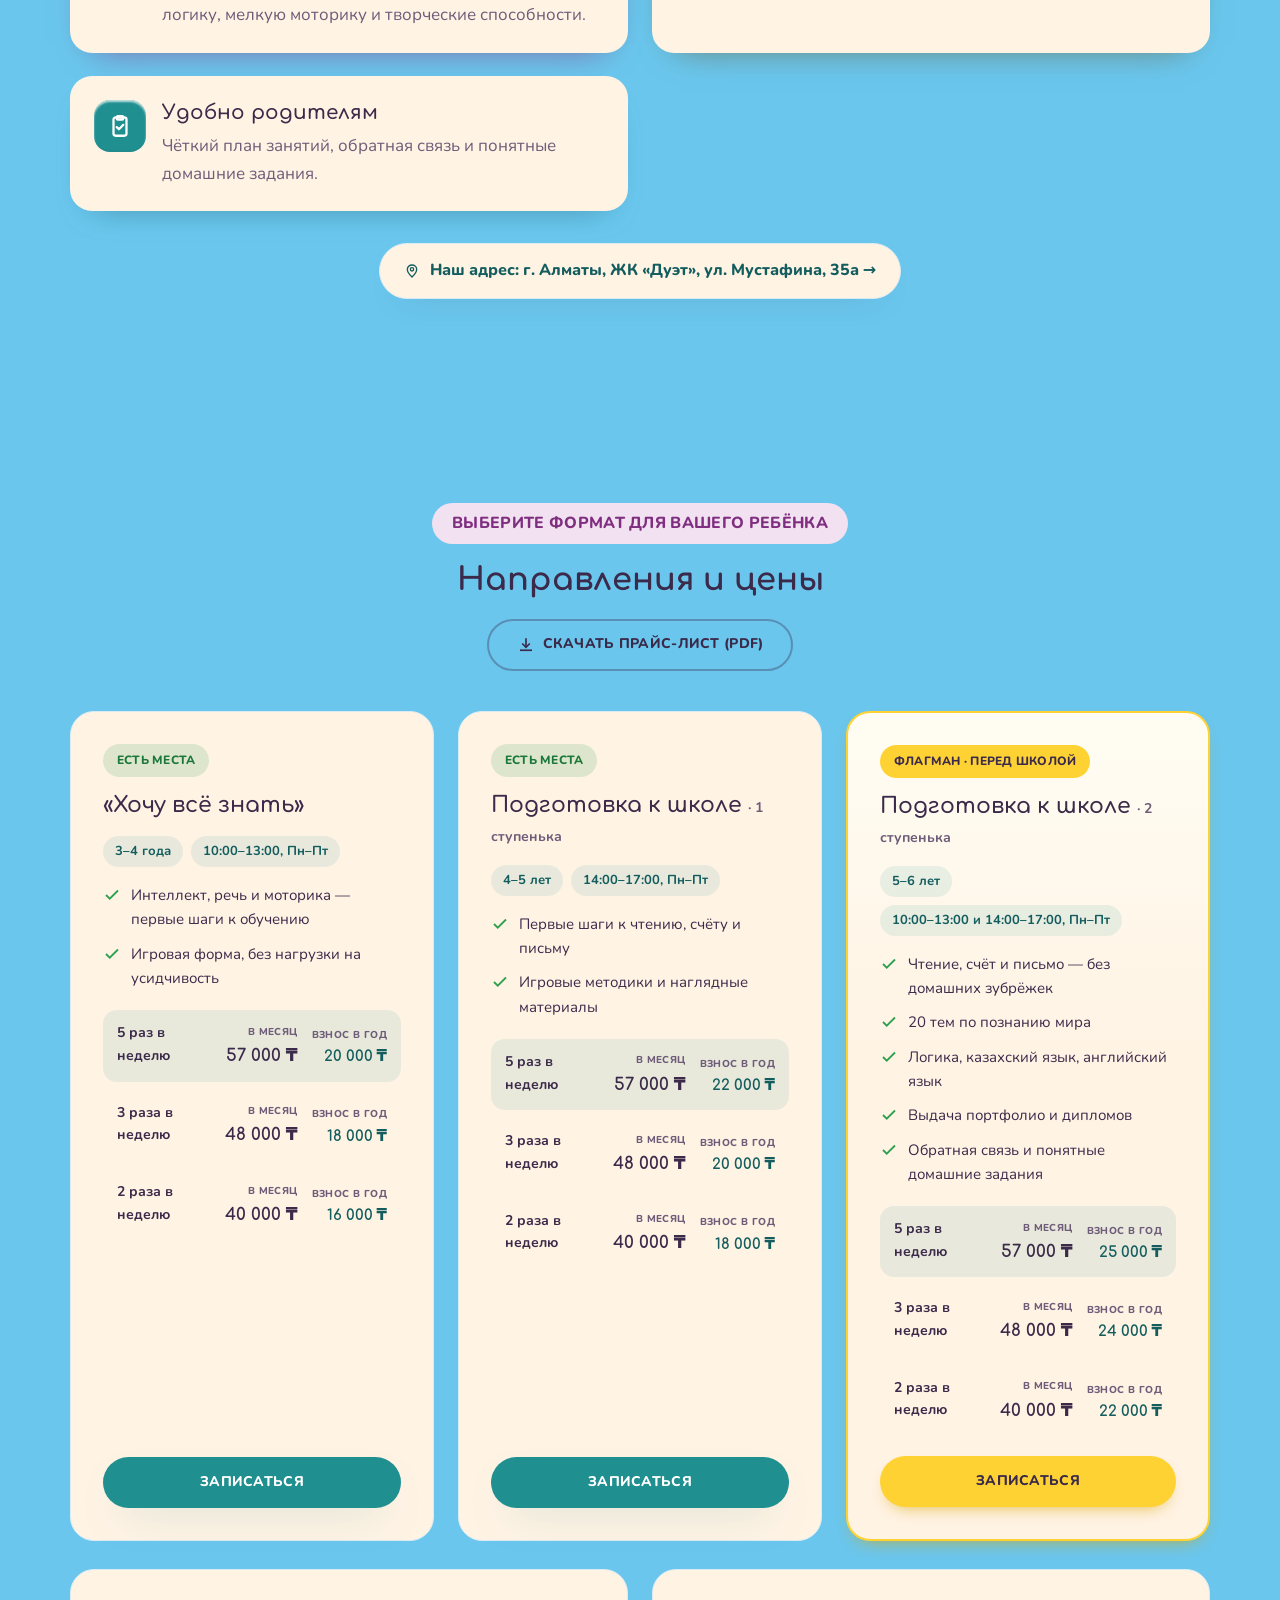
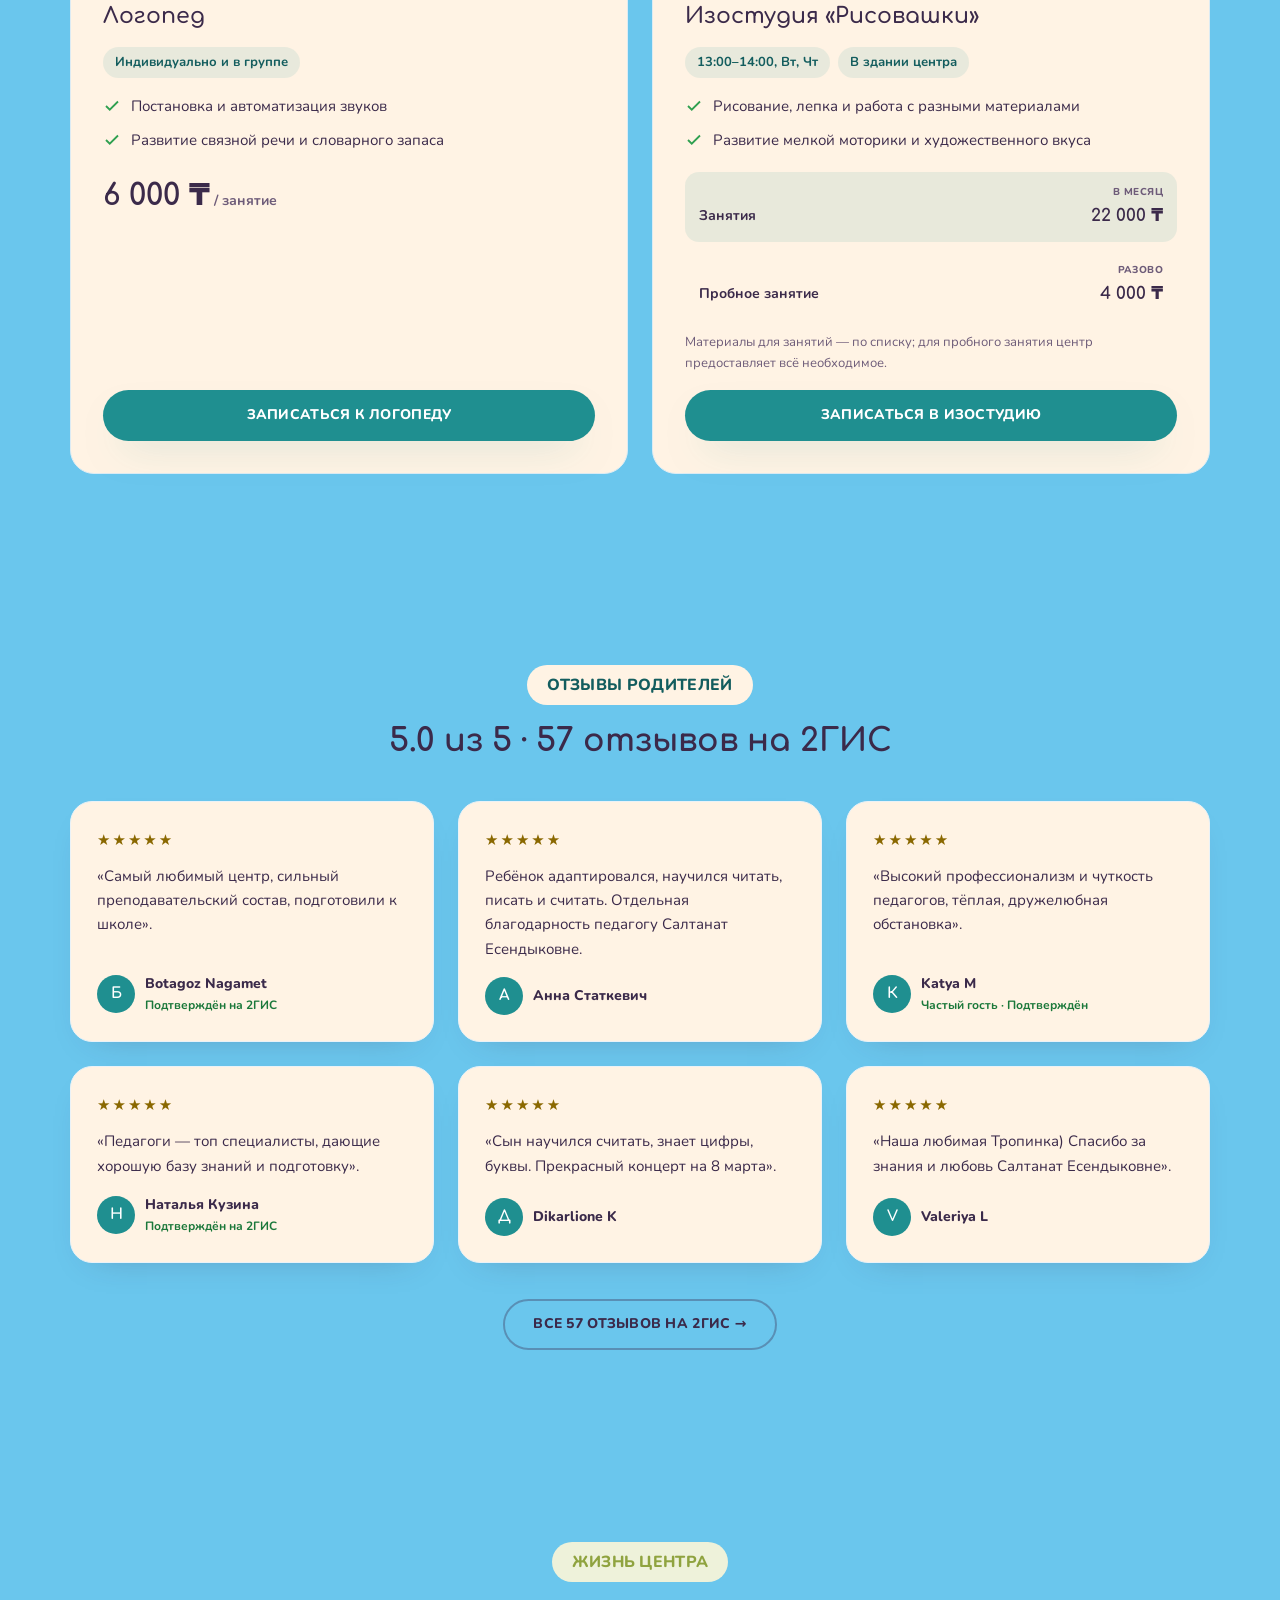
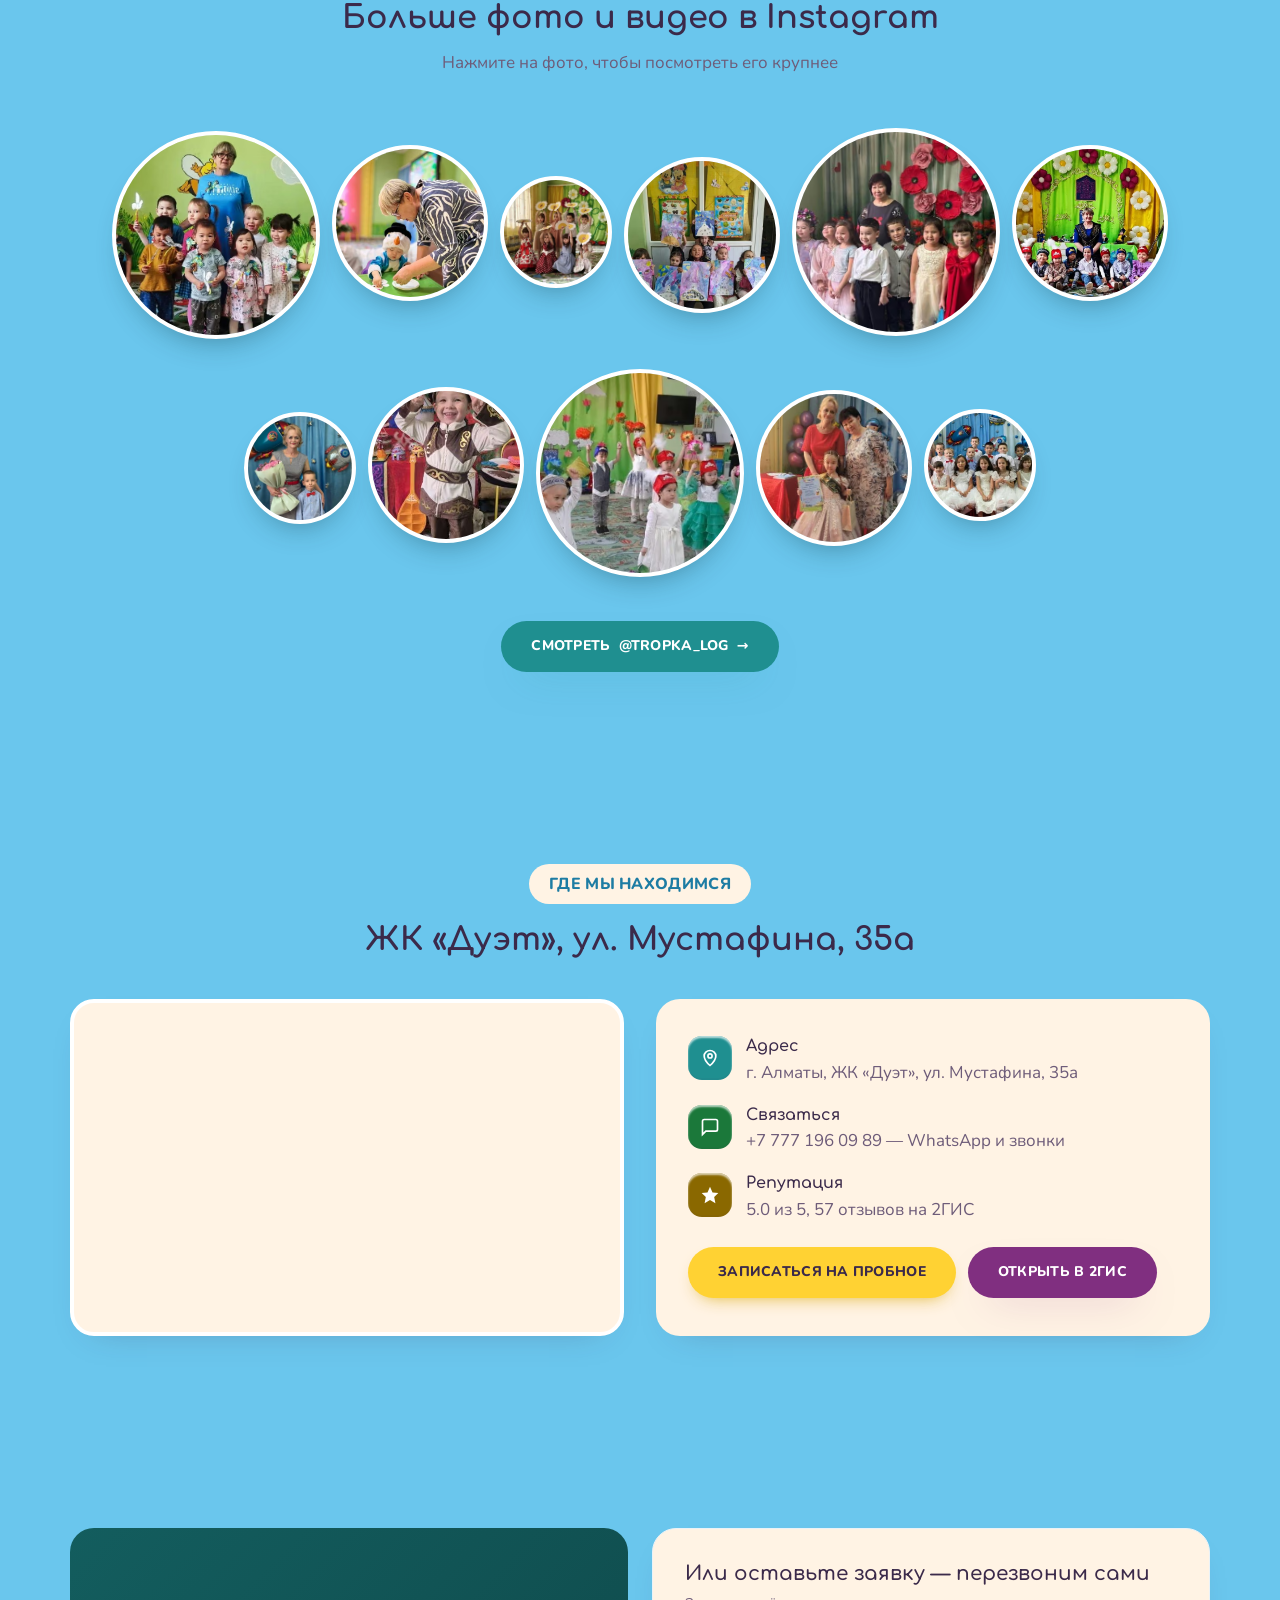
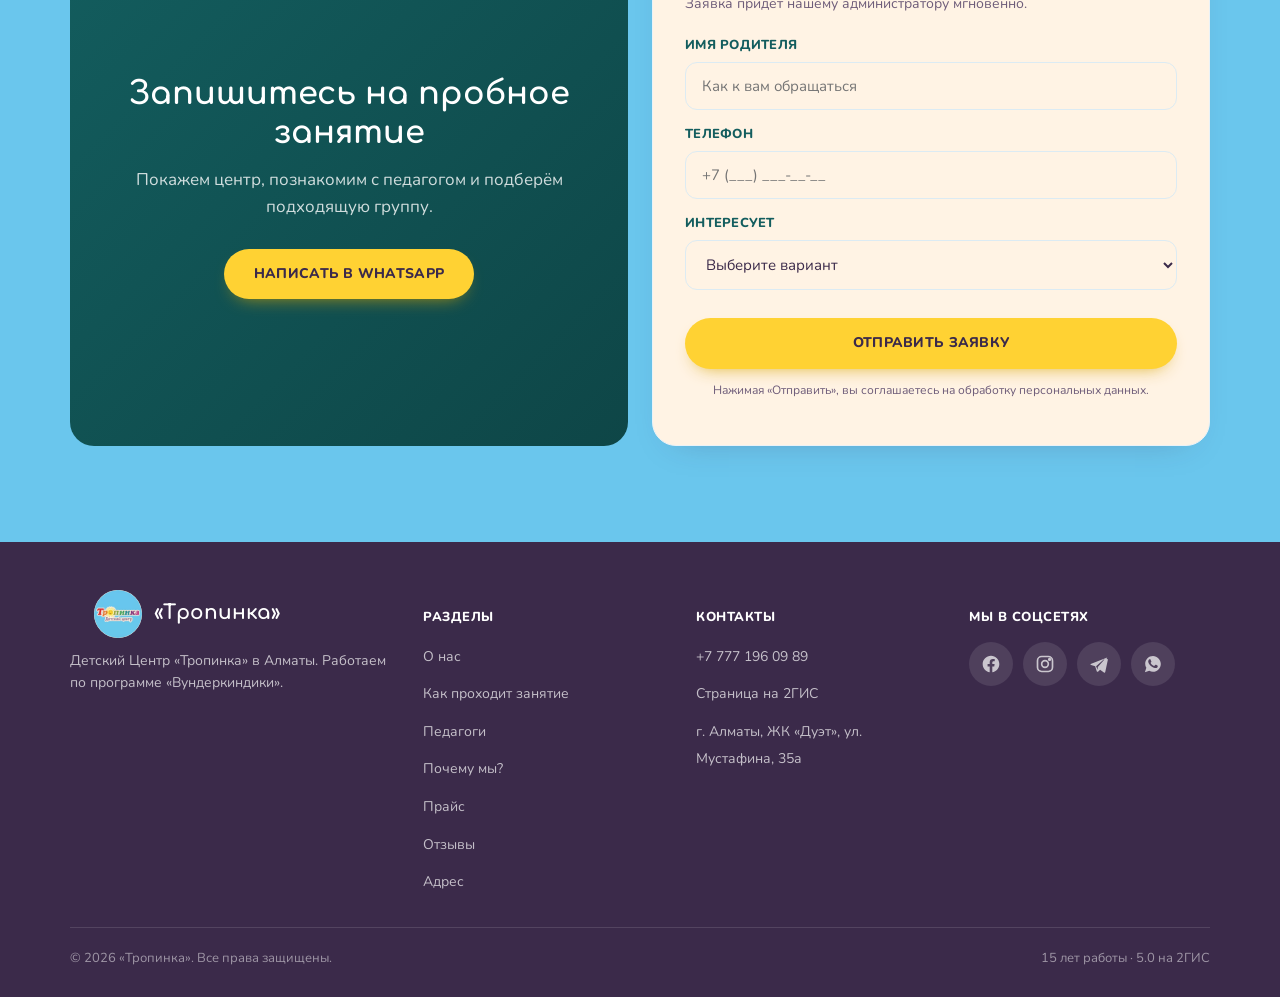
==== commit bf7e10b0: "Replace highlighter mark with bold weight on Вундеркиндики Client flagged the .hl-soft highlighter-s" ====
--- a/index.html
+++ b/index.html
@@ -282,7 +282,7 @@
       </picture>
       <span class="eyebrow eyebrow-onblue">О ЦЕНТРЕ</span>
       <h2>Детский Центр «Тропинка» в Алматы</h2>
-      <p class="on-blue-muted">Мы работаем по программе <mark class="hl hl-soft">«Вундеркиндики»</mark>. Комплексное развитие ребёнка: от первых шагов — к уверенной готовности к школе. Учим через игру, движение и творчество, чтобы знания приобретались легко и с интересом.</p>
+      <p class="on-blue-muted">Мы работаем по программе <strong>«Вундеркиндики»</strong>. Комплексное развитие ребёнка: от первых шагов — к уверенной готовности к школе. Учим через игру, движение и творчество, чтобы знания приобретались легко и с интересом.</p>
     </div>
 
     <div class="develop-section">
--- a/css/styles.css
+++ b/css/styles.css
@@ -360,20 +360,9 @@
 }
 mark.hl-sun { --hl-color: var(--sun-tint); }
 mark.hl-green { --hl-color: var(--green-tint); }
-/* Round 23: client disliked the About paragraph having two highlighted
-   phrases at once — dropped the second (was hl-green on "легко и с
-   интересом") back to plain text and asked for "«Вундеркиндики»" to
-   stay marked but softer. This variant halves the swipe's opacity and
-   narrows its coverage (62% vs the base 56%) instead of a flat tint. */
-mark.hl-soft {
-  background: none;
-  background-image: linear-gradient(180deg, transparent 62%, rgba(255, 210, 51, 0.4) 62%);
-  color: inherit;
-  padding: 0 3px;
-  border-radius: 3px;
-  box-decoration-break: clone;
-  -webkit-box-decoration-break: clone;
-}
+/* Round 24: client read the highlighter swipe on "«Вундеркиндики»" as a
+   rendering bug (half-colored word). Swapped the mark.hl-soft marker
+   effect for plain <strong> — bold weight only, no background. */
 
 .container {
   max-width: var(--container-max);
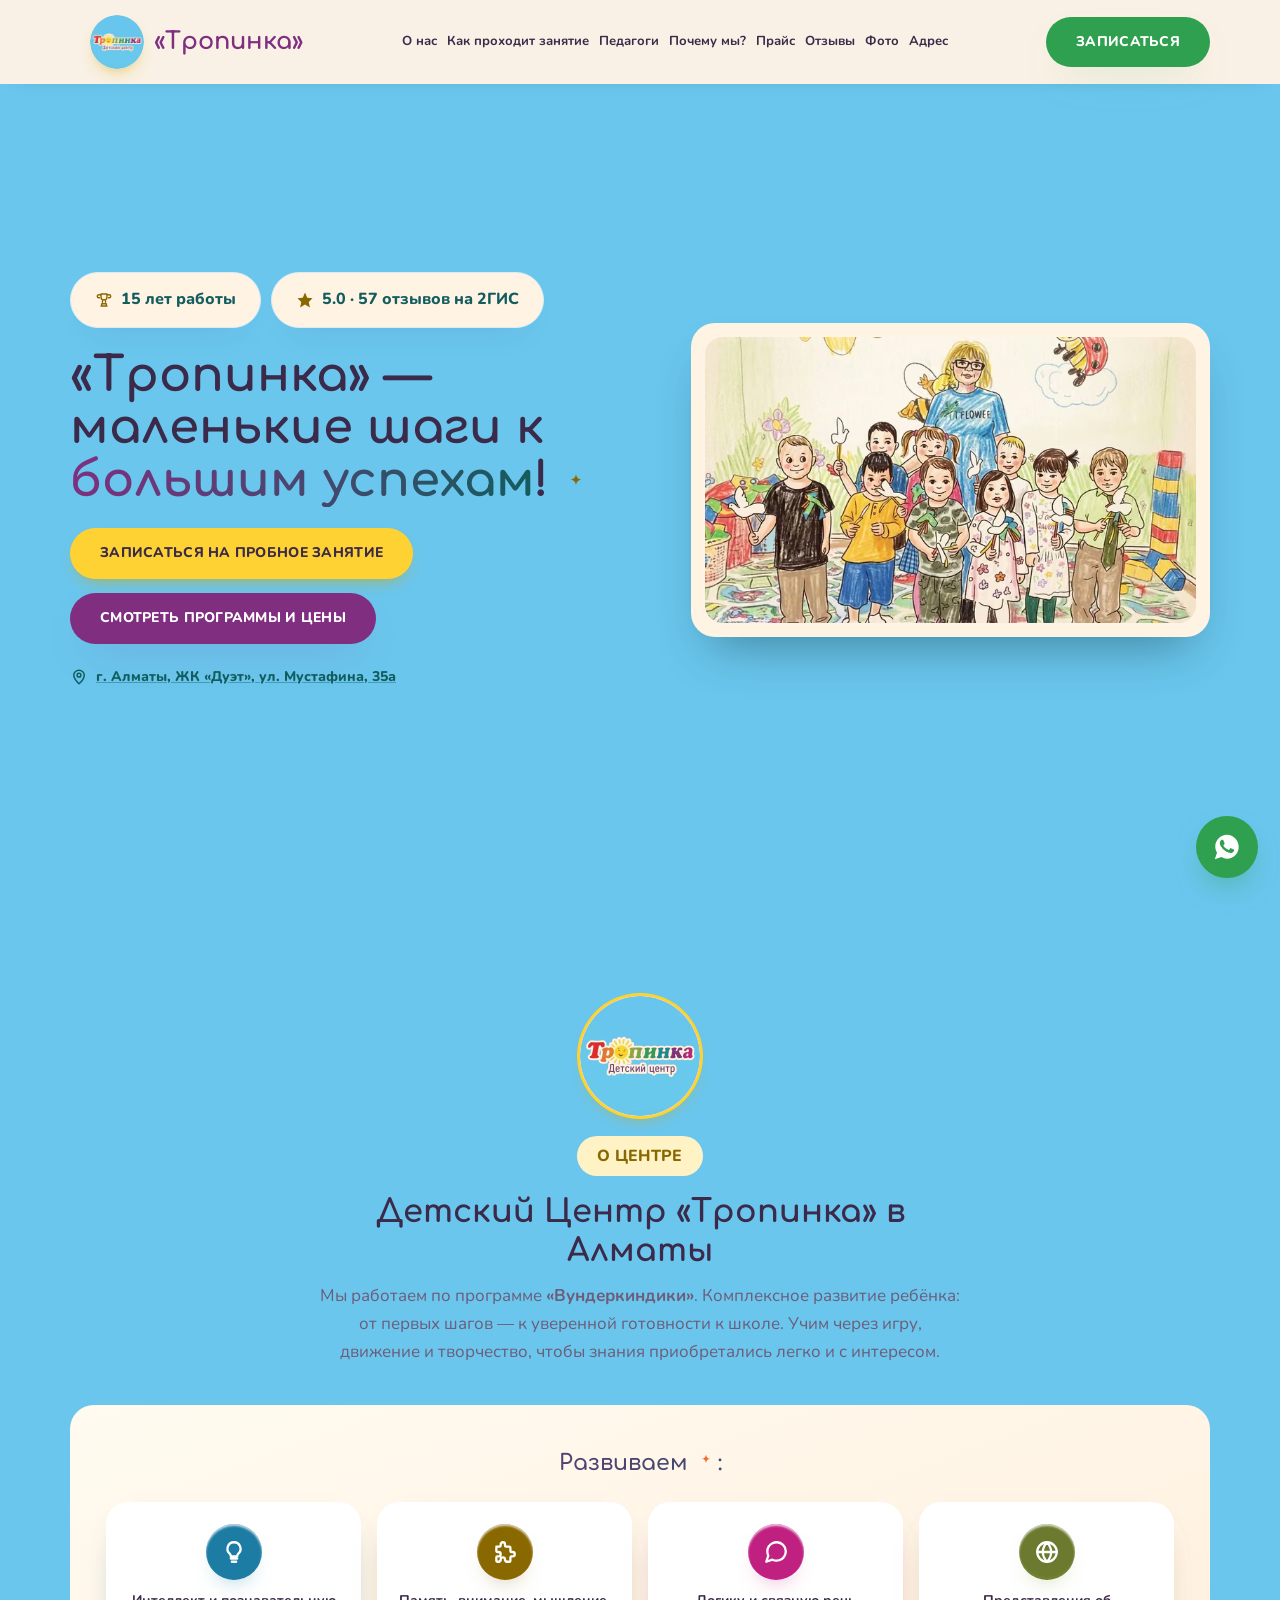
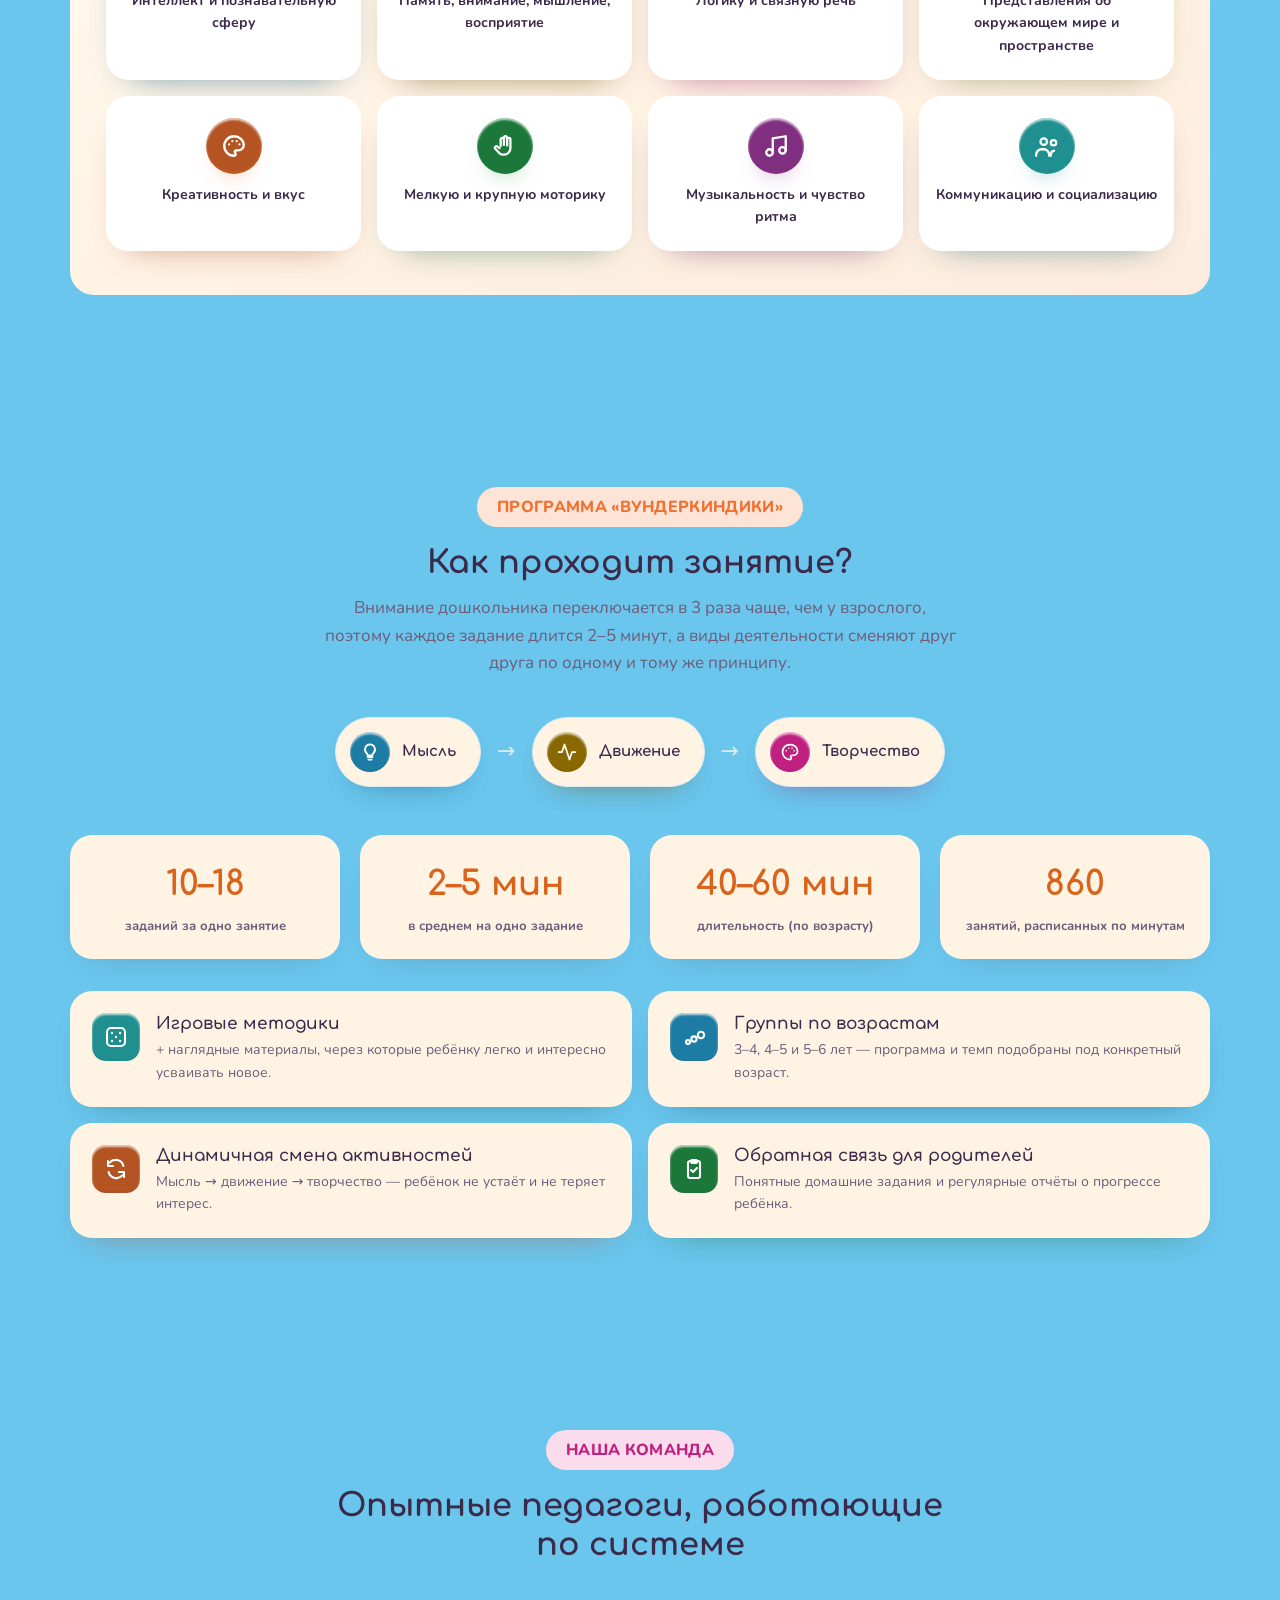
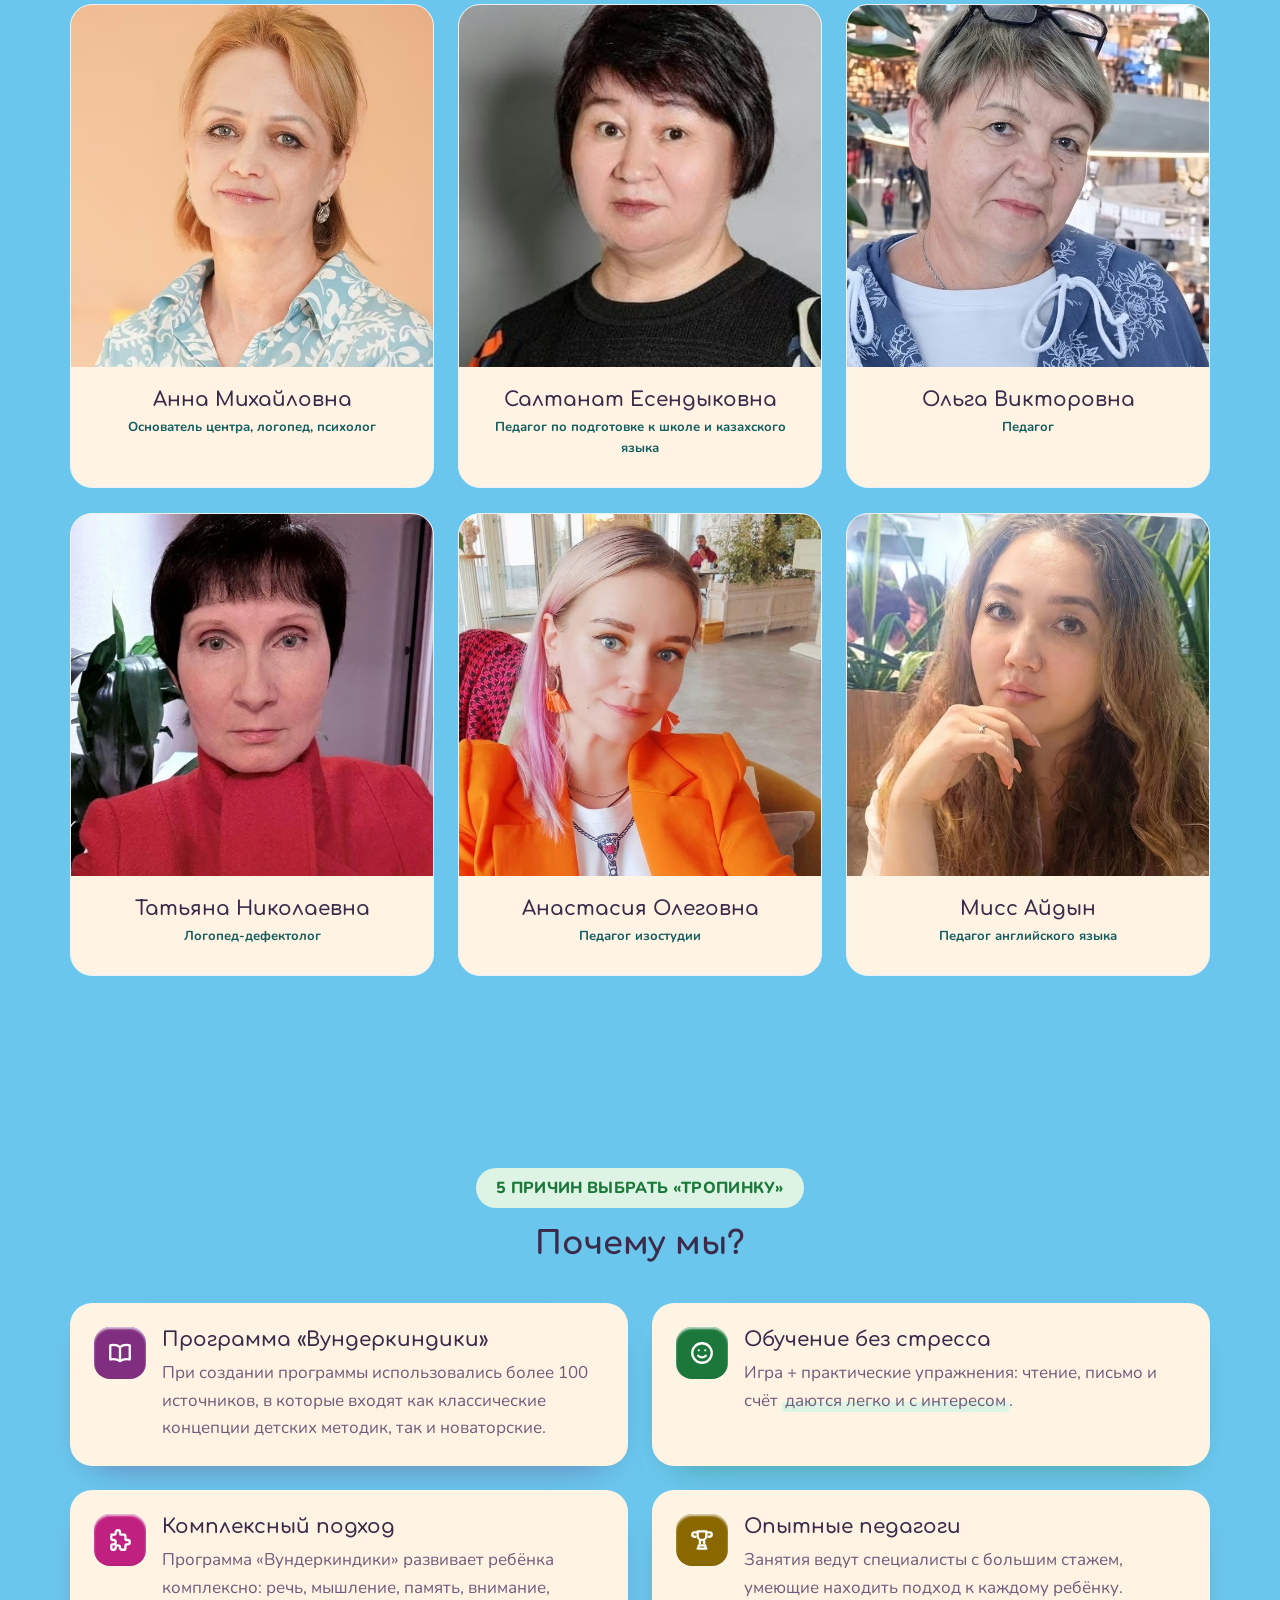
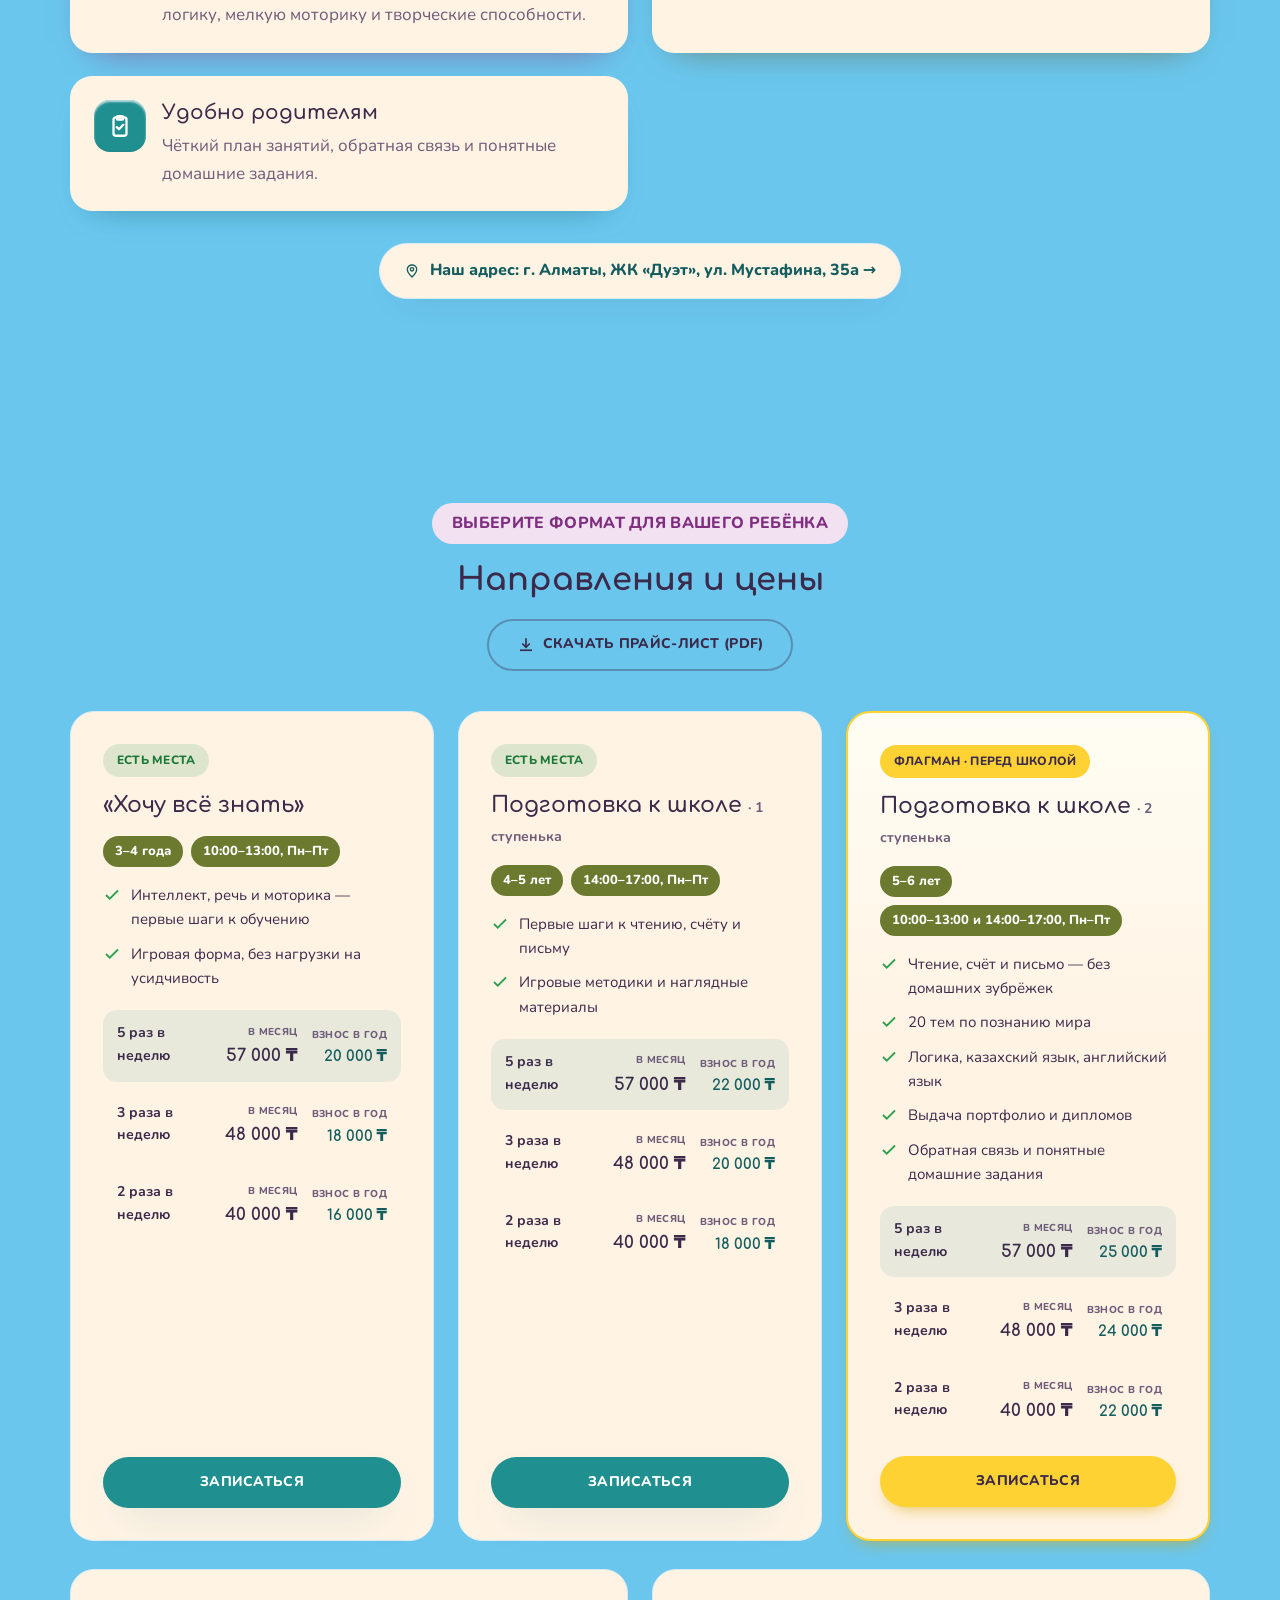
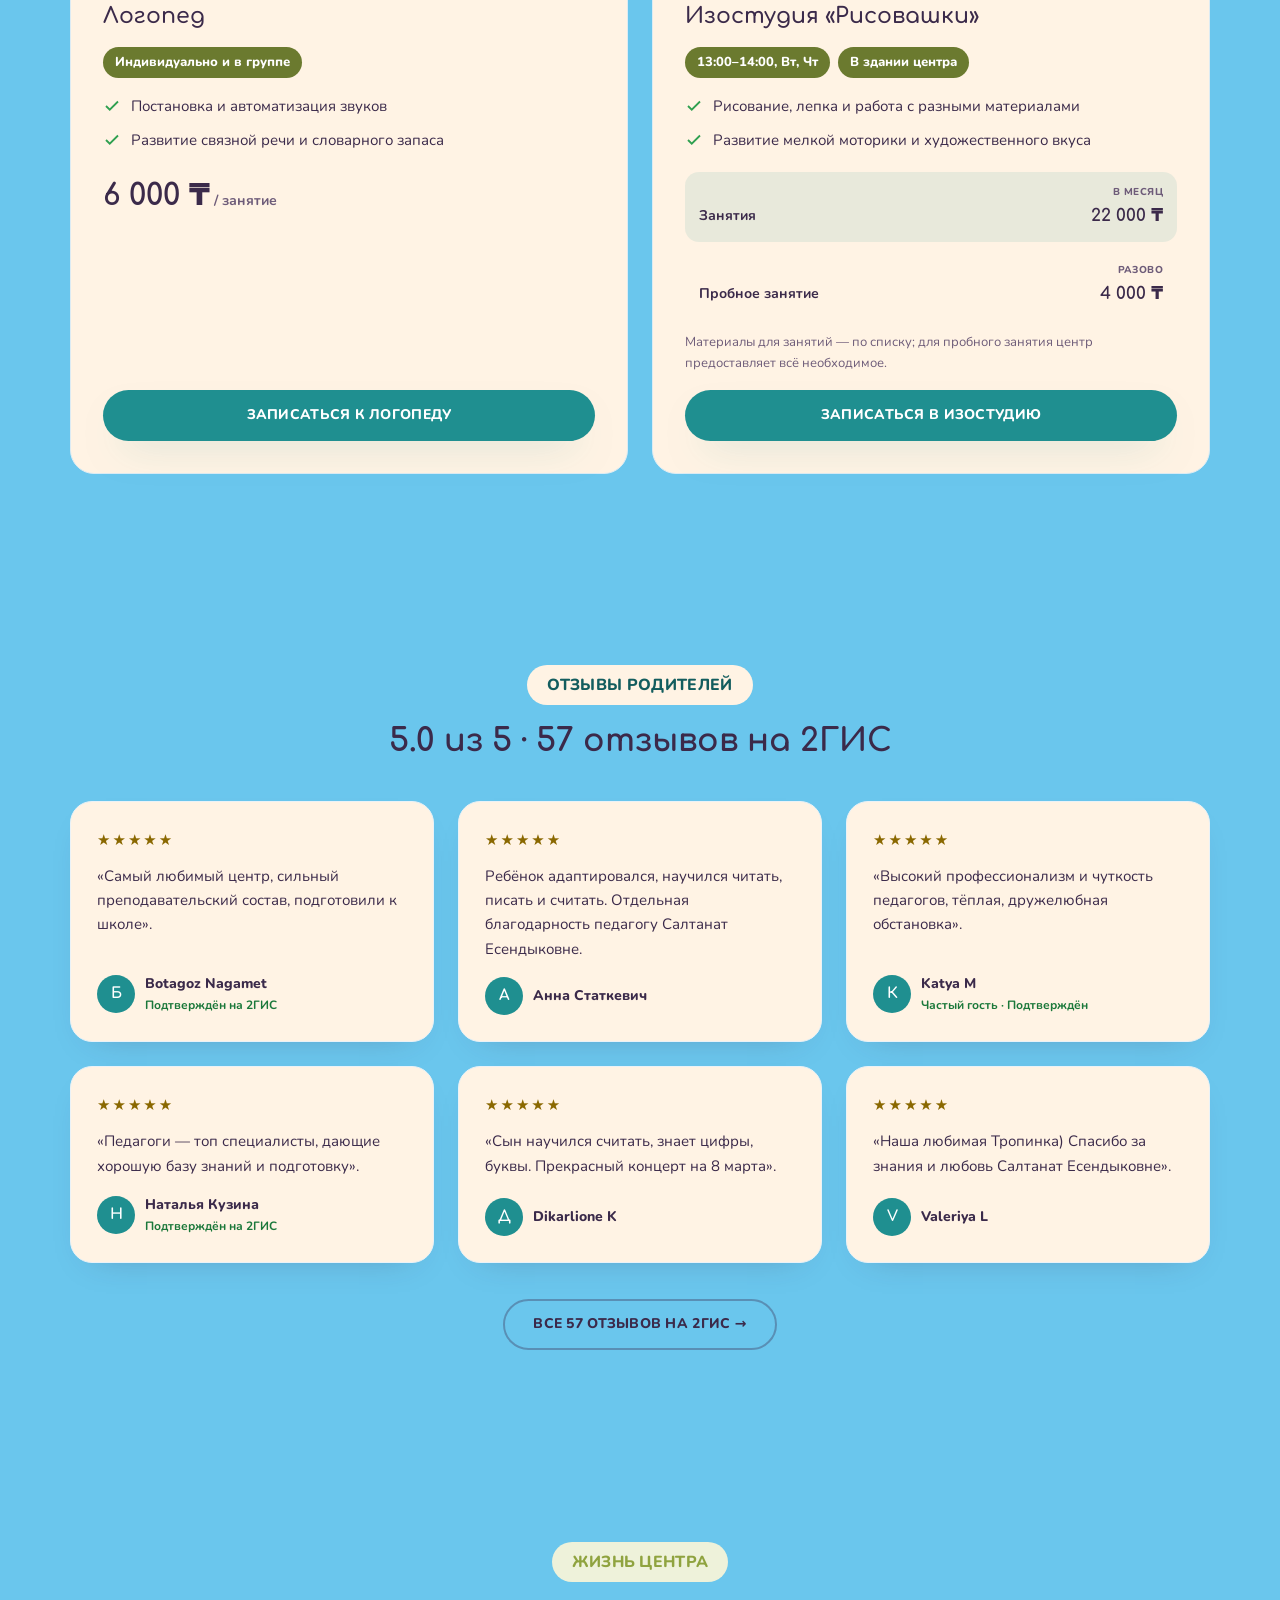
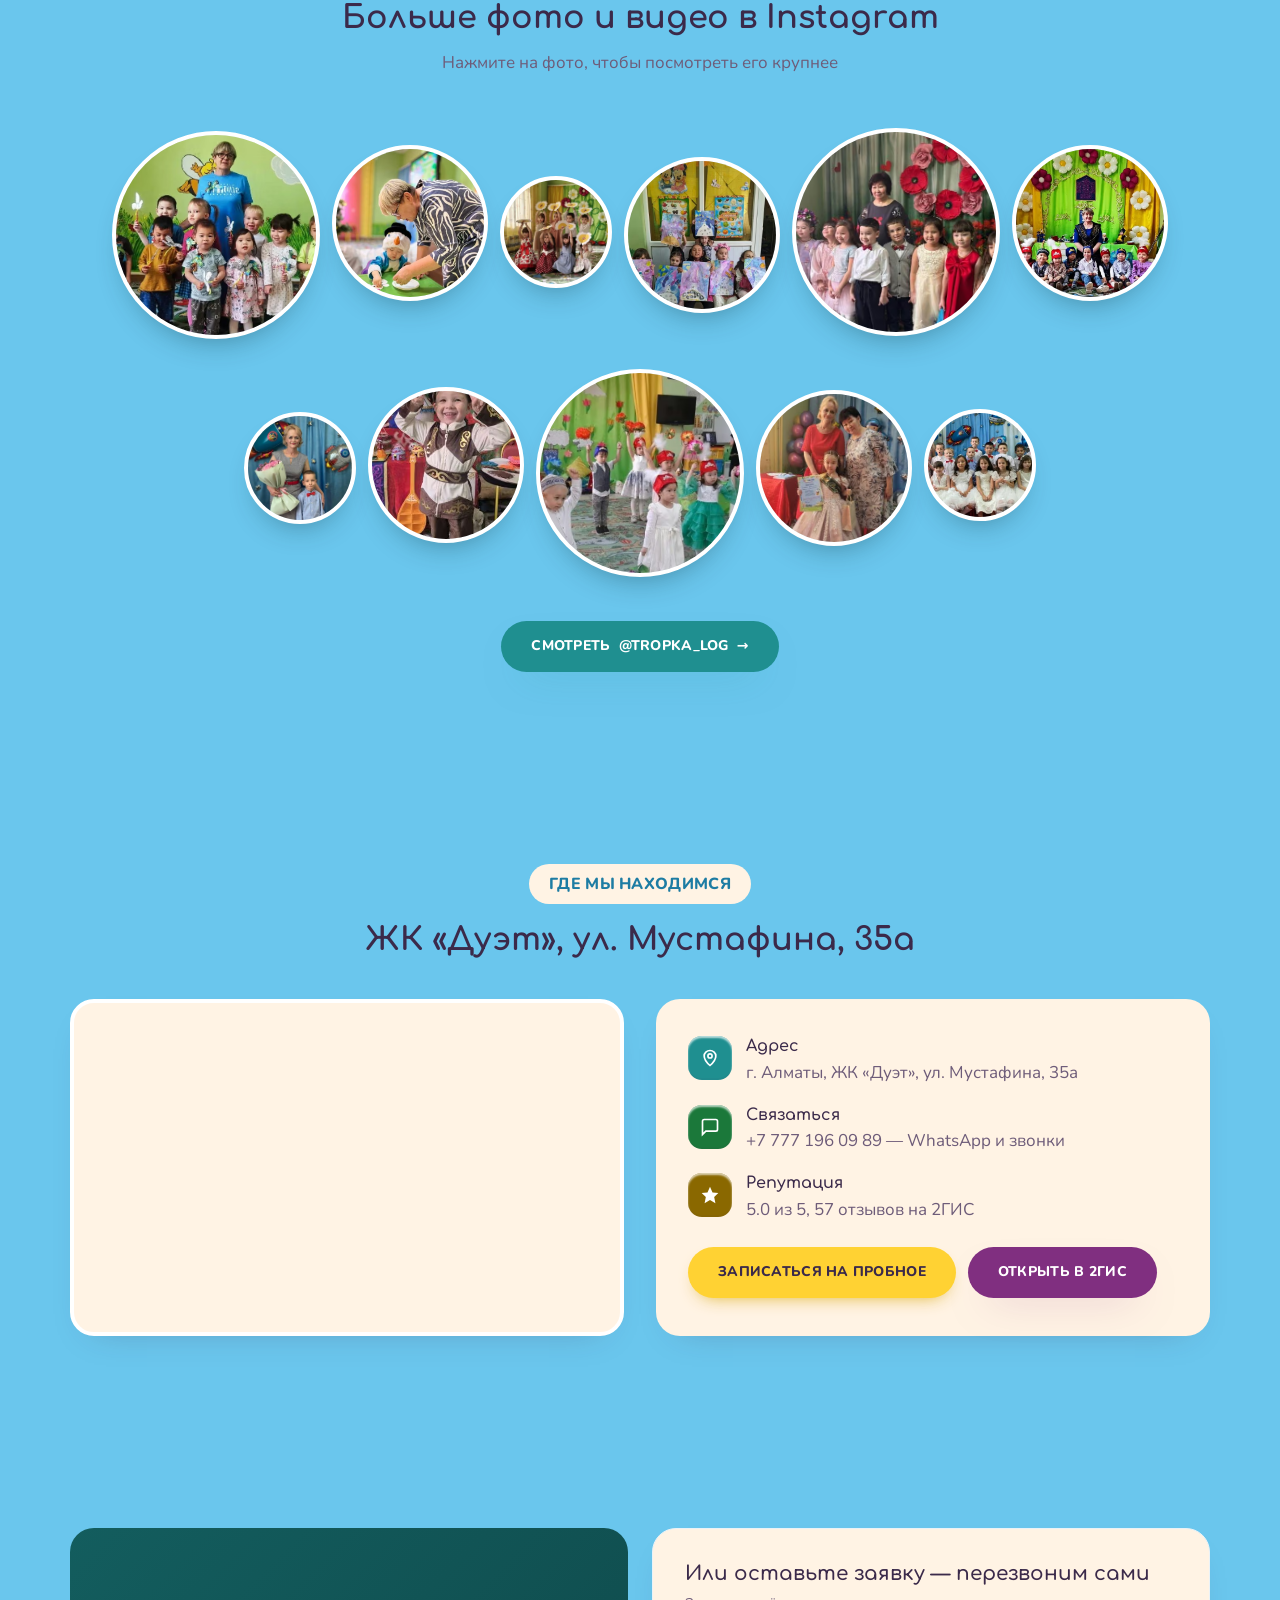
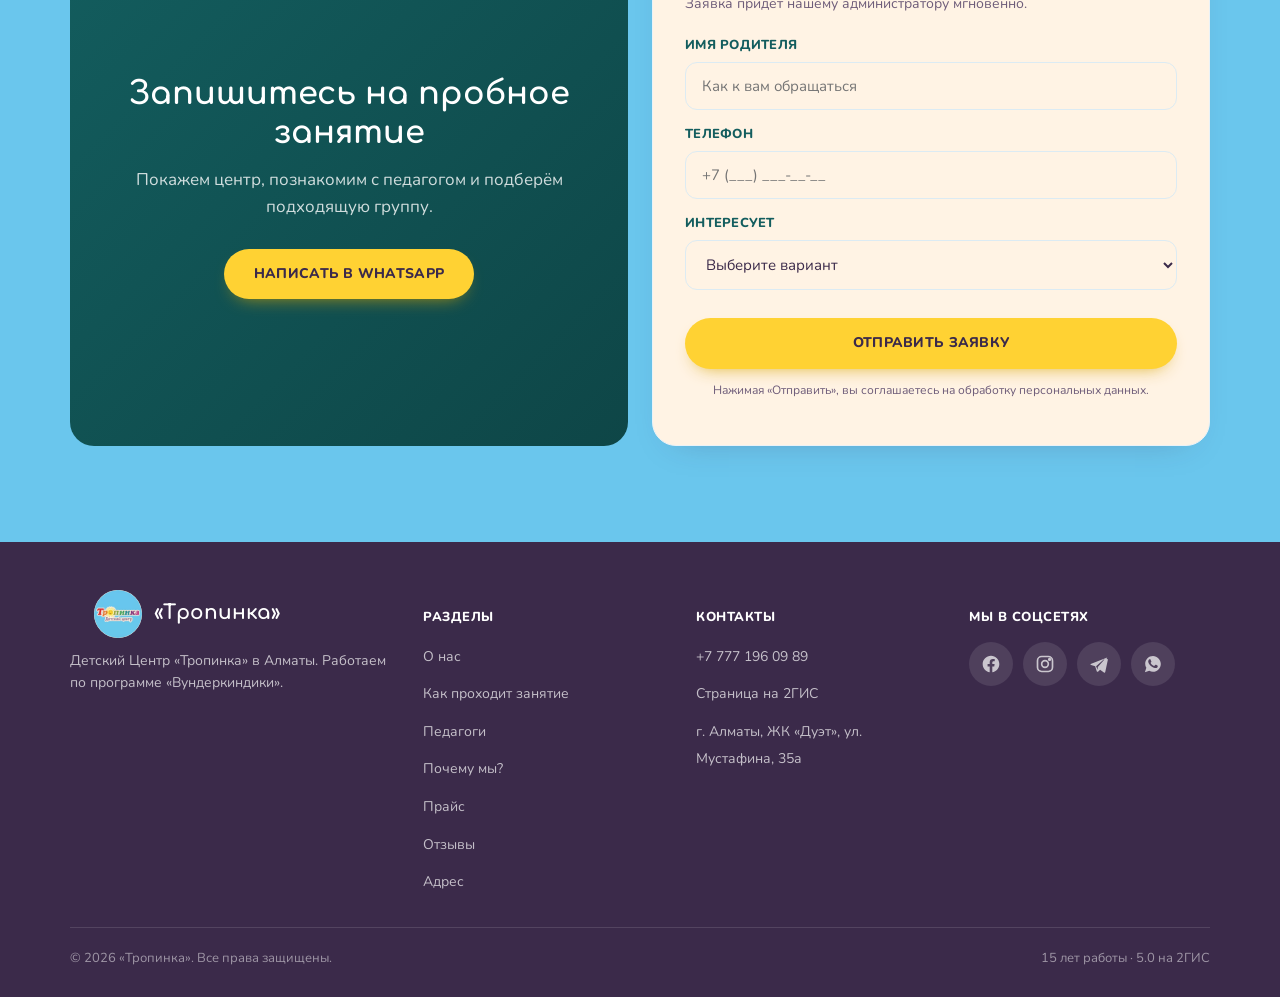
==== commit d002e007: "Update index.html" ====
--- a/index.html
+++ b/index.html
@@ -51,7 +51,7 @@
      <script src="js/main.js?v=..."> tag below on every round that edits
      css/styles.css OR js/main.js — a version bump only on one of the two
      still fixes that one file specifically. -->
-<link rel="stylesheet" href="css/styles.css?v=25">
+<link rel="stylesheet" href="css/styles.css?v=26">
 
 <!-- Cloudflare Turnstile widget script (anti-spam on the lead form below).
      `async defer` — never blocks rendering or LCP. -->
--- a/css/styles.css
+++ b/css/styles.css
@@ -1001,11 +1001,15 @@
   gap: 8px;
   margin: 10px 0 16px;
 }
+/* Icon-badge inversion (see Round 23 note above): solid --olive-dark
+   fill with white text, matching --olive's documented "category tags"
+   role. Plain --olive is too light for white text to clear 4.5:1 AA —
+   --olive-dark measures ~4.7:1, same fix already used for icon glyphs. */
 .program-meta span {
   font-size: 13px;
-  font-weight: 700;
-  color: var(--sea-dark);
-  background: rgba(31,143,144,0.1);
+  font-weight: 800;
+  color: var(--white);
+  background: var(--olive-dark);
   border-radius: var(--radius-pill);
   padding: 5px 12px;
 }
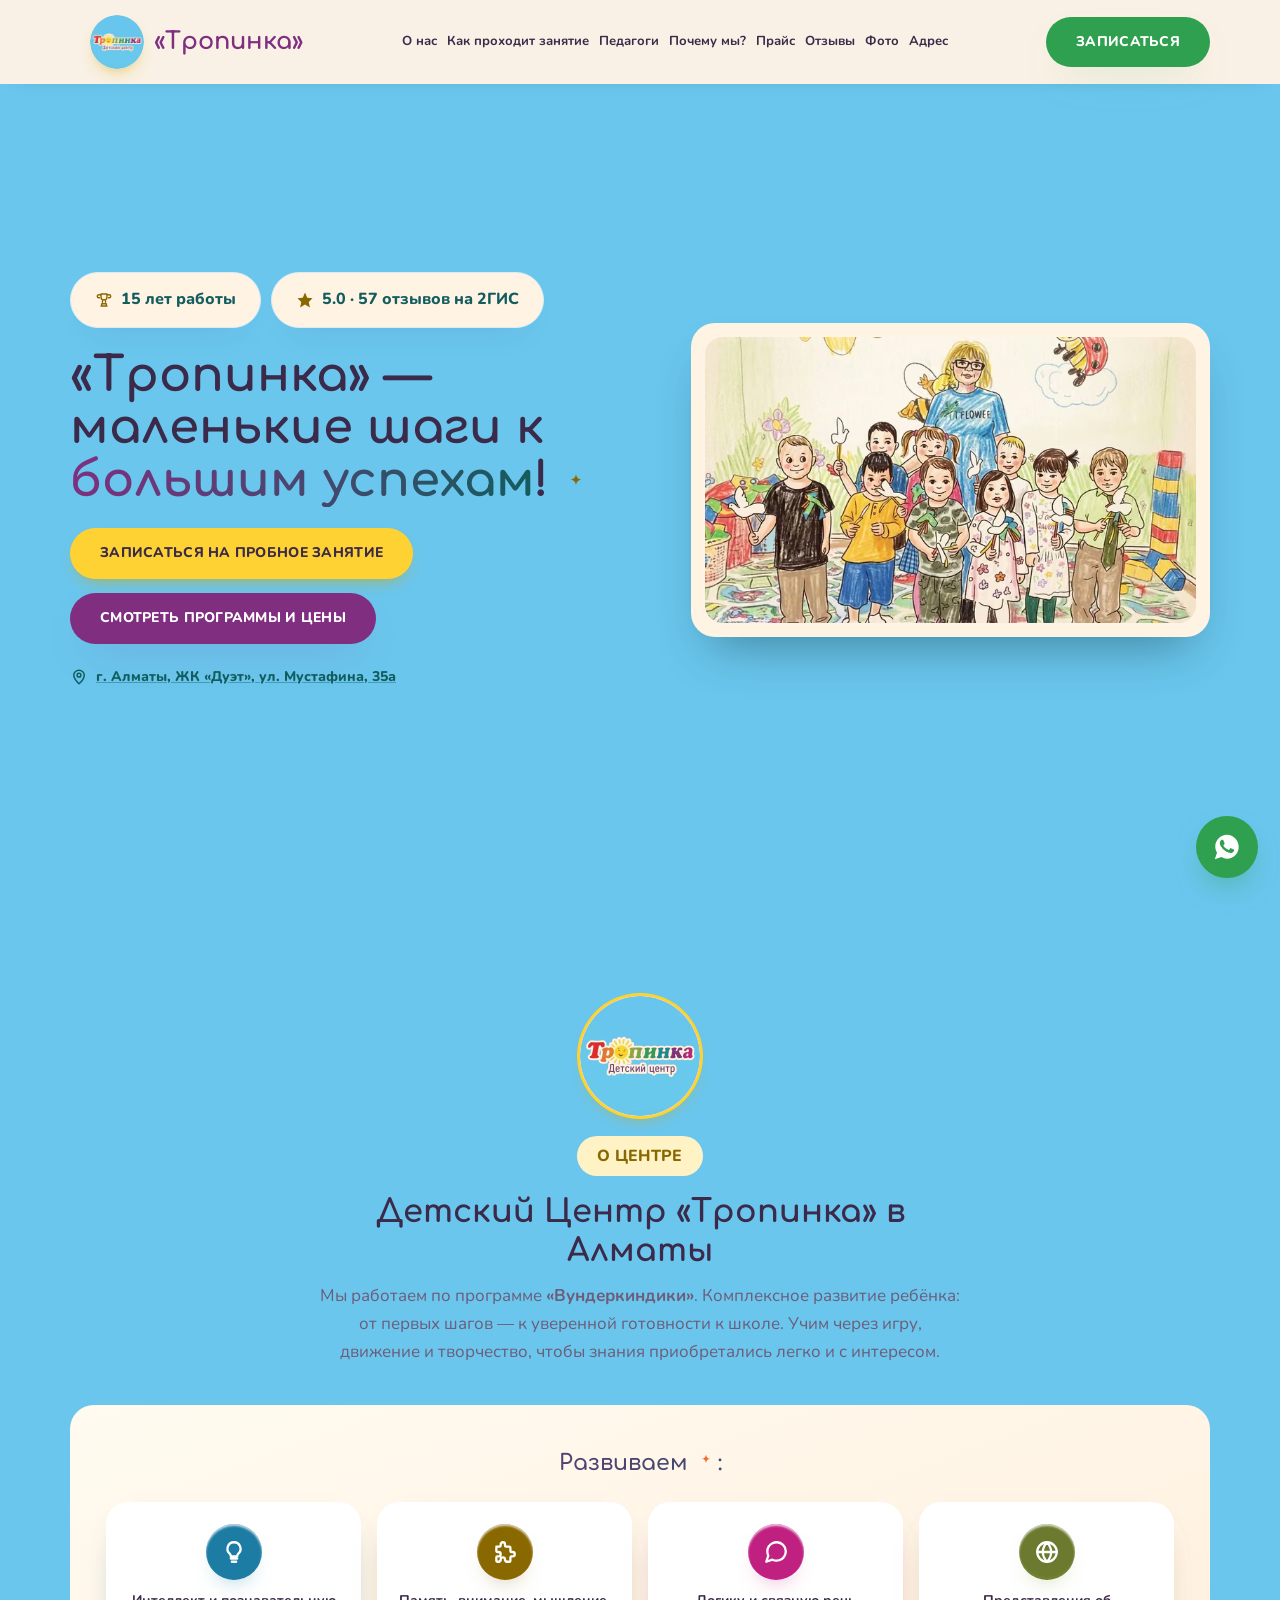
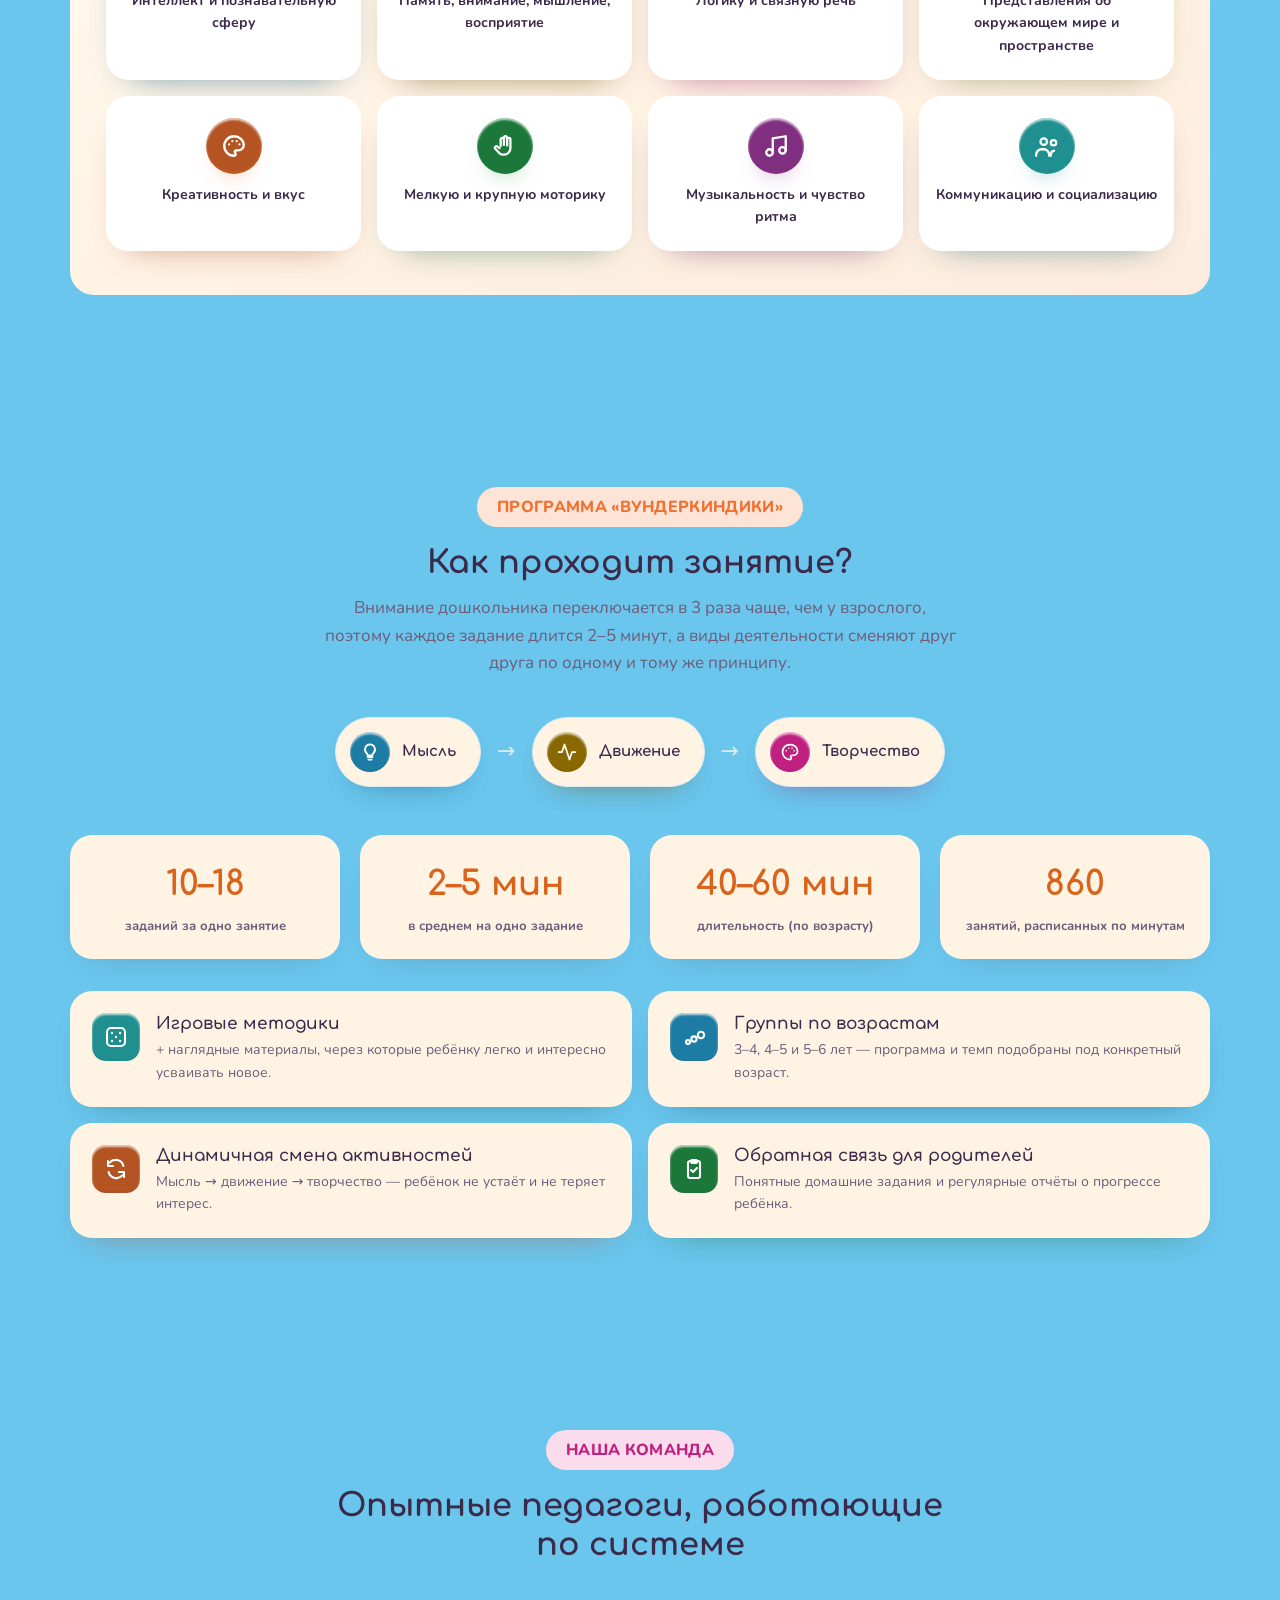
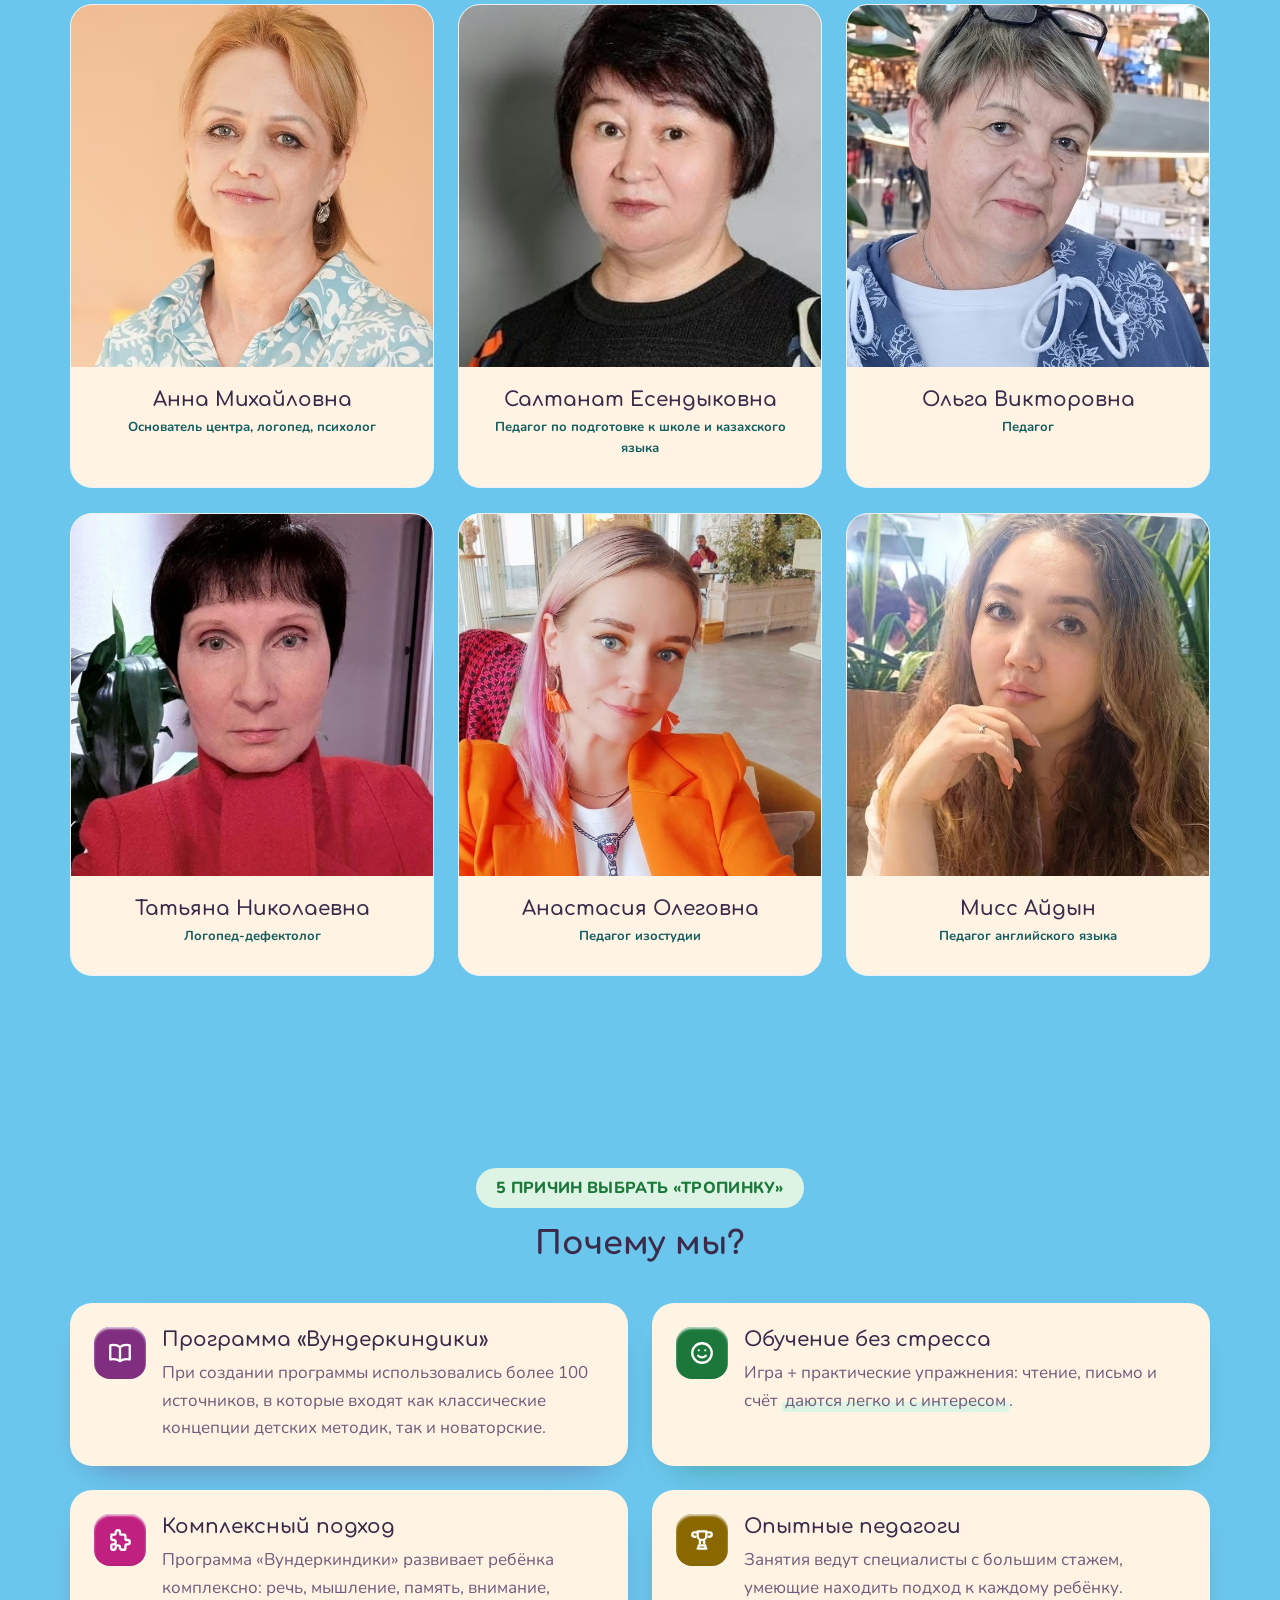
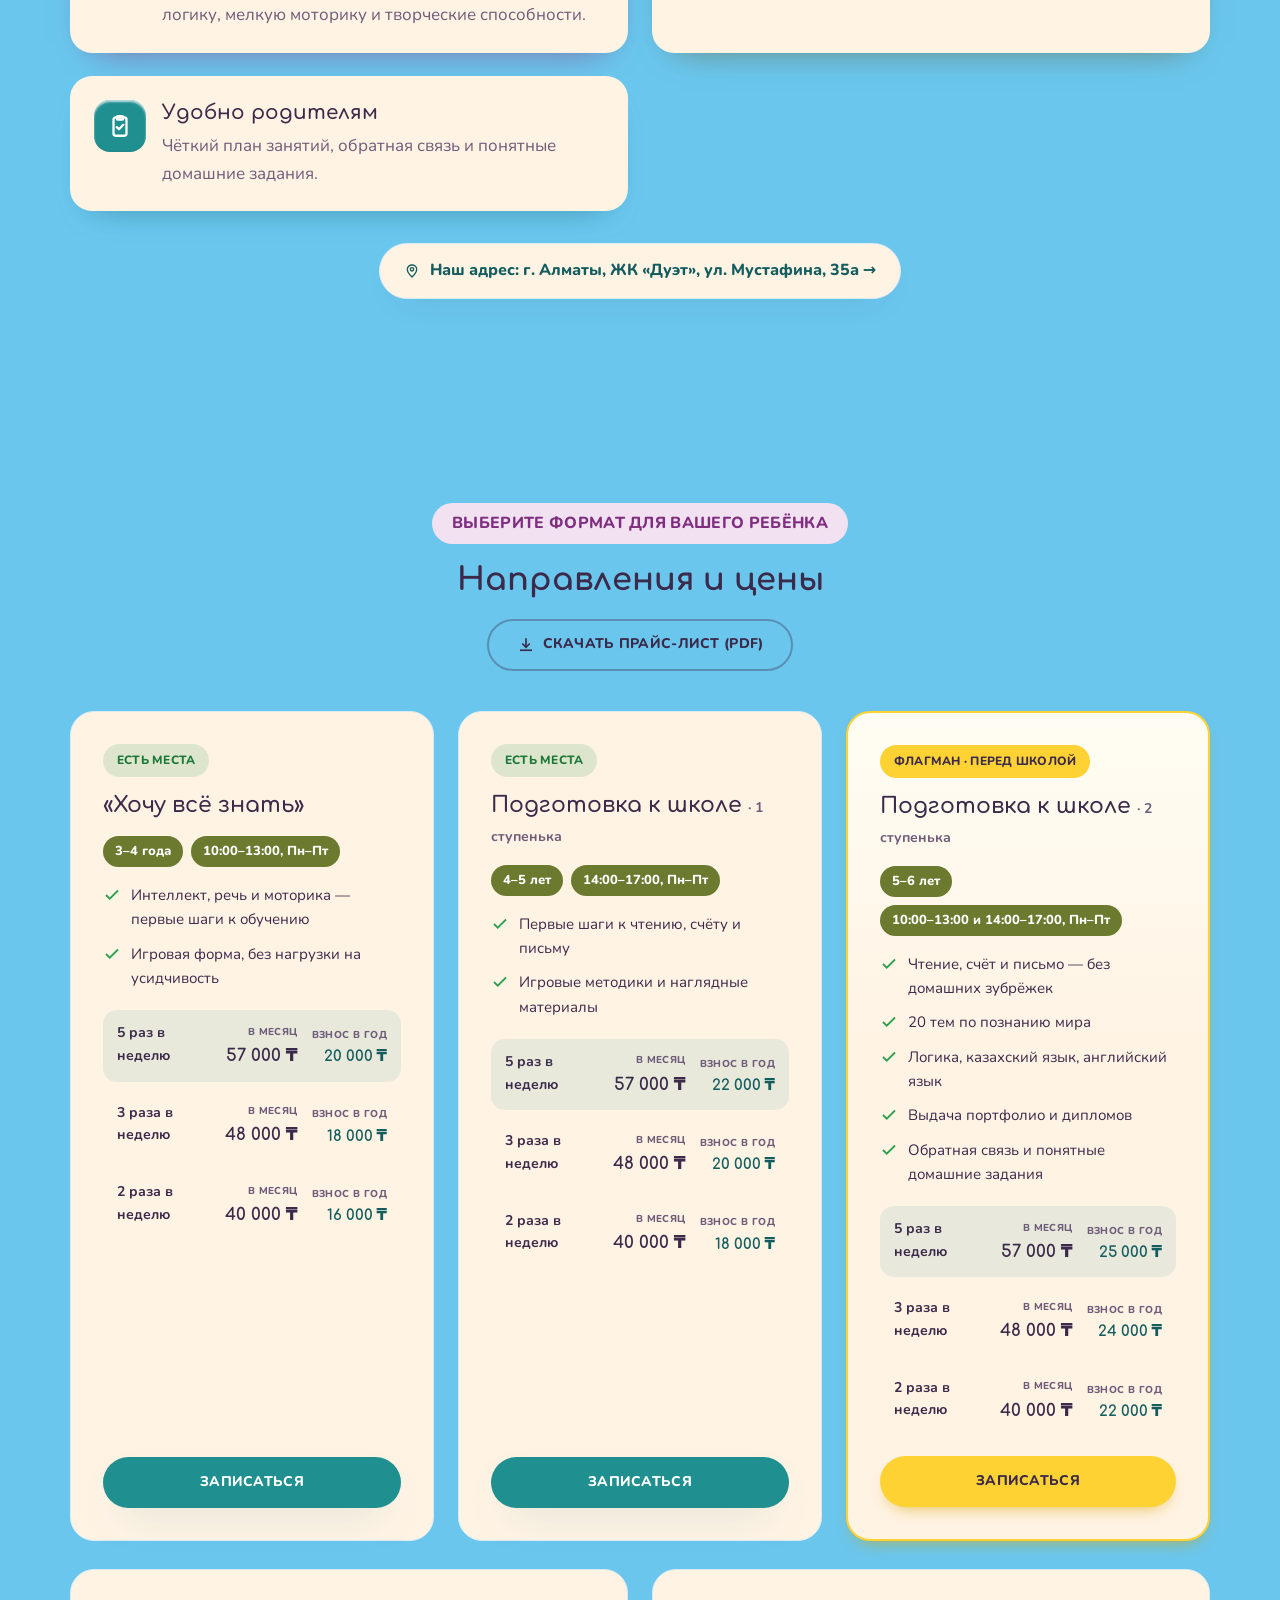
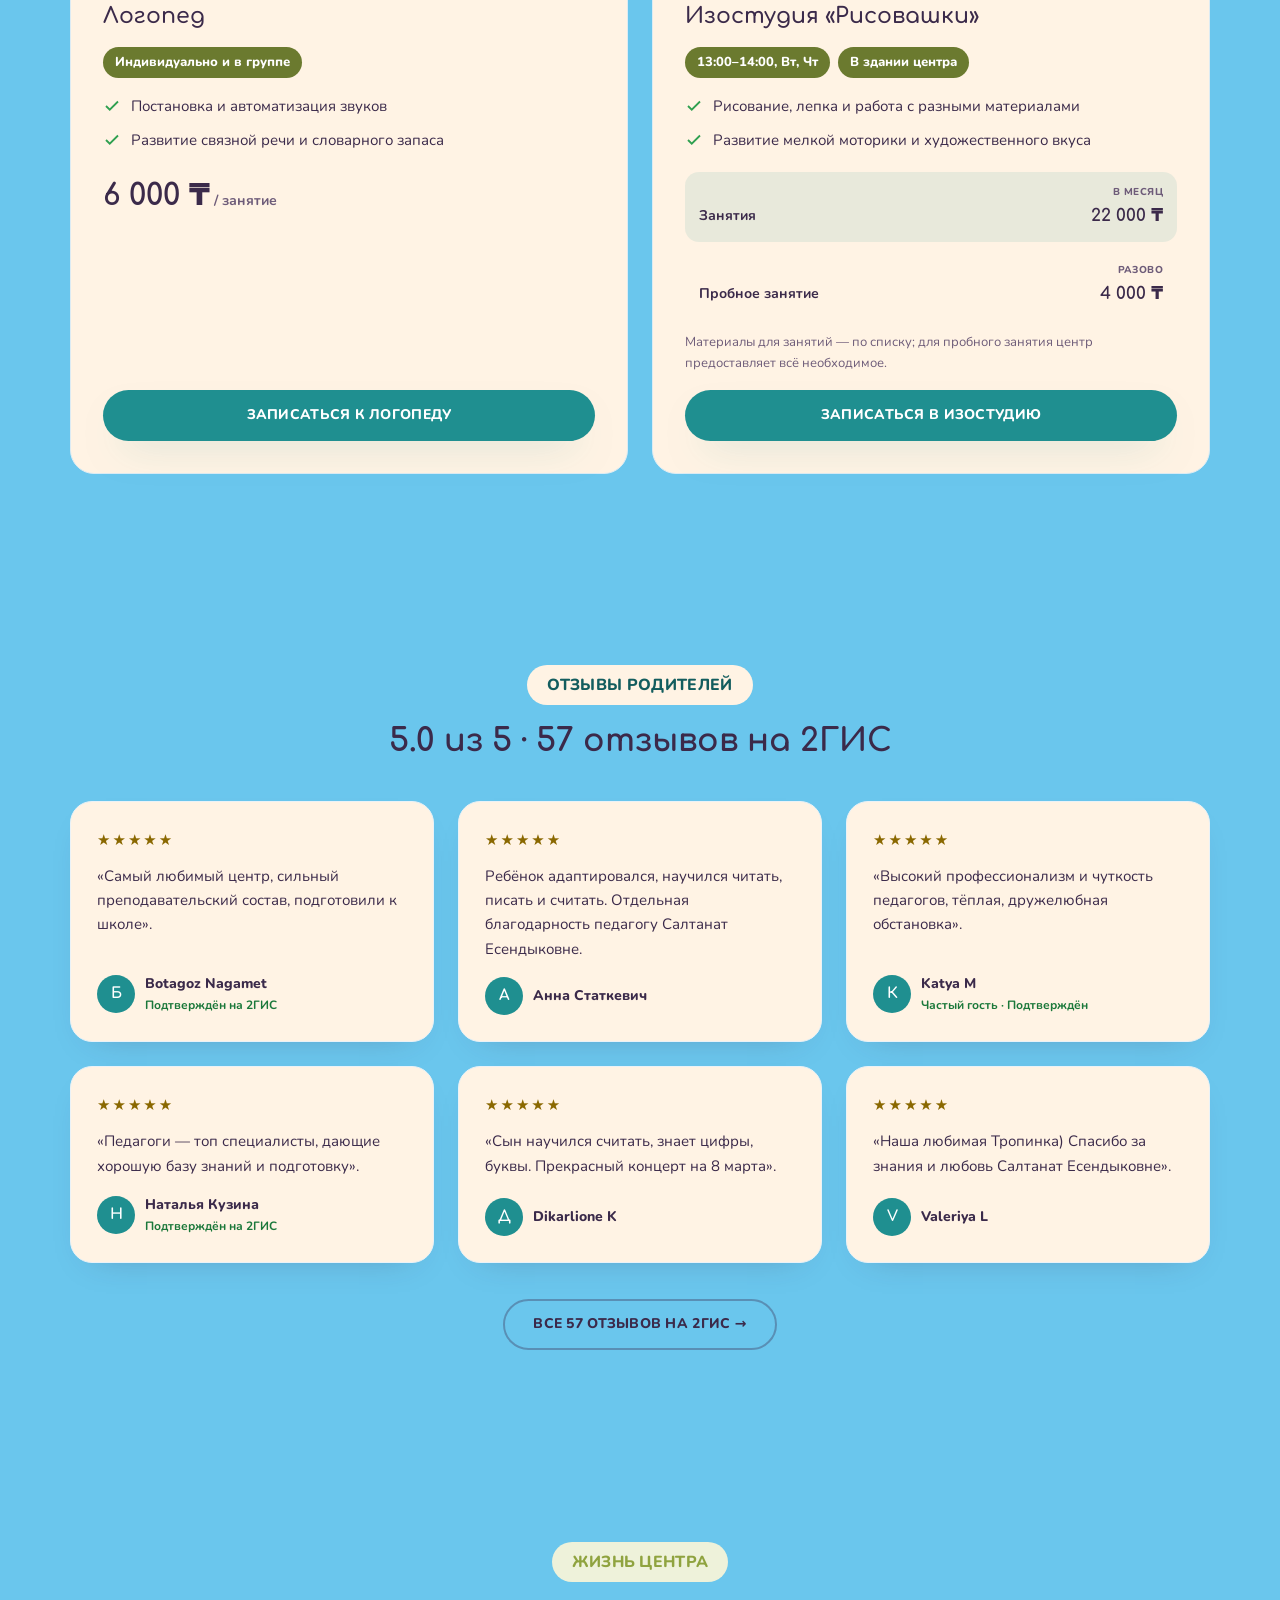
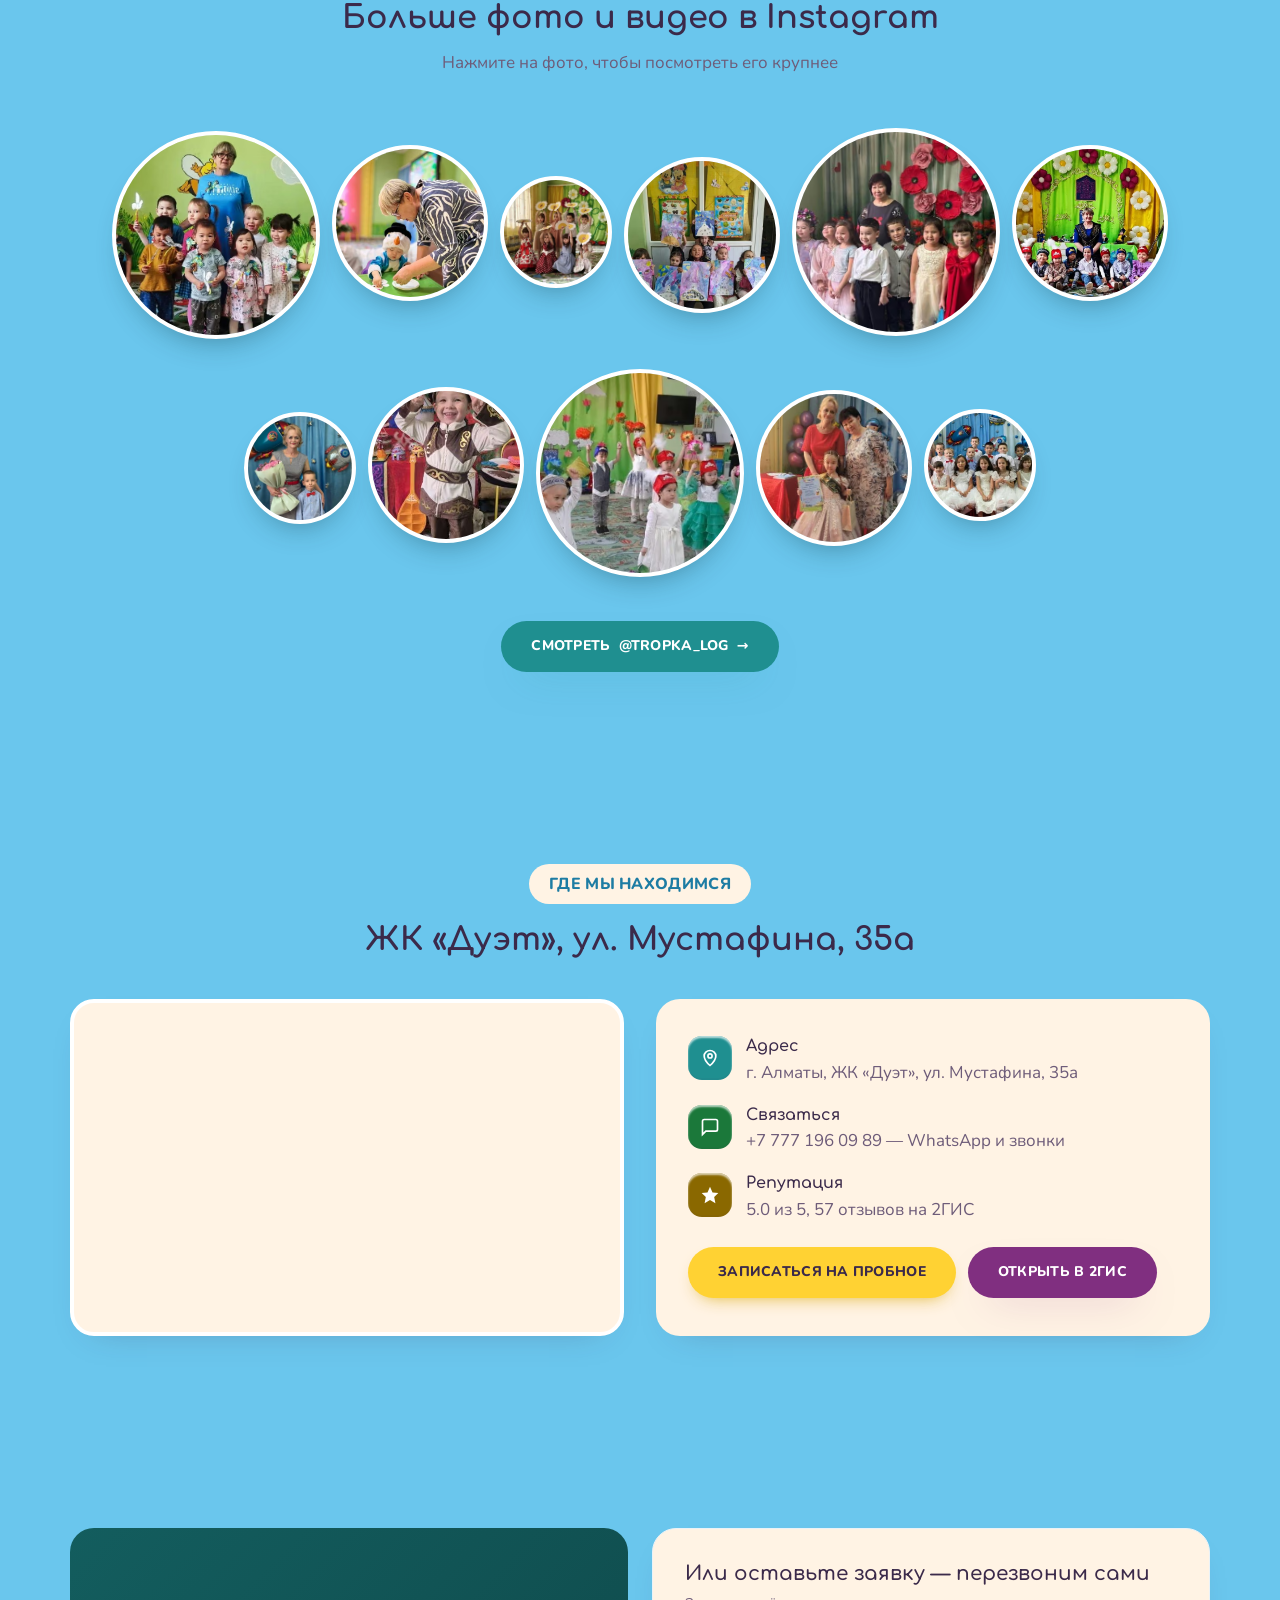
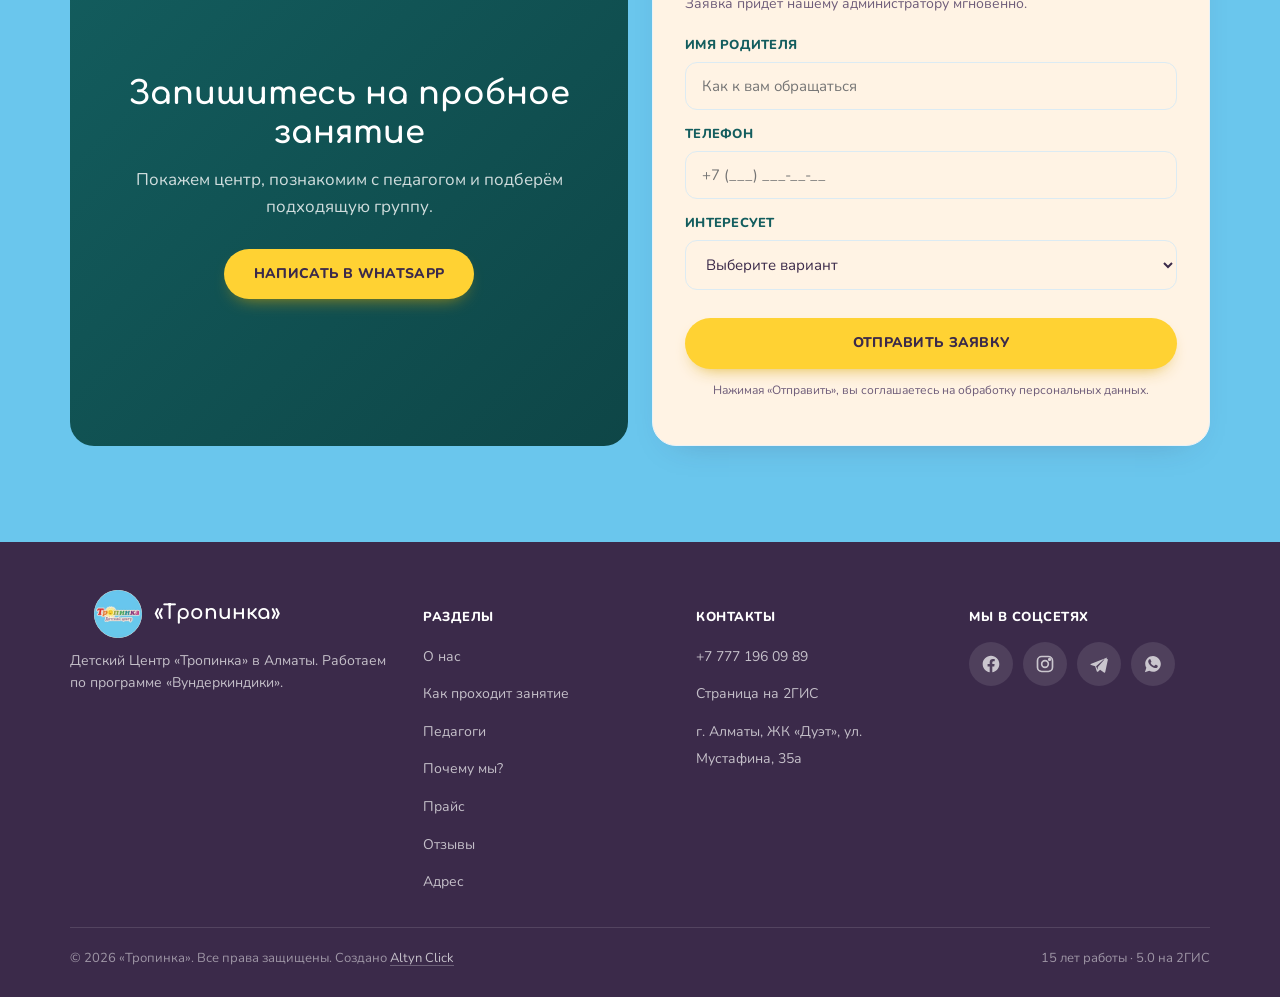
==== commit 34dda9c3: "add linck to altyn click" ====
--- a/index.html
+++ b/index.html
@@ -948,7 +948,7 @@
     </div>
 
     <div class="footer-bottom">
-      <span>© <span id="year"></span> «Тропинка». Все права защищены.</span>
+      <span>© <span id="year"></span> «Тропинка». Все права защищены. Создано <a class="footer-credit" href="https://altyn-click.pages.dev/" target="_blank" rel="noopener">Altyn Click</a></span>
       <span>15 лет работы · 5.0 на 2ГИС</span>
     </div>
   </div>
--- a/css/styles.css
+++ b/css/styles.css
@@ -1550,6 +1550,16 @@
   font-size: 13px;
   color: rgba(255,255,255,0.5);
 }
+/* Studio credit: quiet by default, reveals itself on hover/focus */
+.footer-credit {
+  color: rgba(255,255,255,0.7);
+  text-decoration: underline;
+  text-decoration-color: rgba(255,255,255,0.25);
+  text-underline-offset: 3px;
+  transition: color .2s ease, text-decoration-color .2s ease;
+}
+.footer-credit:hover { color: var(--white); text-decoration-color: currentColor; }
+.footer-credit:focus-visible { outline: 2px solid var(--white); outline-offset: 2px; border-radius: 2px; }
 /* Layout QA finding: the fixed .wa-float button sits 22px from the viewport
    edge and visually overlaps the last line of footer text once a visitor
    scrolls all the way down, on any viewport narrower than the container's
